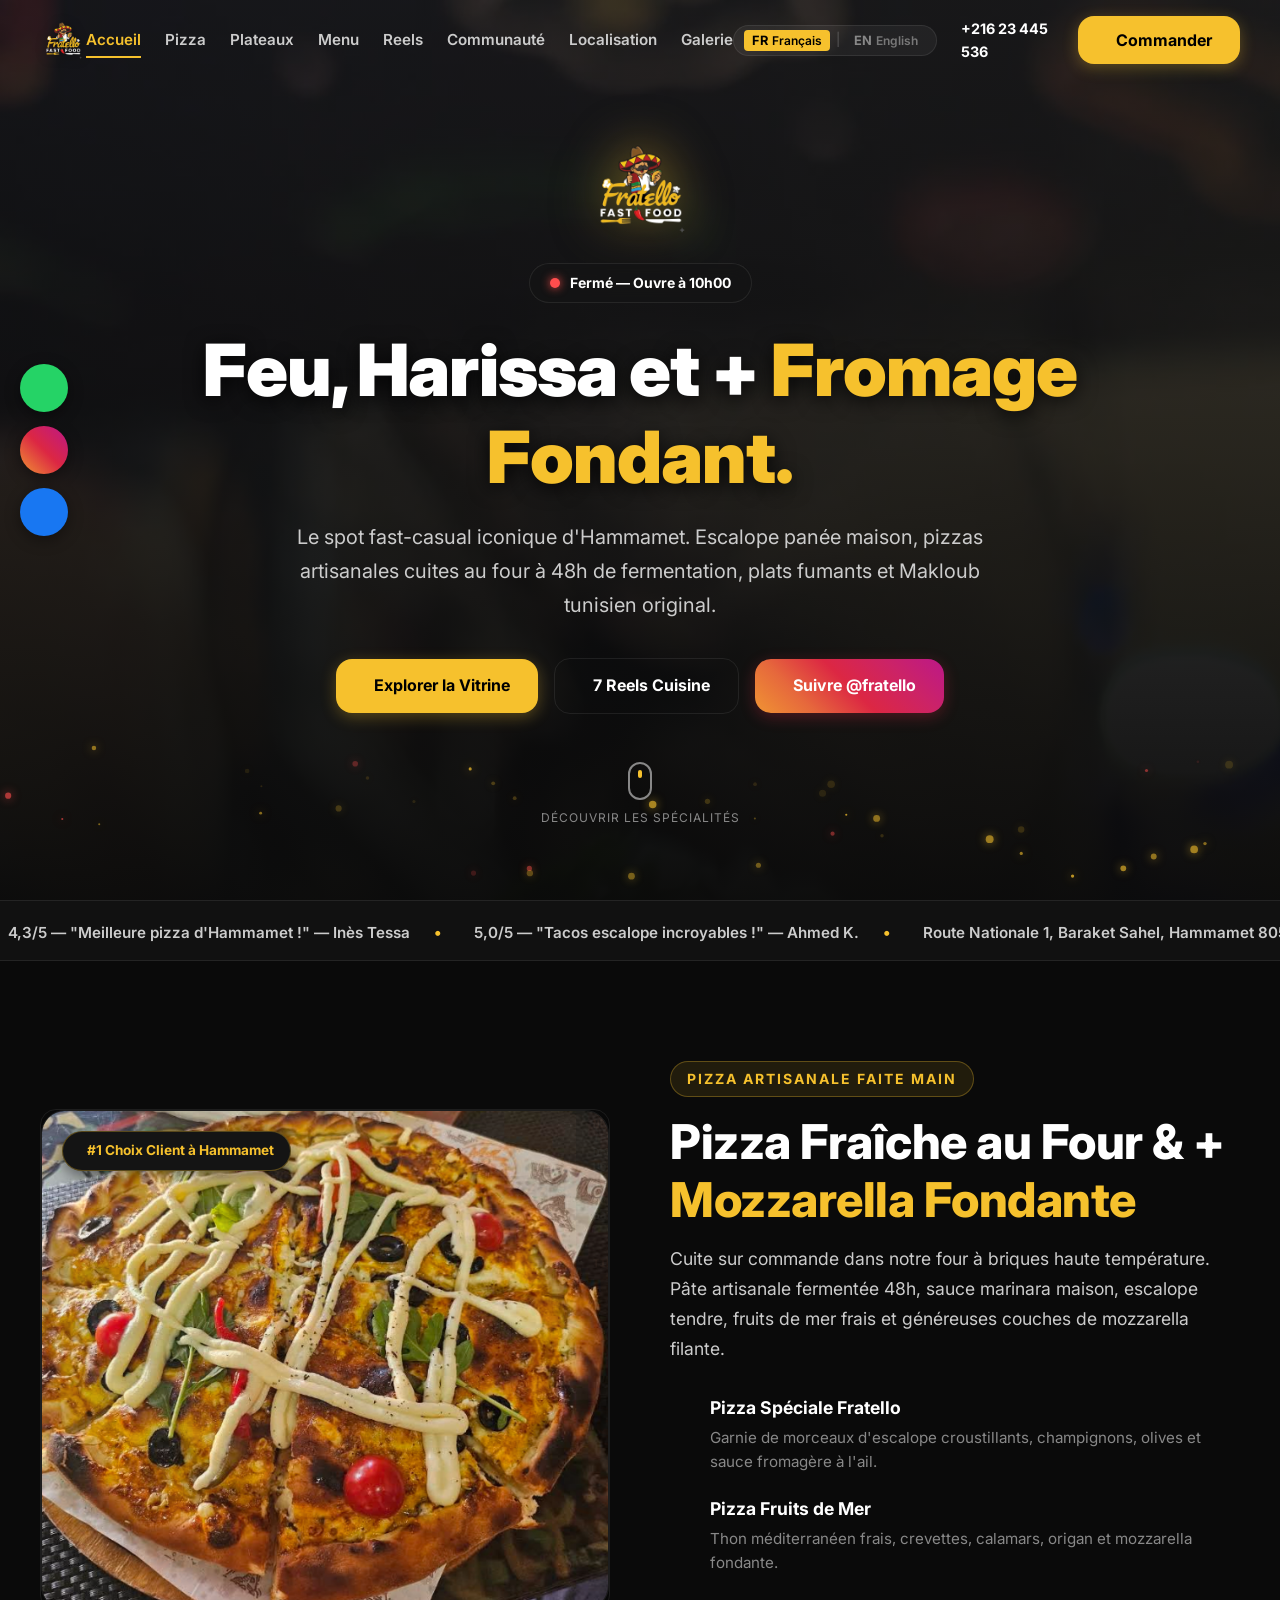
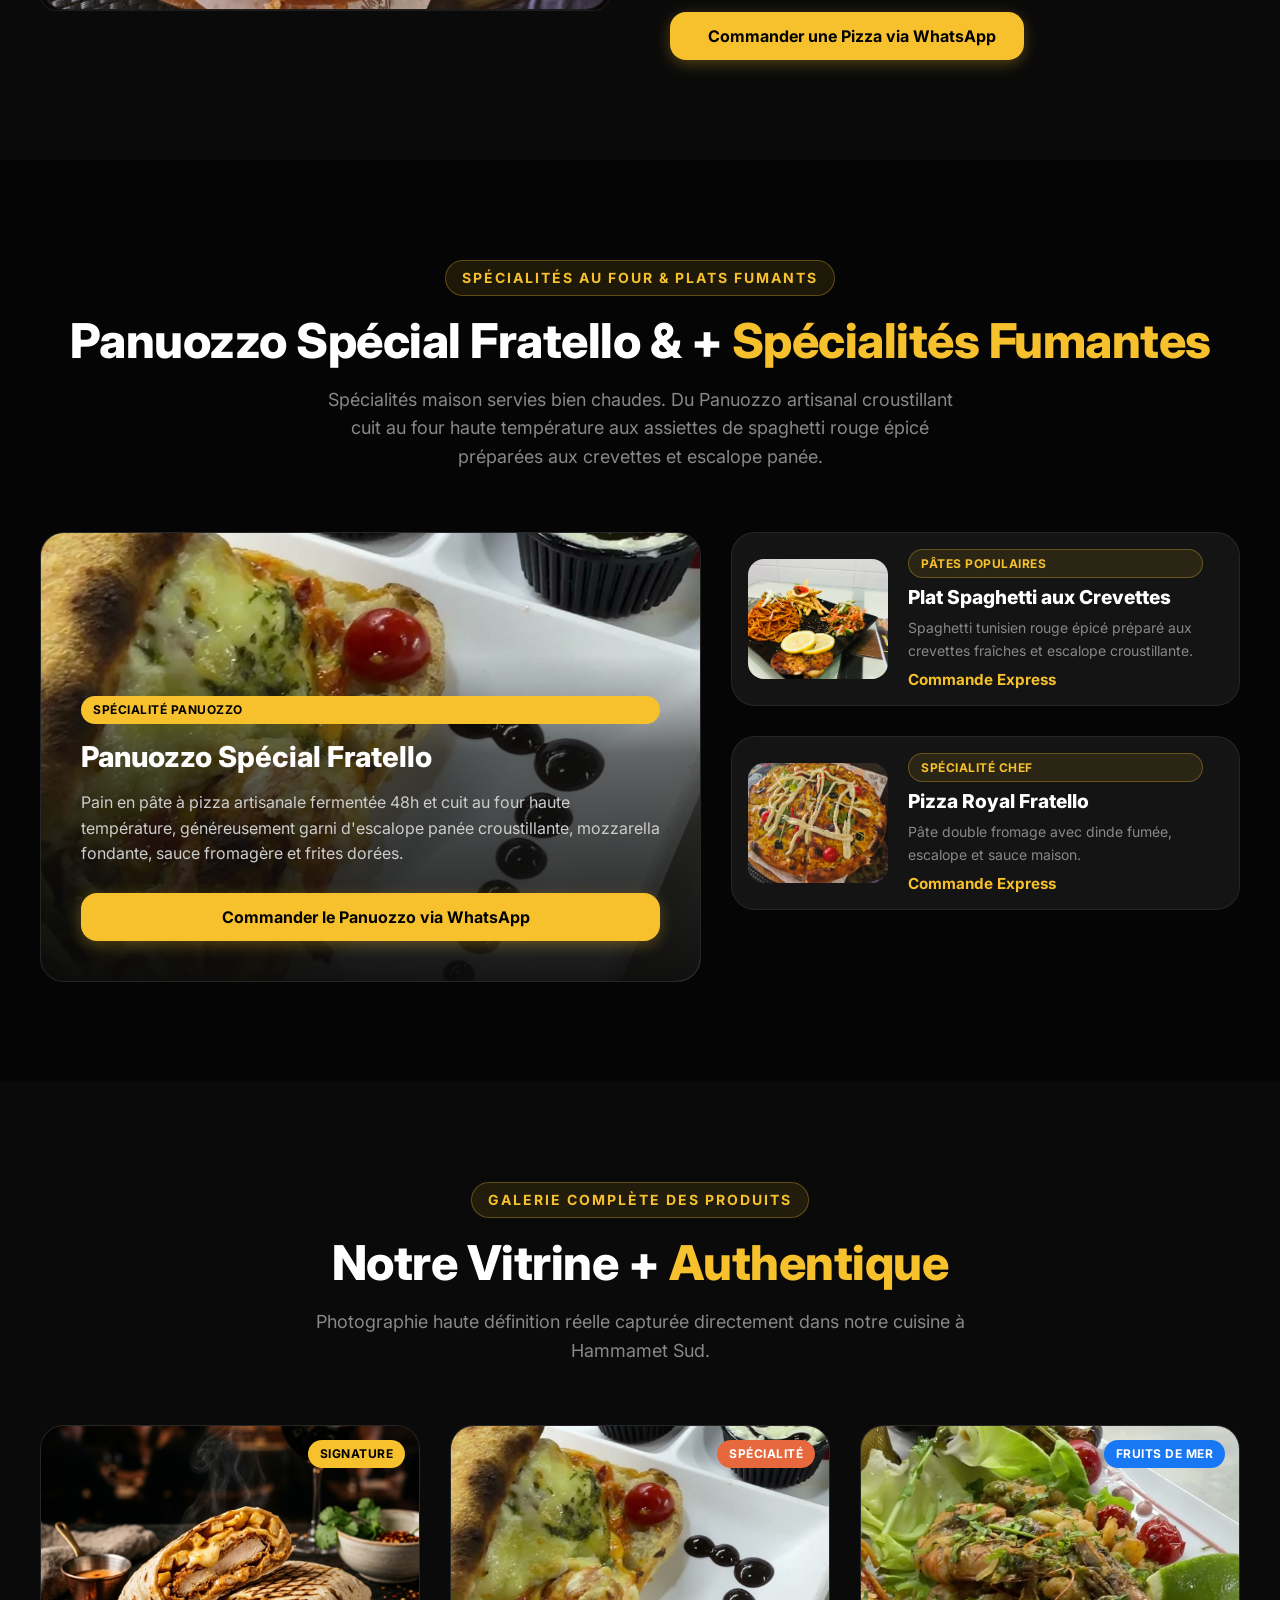
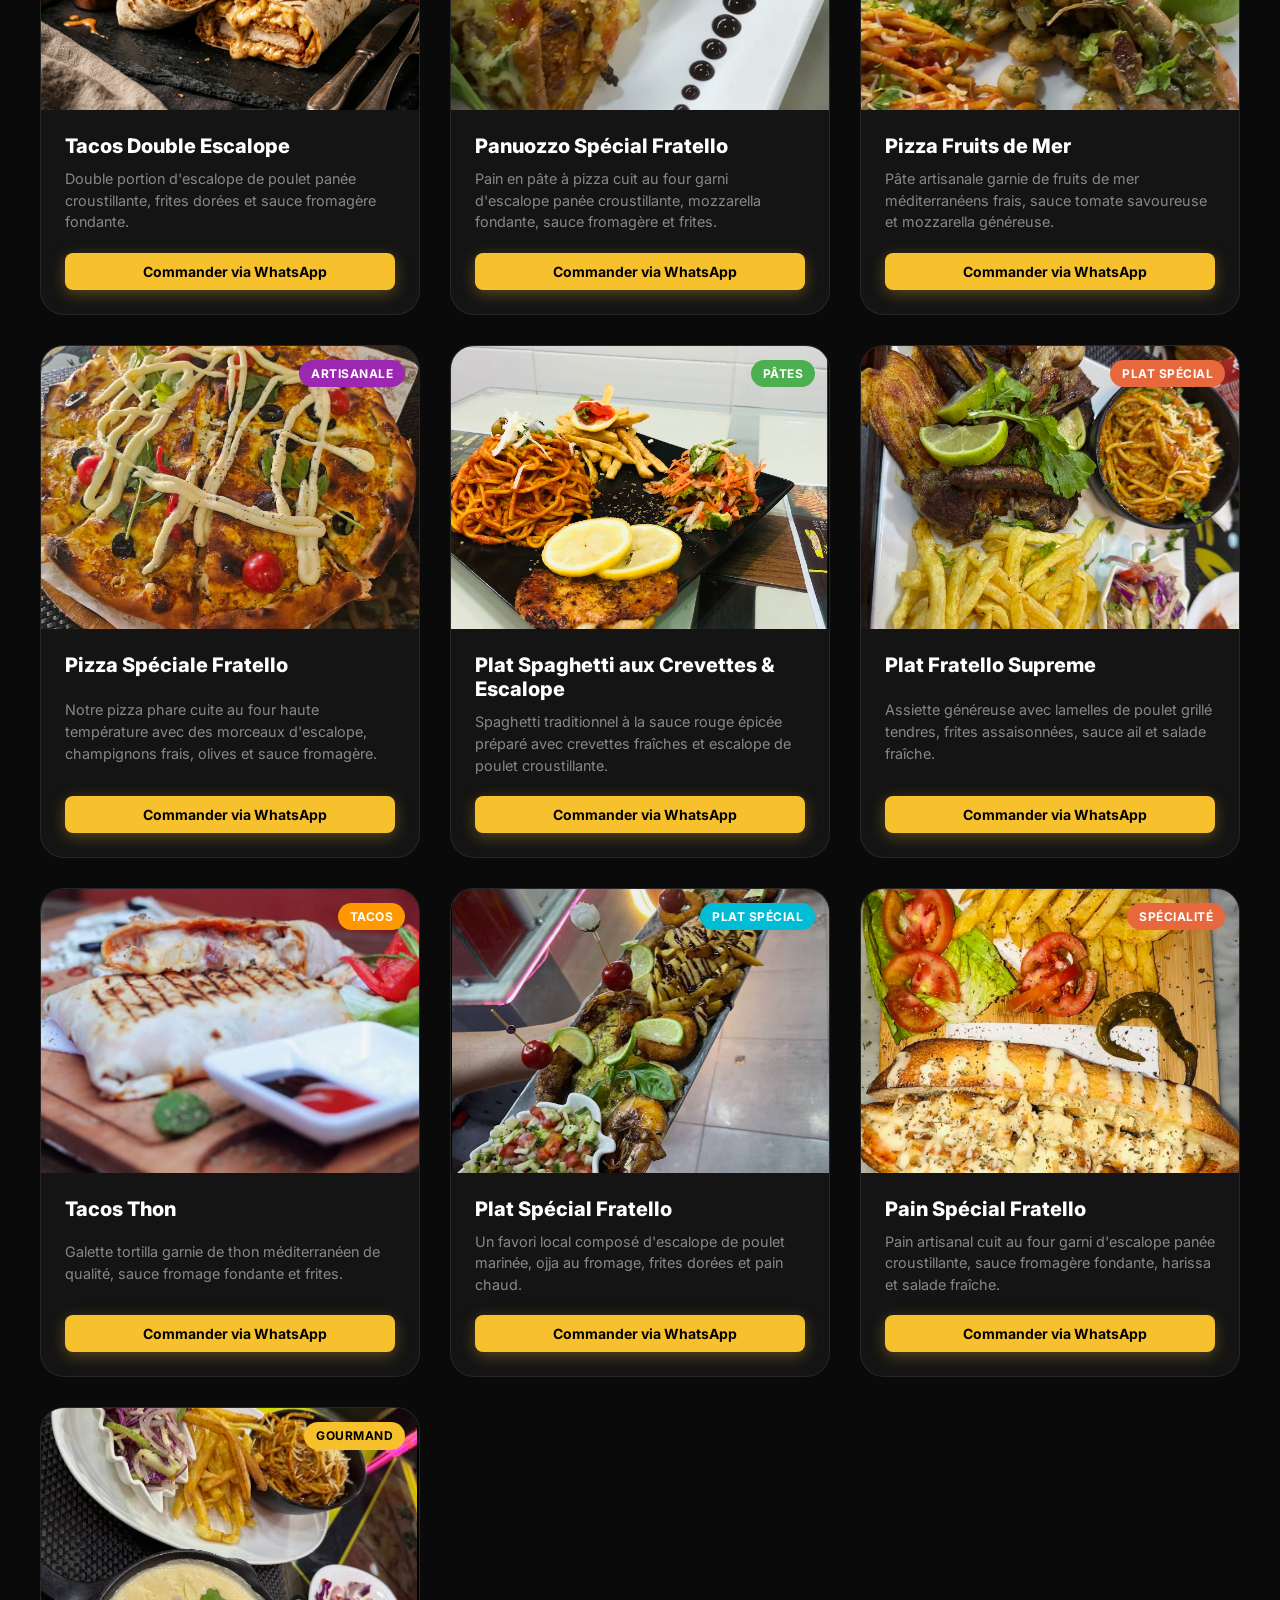
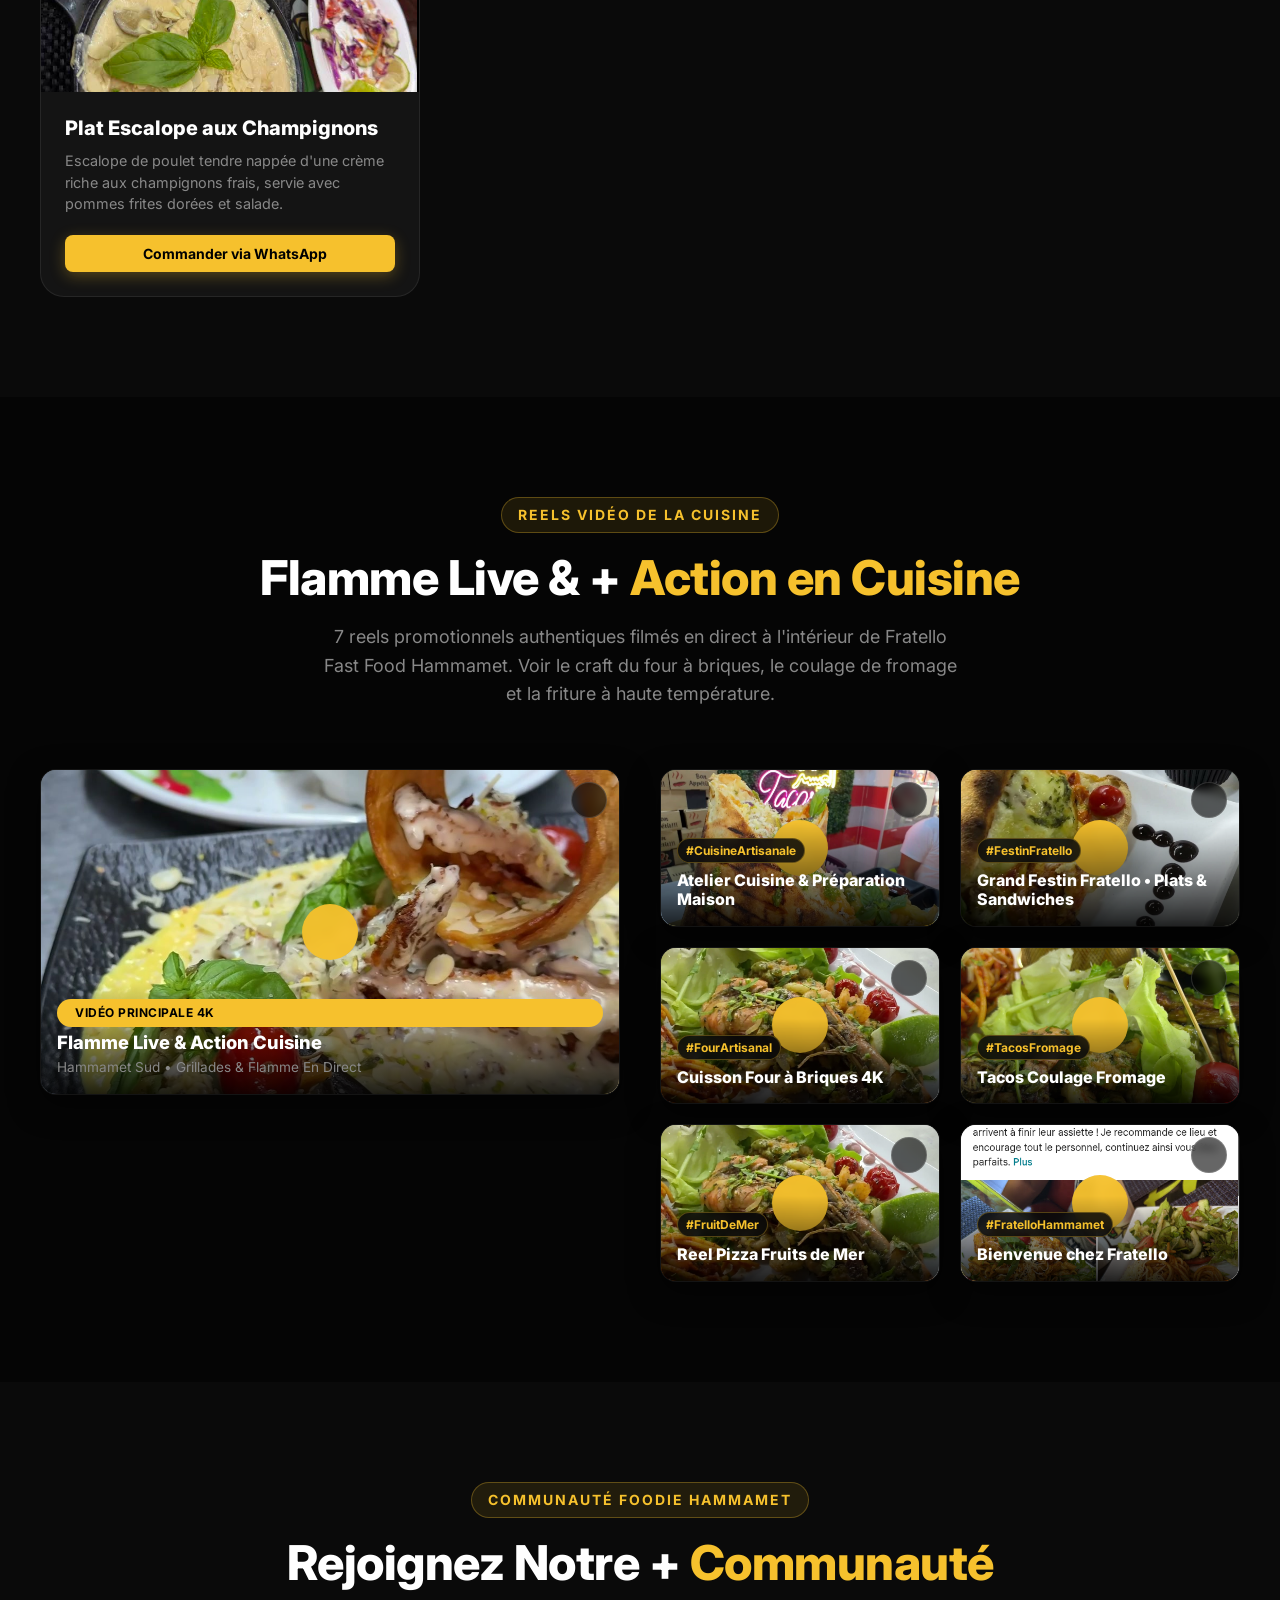
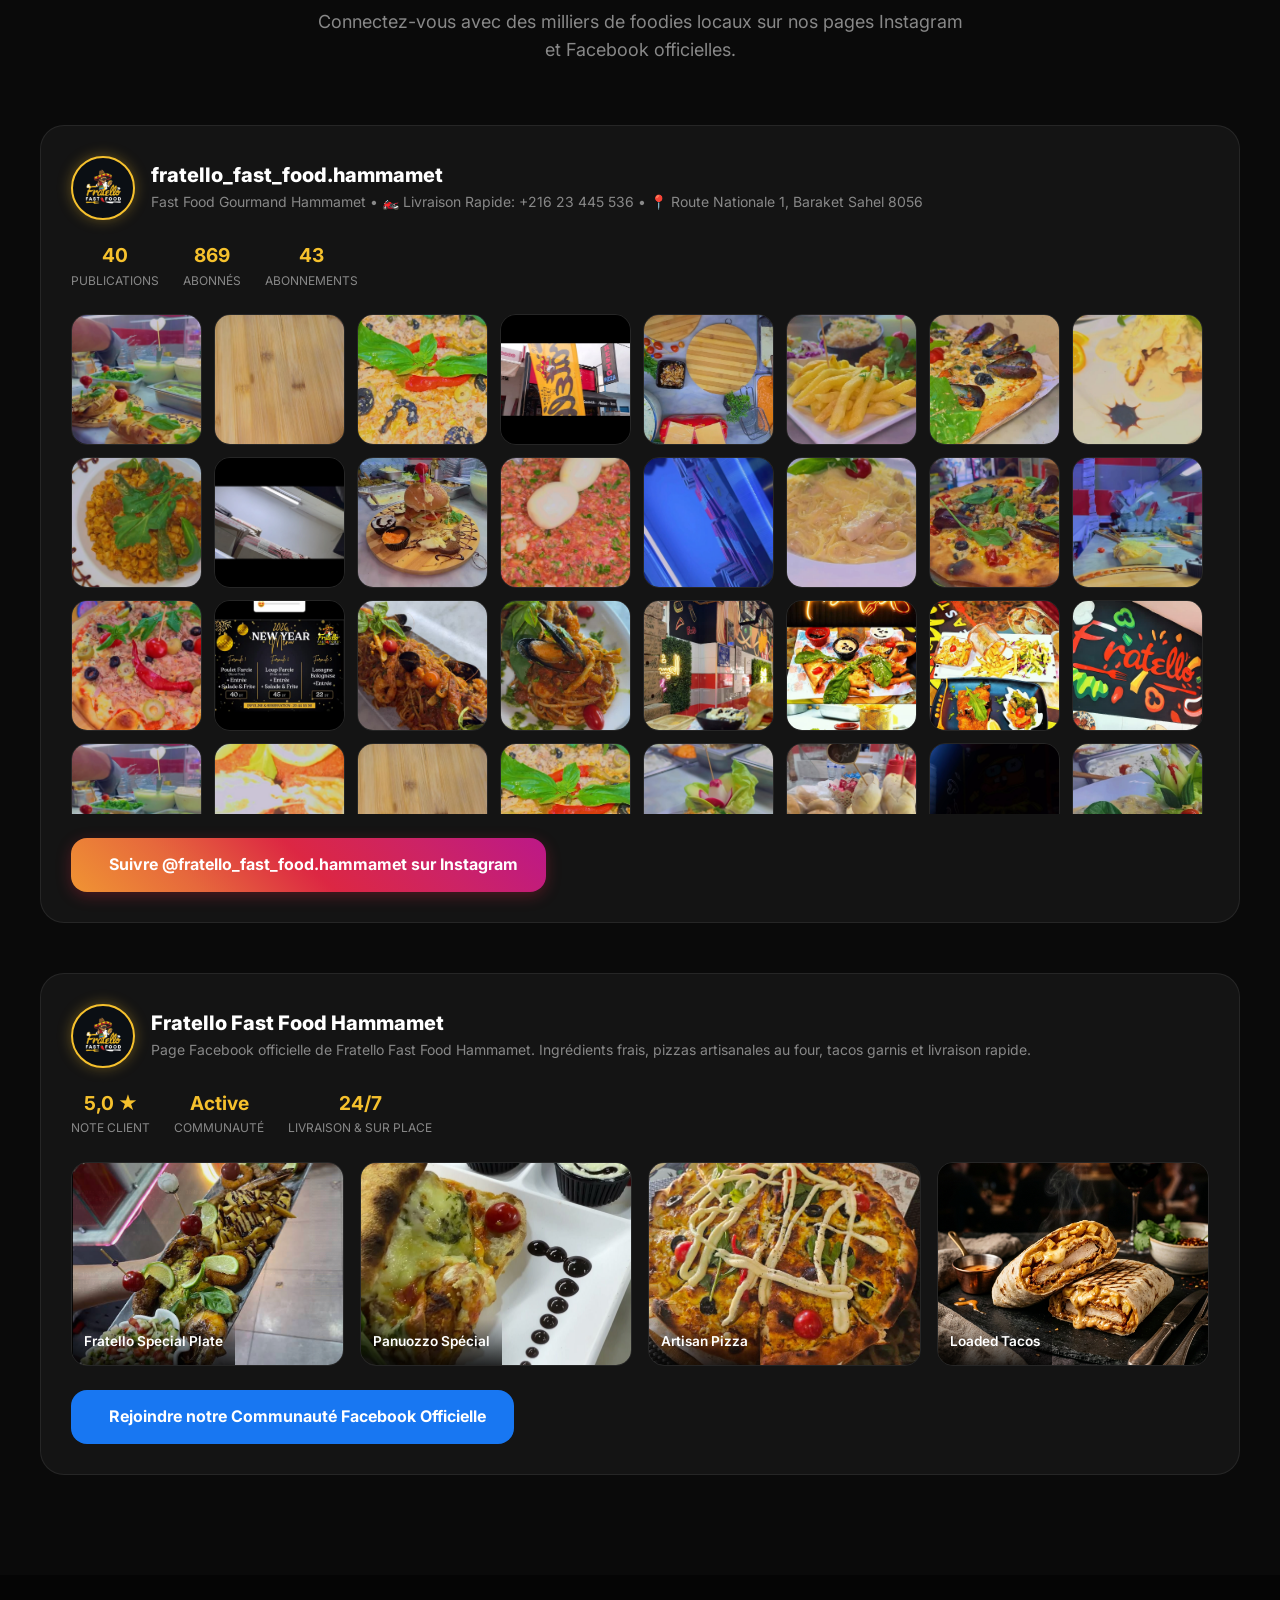
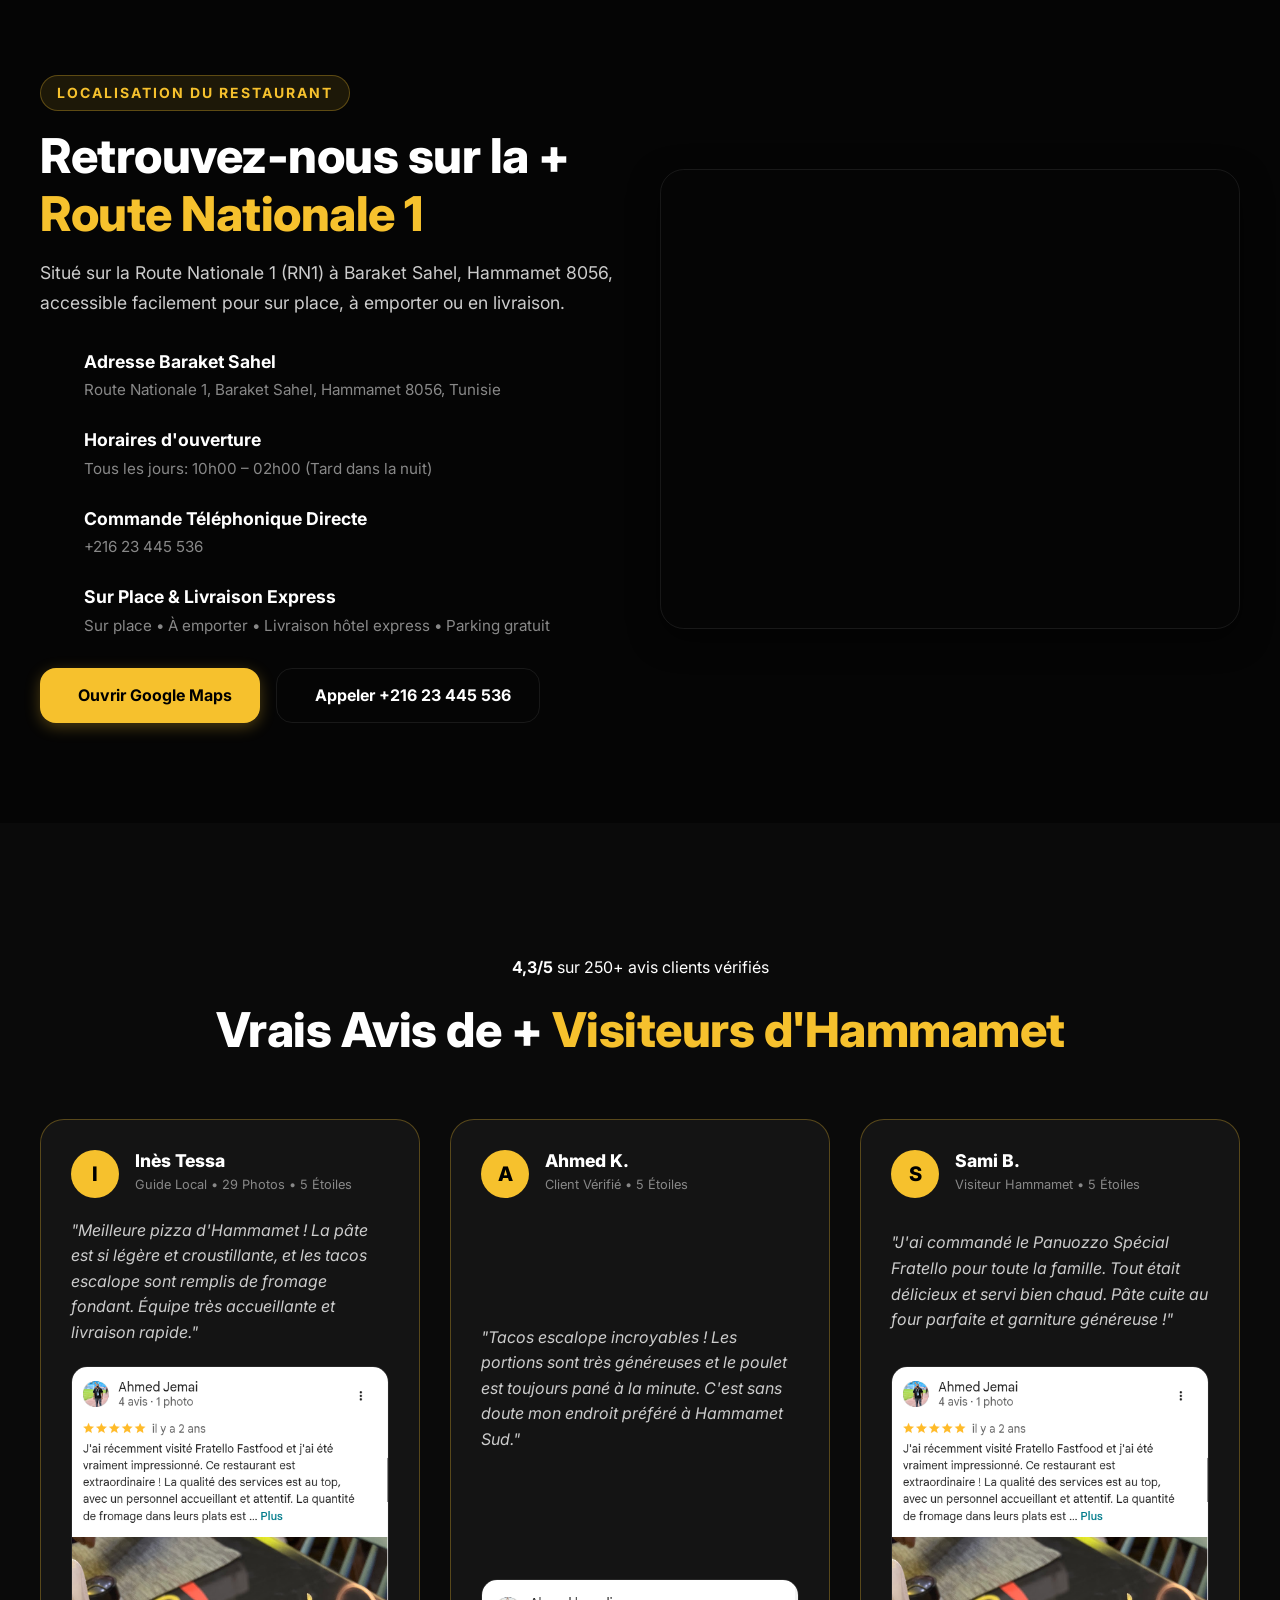
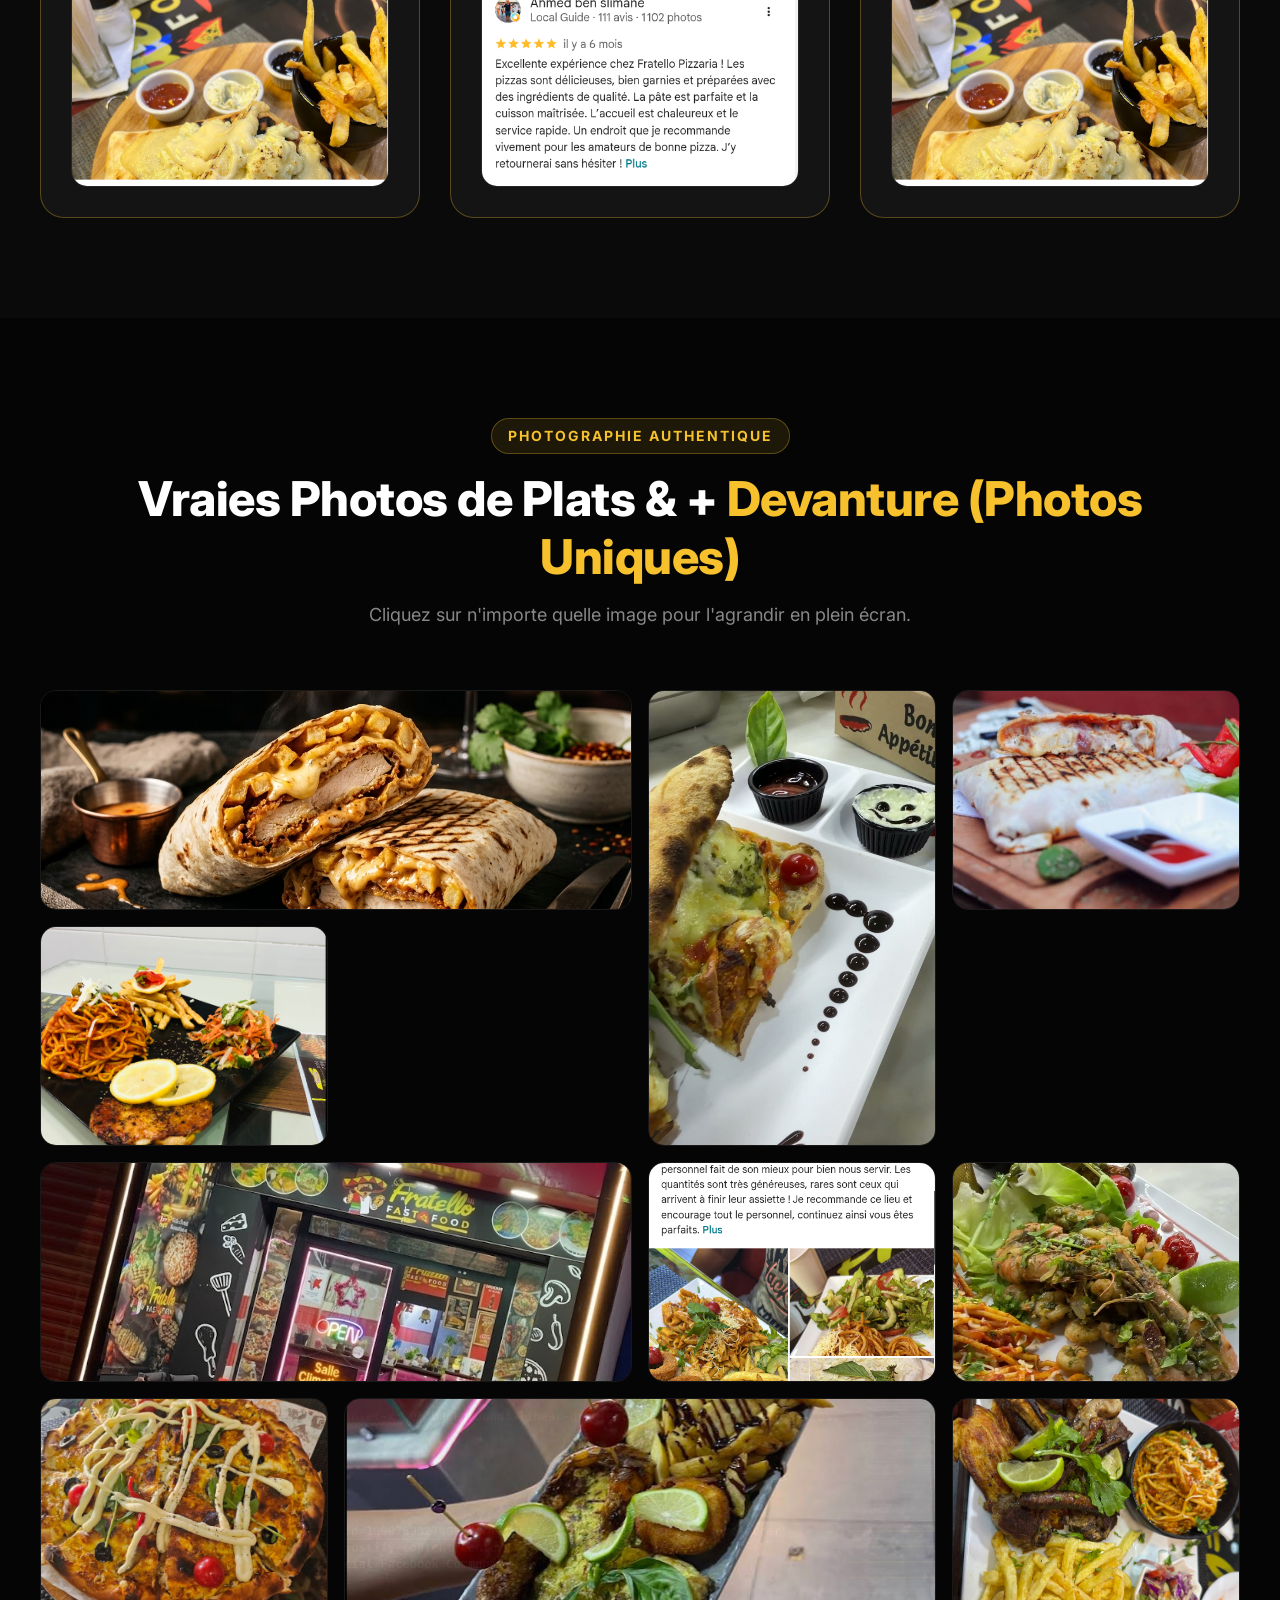
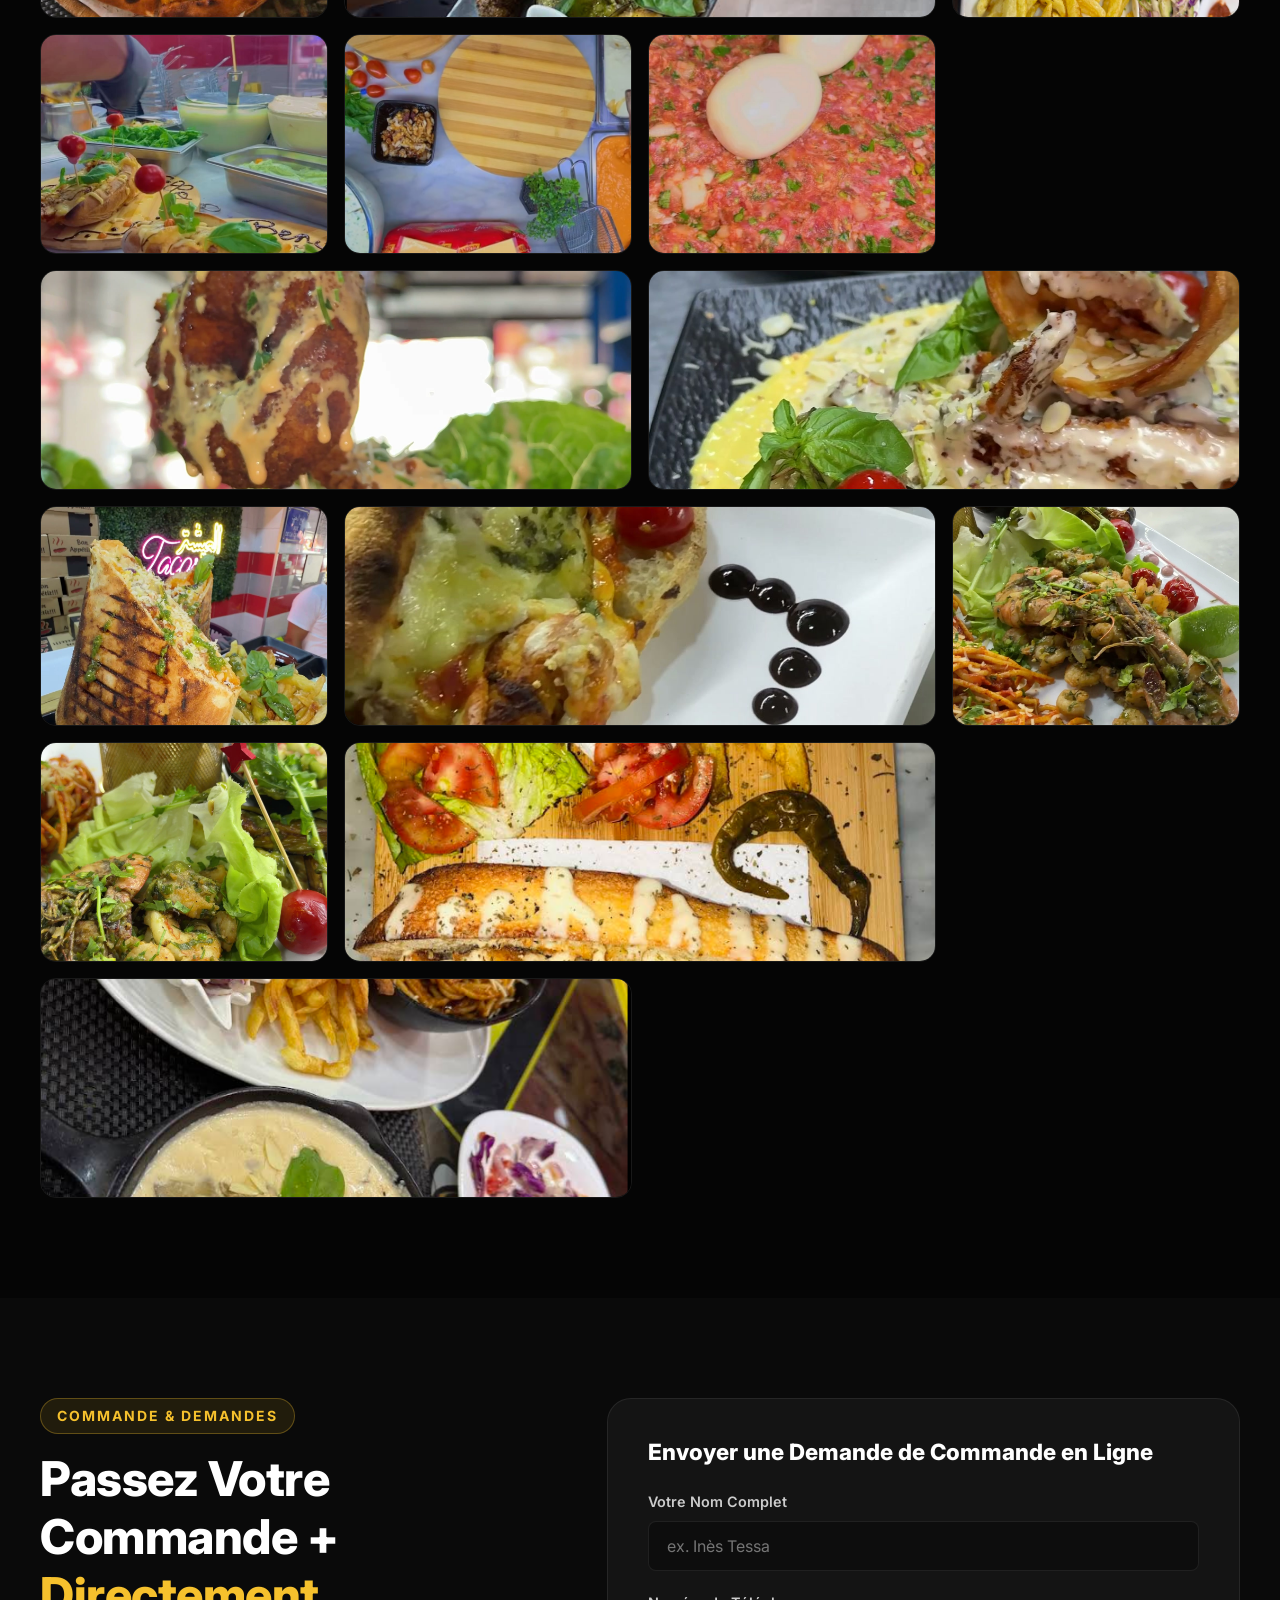
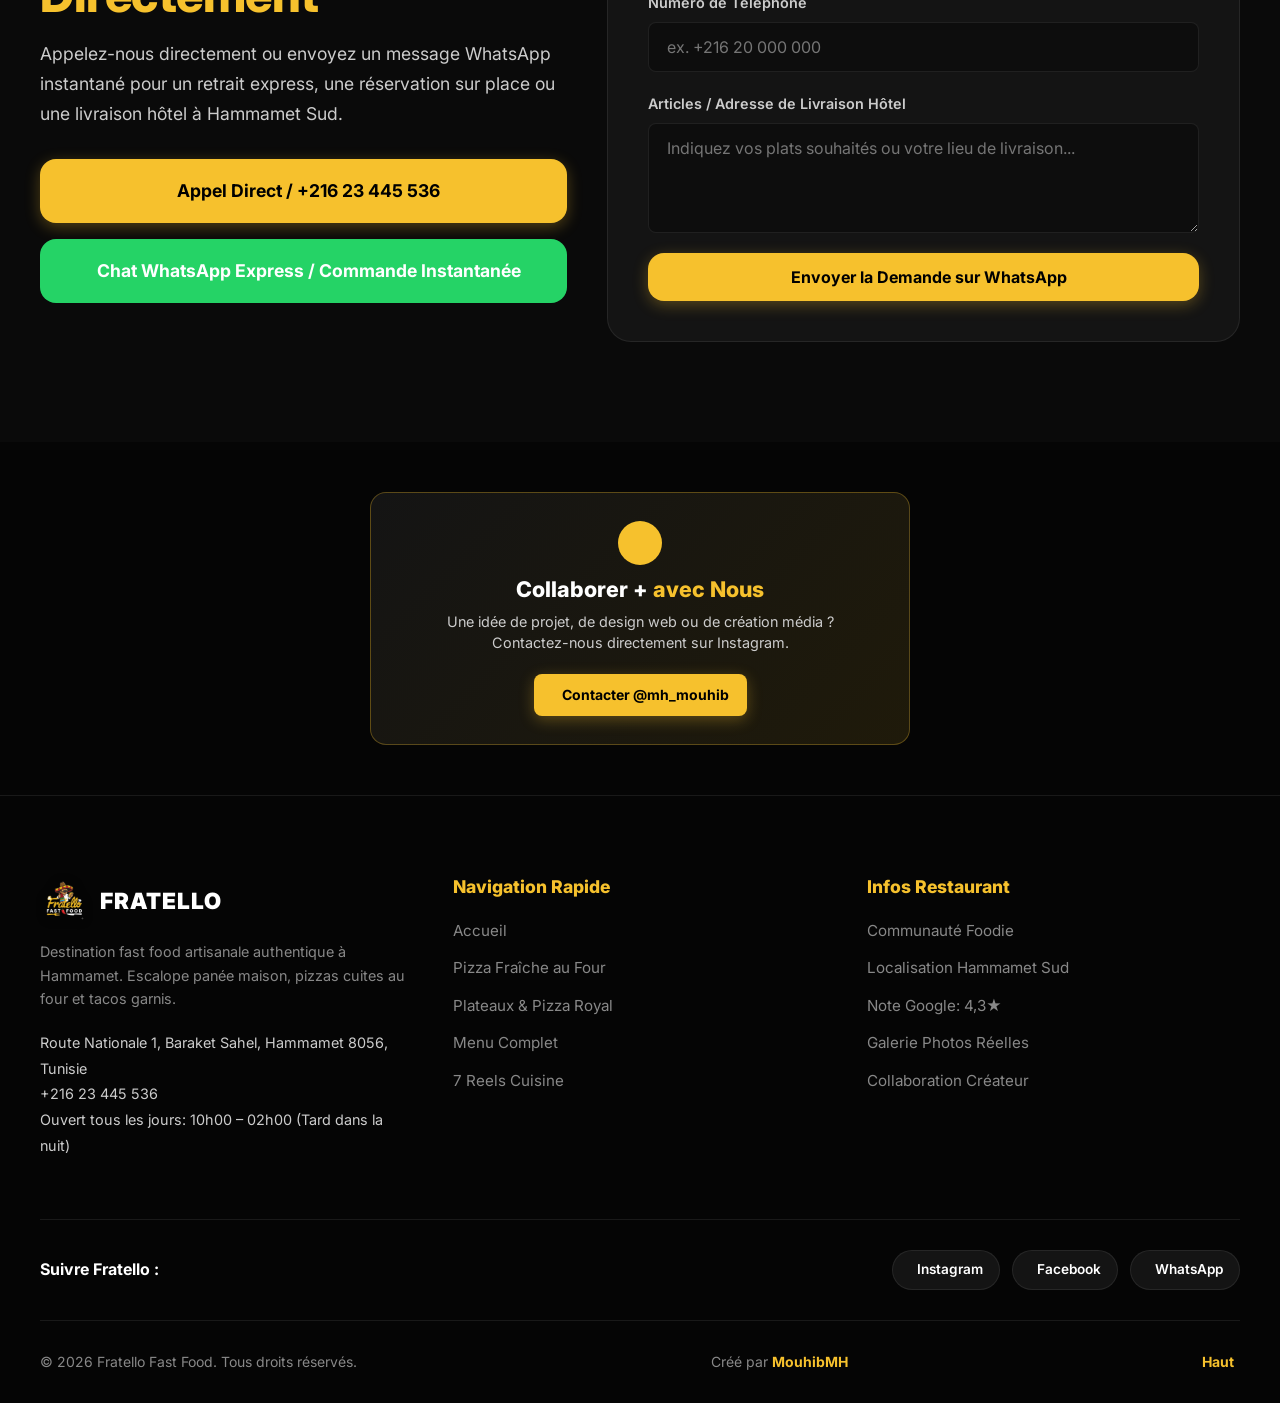
==== index.html @ c72e47b8 "fix: update social profile avatars to official transparent logo asset with gold glow and correct con" ====
<!DOCTYPE html>
<html lang="fr">
<head>
  <meta charset="UTF-8">
  <meta name="viewport" content="width=device-width, initial-scale=1.0">
  <title data-fr="Fratello Fast Food | Vrai Goût & Ingrédients Frais | Hammamet, Tunisie" data-en="Fratello Fast Food | Authentic Real Flavor & Fresh Ingredients | Hammamet, Tunisia">Fratello Fast Food | Vrai Goût & Ingrédients Frais | Hammamet, Tunisie</title>
  <meta name="description" content="Fratello Fast Food Hammamet officiel. Suivez-nous sur Instagram @fratello_fast_food.hammamet et Facebook. Découvrez la vraie photographie culinaire, 7 reels promotionnels, pizzas artisanales cuites au four, tacos escalope garnis, grillades mixtes et Makloub tunisien. Ouvert tous les jours 10h - 02h.">
  <meta name="keywords" content="Fratello Fast Food, Restaurant Hammamet, Pizza Fruits de Mer, Tacos Escalope, Makloub Hammamet, Fast Food Tunisia, Gourmet Burgers Hammamet, Pizza Royal Fratello, Fratello Instagram, Fratello Facebook, fast food tunisie, pizza hammamet, livraison hammamet">
  <meta name="theme-color" content="#F6C12D">

  <!-- Favicon & Apple Touch Icon (Transparent Logo Only) -->
  <link rel="icon" type="image/png" href="assets/logo/logo.png">
  <link rel="apple-touch-icon" href="assets/logo/logo.png">

  <!-- Open Graph / Facebook -->
  <meta property="og:type" content="website">
  <meta property="og:title" content="Fratello Fast Food | Vrai Goût & Ingrédients Frais | Hammamet, Tunisie">
  <meta property="og:description" content="Fratello Fast Food Hammamet officiel. Suivez-nous sur Instagram @fratello_fast_food.hammamet et Facebook. Découvrez la vraie photographie culinaire, 7 reels promotionnels, pizzas artisanales cuites au four, tacos escalope garnis, grillades mixtes et Makloub tunisien. Ouvert tous les jours 10h - 02h.">
  <meta property="og:image" content="assets/logo/logo.png">

  <!-- Twitter -->
  <meta name="twitter:card" content="summary_large_image">
  <meta name="twitter:title" content="Fratello Fast Food | Vrai Goût & Ingrédients Frais | Hammamet, Tunisie">
  <meta name="twitter:description" content="Fratello Fast Food Hammamet officiel. Suivez-nous sur Instagram @fratello_fast_food.hammamet et Facebook. Découvrez la vraie photographie culinaire, 7 reels promotionnels, pizzas artisanales cuites au four, tacos escalope garnis, grillades mixtes et Makloub tunisien. Ouvert tous les jours 10h - 02h.">
  <meta name="twitter:image" content="assets/logo/logo.png">

  <!-- Google Fonts -->
  <link rel="preconnect" href="https://fonts.googleapis.com">
  <link rel="preconnect" href="https://fonts.gstatic.com" crossorigin>
  <link href="https://fonts.googleapis.com/css2?family=Inter:wght@400;500;600;700;800;900&display=swap" rel="stylesheet">

  <!-- Stylesheet -->
  <link rel="stylesheet" href="style.css">

  <!-- Lucide Icons CDN -->
  <script src="https://unpkg.com/lucide@latest"></script>

  <!-- JSON-LD Structured Data -->
  <script type="application/ld+json">
  {
    "@context": "https://schema.org",
    "@type": "FastFoodRestaurant",
    "name": "Fratello Fast Food",
    "image": "assets/images/tacos_double.png",
    "logo": "assets/logo/logo.png",
    "url": "https://fratellofastfood.tn",
    "telephone": "+21623445536",
    "priceRange": "$$",
    "sameAs": [
      "https://www.instagram.com/fratello_fast_food.hammamet/",
      "https://www.facebook.com/profile.php?id=100078952740924",
      "https://wa.me/21623445536"
    ],
    "address": {
      "@type": "PostalAddress",
      "streetAddress": "Route Nationale 1, Baraket Sahel",
      "addressLocality": "Baraket Sahel",
      "addressRegion": "Hammamet",
      "postalCode": "8056",
      "addressCountry": "TN"
    },
    "geo": {
      "@type": "GeoCoordinates",
      "latitude": 36.4079835,
      "longitude": 10.5610401
    },
    "openingHoursSpecification": {
      "@type": "OpeningHoursSpecification",
      "dayOfWeek": [
        "Monday", "Tuesday", "Wednesday", "Thursday", "Friday", "Saturday", "Sunday"
      ],
      "opens": "10:00",
      "closes": "02:00"
    },
    "aggregateRating": {
      "@type": "AggregateRating",
      "ratingValue": "4.3",
      "reviewCount": "254"
    },
    "servesCuisine": ["Fast Food", "Tunisian", "Pizza", "Tacos", "Platters"],
    "hasMenu": "#menu"
  }
  </script>
</head>
<body class="no-scroll">

  <!-- Accessibility Skip Link -->
  <a href="#hero" class="skip-link" data-fr="Aller au contenu principal" data-en="Skip to main content">Aller au contenu principal</a>

  <!-- 0. Loading Screen (Preloader) -->
  <div id="preloader" class="preloader" aria-hidden="false">
    <div class="preloader-content">
      <div class="preloader-logo-wrapper">
        <img src="assets/logo/logo.png" alt="Fratello Fast Food Transparent Logo" class="preloader-logo">
      </div>
      <div class="preloader-bar">
        <div class="preloader-progress"></div>
      </div>
      <span class="preloader-text" data-fr="Chargement des Saveurs & du Feu..." data-en="Loading Flavor & Fire...">Chargement des Saveurs & du Feu...</span>
    </div>
  </div>

  <!-- 1. Scroll Progress Bar -->
  <div id="scroll-progress" class="scroll-progress" aria-hidden="true"></div>

  <!-- 2. Toast Notification Container -->
  <div id="toast-container" class="toast-container" aria-live="polite" aria-atomic="true"></div>

  <!-- 3. Floating Social Dock (Desktop) -->
  <aside class="floating-social-dock" aria-label="Liens Réseaux Sociaux">
    <a href="https://wa.me/21623445536" target="_blank" rel="noopener noreferrer" class="dock-btn dock-whatsapp" aria-label="Contactez-nous sur WhatsApp" data-fr-label="Contactez-nous sur WhatsApp" data-en-label="Contact us on WhatsApp">
      <i data-lucide="message-circle"></i>
    </a>
    <a href="https://www.instagram.com/fratello_fast_food.hammamet/" target="_blank" rel="noopener noreferrer" class="dock-btn dock-instagram" aria-label="Suivez-nous sur Instagram" data-fr-label="Suivez-nous sur Instagram" data-en-label="Follow us on Instagram">
      <i data-lucide="instagram"></i>
    </a>
    <a href="https://www.facebook.com/profile.php?id=100078952740924" target="_blank" rel="noopener noreferrer" class="dock-btn dock-facebook" aria-label="Rejoignez notre communauté Facebook" data-fr-label="Rejoignez notre communauté Facebook" data-en-label="Join our Facebook Community">
      <i data-lucide="facebook"></i>
    </a>
  </aside>

  <!-- 4. Navbar -->
  <header id="main-navbar" class="navbar">
    <div class="nav-container">
      <!-- Mobile Layout: Grid (Call Left, Logo Center, Hamburger Right) -->
      <div class="mobile-nav-grid">
        <a href="tel:+21623445536" class="mobile-call-btn" aria-label="Appeler Fratello Fast Food" data-fr-label="Appeler Fratello Fast Food" data-en-label="Call Fratello Fast Food">
          <i data-lucide="phone"></i>
        </a>
        <a href="#hero" class="mobile-logo-link" aria-label="Fratello Fast Food Accueil">
          <img src="assets/logo/logo.png" alt="Fratello Logo" class="nav-logo-img">
        </a>
        <button id="hamburger-btn" class="hamburger-btn" aria-label="Ouvrir le menu de navigation" aria-expanded="false" aria-controls="mobile-drawer">
          <i data-lucide="menu"></i>
        </button>
      </div>

      <!-- Desktop Layout: Transparent Logo Left, Links Center, Language + CTA Right -->
      <div class="desktop-nav-flex">
        <a href="#hero" class="brand-logo-link" aria-label="Fratello Fast Food Accueil">
          <img src="assets/logo/logo.png" alt="Fratello Logo" class="nav-logo-img">
        </a>

        <nav class="desktop-nav-links" aria-label="Navigation Principale">
          <a href="#hero" class="nav-link active" data-fr="Accueil" data-en="Home">Accueil</a>
          <a href="#pizza-spotlight" class="nav-link" data-fr="Pizza" data-en="Pizza">Pizza</a>
          <a href="#platters-spotlight" class="nav-link" data-fr="Plateaux" data-en="Platters">Plateaux</a>
          <a href="#menu" class="nav-link" data-fr="Menu" data-en="Menu">Menu</a>
          <a href="#videos" class="nav-link" data-fr="Reels" data-en="Reels">Reels</a>
          <a href="#social" class="nav-link" data-fr="Communauté" data-en="Community">Communauté</a>
          <a href="#location" class="nav-link" data-fr="Localisation" data-en="Location">Localisation</a>
          <a href="#gallery" class="nav-link" data-fr="Galerie" data-en="Gallery">Galerie</a>
        </nav>

        <div class="nav-cta-group">
          <!-- Language Switcher Toggle -->
          <div class="lang-switcher" aria-label="Sélecteur de langue / Language Selector">
            <button class="lang-btn active" data-lang="fr" aria-label="Français">FR <span class="lang-name">Français</span></button>
            <span class="lang-divider">|</span>
            <button class="lang-btn" data-lang="en" aria-label="English">EN <span class="lang-name">English</span></button>
          </div>

          <a href="tel:+21623445536" class="nav-phone-btn" aria-label="Appeler le +216 23 445 536">
            <i data-lucide="phone-call"></i>
            <span>+216 23 445 536</span>
          </a>
          <button class="btn btn-yellow open-order-modal" data-title="Commande Express">
            <i data-lucide="shopping-bag"></i>
            <span data-fr="Commander" data-en="Order Now">Commander</span>
          </button>
        </div>
      </div>
    </div>
  </header>

  <!-- Mobile Drawer -->
  <div id="mobile-drawer" class="mobile-drawer" aria-hidden="true">
    <div class="drawer-overlay" id="drawer-overlay"></div>
    <div class="drawer-panel">
      <div class="drawer-header">
        <img src="assets/logo/logo.png" alt="Fratello Logo" class="drawer-logo">
        <div class="drawer-header-actions">
          <div class="lang-switcher" aria-label="Sélecteur de langue / Language Selector">
            <button class="lang-btn active" data-lang="fr" aria-label="Français">FR <span class="lang-name">Français</span></button>
            <span class="lang-divider">|</span>
            <button class="lang-btn" data-lang="en" aria-label="English">EN <span class="lang-name">English</span></button>
          </div>
          <button id="drawer-close" class="drawer-close-btn" aria-label="Fermer le menu">
            <i data-lucide="x"></i>
          </button>
        </div>
      </div>
      <nav class="drawer-links" aria-label="Menu de navigation mobile">
        <a href="#hero" class="drawer-link" data-fr="Accueil" data-en="Home">Accueil</a>
        <a href="#pizza-spotlight" class="drawer-link" data-fr="Pizza" data-en="Pizza">Pizza</a>
        <a href="#platters-spotlight" class="drawer-link" data-fr="Plateaux" data-en="Platters">Plateaux</a>
        <a href="#menu" class="drawer-link" data-fr="Menu" data-en="Menu">Menu</a>
        <a href="#videos" class="drawer-link" data-fr="Reels" data-en="Reels">Reels</a>
        <a href="#social" class="drawer-link" data-fr="Communauté" data-en="Community">Communauté</a>
        <a href="#location" class="drawer-link" data-fr="Localisation" data-en="Location">Localisation</a>
        <a href="#gallery" class="drawer-link" data-fr="Galerie" data-en="Gallery">Galerie</a>
      </nav>
      <div class="drawer-footer">
        <a href="https://wa.me/21623445536" target="_blank" rel="noopener noreferrer" class="btn btn-yellow w-full">
          <i data-lucide="message-circle"></i>
          <span data-fr="Commande Express WhatsApp" data-en="Express WhatsApp Order">Commande Express WhatsApp</span>
        </a>
        <div class="drawer-socials">
          <a href="https://www.instagram.com/fratello_fast_food.hammamet/" target="_blank" rel="noopener noreferrer" class="social-icon insta">
            <i data-lucide="instagram"></i>
          </a>
          <a href="https://www.facebook.com/profile.php?id=100078952740924" target="_blank" rel="noopener noreferrer" class="social-icon fb">
            <i data-lucide="facebook"></i>
          </a>
        </div>
      </div>
    </div>
  </div>

  <main id="main-content">
    <!-- 5. Hero Section (#hero) -->
    <section id="hero" class="hero-section">
      <div class="hero-video-bg" style="position:absolute;inset:0;z-index:0;overflow:hidden;background:#000;">
        <video class="hero-video" id="heroVideo" autoplay muted loop playsinline webkit-playsinline="true" preload="auto" poster="assets/images/hero_action_poster.jpg" style="position:absolute;top:0;left:0;width:100%;height:100%;object-fit:cover;display:block;opacity:0;transition:opacity .8s ease;" onloadeddata="this.style.opacity='1'">
          <source src="assets/videos/hero_action_4k.mp4" type="video/mp4">
        </video>
        <div class="hero-gradient-overlay"></div>
        <canvas id="emberCanvas" class="ember-canvas"></canvas>
      </div>

      <div class="hero-content">
        <div class="hero-mascot-box">
          <img src="assets/logo/logo.png" alt="Fratello Transparent Mascot Logo" class="hero-mascot-logo">
        </div>

        <div id="live-status-pill" class="live-status-pill">
          <span class="status-dot"></span>
          <span id="status-text" class="status-text">Checking Status...</span>
        </div>

        <h1 class="hero-title" data-is-html="true" data-fr='Feu, Harissa et + <span class="text-yellow">Fromage Fondant.</span>' data-en='Fire, Harissa, &amp; + <span class="text-yellow">Melted Cheese.</span>'>
          Feu, Harissa et + <span class="text-yellow">Fromage Fondant.</span>
        </h1>

        <p class="hero-subtitle" data-fr="Le spot fast-casual iconique d'Hammamet. Escalope panée maison, pizzas artisanales cuites au four à 48h de fermentation, plats fumants et Makloub tunisien original." data-en="Hammamet's iconic fast-casual spot. Hand-breaded chicken escalope, 48-hour fermented artisanal oven-baked pizzas, sizzling platters, and original Tunisian Makloub.">
          Le spot fast-casual iconique d'Hammamet. Escalope panée maison, pizzas artisanales cuites au four à 48h de fermentation, plats fumants et Makloub tunisien original.
        </p>

        <div class="hero-cta-group">
          <a href="#menu" class="btn btn-yellow btn-hero">
            <i data-lucide="utensils-crossed"></i>
            <span data-fr="Explorer la Vitrine" data-en="Explore Food Showcase">Explorer la Vitrine</span>
          </a>
          <a href="#videos" class="btn btn-outline btn-hero">
            <i data-lucide="film"></i>
            <span data-fr="7 Reels Cuisine" data-en="7 Kitchen Reels">7 Reels Cuisine</span>
          </a>
          <a href="https://www.instagram.com/fratello_fast_food.hammamet/" target="_blank" rel="noopener noreferrer" class="btn btn-insta btn-hero">
            <i data-lucide="instagram"></i>
            <span data-fr="Suivre @fratello" data-en="Follow @fratello">Suivre @fratello</span>
          </a>
        </div>

        <a href="#pizza-spotlight" class="scroll-indicator" aria-label="Découvrir les Spécialités">
          <div class="mouse-icon">
            <div class="mouse-wheel"></div>
          </div>
          <span data-fr="Découvrir les Spécialités" data-en="Discover Specialties">Découvrir les Spécialités</span>
        </a>
      </div>
    </section>

    <!-- 6. Review Ticker Marquee -->
    <div class="review-ticker-wrapper" aria-label="Défilé d'avis clients">
      <div class="review-ticker-track">
        <div class="ticker-content" data-is-html="true" data-fr='<span class="ticker-item"><i data-lucide="star" class="text-yellow"></i> 4,3/5 — "Meilleure pizza d&#39;Hammamet !" — Inès Tessa</span><span class="ticker-divider">•</span><span class="ticker-item"><i data-lucide="star" class="text-yellow"></i> 5,0/5 — "Tacos escalope incroyables !" — Ahmed K.</span><span class="ticker-divider">•</span><span class="ticker-item"><i data-lucide="map-pin" class="text-yellow"></i> Route Nationale 1, Baraket Sahel, Hammamet 8056</span><span class="ticker-divider">•</span><span class="ticker-item"><i data-lucide="flame" class="text-yellow"></i> Pizza Artisanale • Tacos Généreux • Grillades Mixtes</span><span class="ticker-divider">•</span><span class="ticker-item"><i data-lucide="truck" class="text-yellow"></i> Livraison Rapide Hôtel &amp; Domicile</span><span class="ticker-divider">•</span>' data-en='<span class="ticker-item"><i data-lucide="star" class="text-yellow"></i> 4.3/5 — "Best pizza in Hammamet!" — Inès Tessa</span><span class="ticker-divider">•</span><span class="ticker-item"><i data-lucide="star" class="text-yellow"></i> 5.0/5 — "Amazing escalope tacos!" — Ahmed K.</span><span class="ticker-divider">•</span><span class="ticker-item"><i data-lucide="map-pin" class="text-yellow"></i> Route Nationale 1, Baraket Sahel, Hammamet 8056</span><span class="ticker-divider">•</span><span class="ticker-item"><i data-lucide="flame" class="text-yellow"></i> Artisan Pizza • Loaded Tacos • Mixed Grill</span><span class="ticker-divider">•</span><span class="ticker-item"><i data-lucide="truck" class="text-yellow"></i> Express Hotel &amp; Home Delivery Daily</span><span class="ticker-divider">•</span>'>
          <span class="ticker-item"><i data-lucide="star" class="text-yellow"></i> 4,3/5 — "Meilleure pizza d'Hammamet !" — Inès Tessa</span>
          <span class="ticker-divider">•</span>
          <span class="ticker-item"><i data-lucide="star" class="text-yellow"></i> 5,0/5 — "Tacos escalope incroyables !" — Ahmed K.</span>
          <span class="ticker-divider">•</span>
          <span class="ticker-item"><i data-lucide="map-pin" class="text-yellow"></i> Route Nationale 1, Baraket Sahel, Hammamet 8056</span>
          <span class="ticker-divider">•</span>
          <span class="ticker-item"><i data-lucide="flame" class="text-yellow"></i> Pizza Artisanale • Tacos Généreux • Grillades Mixtes</span>
          <span class="ticker-divider">•</span>
          <span class="ticker-item"><i data-lucide="truck" class="text-yellow"></i> Livraison Rapide Hôtel & Domicile</span>
          <span class="ticker-divider">•</span>
        </div>
        <!-- Duplicate for continuous marquee -->
        <div class="ticker-content" aria-hidden="true" data-is-html="true" data-fr='<span class="ticker-item"><i data-lucide="star" class="text-yellow"></i> 4,3/5 — "Meilleure pizza d&#39;Hammamet !" — Inès Tessa</span><span class="ticker-divider">•</span><span class="ticker-item"><i data-lucide="star" class="text-yellow"></i> 5,0/5 — "Tacos escalope incroyables !" — Ahmed K.</span><span class="ticker-divider">•</span><span class="ticker-item"><i data-lucide="map-pin" class="text-yellow"></i> Route Nationale 1, Baraket Sahel, Hammamet 8056</span><span class="ticker-divider">•</span><span class="ticker-item"><i data-lucide="flame" class="text-yellow"></i> Pizza Artisanale • Tacos Généreux • Grillades Mixtes</span><span class="ticker-divider">•</span><span class="ticker-item"><i data-lucide="truck" class="text-yellow"></i> Livraison Rapide Hôtel &amp; Domicile</span><span class="ticker-divider">•</span>' data-en='<span class="ticker-item"><i data-lucide="star" class="text-yellow"></i> 4.3/5 — "Best pizza in Hammamet!" — Inès Tessa</span><span class="ticker-divider">•</span><span class="ticker-item"><i data-lucide="star" class="text-yellow"></i> 5.0/5 — "Amazing escalope tacos!" — Ahmed K.</span><span class="ticker-divider">•</span><span class="ticker-item"><i data-lucide="map-pin" class="text-yellow"></i> Route Nationale 1, Baraket Sahel, Hammamet 8056</span><span class="ticker-divider">•</span><span class="ticker-item"><i data-lucide="flame" class="text-yellow"></i> Artisan Pizza • Loaded Tacos • Mixed Grill</span><span class="ticker-divider">•</span><span class="ticker-item"><i data-lucide="truck" class="text-yellow"></i> Express Hotel &amp; Home Delivery Daily</span><span class="ticker-divider">•</span>'>
          <span class="ticker-item"><i data-lucide="star" class="text-yellow"></i> 4,3/5 — "Meilleure pizza d'Hammamet !" — Inès Tessa</span>
          <span class="ticker-divider">•</span>
          <span class="ticker-item"><i data-lucide="star" class="text-yellow"></i> 5,0/5 — "Tacos escalope incroyables !" — Ahmed K.</span>
          <span class="ticker-divider">•</span>
          <span class="ticker-item"><i data-lucide="map-pin" class="text-yellow"></i> Route Nationale 1, Baraket Sahel, Hammamet 8056</span>
          <span class="ticker-divider">•</span>
          <span class="ticker-item"><i data-lucide="flame" class="text-yellow"></i> Pizza Artisanale • Tacos Généreux • Grillades Mixtes</span>
          <span class="ticker-divider">•</span>
          <span class="ticker-item"><i data-lucide="truck" class="text-yellow"></i> Livraison Rapide Hôtel & Domicile</span>
          <span class="ticker-divider">•</span>
        </div>
      </div>
    </div>

    <!-- 7. Pizza Spotlight (#pizza-spotlight) -->
    <section id="pizza-spotlight" class="section-padding spotlight-section">
      <div class="container">
        <div class="spotlight-grid">
          <div class="spotlight-media gallery-item" data-src="assets/images/pizzduit.png" data-caption="Hand-Crafted Artisan Pizza Spéciale Fratello">
            <div class="media-frame">
              <img src="assets/images/pizzduit.png" alt="Hand-Crafted Artisan Pizza Spéciale Fratello" loading="lazy">
              <div class="badge-floating">
                <i data-lucide="award"></i> <span data-fr="#1 Choix Client à Hammamet" data-en="#1 Customer Choice in Hammamet">#1 Choix Client à Hammamet</span>
              </div>
              <div class="media-hover-overlay">
                <i data-lucide="zoom-in" class="zoom-icon"></i>
              </div>
            </div>
          </div>

          <div class="spotlight-text">
            <span class="section-tag" data-fr="Pizza Artisanale Faite Main" data-en="Hand-Crafted Artisan Pizza">Pizza Artisanale Faite Main</span>
            <h2 class="section-title" data-is-html="true" data-fr='Pizza Fraîche au Four &amp; + <span class="text-yellow">Mozzarella Fondante</span>' data-en='Fresh Oven-Baked Pizza &amp; + <span class="text-yellow">Melting Mozzarella</span>'>
              Pizza Fraîche au Four &amp; + <span class="text-yellow">Mozzarella Fondante</span>
            </h2>
            <p class="section-description" data-fr="Cuite sur commande dans notre four à briques haute température. Pâte artisanale fermentée 48h, sauce marinara maison, escalope tendre, fruits de mer frais et généreuses couches de mozzarella filante." data-en="Baked fresh to order in our high-temperature brick oven. Crafted with 48-hour slow-fermented artisanal dough, rich house marinara sauce, tender escalope cutlets, fresh seafood, and generous layers of stringy melted mozzarella.">
              Cuite sur commande dans notre four à briques haute température. Pâte artisanale fermentée 48h, sauce marinara maison, escalope tendre, fruits de mer frais et généreuses couches de mozzarella filante.
            </p>

            <ul class="feature-checklist">
              <li>
                <i data-lucide="check-circle-2" class="check-icon"></i>
                <div>
                  <strong>Pizza Spéciale Fratello</strong>
                  <p data-fr="Garnie de morceaux d'escalope croustillants, champignons, olives et sauce fromagère à l'ail." data-en="Loaded with crispy escalope chunks, fresh mushrooms, olives, and garlic cheese sauce.">Garnie de morceaux d'escalope croustillants, champignons, olives et sauce fromagère à l'ail.</p>
                </div>
              </li>
              <li>
                <i data-lucide="check-circle-2" class="check-icon"></i>
                <div>
                  <strong>Pizza Fruits de Mer</strong>
                  <p data-fr="Thon méditerranéen frais, crevettes, calamars, origan et mozzarella fondante." data-en="Fresh Mediterranean tuna, shrimp, squid, oregano, and melted mozzarella.">Thon méditerranéen frais, crevettes, calamars, origan et mozzarella fondante.</p>
                </div>
              </li>
            </ul>

            <div class="spotlight-actions">
              <button class="btn btn-yellow open-order-modal" data-title="Pizza Spéciale Fratello">
                <i data-lucide="message-circle"></i>
                <span data-fr="Commander une Pizza via WhatsApp" data-en="Order Pizza via WhatsApp">Commander une Pizza via WhatsApp</span>
              </button>
            </div>
          </div>
        </div>
      </div>
    </section>

    <!-- 8. Platters Spotlight (#platters-spotlight) -->
    <section id="platters-spotlight" class="section-padding bg-darker">
      <div class="container">
        <div class="section-header text-center">
          <span class="section-tag" data-fr="Spécialités au Four & Plats Fumants" data-en="Oven Specials & Sizzling Platters">Spécialités au Four & Plats Fumants</span>
          <h2 class="section-title" data-is-html="true" data-fr='Panuozzo Spécial Fratello &amp; + <span class="text-yellow">Spécialités Fumantes</span>' data-en='Panuozzo Spécial Fratello &amp; + <span class="text-yellow">Sizzling House Specials</span>'>
            Panuozzo Spécial Fratello &amp; + <span class="text-yellow">Spécialités Fumantes</span>
          </h2>
          <p class="section-subtitle" data-fr="Spécialités maison servies bien chaudes. Du Panuozzo artisanal croustillant cuit au four haute température aux assiettes de spaghetti rouge épicé préparées aux crevettes et escalope panée." data-en="Piping-hot house specialties. From crispy artisanal Panuozzo baked in high-temperature oven to spicy red sauce spaghetti platters prepared with fresh prawns and breaded escalope.">
            Spécialités maison servies bien chaudes. Du Panuozzo artisanal croustillant cuit au four haute température aux assiettes de spaghetti rouge épicé préparées aux crevettes et escalope panée.
          </p>
        </div>

        <div class="platters-asymmetric-grid">
          <!-- Main Large Card -->
          <div class="platter-card platter-main">
            <img src="assets/images/reel_feast_poster.jpg" alt="Panuozzo Spécial Fratello" loading="lazy" class="platter-bg-img">
            <div class="platter-overlay">
              <span class="badge badge-yellow" data-fr="Spécialité Panuozzo" data-en="Panuozzo Specialty">Spécialité Panuozzo</span>
              <h3 class="platter-title">Panuozzo Spécial Fratello</h3>
              <p class="platter-desc" data-fr="Pain en pâte à pizza artisanale fermentée 48h et cuit au four haute température, généreusement garni d'escalope panée croustillante, mozzarella fondante, sauce fromagère et frites dorées." data-en="Oven-baked 48-hour fermented pizza dough sandwich loaded with crispy hand-breaded chicken escalope, rich melted mozzarella, garlic cheese sauce, and golden fries.">Pain en pâte à pizza artisanale fermentée 48h et cuit au four haute température, généreusement garni d'escalope panée croustillante, mozzarella fondante, sauce fromagère et frites dorées.</p>
              <div class="platter-footer">
                <button class="btn btn-yellow open-order-modal w-full" data-title="Panuozzo Spécial Fratello">
                  <i data-lucide="shopping-bag"></i>
                  <span data-fr="Commander le Panuozzo via WhatsApp" data-en="Order Panuozzo via WhatsApp">Commander le Panuozzo via WhatsApp</span>
                </button>
              </div>
            </div>
          </div>

          <!-- Stacked Side Cards -->
          <div class="platters-side-stack">
            <div class="platter-card platter-side">
              <div class="side-card-img">
                <img src="assets/images/spaghetti_platter.png" alt="Plat Spaghetti aux Crevettes & Escalope" loading="lazy">
              </div>
              <div class="side-card-body">
                <span class="badge badge-outline" data-fr="Pâtes Populaires" data-en="Popular Pasta">Pâtes Populaires</span>
                <h4>Plat Spaghetti aux Crevettes</h4>
                <p data-fr="Spaghetti tunisien rouge épicé préparé aux crevettes fraîches et escalope croustillante." data-en="Spicy red sauce Tunisian spaghetti prepared with fresh prawns and crispy escalope.">Spaghetti tunisien rouge épicé préparé aux crevettes fraîches et escalope croustillante.</p>
                <button class="btn-text-yellow open-order-modal" data-title="Plat Spaghetti aux Crevettes & Escalope">
                  <span data-fr="Commande Express" data-en="Express Order">Commande Express</span> <i data-lucide="arrow-right"></i>
                </button>
              </div>
            </div>

            <div class="platter-card platter-side">
              <div class="side-card-img">
                <img src="assets/images/pizzduit.png" alt="Pizza Royal Fratello" loading="lazy">
              </div>
              <div class="side-card-body">
                <span class="badge badge-outline" data-fr="Spécialité Chef" data-en="Chef Special">Spécialité Chef</span>
                <h4>Pizza Royal Fratello</h4>
                <p data-fr="Pâte double fromage avec dinde fumée, escalope et sauce maison." data-en="Double layered cheese crust with smoked turkey, escalope, and house sauce.">Pâte double fromage avec dinde fumée, escalope et sauce maison.</p>
                <button class="btn-text-yellow open-order-modal" data-title="Pizza Royal Fratello">
                  <span data-fr="Commande Express" data-en="Express Order">Commande Express</span> <i data-lucide="arrow-right"></i>
                </button>
              </div>
            </div>
          </div>
        </div>
      </div>
    </section>

    <!-- 9. Full Menu / Dishes Grid (#menu) -->
    <section id="menu" class="section-padding">
      <div class="container">
        <div class="section-header text-center">
          <span class="section-tag" data-fr="Galerie Complète des Produits" data-en="Full Product Gallery">Galerie Complète des Produits</span>
          <h2 class="section-title" data-is-html="true" data-fr='Notre Vitrine + <span class="text-yellow">Authentique</span>' data-en='Our Authentic + <span class="text-yellow">Product Showcase</span>'>
            Notre Vitrine + <span class="text-yellow">Authentique</span>
          </h2>
          <p class="section-subtitle" data-fr="Photographie haute définition réelle capturée directement dans notre cuisine à Hammamet Sud." data-en="Real high-definition food photography captured directly in our kitchen at Hammamet Sud.">
            Photographie haute définition réelle capturée directement dans notre cuisine à Hammamet Sud.
          </p>
        </div>

        <div class="dishes-grid">
          <!-- Dish 1 -->
          <article class="menu-card" data-ingredients='["Double Escalope", "Harissa", "Mozzarella", "Fries", "Secret Cheese Sauce"]'>
            <div class="menu-card-img-wrapper">
              <img src="assets/images/tacos_double.png" alt="Tacos Double Escalope" loading="lazy">
              <span class="dish-badge badge-signature" data-fr="Signature" data-en="Signature">Signature</span>
            </div>
            <div class="menu-card-content">
              <h3 class="dish-title">Tacos Double Escalope</h3>
              <p class="dish-desc" data-fr="Double portion d'escalope de poulet panée croustillante, frites dorées et sauce fromagère fondante." data-en="Double portion of crispy hand-breaded chicken escalope, golden fries, and rich melted cheese sauce.">Double portion d'escalope de poulet panée croustillante, frites dorées et sauce fromagère fondante.</p>
              <div class="menu-card-footer">
                <button class="btn btn-yellow btn-sm open-order-modal w-full" data-title="Tacos Double Escalope">
                  <i data-lucide="message-circle"></i> <span data-fr="Commander via WhatsApp" data-en="Order via WhatsApp">Commander via WhatsApp</span>
                </button>
              </div>
            </div>
          </article>

          <!-- Dish 2 -->
          <article class="menu-card" data-ingredients='["Pizza Dough Sandwich", "Breaded Escalope", "Melted Mozzarella", "Cheese Sauce", "Fries"]'>
            <div class="menu-card-img-wrapper">
              <img src="assets/images/reel_feast_poster.jpg" alt="Panuozzo Spécial Fratello" loading="lazy">
              <span class="dish-badge badge-specialty" data-fr="Spécialité" data-en="Specialty">Spécialité</span>
            </div>
            <div class="menu-card-content">
              <h3 class="dish-title">Panuozzo Spécial Fratello</h3>
              <p class="dish-desc" data-fr="Pain en pâte à pizza cuit au four garni d'escalope panée croustillante, mozzarella fondante, sauce fromagère et frites." data-en="Oven-baked pizza dough sandwich filled with crispy chicken escalope, melted mozzarella, cheese sauce, and fries.">Pain en pâte à pizza cuit au four garni d'escalope panée croustillante, mozzarella fondante, sauce fromagère et frites.</p>
              <div class="menu-card-footer">
                <button class="btn btn-yellow btn-sm open-order-modal w-full" data-title="Panuozzo Spécial Fratello">
                  <i data-lucide="message-circle"></i> <span data-fr="Commander via WhatsApp" data-en="Order via WhatsApp">Commander via WhatsApp</span>
                </button>
              </div>
            </div>
          </article>

          <!-- Dish 3 -->
          <article class="menu-card" data-ingredients='["Tuna", "Shrimp", "Squid", "Mozzarella", "Tomato Sauce", "Oregano"]'>
            <div class="menu-card-img-wrapper">
              <img src="assets/images/reel_oven_poster.jpg" alt="Pizza Fruits de Mer" loading="lazy">
              <span class="dish-badge badge-seafood" data-fr="Fruits de Mer" data-en="Seafood">Fruits de Mer</span>
            </div>
            <div class="menu-card-content">
              <h3 class="dish-title">Pizza Fruits de Mer</h3>
              <p class="dish-desc" data-fr="Pâte artisanale garnie de fruits de mer méditerranéens frais, sauce tomate savoureuse et mozzarella généreuse." data-en="Artisanal dough topped with fresh Mediterranean seafood, savory tomato sauce, and rich mozzarella.">Pâte artisanale garnie de fruits de mer méditerranéens frais, sauce tomate savoureuse et mozzarella généreuse.</p>
              <div class="menu-card-footer">
                <button class="btn btn-yellow btn-sm open-order-modal w-full" data-title="Pizza Fruits de Mer">
                  <i data-lucide="message-circle"></i> <span data-fr="Commander via WhatsApp" data-en="Order via WhatsApp">Commander via WhatsApp</span>
                </button>
              </div>
            </div>
          </article>

          <!-- Dish 4 -->
          <article class="menu-card" data-ingredients='["Escalope", "Mushrooms", "Black Olives", "Garlic Cheese Sauce", "Mozzarella"]'>
            <div class="menu-card-img-wrapper">
              <img src="assets/images/pizzduit.png" alt="Pizza Spéciale Fratello" loading="lazy">
              <span class="dish-badge badge-artisan" data-fr="Artisanale" data-en="Artisan">Artisanale</span>
            </div>
            <div class="menu-card-content">
              <h3 class="dish-title">Pizza Spéciale Fratello</h3>
              <p class="dish-desc" data-fr="Notre pizza phare cuite au four haute température avec des morceaux d'escalope, champignons frais, olives et sauce fromagère." data-en="Our flagship oven-baked pizza loaded with escalope chunks, fresh mushrooms, olives, and garlic sauce.">Notre pizza phare cuite au four haute température avec des morceaux d'escalope, champignons frais, olives et sauce fromagère.</p>
              <div class="menu-card-footer">
                <button class="btn btn-yellow btn-sm open-order-modal w-full" data-title="Pizza Spéciale Fratello">
                  <i data-lucide="message-circle"></i> <span data-fr="Commander via WhatsApp" data-en="Order via WhatsApp">Commander via WhatsApp</span>
                </button>
              </div>
            </div>
          </article>

          <!-- Dish 5 -->
          <article class="menu-card" data-ingredients='["Tunisian Pasta", "Fresh Prawns", "Breaded Chicken", "Harissa Sauce", "Parmesan"]'>
            <div class="menu-card-img-wrapper">
              <img src="assets/images/spaghetti_platter.png" alt="Plat Spaghetti aux Crevettes & Escalope" loading="lazy">
              <span class="dish-badge badge-pasta" data-fr="Pâtes" data-en="Pasta">Pâtes</span>
            </div>
            <div class="menu-card-content">
              <h3 class="dish-title">Plat Spaghetti aux Crevettes & Escalope</h3>
              <p class="dish-desc" data-fr="Spaghetti traditionnel à la sauce rouge épicée préparé avec crevettes fraîches et escalope de poulet croustillante." data-en="Traditional spicy red sauce spaghetti prepared with fresh prawns and crispy breaded chicken escalope.">Spaghetti traditionnel à la sauce rouge épicée préparé avec crevettes fraîches et escalope de poulet croustillante.</p>
              <div class="menu-card-footer">
                <button class="btn btn-yellow btn-sm open-order-modal w-full" data-title="Plat Spaghetti aux Crevettes & Escalope">
                  <i data-lucide="message-circle"></i> <span data-fr="Commander via WhatsApp" data-en="Order via WhatsApp">Commander via WhatsApp</span>
                </button>
              </div>
            </div>
          </article>

          <!-- Dish 6 -->
          <article class="menu-card" data-ingredients='["Grilled Chicken", "Special Sauce", "Fries", "Rice", "Salad"]'>
            <div class="menu-card-img-wrapper">
              <img src="assets/images/pizza_fratello.png" alt="Plat Fratello Supreme" loading="lazy">
              <span class="dish-badge badge-specialty" data-fr="Plat Spécial" data-en="Specialty Plat">Plat Spécial</span>
            </div>
            <div class="menu-card-content">
              <h3 class="dish-title">Plat Fratello Supreme</h3>
              <p class="dish-desc" data-fr="Assiette généreuse avec lamelles de poulet grillé tendres, frites assaisonnées, sauce ail et salade fraîche." data-en="Generous plate with grilled tenderloin chicken strips, seasoned fries, garlic dip, and fresh garden salad.">Assiette généreuse avec lamelles de poulet grillé tendres, frites assaisonnées, sauce ail et salade fraîche.</p>
              <div class="menu-card-footer">
                <button class="btn btn-yellow btn-sm open-order-modal w-full" data-title="Plat Fratello Supreme">
                  <i data-lucide="message-circle"></i> <span data-fr="Commander via WhatsApp" data-en="Order via WhatsApp">Commander via WhatsApp</span>
                </button>
              </div>
            </div>
          </article>

          <!-- Dish 7 -->
          <article class="menu-card" data-ingredients='["Tuna", "Harissa", "Cheese", "Fries", "Mayo"]'>
            <div class="menu-card-img-wrapper">
              <img src="assets/images/panini_box.png" alt="Tacos Thon" loading="lazy">
              <span class="dish-badge badge-tacos" data-fr="Tacos" data-en="Tacos">Tacos</span>
            </div>
            <div class="menu-card-content">
              <h3 class="dish-title">Tacos Thon</h3>
              <p class="dish-desc" data-fr="Galette tortilla garnie de thon méditerranéen de qualité, sauce fromage fondante et frites." data-en="Flour tortilla stuffed with high-quality Mediterranean tuna, melted cheese sauce, and French fries.">Galette tortilla garnie de thon méditerranéen de qualité, sauce fromage fondante et frites.</p>
              <div class="menu-card-footer">
                <button class="btn btn-yellow btn-sm open-order-modal w-full" data-title="Tacos Thon">
                  <i data-lucide="message-circle"></i> <span data-fr="Commander via WhatsApp" data-en="Order via WhatsApp">Commander via WhatsApp</span>
                </button>
              </div>
            </div>
          </article>

          <!-- Dish 8 -->
          <article class="menu-card" data-ingredients='["Special Escalope", "Cheesy Ojja", "French Fries", "Sauce Fratello"]'>
            <div class="menu-card-img-wrapper">
              <img src="assets/images/left.png" alt="Plat Spécial Fratello" loading="lazy">
              <span class="dish-badge badge-special" data-fr="Plat Spécial" data-en="Special Plate">Plat Spécial</span>
            </div>
            <div class="menu-card-content">
              <h3 class="dish-title">Plat Spécial Fratello</h3>
              <p class="dish-desc" data-fr="Un favori local composé d'escalope de poulet marinée, ojja au fromage, frites dorées et pain chaud." data-en="A local favorite featuring marinated chicken escalope, cheesy ojja eggs, seasoned fries, and warm bread.">Un favori local composé d'escalope de poulet marinée, ojja au fromage, frites dorées et pain chaud.</p>
              <div class="menu-card-footer">
                <button class="btn btn-yellow btn-sm open-order-modal w-full" data-title="Plat Spécial Fratello">
                  <i data-lucide="message-circle"></i> <span data-fr="Commander via WhatsApp" data-en="Order via WhatsApp">Commander via WhatsApp</span>
                </button>
              </div>
            </div>
          </article>

          <!-- Dish 9 -->
          <article class="menu-card" data-ingredients='["Pain Artisanal", "Escalope Poulet", "Sauce Fromagère", "Harissa", "Salade"]'>
            <div class="menu-card-img-wrapper">
              <img src="assets/images/pain_special_fratello.png" alt="Pain Spécial Fratello" loading="lazy">
              <span class="dish-badge badge-specialty" data-fr="Spécialité" data-en="Specialty">Spécialité</span>
            </div>
            <div class="menu-card-content">
              <h3 class="dish-title">Pain Spécial Fratello</h3>
              <p class="dish-desc" data-fr="Pain artisanal cuit au four garni d'escalope panée croustillante, sauce fromagère fondante, harissa et salade fraîche." data-en="Artisanal oven-baked bread stuffed with crispy breaded chicken escalope, rich melted cheese sauce, harissa, and fresh salad.">Pain artisanal cuit au four garni d'escalope panée croustillante, sauce fromagère fondante, harissa et salade fraîche.</p>
              <div class="menu-card-footer">
                <button class="btn btn-yellow btn-sm open-order-modal w-full" data-title="Pain Spécial Fratello">
                  <i data-lucide="message-circle"></i> <span data-fr="Commander via WhatsApp" data-en="Order via WhatsApp">Commander via WhatsApp</span>
                </button>
              </div>
            </div>
          </article>

          <!-- Dish 10 -->
          <article class="menu-card" data-ingredients='["Escalope Poulet", "Sauce Champignons", "Crème Fraîche", "Pommes Frites", "Salade"]'>
            <div class="menu-card-img-wrapper">
              <img src="assets/images/escalope_champignon.png" alt="Plat Escalope aux Champignons" loading="lazy">
              <span class="dish-badge badge-signature" data-fr="Gourmand" data-en="Gourmet">Gourmand</span>
            </div>
            <div class="menu-card-content">
              <h3 class="dish-title">Plat Escalope aux Champignons</h3>
              <p class="dish-desc" data-fr="Escalope de poulet tendre nappée d'une crème riche aux champignons frais, servie avec pommes frites dorées et salade." data-en="Tender chicken escalope smothered in rich fresh mushroom cream sauce, served with golden French fries and fresh salad.">Escalope de poulet tendre nappée d'une crème riche aux champignons frais, servie avec pommes frites dorées et salade.</p>
              <div class="menu-card-footer">
                <button class="btn btn-yellow btn-sm open-order-modal w-full" data-title="Plat Escalope aux Champignons">
                  <i data-lucide="message-circle"></i> <span data-fr="Commander via WhatsApp" data-en="Order via WhatsApp">Commander via WhatsApp</span>
                </button>
              </div>
            </div>
          </article>
        </div>
      </div>
    </section>

    <!-- 10. Video Reels Section (#videos) - STRICT ARCHITECTURE PATTERN -->
    <section id="videos" class="section-padding bg-darker">
      <div class="container">
        <div class="section-header text-center">
          <span class="section-tag" data-fr="Reels Vidéo de la Cuisine" data-en="Kitchen Video Reels">Reels Vidéo de la Cuisine</span>
          <h2 class="section-title" data-is-html="true" data-fr='Flamme Live &amp; + <span class="text-yellow">Action en Cuisine</span>' data-en='Live Flame &amp; Kitchen + <span class="text-yellow">Action</span>'>
            Flamme Live &amp; + <span class="text-yellow">Action en Cuisine</span>
          </h2>
          <p class="section-subtitle" data-fr="7 reels promotionnels authentiques filmés en direct à l'intérieur de Fratello Fast Food Hammamet. Voir le craft du four à briques, le coulage de fromage et la friture à haute température." data-en="7 authentic promotional reels recorded live inside Fratello Fast Food Hammamet. View high-heat blistering, cheese pours, and brick oven craft.">
            7 reels promotionnels authentiques filmés en direct à l'intérieur de Fratello Fast Food Hammamet. Voir le craft du four à briques, le coulage de fromage et la friture à haute température.
          </p>
        </div>

        <div class="reels-layout">
          <!-- Featured Main Video Card -->
          <div id="featuredVideoCard" class="video-card featured-video-card">
            <div class="video-wrapper" style="position:relative;width:100%;aspect-ratio:16/9;background:#000;border-radius:16px;overflow:hidden;">
              <!-- Layer 1: Poster fallback -->
              <div class="video-poster" style="background-image: url('assets/images/reel_flame_poster.jpg');"></div>
              
              <!-- Layer 2: Video element -->
              <video class="video-element main-video" style="position:absolute;top:0;left:0;width:100%;height:100%;object-fit:cover;display:block;" muted loop playsinline webkit-playsinline="true" preload="auto" poster="assets/images/reel_flame_poster.jpg">
                <source src="assets/videos/reel_kitchen_flame.mp4" type="video/mp4">
              </video>
              
              <!-- Layer 3: Play button overlay -->
              <div class="video-play-overlay">
                <button class="video-play-btn" aria-label="Lire la vidéo" data-fr-label="Lire la vidéo" data-en-label="Play video">
                  <i data-lucide="play"></i>
                </button>
              </div>
              
              <!-- Layer 4: Info overlay -->
              <div class="video-info-overlay">
                <span class="badge badge-yellow"><i data-lucide="flame"></i> <span data-fr="Vidéo Principale 4K" data-en="Main 4K Feature">Vidéo Principale 4K</span></span>
                <h3 data-fr="Flamme Live & Action Cuisine" data-en="Live Flame & Kitchen Action">Flamme Live & Action Cuisine</h3>
                <p data-fr="Hammamet Sud • Grillades & Flamme En Direct" data-en="Hammamet Sud • Live Grills & Flames">Hammamet Sud • Grillades & Flamme En Direct</p>
              </div>
              
              <!-- Layer 5: Mute toggle -->
              <button class="video-mute-btn" aria-label="Activer/Désactiver le son" data-fr-label="Activer/Désactiver le son" data-en-label="Toggle sound">
                <i data-lucide="volume-x"></i>
              </button>
            </div>
          </div>

          <!-- 6 Side Video Cards Grid -->
          <div class="side-reels-grid">
            <!-- Side Reel 1 -->
            <div class="video-card side-video-card">
              <div class="video-wrapper" style="position:relative;width:100%;aspect-ratio:16/9;background:#000;border-radius:16px;overflow:hidden;">
                <div class="video-poster" style="background-image: url('assets/images/reel_escalope_poster.jpg');"></div>
                <video class="video-element" style="position:absolute;top:0;left:0;width:100%;height:100%;object-fit:cover;display:block;" muted loop playsinline webkit-playsinline="true" preload="none" poster="assets/images/reel_escalope_poster.jpg">
                  <source src="assets/videos/reel_special_escalope.mp4" type="video/mp4">
                </video>
                <div class="video-play-overlay">
                  <button class="video-play-btn" aria-label="Lire la vidéo" data-fr-label="Lire la vidéo" data-en-label="Play video">
                    <i data-lucide="play"></i>
                  </button>
                </div>
                <div class="video-info-overlay">
                  <span class="reel-badge">#CuisineArtisanale</span>
                  <h4 data-fr="Atelier Cuisine &amp; Préparation Maison" data-en="Kitchen Craft &amp; House Preparation">Atelier Cuisine &amp; Préparation Maison</h4>
                </div>
                <button class="video-mute-btn" aria-label="Activer/Désactiver le son" data-fr-label="Activer/Désactiver le son" data-en-label="Toggle sound">
                  <i data-lucide="volume-x"></i>
                </button>
              </div>
            </div>

            <!-- Side Reel 2 -->
            <div class="video-card side-video-card">
              <div class="video-wrapper" style="position:relative;width:100%;aspect-ratio:16/9;background:#000;border-radius:16px;overflow:hidden;">
                <div class="video-poster" style="background-image: url('assets/images/reel_feast_poster.jpg');"></div>
                <video class="video-element" style="position:absolute;top:0;left:0;width:100%;height:100%;object-fit:cover;display:block;" muted loop playsinline webkit-playsinline="true" preload="none" poster="assets/images/reel_feast_poster.jpg">
                  <source src="assets/videos/reel_artisanal_feast.mp4" type="video/mp4">
                </video>
                <div class="video-play-overlay">
                  <button class="video-play-btn" aria-label="Lire la vidéo" data-fr-label="Lire la vidéo" data-en-label="Play video">
                    <i data-lucide="play"></i>
                  </button>
                </div>
                <div class="video-info-overlay">
                  <span class="reel-badge">#FestinFratello</span>
                  <h4 data-fr="Grand Festin Fratello • Plats &amp; Sandwiches" data-en="Grand Fratello Feast • Platters &amp; Sandwiches">Grand Festin Fratello • Plats &amp; Sandwiches</h4>
                </div>
                <button class="video-mute-btn" aria-label="Activer/Désactiver le son" data-fr-label="Activer/Désactiver le son" data-en-label="Toggle sound">
                  <i data-lucide="volume-x"></i>
                </button>
              </div>
            </div>

            <!-- Side Reel 3 -->
            <div class="video-card side-video-card">
              <div class="video-wrapper" style="position:relative;width:100%;aspect-ratio:16/9;background:#000;border-radius:16px;overflow:hidden;">
                <div class="video-poster" style="background-image: url('assets/images/reel_oven_poster.jpg');"></div>
                <video class="video-element" style="position:absolute;top:0;left:0;width:100%;height:100%;object-fit:cover;display:block;" muted loop playsinline webkit-playsinline="true" preload="none" poster="assets/images/reel_oven_poster.jpg">
                  <source src="assets/videos/reel_oven_baking.mp4" type="video/mp4">
                </video>
                <div class="video-play-overlay">
                  <button class="video-play-btn" aria-label="Lire la vidéo" data-fr-label="Lire la vidéo" data-en-label="Play video">
                    <i data-lucide="play"></i>
                  </button>
                </div>
                <div class="video-info-overlay">
                  <span class="reel-badge">#FourArtisanal</span>
                  <h4 data-fr="Cuisson Four à Briques 4K" data-en="4K Brick Oven Firing">Cuisson Four à Briques 4K</h4>
                </div>
                <button class="video-mute-btn" aria-label="Activer/Désactiver le son" data-fr-label="Activer/Désactiver le son" data-en-label="Toggle sound">
                  <i data-lucide="volume-x"></i>
                </button>
              </div>
            </div>

            <!-- Side Reel 4 -->
            <div class="video-card side-video-card">
              <div class="video-wrapper" style="position:relative;width:100%;aspect-ratio:16/9;background:#000;border-radius:16px;overflow:hidden;">
                <div class="video-poster" style="background-image: url('assets/images/reel_tacos_poster.jpg');"></div>
                <video class="video-element" style="position:absolute;top:0;left:0;width:100%;height:100%;object-fit:cover;display:block;" muted loop playsinline webkit-playsinline="true" preload="none" poster="assets/images/reel_tacos_poster.jpg">
                  <source src="assets/videos/reel_tacos_cheese.mp4" type="video/mp4">
                </video>
                <div class="video-play-overlay">
                  <button class="video-play-btn" aria-label="Lire la vidéo" data-fr-label="Lire la vidéo" data-en-label="Play video">
                    <i data-lucide="play"></i>
                  </button>
                </div>
                <div class="video-info-overlay">
                  <span class="reel-badge">#TacosFromage</span>
                  <h4 data-fr="Tacos Coulage Fromage" data-en="Cheesy Cheese-Pour Tacos">Tacos Coulage Fromage</h4>
                </div>
                <button class="video-mute-btn" aria-label="Activer/Désactiver le son" data-fr-label="Activer/Désactiver le son" data-en-label="Toggle sound">
                  <i data-lucide="volume-x"></i>
                </button>
              </div>
            </div>

            <!-- Side Reel 5 -->
            <div class="video-card side-video-card">
              <div class="video-wrapper" style="position:relative;width:100%;aspect-ratio:16/9;background:#000;border-radius:16px;overflow:hidden;">
                <div class="video-poster" style="background-image: url('assets/images/reel_oven_poster.jpg');"></div>
                <video class="video-element" style="position:absolute;top:0;left:0;width:100%;height:100%;object-fit:cover;display:block;" muted loop playsinline webkit-playsinline="true" preload="none" poster="assets/images/reel_oven_poster.jpg">
                  <source src="assets/videos/reel_seafood_pizza.mp4" type="video/mp4">
                </video>
                <div class="video-play-overlay">
                  <button class="video-play-btn" aria-label="Lire la vidéo" data-fr-label="Lire la vidéo" data-en-label="Play video">
                    <i data-lucide="play"></i>
                  </button>
                </div>
                <div class="video-info-overlay">
                  <span class="reel-badge">#FruitDeMer</span>
                  <h4 data-fr="Reel Pizza Fruits de Mer" data-en="Seafood Pizza Reel">Reel Pizza Fruits de Mer</h4>
                </div>
                <button class="video-mute-btn" aria-label="Activer/Désactiver le son" data-fr-label="Activer/Désactiver le son" data-en-label="Toggle sound">
                  <i data-lucide="volume-x"></i>
                </button>
              </div>
            </div>

            <!-- Side Reel 6 -->
            <div class="video-card side-video-card">
              <div class="video-wrapper" style="position:relative;width:100%;aspect-ratio:16/9;background:#000;border-radius:16px;overflow:hidden;">
                <div class="video-poster" style="background-image: url('assets/images/restaurant_storefront.png');"></div>
                <video class="video-element" style="position:absolute;top:0;left:0;width:100%;height:100%;object-fit:cover;display:block;" muted loop playsinline webkit-playsinline="true" preload="none" poster="assets/images/restaurant_storefront.png">
                  <source src="assets/videos/reel_restaurant_welcome.mp4" type="video/mp4">
                </video>
                <div class="video-play-overlay">
                  <button class="video-play-btn" aria-label="Lire la vidéo" data-fr-label="Lire la vidéo" data-en-label="Play video">
                    <i data-lucide="play"></i>
                  </button>
                </div>
                <div class="video-info-overlay">
                  <span class="reel-badge">#FratelloHammamet</span>
                  <h4 data-fr="Bienvenue chez Fratello" data-en="Welcome to Fratello">Bienvenue chez Fratello</h4>
                </div>
                <button class="video-mute-btn" aria-label="Activer/Désactiver le son" data-fr-label="Activer/Désactiver le son" data-en-label="Toggle sound">
                  <i data-lucide="volume-x"></i>
                </button>
              </div>
            </div>
          </div>
        </div>
      </div>
    </section>

    <!-- 11. Social Community Section (#social) -->
    <section id="social" class="section-padding">
      <div class="container">
        <div class="section-header text-center">
          <span class="section-tag" data-fr="Communauté Foodie Hammamet" data-en="Hammamet Foodie Community">Communauté Foodie Hammamet</span>
          <h2 class="section-title" data-is-html="true" data-fr='Rejoignez Notre + <span class="text-yellow">Communauté</span>' data-en='Join Our + <span class="text-yellow">Community Feed</span>'>
            Rejoignez Notre + <span class="text-yellow">Communauté</span>
          </h2>
          <p class="section-subtitle" data-fr="Connectez-vous avec des milliers de foodies locaux sur nos pages Instagram et Facebook officielles." data-en="Connect with thousands of local food lovers on our official Instagram and Facebook pages.">
            Connectez-vous avec des milliers de foodies locaux sur nos pages Instagram et Facebook officielles.
          </p>
        </div>

        <div class="social-cards-stack">
          <!-- Instagram Showcase Card -->
          <div class="social-showcase-card insta-card">
            <div class="social-card-header">
              <div class="profile-meta">
                <img src="assets/logo/logo.png" alt="Fratello Official Logo" class="profile-avatar">
                <div>
                  <div class="profile-handle-row">
                    <h3 class="profile-handle">fratello_fast_food.hammamet</h3>
                    <i data-lucide="badge-check" class="verified-badge"></i>
                  </div>
                  <p class="profile-bio" data-fr="Fast Food Gourmand Hammamet • 🏍️ Livraison Rapide: +216 23 445 536 • 📍 Route Nationale 1, Baraket Sahel 8056" data-en="Hammamet Fast Food • 🏍️ Express Delivery: +216 23 445 536 • 📍 Route Nationale 1, Baraket Sahel 8056">Fast Food Gourmand Hammamet • 🏍️ Livraison Rapide: +216 23 445 536 • 📍 Route Nationale 1, Baraket Sahel 8056</p>
                </div>
              </div>
              <div class="profile-stats">
                <div class="stat-item"><strong>40</strong> <span data-fr="Publications" data-en="Posts">Publications</span></div>
                <div class="stat-item"><strong>869</strong> <span data-fr="Abonnés" data-en="Followers">Abonnés</span></div>
                <div class="stat-item"><strong>43</strong> <span data-fr="Abonnements" data-en="Following">Abonnements</span></div>
              </div>
            </div>

            <!-- 45 Scrollable Instagram Photos Grid -->
            <div class="insta-photo-grid-scroll">
              <div class="insta-grid-container">
                <!-- Javascript will populate 45 images insta_01.jpg to insta_45.jpg -->
              </div>
            </div>

            <div class="social-card-footer">
              <a href="https://www.instagram.com/fratello_fast_food.hammamet/" target="_blank" rel="noopener noreferrer" class="btn btn-insta btn-full">
                <i data-lucide="instagram"></i> <span data-fr="Suivre @fratello_fast_food.hammamet sur Instagram" data-en="Follow @fratello_fast_food.hammamet on Instagram">Suivre @fratello_fast_food.hammamet sur Instagram</span>
              </a>
            </div>
          </div>

          <!-- Facebook Showcase Card -->
          <div class="social-showcase-card fb-card">
            <div class="social-card-header">
              <div class="profile-meta">
                <img src="assets/logo/logo.png" alt="Fratello Official Logo" class="profile-avatar">
                <div>
                  <div class="profile-handle-row">
                    <h3 class="profile-handle">Fratello Fast Food Hammamet</h3>
                    <i data-lucide="badge-check" class="verified-badge"></i>
                  </div>
                  <p class="profile-bio" data-fr="Page Facebook officielle de Fratello Fast Food Hammamet. Ingrédients frais, pizzas artisanales au four, tacos garnis et livraison rapide." data-en="Official Facebook page of Fratello Fast Food Hammamet. Fresh ingredients, artisanal oven-baked pizzas, loaded tacos, and fast delivery.">Page Facebook officielle de Fratello Fast Food Hammamet. Ingrédients frais, pizzas artisanales au four, tacos garnis et livraison rapide.</p>
                </div>
              </div>
              <div class="profile-stats">
                <div class="stat-item"><strong>5,0 ★</strong> <span data-fr="Note Client" data-en="Customer Rating">Note Client</span></div>
                <div class="stat-item"><strong>Active</strong> <span data-fr="Communauté" data-en="Community">Communauté</span></div>
                <div class="stat-item"><strong>24/7</strong> <span data-fr="Livraison & Sur Place" data-en="Delivery & Dine-In">Livraison & Sur Place</span></div>
              </div>
            </div>

            <div class="fb-photos-grid">
              <div class="fb-photo-item gallery-item" data-src="assets/images/left.png" data-caption="Fratello Special Plate">
                <img src="assets/images/left.png" alt="Fratello Special Plate" loading="lazy">
                <div class="fb-photo-caption">Fratello Special Plate</div>
              </div>
              <div class="fb-photo-item gallery-item" data-src="assets/images/reel_feast_poster.jpg" data-caption="Panuozzo Spécial Fratello">
                <img src="assets/images/reel_feast_poster.jpg" alt="Panuozzo Spécial Fratello" loading="lazy">
                <div class="fb-photo-caption">Panuozzo Spécial</div>
              </div>
              <div class="fb-photo-item gallery-item" data-src="assets/images/pizzduit.png" data-caption="Artisan Oven Baked Pizza">
                <img src="assets/images/pizzduit.png" alt="Artisan Oven Baked Pizza" loading="lazy">
                <div class="fb-photo-caption">Artisan Pizza</div>
              </div>
              <div class="fb-photo-item gallery-item" data-src="assets/images/tacos_double.png" data-caption="Loaded Escalope Tacos">
                <img src="assets/images/tacos_double.png" alt="Loaded Escalope Tacos" loading="lazy">
                <div class="fb-photo-caption">Loaded Tacos</div>
              </div>
            </div>

            <div class="social-card-footer">
              <a href="https://www.facebook.com/profile.php?id=100078952740924" target="_blank" rel="noopener noreferrer" class="btn btn-fb btn-full">
                <i data-lucide="facebook"></i> <span data-fr="Rejoindre notre Communauté Facebook Officielle" data-en="Join Our Official Facebook Community">Rejoindre notre Communauté Facebook Officielle</span>
              </a>
            </div>
          </div>
        </div>
      </div>
    </section>

    <!-- 12. Location & Map (#location) -->
    <section id="location" class="section-padding bg-darker">
      <div class="container">
        <div class="location-grid">
          <div class="location-info">
            <span class="section-tag" data-fr="Localisation du Restaurant" data-en="Restaurant Location">Localisation du Restaurant</span>
            <h2 class="section-title" data-is-html="true" data-fr='Retrouvez-nous sur la + <span class="text-yellow">Route Nationale 1</span>' data-en='Find Us on + <span class="text-yellow">Route Nationale 1</span>'>
              Retrouvez-nous sur la + <span class="text-yellow">Route Nationale 1</span>
            </h2>
            <p class="section-description" data-fr="Situé sur la Route Nationale 1 (RN1) à Baraket Sahel, Hammamet 8056, accessible facilement pour sur place, à emporter ou en livraison." data-en="Located on Route Nationale 1 (RN1) in Baraket Sahel, Hammamet 8056, easily accessible for dine-in, takeaway, or delivery.">
              Situé sur la Route Nationale 1 (RN1) à Baraket Sahel, Hammamet 8056, accessible facilement pour sur place, à emporter ou en livraison.
            </p>

            <div class="info-list">
              <div class="info-item">
                <i data-lucide="map-pin" class="info-icon"></i>
                <div>
                  <strong data-fr="Adresse Baraket Sahel" data-en="Baraket Sahel Address">Adresse Baraket Sahel</strong>
                  <p>Route Nationale 1, Baraket Sahel, Hammamet 8056, Tunisie</p>
                </div>
              </div>
              <div class="info-item">
                <i data-lucide="clock" class="info-icon"></i>
                <div>
                  <strong data-fr="Horaires d'ouverture" data-en="Operating Hours">Horaires d'ouverture</strong>
                  <p data-fr="Tous les jours: 10h00 – 02h00 (Tard dans la nuit)" data-en="Daily: 10:00 AM – 02:00 AM (Late Night)">Tous les jours: 10h00 – 02h00 (Tard dans la nuit)</p>
                </div>
              </div>
              <div class="info-item">
                <i data-lucide="phone" class="info-icon"></i>
                <div>
                  <strong data-fr="Commande Téléphonique Directe" data-en="Direct Telephone Order">Commande Téléphonique Directe</strong>
                  <p><a href="tel:+21623445536" class="link-yellow">+216 23 445 536</a></p>
                </div>
              </div>
              <div class="info-item">
                <i data-lucide="sparkles" class="info-icon"></i>
                <div>
                  <strong data-fr="Sur Place & Livraison Express" data-en="Dine-In & Express Delivery">Sur Place & Livraison Express</strong>
                  <p data-fr="Sur place • À emporter • Livraison hôtel express • Parking gratuit" data-en="Dine-in • Takeaway • Express Hotel Delivery • Free Parking">Sur place • À emporter • Livraison hôtel express • Parking gratuit</p>
                </div>
              </div>
            </div>

            <div class="location-actions">
              <a href="https://www.google.com/maps/dir/?api=1&destination=36.4079835,10.5610401" target="_blank" rel="noopener noreferrer" class="btn btn-yellow">
                <i data-lucide="navigation"></i> <span data-fr="Ouvrir Google Maps" data-en="Open Google Maps">Ouvrir Google Maps</span>
              </a>
              <a href="tel:+21623445536" class="btn btn-outline">
                <i data-lucide="phone-call"></i> <span data-fr="Appeler +216 23 445 536" data-en="Call +216 23 445 536">Appeler +216 23 445 536</span>
              </a>
            </div>
          </div>

          <div class="location-map">
            <iframe 
              src="https://www.google.com/maps/embed?pb=!1m18!1m12!1m3!1d3215.719602534571!2d10.558465176466185!3d36.40798777236306!2m3!1f0!2f0!3f0!3m2!1i1024!2i768!4f13.1!3m3!1m2!1s0x12fd638a16dbb967%3A0xb35a0f2b05fa0389!2sFratello%20Fast%20Food!5e0!3m2!1sen!2stn!4v1700000000000!5m2!1sen!2stn" 
              width="100%" 
              height="450" 
              style="border:0;" 
              allowfullscreen="" 
              loading="lazy" 
              referrerpolicy="no-referrer-when-downgrade"
              title="Fratello Fast Food Location Map">
            </iframe>
          </div>
        </div>
      </div>
    </section>

    <!-- 13. Reviews Section (#reviews) -->
    <section id="reviews" class="section-padding">
      <div class="container">
        <div class="section-header text-center">
          <div class="rating-badge-top">
            <div class="stars-row">
              <i data-lucide="star" class="star-fill"></i>
              <i data-lucide="star" class="star-fill"></i>
              <i data-lucide="star" class="star-fill"></i>
              <i data-lucide="star" class="star-fill"></i>
              <i data-lucide="star" class="star-fill"></i>
            </div>
            <span><strong data-fr="4,3/5" data-en="4.3/5">4,3/5</strong> <span data-fr="sur 250+ avis clients vérifiés" data-en="based on 250+ verified customer reviews">sur 250+ avis clients vérifiés</span></span>
          </div>
          <h2 class="section-title" data-is-html="true" data-fr='Vrais Avis de + <span class="text-yellow">Visiteurs d&#39;Hammamet</span>' data-en='Real Reviews From + <span class="text-yellow">Hammamet Visitors</span>'>
            Vrais Avis de + <span class="text-yellow">Visiteurs d'Hammamet</span>
          </h2>
        </div>

        <div class="reviews-grid">
          <!-- Review 1 -->
          <article class="review-card">
            <div class="reviewer-header">
              <div class="avatar-circle">I</div>
              <div>
                <h3 class="reviewer-name">Inès Tessa</h3>
                <span class="reviewer-meta" data-fr="Guide Local • 29 Photos • 5 Étoiles" data-en="Local Guide • 29 Photos • 5 Stars">Guide Local • 29 Photos • 5 Étoiles</span>
              </div>
            </div>
            <div class="review-body">
              <p data-fr='"Meilleure pizza d&#39;Hammamet ! La pâte est si légère et croustillante, et les tacos escalope sont remplis de fromage fondant. Équipe très accueillante et livraison rapide."' data-en='"Best pizza in Hammamet! The dough is so light and crispy, and the escalope tacos are packed with melted cheese. Friendly staff and fast delivery."'>"Meilleure pizza d'Hammamet ! La pâte est si légère et croustillante, et les tacos escalope sont remplis de fromage fondant. Équipe très accueillante et livraison rapide."</p>
            </div>
            <div class="review-snapshot gallery-item" data-src="assets/images/customer_review_1.png" data-caption="Review Snapshot - Inès Tessa">
              <img src="assets/images/customer_review_1.png" alt="Customer review screenshot" loading="lazy">
            </div>
          </article>

          <!-- Review 2 -->
          <article class="review-card">
            <div class="reviewer-header">
              <div class="avatar-circle">A</div>
              <div>
                <h3 class="reviewer-name">Ahmed K.</h3>
                <span class="reviewer-meta" data-fr="Client Vérifié • 5 Étoiles" data-en="Verified Diner • 5 Stars">Client Vérifié • 5 Étoiles</span>
              </div>
            </div>
            <div class="review-body">
              <p data-fr='"Tacos escalope incroyables ! Les portions sont très généreuses et le poulet est toujours pané à la minute. C&#39;est sans doute mon endroit préféré à Hammamet Sud."' data-en='"Amazing escalope tacos! The portion sizes are huge and the chicken is always freshly breaded and crispy. Definitely my go-to fast food spot in Hammamet Sud."'>"Tacos escalope incroyables ! Les portions sont très généreuses et le poulet est toujours pané à la minute. C'est sans doute mon endroit préféré à Hammamet Sud."</p>
            </div>
            <div class="review-snapshot gallery-item" data-src="assets/images/customer_review_2.png" data-caption="Review Snapshot - Ahmed K.">
              <img src="assets/images/customer_review_2.png" alt="Customer review screenshot" loading="lazy">
            </div>
          </article>

          <!-- Review 3 -->
          <article class="review-card">
            <div class="reviewer-header">
              <div class="avatar-circle">S</div>
              <div>
                <h3 class="reviewer-name">Sami B.</h3>
                <span class="reviewer-meta" data-fr="Visiteur Hammamet • 5 Étoiles" data-en="Hammamet Visitor • 5 Stars">Visiteur Hammamet • 5 Étoiles</span>
              </div>
            </div>
            <div class="review-body">
              <p data-fr='"J&#39;ai commandé le Panuozzo Spécial Fratello pour toute la famille. Tout était délicieux et servi bien chaud. Pâte cuite au four parfaite et garniture généreuse !"' data-en='"Ordered the Panuozzo Spécial Fratello for our family. Everything was delicious and served piping hot. Perfect oven-baked dough and rich toppings!"'>"J'ai commandé le Panuozzo Spécial Fratello pour toute la famille. Tout était délicieux et servi bien chaud. Pâte cuite au four parfaite et garniture généreuse !"</p>
            </div>
            <div class="review-snapshot gallery-item" data-src="assets/images/customer_review_1.png" data-caption="Review Snapshot - Sami B.">
              <img src="assets/images/customer_review_1.png" alt="Customer review screenshot" loading="lazy">
            </div>
          </article>
        </div>
      </div>
    </section>

    <!-- 14. Gallery Section (#gallery) -->
    <section id="gallery" class="section-padding bg-darker">
      <div class="container">
        <div class="section-header text-center">
          <span class="section-tag" data-fr="Photographie Authentique" data-en="Authentic Photography">Photographie Authentique</span>
          <h2 class="section-title" data-is-html="true" data-fr='Vraies Photos de Plats &amp; + <span class="text-yellow">Devanture (Photos Uniques)</span>' data-en='Real Dish &amp; + <span class="text-yellow">Storefront Photography (All Unique Photos)</span>'>
            Vraies Photos de Plats &amp; + <span class="text-yellow">Devanture (Photos Uniques)</span>
          </h2>
          <p class="section-subtitle" data-fr="Cliquez sur n'importe quelle image pour l'agrandir en plein écran." data-en="Click any image to expand in full screen lightbox.">
            Cliquez sur n'importe quelle image pour l'agrandir en plein écran.
          </p>
        </div>

        <div class="gallery-masonry-grid">
          <!-- 14 exact images -->
          <div class="gallery-item span-wide" data-src="assets/images/tacos_double.png" data-caption="Loaded Double Escalope Tacos">
            <img src="assets/images/tacos_double.png" alt="Loaded Double Escalope Tacos" loading="lazy">
            <div class="gallery-overlay"><i data-lucide="zoom-in"></i></div>
          </div>
          <div class="gallery-item span-tall" data-src="assets/images/reel_feast_poster.jpg" data-caption="Plat Mixte Fratello Royal Box">
            <img src="assets/images/reel_feast_poster.jpg" alt="Plat Mixte Fratello Royal Box" loading="lazy">
            <div class="gallery-overlay"><i data-lucide="zoom-in"></i></div>
          </div>
          <div class="gallery-item" data-src="assets/images/panini_box.png" data-caption="Panini & Tacos Special">
            <img src="assets/images/panini_box.png" alt="Panini & Tacos Special" loading="lazy">
            <div class="gallery-overlay"><i data-lucide="zoom-in"></i></div>
          </div>
          <div class="gallery-item" data-src="assets/images/spaghetti_platter.png" data-caption="Tunisian Spaghetti Escalope Platter">
            <img src="assets/images/spaghetti_platter.png" alt="Tunisian Spaghetti Escalope Platter" loading="lazy">
            <div class="gallery-overlay"><i data-lucide="zoom-in"></i></div>
          </div>
          <div class="gallery-item span-wide" data-src="assets/images/ojja_royal.jpeg" data-caption="Royal Ojja with Eggs & Merguez">
            <img src="assets/images/ojja_royal.jpeg" alt="Royal Ojja with Eggs & Merguez" loading="lazy">
            <div class="gallery-overlay"><i data-lucide="zoom-in"></i></div>
          </div>
          <div class="gallery-item" data-src="assets/images/restaurant_storefront.png" data-caption="Fratello Restaurant Storefront">
            <img src="assets/images/restaurant_storefront.png" alt="Fratello Restaurant Storefront" loading="lazy">
            <div class="gallery-overlay"><i data-lucide="zoom-in"></i></div>
          </div>
          <div class="gallery-item" data-src="assets/images/reel_oven_poster.jpg" data-caption="Pizza Fruits de Mer Neptune">
            <img src="assets/images/reel_oven_poster.jpg" alt="Pizza Fruits de Mer Neptune" loading="lazy">
            <div class="gallery-overlay"><i data-lucide="zoom-in"></i></div>
          </div>
          <div class="gallery-item" data-src="assets/images/pizzduit.png" data-caption="Oven-Baked Pizza Spéciale">
            <img src="assets/images/pizzduit.png" alt="Oven-Baked Pizza Spéciale" loading="lazy">
            <div class="gallery-overlay"><i data-lucide="zoom-in"></i></div>
          </div>
          <div class="gallery-item span-wide" data-src="assets/images/left.png" data-caption="Plat Spécial Fratello Feast">
            <img src="assets/images/left.png" alt="Plat Spécial Fratello Feast" loading="lazy">
            <div class="gallery-overlay"><i data-lucide="zoom-in"></i></div>
          </div>
          <div class="gallery-item" data-src="assets/images/pizza_fratello.png" data-caption="Plat Fratello Supreme">
            <img src="assets/images/pizza_fratello.png" alt="Plat Fratello Supreme" loading="lazy">
            <div class="gallery-overlay"><i data-lucide="zoom-in"></i></div>
          </div>
          <div class="gallery-item" data-src="assets/images/instagram_feed/insta_01.jpg" data-caption="Fresh Kitchen Preparation">
            <img src="assets/images/instagram_feed/insta_01.jpg" alt="Fresh Kitchen Preparation" loading="lazy">
            <div class="gallery-overlay"><i data-lucide="zoom-in"></i></div>
          </div>
          <div class="gallery-item" data-src="assets/images/instagram_feed/insta_05.jpg" data-caption="Artisan Crust & Melted Cheese">
            <img src="assets/images/instagram_feed/insta_05.jpg" alt="Artisan Crust & Melted Cheese" loading="lazy">
            <div class="gallery-overlay"><i data-lucide="zoom-in"></i></div>
          </div>
          <div class="gallery-item" data-src="assets/images/instagram_feed/insta_12.jpg" data-caption="Juicy Escalope Tacos">
            <img src="assets/images/instagram_feed/insta_12.jpg" alt="Juicy Escalope Tacos" loading="lazy">
            <div class="gallery-overlay"><i data-lucide="zoom-in"></i></div>
          </div>
          <div class="gallery-item span-wide" data-src="assets/images/hero_action_poster.jpg" data-caption="Flamme & Action Live en Cuisine 4K">
            <img src="assets/images/hero_action_poster.jpg" alt="Flamme & Action Live en Cuisine 4K" loading="lazy">
            <div class="gallery-overlay"><i data-lucide="zoom-in"></i></div>
          </div>
          <div class="gallery-item span-wide" data-src="assets/images/reel_flame_poster.jpg" data-caption="Grillades & Flamme Live Fratello">
            <img src="assets/images/reel_flame_poster.jpg" alt="Grillades & Flamme Live Fratello" loading="lazy">
            <div class="gallery-overlay"><i data-lucide="zoom-in"></i></div>
          </div>
          <div class="gallery-item" data-src="assets/images/reel_escalope_poster.jpg" data-caption="Atelier Cuisine &amp; Préparation Maison">
            <img src="assets/images/reel_escalope_poster.jpg" alt="Atelier Cuisine &amp; Préparation Maison" loading="lazy">
            <div class="gallery-overlay"><i data-lucide="zoom-in"></i></div>
          </div>
          <div class="gallery-item span-wide" data-src="assets/images/reel_feast_poster.jpg" data-caption="Grand Festin Fratello • Plats &amp; Sandwiches">
            <img src="assets/images/reel_feast_poster.jpg" alt="Grand Festin Fratello • Plats &amp; Sandwiches" loading="lazy">
            <div class="gallery-overlay"><i data-lucide="zoom-in"></i></div>
          </div>
          <div class="gallery-item" data-src="assets/images/reel_oven_poster.jpg" data-caption="Cuisson Four à Briques Haute Température">
            <img src="assets/images/reel_oven_poster.jpg" alt="Cuisson Four à Briques Haute Température" loading="lazy">
            <div class="gallery-overlay"><i data-lucide="zoom-in"></i></div>
          </div>
          <div class="gallery-item" data-src="assets/images/reel_tacos_poster.jpg" data-caption="Tacos Coulage Fromage">
            <img src="assets/images/reel_tacos_poster.jpg" alt="Tacos Coulage Fromage" loading="lazy">
            <div class="gallery-overlay"><i data-lucide="zoom-in"></i></div>
          </div>
          <div class="gallery-item span-wide" data-src="assets/images/pain_special_fratello.png" data-caption="Pain Spécial Fratello">
            <img src="assets/images/pain_special_fratello.png" alt="Pain Spécial Fratello" loading="lazy">
            <div class="gallery-overlay"><i data-lucide="zoom-in"></i></div>
          </div>
          <div class="gallery-item span-wide" data-src="assets/images/escalope_champignon.png" data-caption="Plat Escalope aux Champignons">
            <img src="assets/images/escalope_champignon.png" alt="Plat Escalope aux Champignons" loading="lazy">
            <div class="gallery-overlay"><i data-lucide="zoom-in"></i></div>
          </div>
        </div>
      </div>
    </section>

    <!-- 15. Contact Section (#contact) -->
    <section id="contact" class="section-padding">
      <div class="container">
        <div class="contact-grid">
          <div class="contact-info-panel">
            <span class="section-tag" data-fr="Commande & Demandes" data-en="Order & Inquiries">Commande & Demandes</span>
            <h2 class="section-title" data-is-html="true" data-fr='Passez Votre Commande + <span class="text-yellow">Directement</span>' data-en='Place Your Order + <span class="text-yellow">Directly</span>'>
              Passez Votre Commande + <span class="text-yellow">Directement</span>
            </h2>
            <p class="section-description" data-fr="Appelez-nous directement ou envoyez un message WhatsApp instantané pour un retrait express, une réservation sur place ou une livraison hôtel à Hammamet Sud." data-en="Call us directly or send an instant WhatsApp message for express takeaway, dine-in seating, or hotel delivery in Hammamet Sud.">
              Appelez-nous directement ou envoyez un message WhatsApp instantané pour un retrait express, une réservation sur place ou une livraison hôtel à Hammamet Sud.
            </p>

            <div class="contact-direct-buttons">
              <a href="tel:+21623445536" class="btn btn-yellow btn-contact">
                <i data-lucide="phone"></i> <span data-fr="Appel Direct / +216 23 445 536" data-en="Direct Phone Call / +216 23 445 536">Appel Direct / +216 23 445 536</span>
              </a>
              <a href="https://wa.me/21623445536?text=Bonjour%20Fratello%20Fast%20Food,%20je%20souhaite%20passer%20une%20commande!" target="_blank" rel="noopener noreferrer" class="btn btn-whatsapp btn-contact">
                <i data-lucide="message-circle"></i> <span data-fr="Chat WhatsApp Express / Commande Instantanée" data-en="Express WhatsApp Chat / Instant Order">Chat WhatsApp Express / Commande Instantanée</span>
              </a>
            </div>
          </div>

          <div class="contact-form-card">
            <h3 data-fr="Envoyer une Demande de Commande en Ligne" data-en="Send an Online Order Inquiry">Envoyer une Demande de Commande en Ligne</h3>
            <form id="contact-form" class="contact-form">
              <div class="form-group">
                <label for="contact-name" data-fr="Votre Nom Complet" data-en="Your Full Name">Votre Nom Complet</label>
                <input type="text" id="contact-name" name="name" placeholder="ex. Inès Tessa" required>
              </div>

              <div class="form-group">
                <label for="contact-phone" data-fr="Numéro de Téléphone" data-en="Phone Number">Numéro de Téléphone</label>
                <input type="tel" id="contact-phone" name="phone" placeholder="ex. +216 20 000 000" required>
              </div>

              <div class="form-group">
                <label for="contact-message" data-fr="Articles / Adresse de Livraison Hôtel" data-en="Order Items / Hotel Delivery Address">Articles / Adresse de Livraison Hôtel</label>
                <textarea id="contact-message" name="message" rows="4" placeholder="Indiquez vos plats souhaités ou votre lieu de livraison..." required></textarea>
              </div>

              <button type="submit" class="btn btn-yellow w-full">
                <i data-lucide="send"></i> <span data-fr="Envoyer la Demande sur WhatsApp" data-en="Send Inquiry via WhatsApp">Envoyer la Demande sur WhatsApp</span>
              </button>
            </form>
          </div>
        </div>
      </div>
    </section>

    <!-- 16. Collaboration Section (#collaboration) -->
    <section id="collaboration" class="section-padding-sm bg-darker">
      <div class="container">
        <div class="collab-card">
          <div class="collab-badge">
            <i data-lucide="instagram"></i>
          </div>
          <h2 class="collab-title" data-is-html="true" data-fr='Collaborer + <span class="text-yellow">avec Nous</span>' data-en='Let&#39;s + <span class="text-yellow">Collaborate</span>'>
            Collaborer + <span class="text-yellow">avec Nous</span>
          </h2>
          <p class="collab-desc" data-fr="Une idée de projet, de design web ou de création média ? Contactez-nous directement sur Instagram." data-en="Interested in collaborating on web design, media production, or brand experiences? Reach out directly on Instagram.">
            Une idée de projet, de design web ou de création média ? Contactez-nous directement sur Instagram.
          </p>
          <a href="https://www.instagram.com/mh_mouhib/" target="_blank" rel="noopener noreferrer" class="btn btn-yellow btn-sm">
            <i data-lucide="external-link"></i> <span data-fr="Contacter @mh_mouhib" data-en="Connect @mh_mouhib">Contacter @mh_mouhib</span>
          </a>
        </div>
      </div>
    </section>
  </main>

  <!-- 17. Footer -->
  <footer class="site-footer">
    <div class="container">
      <div class="footer-top-grid">
        <!-- Part 1: Transparent Logo & Address -->
        <div class="footer-col brand-col">
          <a href="#hero" class="footer-logo-link">
            <img src="assets/logo/logo.png" alt="Fratello Fast Food Transparent Logo" class="footer-logo">
            <span class="footer-brand-name">FRATELLO</span>
          </a>
          <p class="footer-tagline" data-fr="Destination fast food artisanale authentique à Hammamet. Escalope panée maison, pizzas cuites au four et tacos garnis." data-en="Hammamet's authentic artisan fast food destination. Hand-breaded escalope, oven-baked pizzas, and loaded tacos.">
            Destination fast food artisanale authentique à Hammamet. Escalope panée maison, pizzas cuites au four et tacos garnis.
          </p>
          <address class="footer-address">
            <i data-lucide="map-pin"></i> Route Nationale 1, Baraket Sahel, Hammamet 8056, Tunisie<br>
            <i data-lucide="phone"></i> +216 23 445 536<br>
            <i data-lucide="clock"></i> <span data-fr="Ouvert tous les jours: 10h00 – 02h00 (Tard dans la nuit)" data-en="Open daily: 10:00 AM – 02:00 AM (Late Night)">Ouvert tous les jours: 10h00 – 02h00 (Tard dans la nuit)</span>
          </address>
        </div>

        <!-- Part 2: Quick Navigation -->
        <div class="footer-col">
          <h4 class="footer-heading" data-fr="Navigation Rapide" data-en="Quick Navigation">Navigation Rapide</h4>
          <ul class="footer-links">
            <li><a href="#hero" data-fr="Accueil" data-en="Home">Accueil</a></li>
            <li><a href="#pizza-spotlight" data-fr="Pizza Fraîche au Four" data-en="Fresh Oven Pizza">Pizza Fraîche au Four</a></li>
            <li><a href="#platters-spotlight" data-fr="Plateaux & Pizza Royal" data-en="Platters & Royal Pizza">Plateaux & Pizza Royal</a></li>
            <li><a href="#menu" data-fr="Menu Complet" data-en="Full Dishes Menu">Menu Complet</a></li>
            <li><a href="#videos" data-fr="7 Reels Cuisine" data-en="7 Kitchen Reels">7 Reels Cuisine</a></li>
          </ul>
        </div>

        <!-- Part 3: Restaurant Info -->
        <div class="footer-col">
          <h4 class="footer-heading" data-fr="Infos Restaurant" data-en="Restaurant Info">Infos Restaurant</h4>
          <ul class="footer-links">
            <li><a href="#social" data-fr="Communauté Foodie" data-en="Foodie Community">Communauté Foodie</a></li>
            <li><a href="#location" data-fr="Localisation Hammamet Sud" data-en="Hammamet Sud Location">Localisation Hammamet Sud</a></li>
            <li><a href="#reviews" data-fr="Note Google: 4,3★" data-en="Google Rating: 4.3★">Note Google: 4,3★</a></li>
            <li><a href="#gallery" data-fr="Galerie Photos Réelles" data-en="Real Photos Gallery">Galerie Photos Réelles</a></li>
            <li><a href="#collaboration" data-fr="Collaboration Créateur" data-en="Creator Partnership">Collaboration Créateur</a></li>
          </ul>
        </div>
      </div>

      <div class="footer-social-row">
        <span class="social-label" data-fr="Suivre Fratello :" data-en="Follow Fratello:">Suivre Fratello :</span>
        <div class="social-badges-group">
          <a href="https://www.instagram.com/fratello_fast_food.hammamet/" target="_blank" rel="noopener noreferrer" class="social-badge insta" aria-label="Instagram">
            <i data-lucide="instagram"></i> Instagram
          </a>
          <a href="https://www.facebook.com/profile.php?id=100078952740924" target="_blank" rel="noopener noreferrer" class="social-badge fb" aria-label="Facebook">
            <i data-lucide="facebook"></i> Facebook
          </a>
          <a href="https://wa.me/21623445536" target="_blank" rel="noopener noreferrer" class="social-badge wa" aria-label="WhatsApp">
            <i data-lucide="message-circle"></i> WhatsApp
          </a>
        </div>
      </div>

      <div class="footer-bottom-bar">
        <p class="copyright">&copy; 2026 Fratello Fast Food. Tous droits réservés.</p>
        <p class="creator-credit">
          <span data-fr="Créé par" data-en="Created by">Créé par</span> <a href="https://www.instagram.com/mh_mouhib/" target="_blank" rel="noopener noreferrer" class="credit-link">MouhibMH</a>
        </p>
        <a href="#hero" class="back-to-top" aria-label="Retour en haut de page">
          <span data-fr="Haut" data-en="Top">Haut</span> <i data-lucide="arrow-up"></i>
        </a>
      </div>
    </div>
  </footer>

  <!-- 18. Sticky Mobile Order Bar -->
  <div id="mobile-order-bar" class="mobile-order-bar" aria-label="Commande Mobile Rapide">
    <a href="tel:+21623445536" class="mobile-bar-btn btn-call">
      <i data-lucide="phone"></i> <span data-fr="Appeler" data-en="Call">Appeler</span>
    </a>
    <a href="https://wa.me/21623445536?text=Bonjour%20Fratello%20Fast%20Food,%20je%20souhaite%20passer%20une%20commande!" target="_blank" rel="noopener noreferrer" class="mobile-bar-btn btn-wa">
      <i data-lucide="message-circle"></i> <span data-fr="WhatsApp" data-en="WhatsApp">WhatsApp</span>
    </a>
  </div>

  <!-- Modal A: Express Order Modal (NO PRICES DISPLAYED ANYWHERE) -->
  <div id="order-modal" class="modal-overlay" aria-hidden="true">
    <div class="modal-dialog" role="dialog" aria-modal="true" aria-labelledby="modal-dish-title">
      <button id="modal-close" class="modal-close-btn" aria-label="Fermer le modal">
        <i data-lucide="x"></i>
      </button>

      <div class="modal-header">
        <h3 id="modal-dish-title" class="modal-title" data-fr="Commande Express WhatsApp" data-en="Express WhatsApp Order">Commande Express WhatsApp</h3>
        <p class="modal-subtitle" data-fr="Personnalisez votre commande et envoyez-la directement sur WhatsApp." data-en="Customize your order and send directly to our WhatsApp dispatch.">Personnalisez votre commande et envoyez-la directement sur WhatsApp.</p>
      </div>

      <form id="express-order-form" class="modal-form">
        <div class="form-group">
          <label for="order-sauce" data-fr="Choix de Sauce Maison Supplémentaire" data-en="Choice of Extra House Dip">Choix de Sauce Maison Supplémentaire</label>
          <select id="order-sauce" name="sauce" class="form-control">
            <option value="Sauce Secrète au Fromage Fratello" data-fr="Sauce Secrète au Fromage Fratello" data-en="Fratello Secret Cheese Sauce">Sauce Secrète au Fromage Fratello</option>
            <option value="Crème Ail Harissa Authentique" data-fr="Crème Ail Harissa Authentique" data-en="Authentic Harissa Garlic Cream">Crème Ail Harissa Authentique</option>
            <option value="Mayo & Ketchup Classique" data-fr="Mayo & Ketchup Classique" data-en="Classic Mayo & Ketchup">Mayo & Ketchup Classique</option>
            <option value="Sauce BBQ Fumée" data-fr="Sauce BBQ Fumée" data-en="Smokey BBQ Sauce">Sauce BBQ Fumée</option>
          </select>
        </div>

        <div class="form-group">
          <label for="order-qty" data-fr="Quantité" data-en="Quantity">Quantité</label>
          <select id="order-qty" name="quantity" class="form-control">
            <option value="1" data-fr="1 Portion" data-en="1 Portion">1 Portion</option>
            <option value="2" data-fr="2 Portions" data-en="2 Portions">2 Portions</option>
            <option value="3" data-fr="3 Portions" data-en="3 Portions">3 Portions</option>
            <option value="4" data-fr="4 Portions" data-en="4 Portions">4 Portions</option>
            <option value="5" data-fr="5 Portions" data-en="5 Portions">5 Portions</option>
            <option value="10" data-fr="10 Portions (Groupe / Événement)" data-en="10 Portions (Party / Event)">10 Portions (Groupe / Événement)</option>
          </select>
        </div>

        <div class="form-group">
          <label for="order-address" data-fr="Adresse de Livraison / Notes (Optionnel)" data-en="Delivery Address / Special Notes (Optional)">Adresse de Livraison / Notes (Optionnel)</label>
          <input type="text" id="order-address" name="address" placeholder="ex. Hôtel Hammamet, Chambre 204" class="form-control">
        </div>

        <button type="submit" class="btn btn-yellow w-full btn-lg">
          <i data-lucide="message-circle"></i> <span data-fr="Confirmer la Commande sur WhatsApp" data-en="Confirm Order on WhatsApp">Confirmer la Commande sur WhatsApp</span>
        </button>
      </form>
    </div>
  </div>

  <!-- Modal B: Lightbox Modal -->
  <div id="lightbox-modal" class="lightbox-overlay" aria-hidden="true">
    <button id="lightbox-close" class="lightbox-close-btn" aria-label="Fermer Lightbox">
      <i data-lucide="x"></i>
    </button>
    <button id="lightbox-prev" class="lightbox-arrow prev-arrow" aria-label="Image Précédente">
      <i data-lucide="chevron-left"></i>
    </button>
    <button id="lightbox-next" class="lightbox-arrow next-arrow" aria-label="Image Suivante">
      <i data-lucide="chevron-right"></i>
    </button>

    <div class="lightbox-content">
      <img id="lightbox-img" src="" alt="Expanded Image">
      <div id="lightbox-caption" class="lightbox-caption"></div>
    </div>
  </div>

  <!-- Main JavaScript File -->
  <script src="script.js"></script>
</body>
</html>
---- style.css ----
/* ==========================================================================
   Fratello Fast Food - Design System & Master Stylesheet
   ========================================================================== */

:root {
  /* Color System */
  --brand-yellow: #F6C12D;
  --brand-yellow-hover: #e0ac1e;
  --brand-yellow-glow: rgba(246, 193, 45, 0.35);
  --bg-dark: #0a0a0a;
  --bg-darker: #050505;
  --bg-card: #141414;
  --bg-card-hover: #1c1c1c;
  --bg-overlay: rgba(10, 10, 10, 0.85);
  
  /* Text Colors */
  --text-white: #ffffff;
  --text-light: #cccccc;
  --text-muted: #888888;

  /* Borders & Radii */
  --border-color: rgba(255, 255, 255, 0.08);
  --border-yellow: rgba(246, 193, 45, 0.3);
  --radius-sm: 8px;
  --radius-md: 16px;
  --radius-lg: 24px;
  --radius-full: 9999px;

  /* Transitions & Shadows */
  --transition-fast: 0.2s ease;
  --transition-base: 0.3s ease;
  --shadow-glow: 0 0 25px rgba(246, 193, 45, 0.25);
  --shadow-card: 0 10px 30px rgba(0, 0, 0, 0.5);

  /* Typography */
  --font-heading: 'Inter', system-ui, -apple-system, sans-serif;
  --font-body: 'Inter', system-ui, -apple-system, sans-serif;
}

/* Reset & Base Setup */
*, *::before, *::after {
  box-sizing: border-box;
  margin: 0;
  padding: 0;
}

html {
  scroll-behavior: smooth;
  font-size: 16px;
}

body {
  background-color: var(--bg-dark);
  color: var(--text-white);
  font-family: var(--font-body);
  line-height: 1.6;
  overflow-x: hidden;
  -webkit-font-smoothing: antialiased;
}

body.no-scroll {
  overflow: hidden;
}

/* Typography Helpers */
h1, h2, h3, h4, h5, h6 {
  font-family: var(--font-heading);
  font-weight: 800;
  line-height: 1.2;
  color: var(--text-white);
}

a {
  color: inherit;
  text-decoration: none;
  transition: color var(--transition-fast);
}

img, video {
  max-width: 100%;
  height: auto;
  display: block;
}

/* Transparent Logo Unified Styling */
.preloader-logo,
.nav-logo-img,
.drawer-logo,
.hero-mascot-logo,
.footer-logo {
  object-fit: contain;
  background: transparent !important;
  filter: drop-shadow(0 2px 6px rgba(0,0,0,0.4));
}

ul {
  list-style: none;
}

button, input, select, textarea {
  font-family: inherit;
  font-size: inherit;
  color: inherit;
}

button {
  cursor: pointer;
  border: none;
  background: none;
}

.text-yellow {
  color: var(--brand-yellow);
}

.u-hidden {
  display: none !important;
}

/* Custom Webkit Scrollbar */
::-webkit-scrollbar {
  width: 8px;
}

::-webkit-scrollbar-track {
  background: #0a0a0a;
}

::-webkit-scrollbar-thumb {
  background: #333333;
  border-radius: 4px;
}

::-webkit-scrollbar-thumb:hover {
  background: var(--brand-yellow);
}

/* Accessibility Skip Link */
.skip-link {
  position: absolute;
  top: -100px;
  left: 20px;
  background: var(--brand-yellow);
  color: #000;
  font-weight: 700;
  padding: 12px 24px;
  border-radius: var(--radius-sm);
  z-index: 100000;
  transition: top var(--transition-fast);
}

.skip-link:focus {
  top: 20px;
}

/* Container & Layout */
.container {
  width: 100%;
  max-width: 1240px;
  margin: 0 auto;
  padding: 0 20px;
}

.section-padding {
  padding: 100px 0;
}

.bg-darker {
  background-color: var(--bg-darker);
}

.section-header {
  margin-bottom: 60px;
}

.section-tag {
  display: inline-block;
  font-size: 0.875rem;
  font-weight: 700;
  text-transform: uppercase;
  letter-spacing: 2px;
  color: var(--brand-yellow);
  background: rgba(246, 193, 45, 0.1);
  padding: 6px 16px;
  border-radius: var(--radius-full);
  border: 1px solid var(--border-yellow);
  margin-bottom: 16px;
}

.section-title {
  font-size: clamp(2rem, 4vw, 3rem);
  letter-spacing: -0.5px;
  margin-bottom: 16px;
}

.section-subtitle {
  font-size: 1.125rem;
  color: var(--text-muted);
  max-width: 650px;
  margin: 0 auto;
}

.text-center {
  text-align: center;
}

/* Buttons */
.btn {
  display: inline-flex;
  align-items: center;
  justify-content: center;
  gap: 10px;
  padding: 14px 28px;
  border-radius: var(--radius-md);
  font-weight: 700;
  font-size: 1rem;
  transition: all var(--transition-base);
  text-align: center;
}

.btn-sm {
  padding: 10px 18px;
  font-size: 0.875rem;
  border-radius: var(--radius-sm);
}

.btn-lg {
  padding: 16px 32px;
  font-size: 1.125rem;
}

.btn-yellow {
  background-color: var(--brand-yellow);
  color: #000000;
  box-shadow: 0 4px 15px rgba(246, 193, 45, 0.3);
}

.btn-yellow:hover {
  background-color: var(--brand-yellow-hover);
  transform: translateY(-2px);
  box-shadow: 0 8px 25px rgba(246, 193, 45, 0.5);
}

.btn-outline {
  background: transparent;
  color: var(--text-white);
  border: 1px solid var(--border-color);
}

.btn-outline:hover {
  border-color: var(--brand-yellow);
  color: var(--brand-yellow);
  background: rgba(246, 193, 45, 0.05);
}

.btn-insta {
  background: linear-gradient(45deg, #f09433 0%, #e6683c 25%, #dc2743 50%, #cc2366 75%, #bc1888 100%);
  color: var(--text-white);
  box-shadow: 0 4px 15px rgba(220, 39, 67, 0.3);
}

.btn-insta:hover {
  opacity: 0.95;
  transform: translateY(-2px);
  box-shadow: 0 8px 25px rgba(220, 39, 67, 0.5);
}

.btn-fb {
  background-color: #1877f2;
  color: var(--text-white);
}

.btn-fb:hover {
  background-color: #1464cc;
  transform: translateY(-2px);
}

.btn-whatsapp {
  background-color: #25d366;
  color: var(--text-white);
}

.btn-whatsapp:hover {
  background-color: #20bd5a;
  transform: translateY(-2px);
}

.w-full {
  width: 100%;
}

.btn-text-yellow {
  display: inline-flex;
  align-items: center;
  gap: 8px;
  color: var(--brand-yellow);
  font-weight: 700;
  font-size: 0.95rem;
}

.btn-text-yellow:hover {
  gap: 12px;
}

/* Language Switcher Styling */
.lang-switcher {
  display: inline-flex;
  align-items: center;
  gap: 6px;
  background: rgba(255, 255, 255, 0.05);
  border: 1px solid var(--border-color);
  padding: 4px 10px;
  border-radius: var(--radius-full);
}

.lang-btn {
  display: inline-flex;
  align-items: center;
  gap: 4px;
  font-size: 0.8rem;
  font-weight: 700;
  color: var(--text-muted);
  padding: 3px 8px;
  border-radius: 4px;
  transition: color var(--transition-fast), background var(--transition-fast);
}

.lang-btn:hover {
  color: var(--text-white);
}

.lang-btn.active {
  color: #000000;
  background-color: var(--brand-yellow);
}

.lang-name {
  font-size: 0.75rem;
  font-weight: 600;
  opacity: 0.85;
}

.lang-btn.active .lang-name {
  color: #000000;
  opacity: 1;
}

.lang-divider {
  font-size: 0.8rem;
  color: var(--text-muted);
  opacity: 0.5;
}

/* Badges */
.badge {
  display: inline-flex;
  align-items: center;
  gap: 6px;
  font-size: 0.75rem;
  font-weight: 700;
  padding: 4px 12px;
  border-radius: var(--radius-full);
  text-transform: uppercase;
  letter-spacing: 0.5px;
}

.badge-yellow {
  background-color: var(--brand-yellow);
  color: #000;
}

.badge-outline {
  border: 1px solid var(--border-yellow);
  color: var(--brand-yellow);
  background: rgba(246, 193, 45, 0.1);
}

/* ==========================================================================
   0. Loading Screen (Preloader)
   ========================================================================== */
.preloader {
  position: fixed;
  inset: 0;
  z-index: 9999;
  background-color: #0a0a0a;
  display: flex;
  align-items: center;
  justify-content: center;
  transition: opacity 0.6s ease, visibility 0.6s ease;
}

.preloader.fade-out {
  opacity: 0;
  visibility: hidden;
  pointer-events: none;
}

.preloader-content {
  display: flex;
  flex-direction: column;
  align-items: center;
  gap: 24px;
}

.preloader-logo-wrapper {
  position: relative;
  width: 130px;
  height: 130px;
  display: flex;
  align-items: center;
  justify-content: center;
}

.preloader-logo {
  width: 100%;
  height: 100%;
  object-fit: contain;
  animation: logoPulse 2s infinite ease-in-out;
  filter: drop-shadow(0 0 20px rgba(246, 193, 45, 0.4));
}

@keyframes logoPulse {
  0%, 100% { transform: scale(0.96); filter: drop-shadow(0 0 15px rgba(246, 193, 45, 0.3)); }
  50% { transform: scale(1.05); filter: drop-shadow(0 0 30px rgba(246, 193, 45, 0.6)); }
}

.preloader-bar {
  width: 200px;
  height: 4px;
  background: rgba(255, 255, 255, 0.1);
  border-radius: 2px;
  overflow: hidden;
}

.preloader-progress {
  width: 100%;
  height: 100%;
  background: var(--brand-yellow);
  animation: progressAnim 1.4s infinite ease-in-out;
  transform-origin: left;
}

@keyframes progressAnim {
  0% { transform: scaleX(0); }
  50% { transform: scaleX(0.7); }
  100% { transform: scaleX(1); }
}

.preloader-text {
  font-size: 0.875rem;
  color: var(--text-muted);
  letter-spacing: 1px;
  text-transform: uppercase;
}

/* ==========================================================================
   1. Scroll Progress Bar
   ========================================================================== */
.scroll-progress {
  position: fixed;
  top: 0;
  left: 0;
  height: 3px;
  width: 0%;
  background-color: var(--brand-yellow);
  box-shadow: 0 0 10px var(--brand-yellow);
  z-index: 10000;
  transition: width 0.1s ease-out;
}

/* ==========================================================================
   2. Toast Notification Container
   ========================================================================== */
.toast-container {
  position: fixed;
  top: 24px;
  right: 24px;
  z-index: 10001;
  display: flex;
  flex-direction: column;
  gap: 12px;
  pointer-events: none;
}

.toast {
  pointer-events: auto;
  min-width: 280px;
  padding: 14px 20px;
  background: var(--bg-card);
  border-left: 4px solid var(--brand-yellow);
  border-radius: var(--radius-sm);
  color: var(--text-white);
  box-shadow: 0 10px 30px rgba(0,0,0,0.6);
  display: flex;
  align-items: center;
  gap: 12px;
  font-size: 0.95rem;
  font-weight: 500;
  animation: toastIn 0.3s ease forwards;
}

.toast.toast-error {
  border-left-color: #ff4d4d;
}

.toast.fade-out {
  animation: toastOut 0.3s ease forwards;
}

@keyframes toastIn {
  from { opacity: 0; transform: translateX(50px); }
  to { opacity: 1; transform: translateX(0); }
}

@keyframes toastOut {
  from { opacity: 1; transform: translateX(0); }
  to { opacity: 0; transform: translateX(50px); }
}

/* ==========================================================================
   3. Floating Social Dock (Desktop)
   ========================================================================== */
.floating-social-dock {
  position: fixed;
  left: 20px;
  top: 50%;
  transform: translateY(-50%);
  z-index: 900;
  display: flex;
  flex-direction: column;
  gap: 14px;
}

@media (max-width: 991px) {
  .floating-social-dock {
    display: none;
  }
}

.dock-btn {
  width: 48px;
  height: 48px;
  border-radius: var(--radius-full);
  display: flex;
  align-items: center;
  justify-content: center;
  color: #fff;
  box-shadow: 0 4px 15px rgba(0,0,0,0.4);
  transition: transform var(--transition-base), box-shadow var(--transition-base);
}

.dock-btn:hover {
  transform: scale(1.15);
}

.dock-whatsapp {
  background-color: #25d366;
}

.dock-whatsapp:hover {
  box-shadow: 0 0 20px rgba(37, 211, 102, 0.6);
}

.dock-instagram {
  background: linear-gradient(45deg, #f09433, #dc2743, #bc1888);
}

.dock-instagram:hover {
  box-shadow: 0 0 20px rgba(220, 39, 67, 0.6);
}

.dock-facebook {
  background-color: #1877f2;
}

.dock-facebook:hover {
  box-shadow: 0 0 20px rgba(24, 119, 242, 0.6);
}

/* ==========================================================================
   4. Navbar & Mobile Drawer
   ========================================================================== */
.navbar {
  position: fixed;
  top: 0;
  left: 0;
  width: 100%;
  z-index: 9000;
  padding: 16px 0;
  transition: background-color var(--transition-base), backdrop-filter var(--transition-base), padding var(--transition-base);
}

.navbar.scrolled {
  background-color: rgba(10, 10, 10, 0.92);
  backdrop-filter: blur(12px);
  -webkit-backdrop-filter: blur(12px);
  padding: 10px 0;
  border-bottom: 1px solid var(--border-color);
}

.nav-container {
  max-width: 1240px;
  margin: 0 auto;
  padding: 0 20px;
}

/* Mobile Nav Grid Layout */
.mobile-nav-grid {
  display: grid;
  grid-template-columns: 44px 1fr 44px;
  align-items: center;
  width: 100%;
}

@media (min-width: 992px) {
  .mobile-nav-grid {
    display: none;
  }
}

.mobile-call-btn {
  width: 40px;
  height: 40px;
  border-radius: var(--radius-full);
  background: rgba(246, 193, 45, 0.15);
  color: var(--brand-yellow);
  display: flex;
  align-items: center;
  justify-content: center;
}

.mobile-logo-link {
  display: flex;
  justify-content: center;
}

.mobile-logo-link img {
  height: 42px;
  object-fit: contain;
}

.hamburger-btn {
  width: 44px;
  height: 44px;
  display: flex;
  align-items: center;
  justify-content: center;
  color: var(--text-white);
  font-size: 1.5rem;
}

/* Desktop Nav Flex Layout */
.desktop-nav-flex {
  display: none;
  align-items: center;
  justify-content: space-between;
  width: 100%;
}

@media (min-width: 992px) {
  .desktop-nav-flex {
    display: flex;
  }
}

.brand-logo-link {
  display: flex;
  align-items: center;
  gap: 12px;
}

.nav-logo-img {
  height: 48px;
  object-fit: contain;
}

.brand-title {
  font-size: 1.35rem;
  font-weight: 900;
  letter-spacing: 1.5px;
  color: var(--text-white);
}

.desktop-nav-links {
  display: flex;
  align-items: center;
  gap: 24px;
}

.nav-link {
  font-size: 0.95rem;
  font-weight: 600;
  color: var(--text-light);
  position: relative;
  padding: 6px 0;
}

.nav-link:hover, .nav-link.active {
  color: var(--brand-yellow);
}

.nav-link::after {
  content: '';
  position: absolute;
  bottom: 0;
  left: 0;
  width: 0%;
  height: 2px;
  background-color: var(--brand-yellow);
  transition: width var(--transition-base);
}

.nav-link:hover::after, .nav-link.active::after {
  width: 100%;
}

.nav-cta-group {
  display: flex;
  align-items: center;
  gap: 16px;
}

.nav-phone-btn {
  display: flex;
  align-items: center;
  gap: 8px;
  font-size: 0.9rem;
  font-weight: 700;
  color: var(--text-white);
}

.nav-phone-btn:hover {
  color: var(--brand-yellow);
}

/* Mobile Drawer Overlay */
.mobile-drawer {
  position: fixed;
  inset: 0;
  z-index: 9990;
  opacity: 0;
  visibility: hidden;
  transition: opacity 0.3s ease, visibility 0.3s ease;
}

.mobile-drawer.open {
  opacity: 1;
  visibility: visible;
}

.drawer-overlay {
  position: absolute;
  inset: 0;
  background: rgba(0, 0, 0, 0.8);
  backdrop-filter: blur(8px);
}

.drawer-panel {
  position: absolute;
  top: 0;
  right: 0;
  width: 85%;
  max-width: 380px;
  height: 100%;
  background: var(--bg-card);
  padding: 30px 24px;
  display: flex;
  flex-direction: column;
  justify-content: space-between;
  transform: translateX(100%);
  transition: transform 0.3s cubic-bezier(0.16, 1, 0.3, 1);
  box-shadow: -10px 0 30px rgba(0,0,0,0.8);
}

.mobile-drawer.open .drawer-panel {
  transform: translateX(0);
}

.drawer-header {
  display: flex;
  align-items: center;
  justify-content: space-between;
}

.drawer-logo {
  height: 44px;
  object-fit: contain;
}

.drawer-header-actions {
  display: flex;
  align-items: center;
  gap: 12px;
}

.drawer-close-btn {
  width: 40px;
  height: 40px;
  border-radius: var(--radius-full);
  background: rgba(255,255,255,0.05);
  color: var(--text-white);
  display: flex;
  align-items: center;
  justify-content: center;
}

.drawer-links {
  display: flex;
  flex-direction: column;
  gap: 16px;
  margin: 40px 0;
}

.drawer-link {
  font-size: 1.25rem;
  font-weight: 700;
  color: var(--text-light);
  padding: 8px 0;
  border-bottom: 1px solid var(--border-color);
}

.drawer-link:hover {
  color: var(--brand-yellow);
}

.drawer-footer {
  display: flex;
  flex-direction: column;
  gap: 16px;
}

.drawer-socials {
  display: flex;
  align-items: center;
  justify-content: center;
  gap: 16px;
}

.social-icon {
  width: 44px;
  height: 44px;
  border-radius: var(--radius-full);
  background: rgba(255,255,255,0.08);
  display: flex;
  align-items: center;
  justify-content: center;
  color: var(--text-white);
}

/* ==========================================================================
   5. Hero Section (#hero)
   ========================================================================== */
.hero-section {
  position: relative;
  width: 100%;
  min-height: 100vh;
  display: flex;
  align-items: center;
  justify-content: center;
  padding: 120px 20px 60px;
  overflow: hidden;
}

.hero-video-bg {
  position: absolute;
  inset: 0;
  overflow: hidden;
  min-height: 100vh;
  background: #000;
  background-size: cover;
  background-position: center;
  z-index: 1;
}

.hero-video {
  position: absolute;
  inset: 0;
  width: 100%;
  height: 100%;
  object-fit: cover;
  z-index: 0;
  display: block;
  opacity: 0;
  transition: opacity 0.8s ease;
}

.hero-video.video-ready {
  opacity: 1;
}

.hero-gradient-overlay {
  position: absolute;
  inset: 0;
  background: linear-gradient(
    180deg, 
    rgba(10, 10, 10, 0.75) 0%, 
    rgba(10, 10, 10, 0.85) 50%, 
    rgba(10, 10, 10, 0.98) 100%
  );
}

.ember-canvas {
  position: absolute;
  inset: 0;
  width: 100%;
  height: 100%;
  pointer-events: none;
  z-index: 2;
}

.hero-content {
  position: relative;
  z-index: 3;
  max-width: 900px;
  text-align: center;
  display: flex;
  flex-direction: column;
  align-items: center;
}

.hero-mascot-box {
  width: 110px;
  height: 110px;
  margin-bottom: 20px;
  display: flex;
  align-items: center;
  justify-content: center;
}

.hero-mascot-logo {
  width: 100%;
  height: 100%;
  object-fit: contain;
  filter: drop-shadow(0 0 25px rgba(246, 193, 45, 0.5));
}

.live-status-pill {
  display: inline-flex;
  align-items: center;
  gap: 10px;
  background: rgba(20, 20, 20, 0.85);
  backdrop-filter: blur(8px);
  border: 1px solid var(--border-color);
  padding: 8px 20px;
  border-radius: var(--radius-full);
  margin-bottom: 24px;
}

.status-dot {
  width: 10px;
  height: 10px;
  border-radius: 50%;
  background-color: #25d366;
  box-shadow: 0 0 10px #25d366;
  animation: statusPulse 2s infinite;
}

.live-status-pill.closed .status-dot {
  background-color: #ff4d4d;
  box-shadow: 0 0 10px #ff4d4d;
}

@keyframes statusPulse {
  0% { transform: scale(0.95); opacity: 0.8; }
  50% { transform: scale(1.2); opacity: 1; }
  100% { transform: scale(0.95); opacity: 0.8; }
}

.status-text {
  font-size: 0.875rem;
  font-weight: 700;
  color: var(--text-white);
}

.hero-title {
  font-size: clamp(2.5rem, 6vw, 4.5rem);
  font-weight: 900;
  letter-spacing: -1px;
  margin-bottom: 20px;
  text-shadow: 0 4px 20px rgba(0,0,0,0.8);
}

.hero-subtitle {
  font-size: clamp(1rem, 2vw, 1.25rem);
  color: var(--text-light);
  max-width: 720px;
  margin-bottom: 36px;
  line-height: 1.7;
}

.hero-cta-group {
  display: flex;
  flex-wrap: wrap;
  align-items: center;
  justify-content: center;
  gap: 16px;
  margin-bottom: 48px;
}

@media (max-width: 576px) {
  .btn-hero {
    width: 100%;
  }
}

.scroll-indicator {
  display: flex;
  flex-direction: column;
  align-items: center;
  gap: 8px;
  color: var(--text-muted);
  font-size: 0.75rem;
  text-transform: uppercase;
  letter-spacing: 1px;
}

.mouse-icon {
  width: 24px;
  height: 38px;
  border: 2px solid var(--text-muted);
  border-radius: 12px;
  display: flex;
  justify-content: center;
  padding-top: 6px;
}

.mouse-wheel {
  width: 4px;
  height: 8px;
  background: var(--brand-yellow);
  border-radius: 2px;
  animation: mouseWheel 1.5s infinite;
}

@keyframes mouseWheel {
  0% { transform: translateY(0); opacity: 1; }
  100% { transform: translateY(12px); opacity: 0; }
}

/* ==========================================================================
   6. Review Ticker Marquee
   ========================================================================== */
.review-ticker-wrapper {
  width: 100%;
  background: #111111;
  border-top: 1px solid var(--border-color);
  border-bottom: 1px solid var(--border-color);
  overflow: hidden;
  padding: 14px 0;
  white-space: nowrap;
}

.review-ticker-track {
  display: inline-flex;
  animation: marquee 30s linear infinite;
}

.review-ticker-track:hover {
  animation-play-state: paused;
}

.ticker-content {
  display: flex;
  align-items: center;
  gap: 24px;
}

.ticker-item {
  font-size: 0.95rem;
  font-weight: 600;
  color: var(--text-light);
  display: inline-flex;
  align-items: center;
  gap: 8px;
}

.ticker-divider {
  color: var(--brand-yellow);
  font-weight: bold;
}

@keyframes marquee {
  0% { transform: translateX(0%); }
  100% { transform: translateX(-50%); }
}

/* ==========================================================================
   7. Pizza Spotlight (#pizza-spotlight)
   ========================================================================== */
.spotlight-grid {
  display: grid;
  grid-template-columns: 1fr;
  gap: 40px;
  align-items: center;
}

@media (min-width: 992px) {
  .spotlight-grid {
    grid-template-columns: 1fr 1fr;
    gap: 60px;
  }
}

.media-frame {
  position: relative;
  border-radius: var(--radius-lg);
  overflow: hidden;
  border: 1px solid var(--border-color);
  box-shadow: var(--shadow-card);
  cursor: pointer;
}

.media-frame img {
  width: 100%;
  height: 100%;
  object-fit: cover;
  transition: transform 0.5s ease;
}

.media-frame:hover img {
  transform: scale(1.05);
}

.badge-floating {
  position: absolute;
  top: 20px;
  left: 20px;
  background: var(--bg-card);
  border: 1px solid var(--border-yellow);
  color: var(--brand-yellow);
  padding: 8px 16px;
  border-radius: var(--radius-full);
  font-size: 0.85rem;
  font-weight: 700;
  display: flex;
  align-items: center;
  gap: 8px;
  backdrop-filter: blur(8px);
  box-shadow: 0 4px 15px rgba(0,0,0,0.5);
}

.media-hover-overlay {
  position: absolute;
  inset: 0;
  background: rgba(0,0,0,0.4);
  display: flex;
  align-items: center;
  justify-content: center;
  opacity: 0;
  transition: opacity var(--transition-base);
}

.media-frame:hover .media-hover-overlay {
  opacity: 1;
}

.zoom-icon {
  width: 48px;
  height: 48px;
  color: var(--brand-yellow);
}

.section-description {
  font-size: 1.1rem;
  color: var(--text-light);
  margin-bottom: 30px;
  line-height: 1.7;
}

.feature-checklist {
  display: flex;
  flex-direction: column;
  gap: 20px;
  margin-bottom: 36px;
}

.feature-checklist li {
  display: flex;
  align-items: flex-start;
  gap: 16px;
}

.check-icon {
  width: 24px;
  height: 24px;
  color: var(--brand-yellow);
  flex-shrink: 0;
  margin-top: 2px;
}

.feature-checklist strong {
  display: block;
  font-size: 1.1rem;
  color: var(--text-white);
  margin-bottom: 4px;
}

.feature-checklist p {
  color: var(--text-muted);
  font-size: 0.95rem;
}

/* ==========================================================================
   8. Platters Spotlight (#platters-spotlight)
   ========================================================================== */
.platters-asymmetric-grid {
  display: grid;
  grid-template-columns: 1fr;
  gap: 30px;
}

@media (min-width: 992px) {
  .platters-asymmetric-grid {
    grid-template-columns: 1.3fr 1fr;
  }
}

.platter-card {
  background: var(--bg-card);
  border-radius: var(--radius-lg);
  border: 1px solid var(--border-color);
  overflow: hidden;
  position: relative;
  transition: transform var(--transition-base), border-color var(--transition-base);
}

.platter-card:hover {
  border-color: var(--border-yellow);
  transform: translateY(-4px);
}

.platter-main {
  min-height: 450px;
  display: flex;
  flex-direction: column;
  justify-content: flex-end;
}

.platter-bg-img {
  position: absolute;
  inset: 0;
  width: 100%;
  height: 100%;
  object-fit: cover;
}

.platter-overlay {
  position: relative;
  z-index: 2;
  padding: 40px;
  background: linear-gradient(0deg, rgba(10,10,10,0.95) 0%, rgba(10,10,10,0.6) 70%, transparent 100%);
  display: flex;
  flex-direction: column;
  gap: 16px;
}

.platter-title {
  font-size: 1.8rem;
  color: var(--text-white);
}

.platter-desc {
  color: var(--text-light);
  font-size: 1rem;
}

.platter-footer {
  display: flex;
  align-items: center;
  justify-content: center;
  margin-top: 10px;
  width: 100%;
}

.platters-side-stack {
  display: flex;
  flex-direction: column;
  gap: 30px;
}

.platter-side {
  display: grid;
  grid-template-columns: 140px 1fr;
  align-items: center;
  padding: 16px;
}

@media (max-width: 480px) {
  .platter-side {
    grid-template-columns: 1fr;
  }
}

.side-card-img {
  height: 120px;
  border-radius: var(--radius-md);
  overflow: hidden;
}

.side-card-img img {
  width: 100%;
  height: 100%;
  object-fit: cover;
}

.side-card-body {
  padding: 0 20px;
  display: flex;
  flex-direction: column;
  gap: 8px;
}

.side-card-body h4 {
  font-size: 1.2rem;
}

.side-card-body p {
  font-size: 0.875rem;
  color: var(--text-muted);
}

/* ==========================================================================
   9. Full Menu / Dishes Grid (#menu)
   ========================================================================== */
.dishes-grid {
  display: grid;
  grid-template-columns: repeat(auto-fill, minmax(280px, 1fr));
  gap: 30px;
}

.menu-card {
  background: var(--bg-card);
  border-radius: var(--radius-lg);
  border: 1px solid var(--border-color);
  overflow: hidden;
  display: flex;
  flex-direction: column;
  transition: transform var(--transition-base), border-color var(--transition-base), box-shadow var(--transition-base);
}

.menu-card:hover {
  transform: translateY(-6px);
  border-color: var(--border-yellow);
  box-shadow: 0 10px 25px rgba(246, 193, 45, 0.15);
}

.menu-card-img-wrapper {
  position: relative;
  width: 100%;
  aspect-ratio: 4 / 3;
  overflow: hidden;
}

.menu-card-img-wrapper img {
  width: 100%;
  height: 100%;
  object-fit: cover;
  transition: transform 0.5s ease;
}

.menu-card:hover .menu-card-img-wrapper img {
  transform: scale(1.08);
}

.dish-badge {
  position: absolute;
  top: 14px;
  right: 14px;
  padding: 4px 12px;
  border-radius: var(--radius-full);
  font-size: 0.75rem;
  font-weight: 700;
  text-transform: uppercase;
  letter-spacing: 0.5px;
}

.badge-signature { background: var(--brand-yellow); color: #000; }
.badge-specialty { background: #e6683c; color: #fff; }
.badge-seafood { background: #1877f2; color: #fff; }
.badge-artisan { background: #9c27b0; color: #fff; }
.badge-pasta { background: #4caf50; color: #fff; }
.badge-tacos { background: #ff9800; color: #fff; }
.badge-special { background: #00bcd4; color: #fff; }

.menu-card-content {
  padding: 24px;
  display: flex;
  flex-direction: column;
  flex-grow: 1;
  justify-content: space-between;
}

.dish-title {
  font-size: 1.25rem;
  margin-bottom: 10px;
}

.dish-desc {
  font-size: 0.9rem;
  color: var(--text-muted);
  margin-bottom: 20px;
  line-height: 1.5;
}

.menu-card-footer {
  display: flex;
  align-items: center;
  justify-content: center;
  width: 100%;
}

/* ==========================================================================
   10. Video Reels Section (#videos) — VERBATIM SPECIFICATION SECTION 3.2
   ========================================================================== */
.reels-layout {
  display: grid;
  grid-template-columns: 1fr;
  gap: 30px;
  align-items: start;
}

@media (min-width: 992px) {
  .reels-layout {
    grid-template-columns: 1fr 1fr;
    gap: 40px;
  }
}

.side-reels-grid {
  display: grid;
  grid-template-columns: repeat(auto-fill, minmax(240px, 1fr));
  gap: 20px;
}

/* Space reservation: prevents layout shift (CLS) */
.video-wrapper {
  position: relative;
  width: 100%;
  aspect-ratio: 16 / 9;
  background: #000;
  border-radius: 16px;
  overflow: hidden;
  isolation: isolate; /* creates a stacking context */
  border: 1px solid var(--border-color);
  box-shadow: var(--shadow-card);
  transition: transform 0.3s ease, border-color 0.3s ease;
}

.video-card:hover .video-wrapper {
  border-color: var(--border-yellow);
}

/* Fallback for old browsers without aspect-ratio support */
@supports not (aspect-ratio: 16 / 9) {
  .video-wrapper {
    height: 0;
    padding-top: 56.25%; /* 9/16 = 0.5625 */
  }
  .video-wrapper > * {
    position: absolute !important;
    top: 0;
    left: 0;
    width: 100%;
    height: 100%;
  }
}

/* Poster layer: always fills container */
.video-poster {
  position: absolute;
  inset: 0;
  background-size: cover;
  background-position: center;
  background-repeat: no-repeat;
  z-index: 1;
}

/* Video layer: must fill container exactly, no letterboxing */
.video-element {
  position: absolute;
  inset: 0;
  width: 100%;
  height: 100%;
  object-fit: cover; /* CRITICAL: fills frame, crops edges if needed */
  display: block;
  z-index: 2;
  border: none;
  outline: none;
  background: transparent; /* prevents black flash */
}

/* Play overlay */
.video-play-overlay {
  position: absolute;
  inset: 0;
  display: flex;
  align-items: center;
  justify-content: center;
  z-index: 3;
  pointer-events: none; /* let clicks pass through to video for toggling */
  transition: opacity 0.3s ease;
}
.video-play-overlay.is-playing {
  opacity: 0;
  visibility: hidden;
}

.video-play-btn {
  pointer-events: auto; /* re-enable click only on button */
  width: 56px;
  height: 56px;
  border-radius: 50%;
  background: rgba(246, 193, 45, 0.95);
  color: #000;
  border: none;
  display: flex;
  align-items: center;
  justify-content: center;
  cursor: pointer;
  backdrop-filter: blur(4px);
  transition: transform 0.2s ease, background 0.2s ease;
}

.video-play-btn:hover {
  transform: scale(1.15);
  background: var(--brand-yellow);
}

/* Info overlay */
.video-info-overlay {
  position: absolute;
  bottom: 0;
  left: 0;
  right: 0;
  padding: 16px;
  background: linear-gradient(0deg, rgba(0,0,0,0.85) 0%, transparent 100%);
  z-index: 4;
  pointer-events: none;
  display: flex;
  flex-direction: column;
  gap: 4px;
}

.video-info-overlay h3 {
  font-size: 1.15rem;
  color: var(--text-white);
}

.video-info-overlay h4 {
  font-size: 1rem;
  color: var(--text-white);
}

.video-info-overlay p {
  font-size: 0.85rem;
  color: var(--text-muted);
}

.reel-badge {
  display: inline-block;
  align-self: flex-start;
  background: rgba(10,10,10,0.85);
  backdrop-filter: blur(4px);
  color: var(--brand-yellow);
  font-size: 0.75rem;
  font-weight: 700;
  padding: 2px 8px;
  border-radius: var(--radius-full);
  border: 1px solid var(--border-yellow);
  margin-bottom: 4px;
}

/* Mute button */
.video-mute-btn {
  position: absolute;
  top: 12px;
  right: 12px;
  z-index: 5;
  width: 36px;
  height: 36px;
  border-radius: 50%;
  background: rgba(0,0,0,0.6);
  color: #fff;
  border: 1px solid rgba(255,255,255,0.15);
  display: flex;
  align-items: center;
  justify-content: center;
  cursor: pointer;
  backdrop-filter: blur(4px);
  transition: color 0.2s ease, border-color 0.2s ease;
}

.video-mute-btn:hover {
  color: var(--brand-yellow);
  border-color: var(--brand-yellow);
}

/* ==========================================================================
   11. Social Community Section (#social)
   ========================================================================== */
.social-cards-stack {
  display: flex;
  flex-direction: column;
  gap: 50px;
}

.social-showcase-card {
  background: var(--bg-card);
  border-radius: var(--radius-lg);
  border: 1px solid var(--border-color);
  padding: 30px;
}

.social-card-header {
  display: flex;
  flex-wrap: wrap;
  align-items: center;
  justify-content: space-between;
  gap: 20px;
  margin-bottom: 24px;
}

.profile-meta {
  display: flex;
  align-items: center;
  gap: 16px;
}

.profile-avatar {
  width: 64px;
  height: 64px;
  border-radius: var(--radius-full);
  object-fit: contain;
  background: #0b0f14;
  padding: 6px;
  border: 2px solid var(--brand-yellow);
  box-shadow: 0 0 14px rgba(246, 193, 45, 0.35);
}

.profile-handle-row {
  display: flex;
  align-items: center;
  gap: 8px;
}

.profile-handle {
  font-size: 1.25rem;
}

.verified-badge {
  color: #1877f2;
  width: 20px;
  height: 20px;
}

.profile-bio {
  font-size: 0.875rem;
  color: var(--text-muted);
  margin-top: 4px;
}

.profile-stats {
  display: flex;
  gap: 24px;
}

.stat-item {
  display: flex;
  flex-direction: column;
  align-items: center;
}

.stat-item strong {
  font-size: 1.2rem;
  color: var(--brand-yellow);
}

.stat-item span {
  font-size: 0.75rem;
  color: var(--text-muted);
  text-transform: uppercase;
}

/* 45 Scrollable Instagram Photo Grid */
.insta-photo-grid-scroll {
  max-height: 500px;
  overflow-y: auto;
  padding-right: 6px;
  margin-bottom: 24px;
}

.insta-grid-container {
  display: grid;
  grid-template-columns: repeat(auto-fill, minmax(130px, 1fr));
  gap: 12px;
}

.insta-grid-item {
  position: relative;
  aspect-ratio: 1;
  border-radius: var(--radius-sm);
  overflow: hidden;
  cursor: pointer;
}

.insta-grid-item img {
  width: 100%;
  height: 100%;
  object-fit: cover;
  transition: transform 0.3s ease;
}

.insta-grid-item:hover img {
  transform: scale(1.1);
}

.insta-hover-overlay {
  position: absolute;
  inset: 0;
  background: rgba(0,0,0,0.5);
  display: flex;
  align-items: center;
  justify-content: center;
  gap: 6px;
  color: #fff;
  font-weight: 700;
  opacity: 0;
  transition: opacity 0.3s ease;
}

.insta-grid-item:hover .insta-hover-overlay {
  opacity: 1;
}

/* Facebook 4 Photos Grid */
.fb-photos-grid {
  display: grid;
  grid-template-columns: repeat(auto-fit, minmax(220px, 1fr));
  gap: 16px;
  margin-bottom: 24px;
}

.fb-photo-item {
  position: relative;
  aspect-ratio: 4 / 3;
  border-radius: var(--radius-md);
  overflow: hidden;
  cursor: pointer;
}

.fb-photo-item img {
  width: 100%;
  height: 100%;
  object-fit: cover;
  transition: transform 0.3s ease;
}

.fb-photo-item:hover img {
  transform: scale(1.08);
}

.fb-photo-caption {
  position: absolute;
  bottom: 0;
  inset-x: 0;
  padding: 12px;
  background: linear-gradient(0deg, rgba(0,0,0,0.8), transparent);
  font-size: 0.85rem;
  font-weight: 600;
}

/* ==========================================================================
   12. Location & Map (#location)
   ========================================================================== */
.location-grid {
  display: grid;
  grid-template-columns: 1fr;
  gap: 40px;
  align-items: center;
}

@media (min-width: 992px) {
  .location-grid {
    grid-template-columns: 1fr 1fr;
  }
}

.info-list {
  display: flex;
  flex-direction: column;
  gap: 24px;
  margin: 30px 0;
}

.info-item {
  display: flex;
  align-items: flex-start;
  gap: 16px;
}

.info-icon {
  width: 28px;
  height: 28px;
  color: var(--brand-yellow);
  flex-shrink: 0;
  margin-top: 2px;
}

.info-item strong {
  display: block;
  font-size: 1.1rem;
  color: var(--text-white);
  margin-bottom: 2px;
}

.info-item p {
  color: var(--text-muted);
  font-size: 0.95rem;
}

.location-actions {
  display: flex;
  flex-wrap: wrap;
  gap: 16px;
}

.location-map {
  border-radius: var(--radius-lg);
  overflow: hidden;
  border: 1px solid var(--border-color);
  box-shadow: var(--shadow-card);
}

/* ==========================================================================
   13. Reviews Section (#reviews)
   ========================================================================== */
.rating-badge-top {
  display: inline-flex;
  flex-direction: column;
  align-items: center;
  gap: 8px;
  margin-bottom: 20px;
}

.stars-row {
  display: flex;
  gap: 4px;
}

.star-fill {
  color: var(--brand-yellow);
  fill: var(--brand-yellow);
  width: 24px;
  height: 24px;
}

.reviews-grid {
  display: grid;
  grid-template-columns: repeat(auto-fit, minmax(300px, 1fr));
  gap: 30px;
}

.review-card {
  background: var(--bg-card);
  border-radius: var(--radius-lg);
  border: 1px solid var(--border-yellow);
  padding: 30px;
  display: flex;
  flex-direction: column;
  justify-content: space-between;
  gap: 20px;
}

.reviewer-header {
  display: flex;
  align-items: center;
  gap: 16px;
}

.avatar-circle {
  width: 48px;
  height: 48px;
  border-radius: var(--radius-full);
  background: var(--brand-yellow);
  color: #000;
  font-weight: 800;
  font-size: 1.25rem;
  display: flex;
  align-items: center;
  justify-content: center;
}

.reviewer-name {
  font-size: 1.1rem;
}

.reviewer-meta {
  font-size: 0.8rem;
  color: var(--text-muted);
}

.review-body p {
  font-style: italic;
  color: var(--text-light);
  line-height: 1.6;
}

.review-snapshot {
  border-radius: var(--radius-md);
  overflow: hidden;
  cursor: pointer;
}

.review-snapshot img {
  width: 100%;
  height: 140px;
  object-fit: cover;
  transition: transform 0.3s ease;
}

.review-snapshot:hover img {
  transform: scale(1.05);
}

/* ==========================================================================
   14. Gallery Section (#gallery)
   ========================================================================== */
.gallery-masonry-grid {
  display: grid;
  grid-template-columns: repeat(auto-fill, minmax(240px, 1fr));
  grid-auto-rows: 220px;
  gap: 16px;
}

.gallery-item {
  position: relative;
  border-radius: var(--radius-md);
  overflow: hidden;
  border: 1px solid var(--border-color);
  cursor: pointer;
}

.gallery-item.span-wide {
  grid-column: span 2;
}

.gallery-item.span-tall {
  grid-row: span 2;
}

@media (max-width: 600px) {
  .gallery-item.span-wide, .gallery-item.span-tall {
    grid-column: span 1;
    grid-row: span 1;
  }
}

.gallery-item img {
  width: 100%;
  height: 100%;
  object-fit: cover;
  transition: transform 0.5s ease;
}

.gallery-item:hover img {
  transform: scale(1.08);
}

.gallery-overlay {
  position: absolute;
  inset: 0;
  background: rgba(0,0,0,0.5);
  display: flex;
  align-items: center;
  justify-content: center;
  opacity: 0;
  transition: opacity 0.3s ease;
  color: var(--brand-yellow);
}

.gallery-item:hover .gallery-overlay {
  opacity: 1;
}

/* ==========================================================================
   15. Contact Section (#contact)
   ========================================================================== */
.contact-grid {
  display: grid;
  grid-template-columns: 1fr;
  gap: 40px;
}

@media (min-width: 992px) {
  .contact-grid {
    grid-template-columns: 1fr 1.2fr;
  }
}

.contact-direct-buttons {
  display: flex;
  flex-direction: column;
  gap: 16px;
  margin-top: 30px;
}

.btn-contact {
  padding: 18px 28px;
  font-size: 1.1rem;
}

.contact-form-card {
  background: var(--bg-card);
  border-radius: var(--radius-lg);
  border: 1px solid var(--border-color);
  padding: 40px;
}

.contact-form-card h3 {
  margin-bottom: 24px;
  font-size: 1.4rem;
}

.contact-form {
  display: flex;
  flex-direction: column;
  gap: 20px;
}

.form-group {
  display: flex;
  flex-direction: column;
  gap: 8px;
}

.form-group label {
  font-size: 0.9rem;
  font-weight: 600;
  color: var(--text-light);
}

.form-control, input[type="text"], input[type="tel"], select, textarea {
  width: 100%;
  padding: 14px 18px;
  background: #0d0d0d;
  border: 1px solid var(--border-color);
  border-radius: var(--radius-sm);
  color: var(--text-white);
  outline: none;
  transition: border-color 0.3s ease;
}

.form-control:focus, input:focus, select:focus, textarea:focus {
  border-color: var(--brand-yellow);
}

.section-padding-sm {
  padding: 50px 0;
}

/* ==========================================================================
   16. Collaboration Section (#collaboration)
   ========================================================================== */
.collab-card {
  background: linear-gradient(135deg, #141414 0%, #1f1a0a 100%);
  border-radius: var(--radius-md);
  border: 1px solid var(--border-yellow);
  padding: 28px 20px;
  text-align: center;
  max-width: 540px;
  margin: 0 auto;
  display: flex;
  flex-direction: column;
  align-items: center;
}

.collab-badge {
  width: 44px;
  height: 44px;
  border-radius: var(--radius-full);
  background: var(--brand-yellow);
  color: #000;
  display: flex;
  align-items: center;
  justify-content: center;
  margin-bottom: 12px;
}

.collab-title {
  font-size: 1.35rem;
  margin-bottom: 8px;
}

.collab-desc {
  color: var(--text-light);
  font-size: 0.9rem;
  margin-bottom: 20px;
  max-width: 440px;
  line-height: 1.5;
}

/* ==========================================================================
   17. Footer
   ========================================================================== */
.site-footer {
  background-color: #050505;
  border-top: 1px solid var(--border-color);
  padding: 80px 0 30px;
}

.footer-top-grid {
  display: grid;
  grid-template-columns: repeat(auto-fit, minmax(240px, 1fr));
  gap: 40px;
  margin-bottom: 60px;
}

.footer-logo-link {
  display: flex;
  align-items: center;
  gap: 12px;
  margin-bottom: 16px;
}

.footer-logo {
  height: 48px;
  object-fit: contain;
}

.footer-brand-name {
  font-size: 1.4rem;
  font-weight: 900;
  letter-spacing: 1px;
}

.footer-tagline {
  color: var(--text-muted);
  font-size: 0.9rem;
  margin-bottom: 20px;
  line-height: 1.6;
}

.footer-address {
  font-style: normal;
  color: var(--text-light);
  font-size: 0.9rem;
  line-height: 1.8;
}

.footer-heading {
  font-size: 1.1rem;
  margin-bottom: 20px;
  color: var(--brand-yellow);
}

.footer-links {
  display: flex;
  flex-direction: column;
  gap: 12px;
}

.footer-links a {
  color: var(--text-muted);
  font-size: 0.95rem;
}

.footer-links a:hover {
  color: var(--text-white);
}

.footer-social-row {
  display: flex;
  flex-wrap: wrap;
  align-items: center;
  justify-content: space-between;
  gap: 20px;
  padding: 30px 0;
  border-top: 1px solid var(--border-color);
  border-bottom: 1px solid var(--border-color);
  margin-bottom: 30px;
}

.social-label {
  font-weight: 700;
  color: var(--text-white);
}

.social-badges-group {
  display: flex;
  gap: 12px;
}

.social-badge {
  display: inline-flex;
  align-items: center;
  gap: 8px;
  padding: 8px 16px;
  border-radius: var(--radius-full);
  font-size: 0.85rem;
  font-weight: 600;
  background: var(--bg-card);
  border: 1px solid var(--border-color);
}

.footer-bottom-bar {
  display: flex;
  flex-wrap: wrap;
  align-items: center;
  justify-content: space-between;
  gap: 20px;
  font-size: 0.875rem;
  color: var(--text-muted);
}

.credit-link {
  color: var(--brand-yellow);
  font-weight: 700;
}

.back-to-top {
  display: inline-flex;
  align-items: center;
  gap: 6px;
  color: var(--brand-yellow);
  font-weight: 700;
}

/* ==========================================================================
   18. Sticky Mobile Order Bar
   ========================================================================== */
.mobile-order-bar {
  position: fixed;
  bottom: 0;
  left: 0;
  width: 100%;
  z-index: 8900;
  background: rgba(10, 10, 10, 0.95);
  backdrop-filter: blur(12px);
  border-top: 1px solid var(--border-color);
  padding: 12px 20px;
  display: flex;
  gap: 12px;
  transition: transform 0.3s ease;
}

@media (min-width: 769px) {
  .mobile-order-bar {
    display: none !important;
  }
}

.mobile-order-bar.hidden {
  transform: translateY(100%);
}

.mobile-bar-btn {
  flex: 1;
  display: flex;
  align-items: center;
  justify-content: center;
  gap: 8px;
  padding: 12px;
  border-radius: var(--radius-sm);
  font-weight: 700;
  font-size: 0.9rem;
}

.btn-call {
  background: #222;
  color: #fff;
  border: 1px solid var(--border-color);
}

.btn-wa {
  background: var(--brand-yellow);
  color: #000;
}

/* ==========================================================================
   MODALS: Express Order & Lightbox
   ========================================================================== */
.modal-overlay, .lightbox-overlay {
  position: fixed;
  inset: 0;
  z-index: 10000;
  background: rgba(0, 0, 0, 0.85);
  backdrop-filter: blur(10px);
  display: flex;
  align-items: center;
  justify-content: center;
  padding: 20px;
  opacity: 0;
  visibility: hidden;
  transition: opacity 0.3s ease, visibility 0.3s ease;
}

.modal-overlay.open, .lightbox-overlay.open {
  opacity: 1;
  visibility: visible;
}

.modal-dialog {
  background: var(--bg-card);
  border-radius: var(--radius-lg);
  border: 1px solid var(--border-yellow);
  width: 100%;
  max-width: 500px;
  padding: 36px;
  position: relative;
  box-shadow: var(--shadow-card);
  transform: scale(0.9);
  transition: transform 0.3s ease;
}

.modal-overlay.open .modal-dialog {
  transform: scale(1);
}

.modal-close-btn, .lightbox-close-btn {
  position: absolute;
  top: 20px;
  right: 20px;
  width: 40px;
  height: 40px;
  border-radius: var(--radius-full);
  background: rgba(255,255,255,0.08);
  color: var(--text-white);
  display: flex;
  align-items: center;
  justify-content: center;
}

.modal-header {
  margin-bottom: 24px;
}

.modal-title {
  font-size: 1.5rem;
  margin-bottom: 6px;
}

.modal-subtitle {
  font-size: 0.9rem;
  color: var(--text-muted);
}

.modal-form {
  display: flex;
  flex-direction: column;
  gap: 20px;
}

/* Lightbox Specifics */
.lightbox-arrow {
  position: absolute;
  top: 50%;
  transform: translateY(-50%);
  width: 50px;
  height: 50px;
  border-radius: var(--radius-full);
  background: rgba(20,20,20,0.8);
  color: var(--brand-yellow);
  display: flex;
  align-items: center;
  justify-content: center;
  z-index: 10001;
}

.prev-arrow { left: 20px; }
.next-arrow { right: 20px; }

.lightbox-content {
  max-width: 90vw;
  max-height: 85vh;
  display: flex;
  flex-direction: column;
  align-items: center;
}

#lightbox-img {
  max-width: 100%;
  max-height: 75vh;
  object-fit: contain;
  border-radius: var(--radius-md);
  box-shadow: var(--shadow-card);
}

.lightbox-caption {
  margin-top: 16px;
  color: var(--text-light);
  font-size: 1.1rem;
  font-weight: 600;
  text-align: center;
}
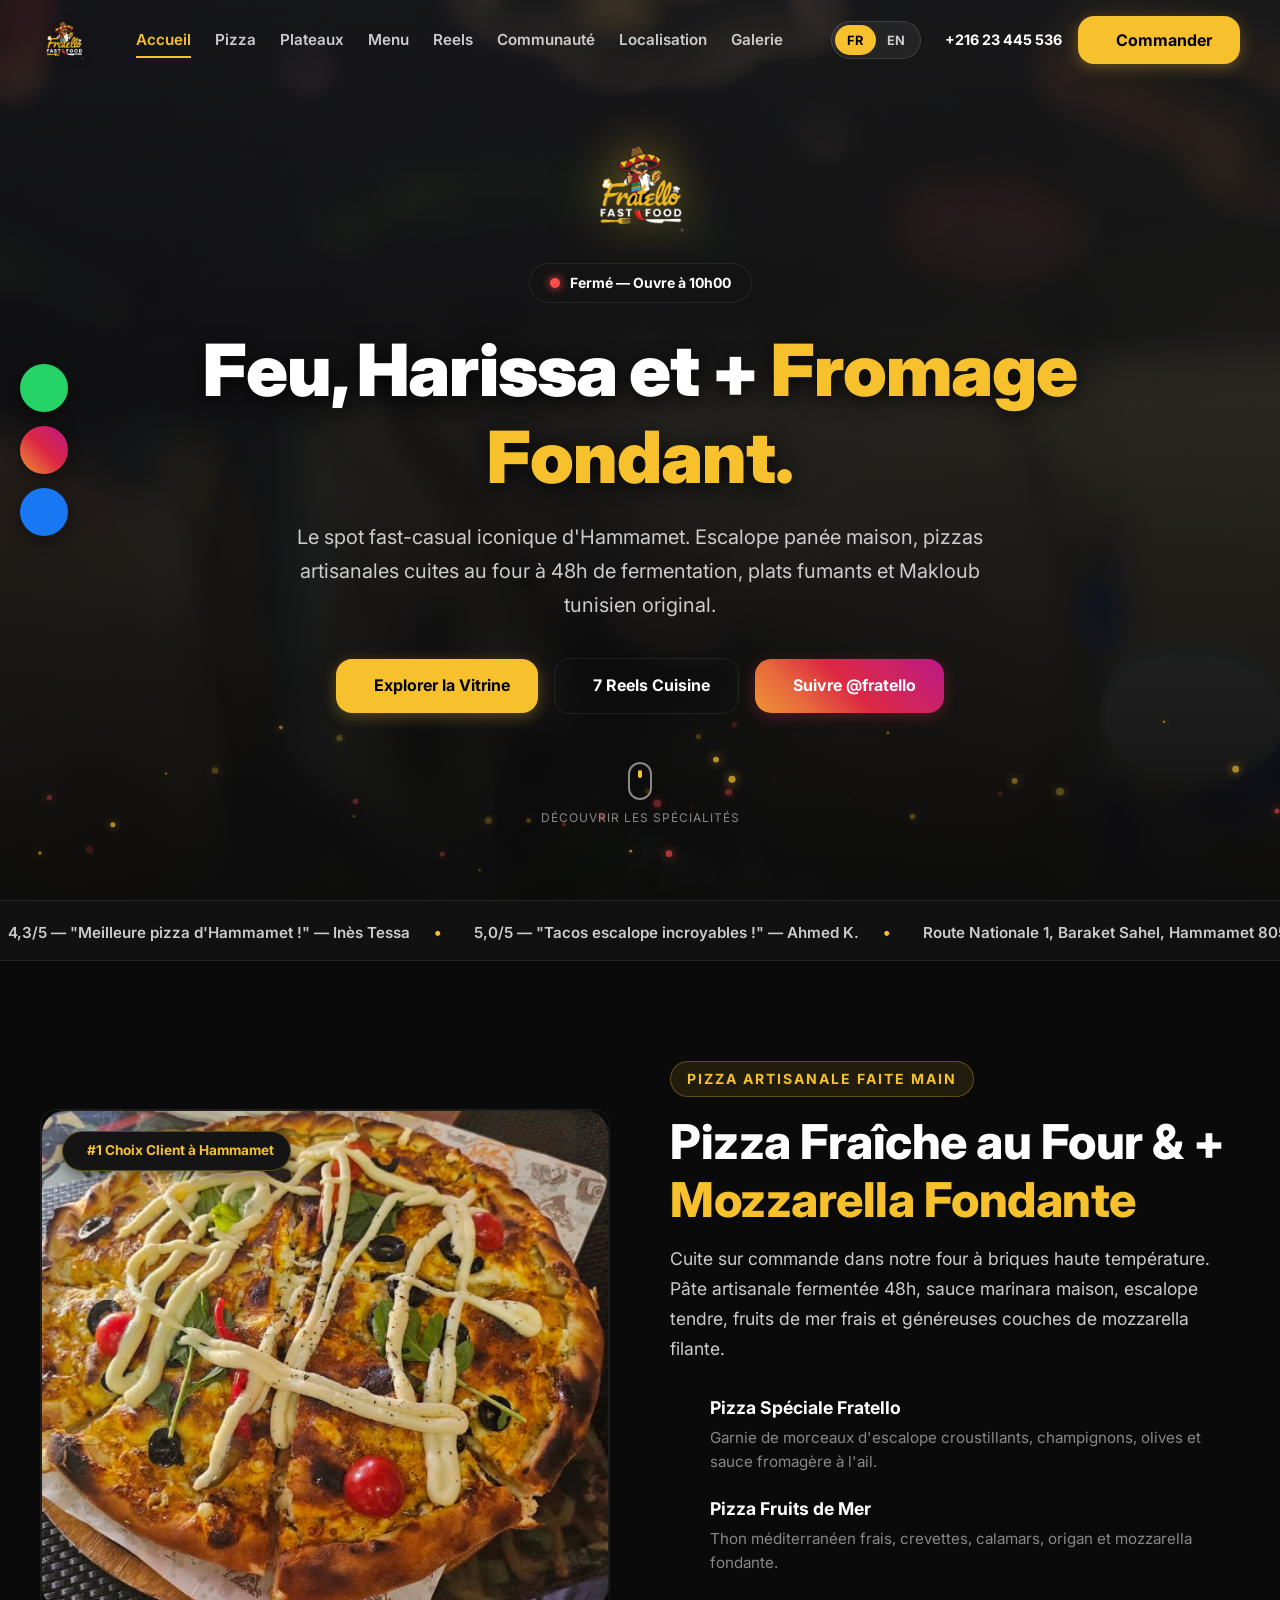
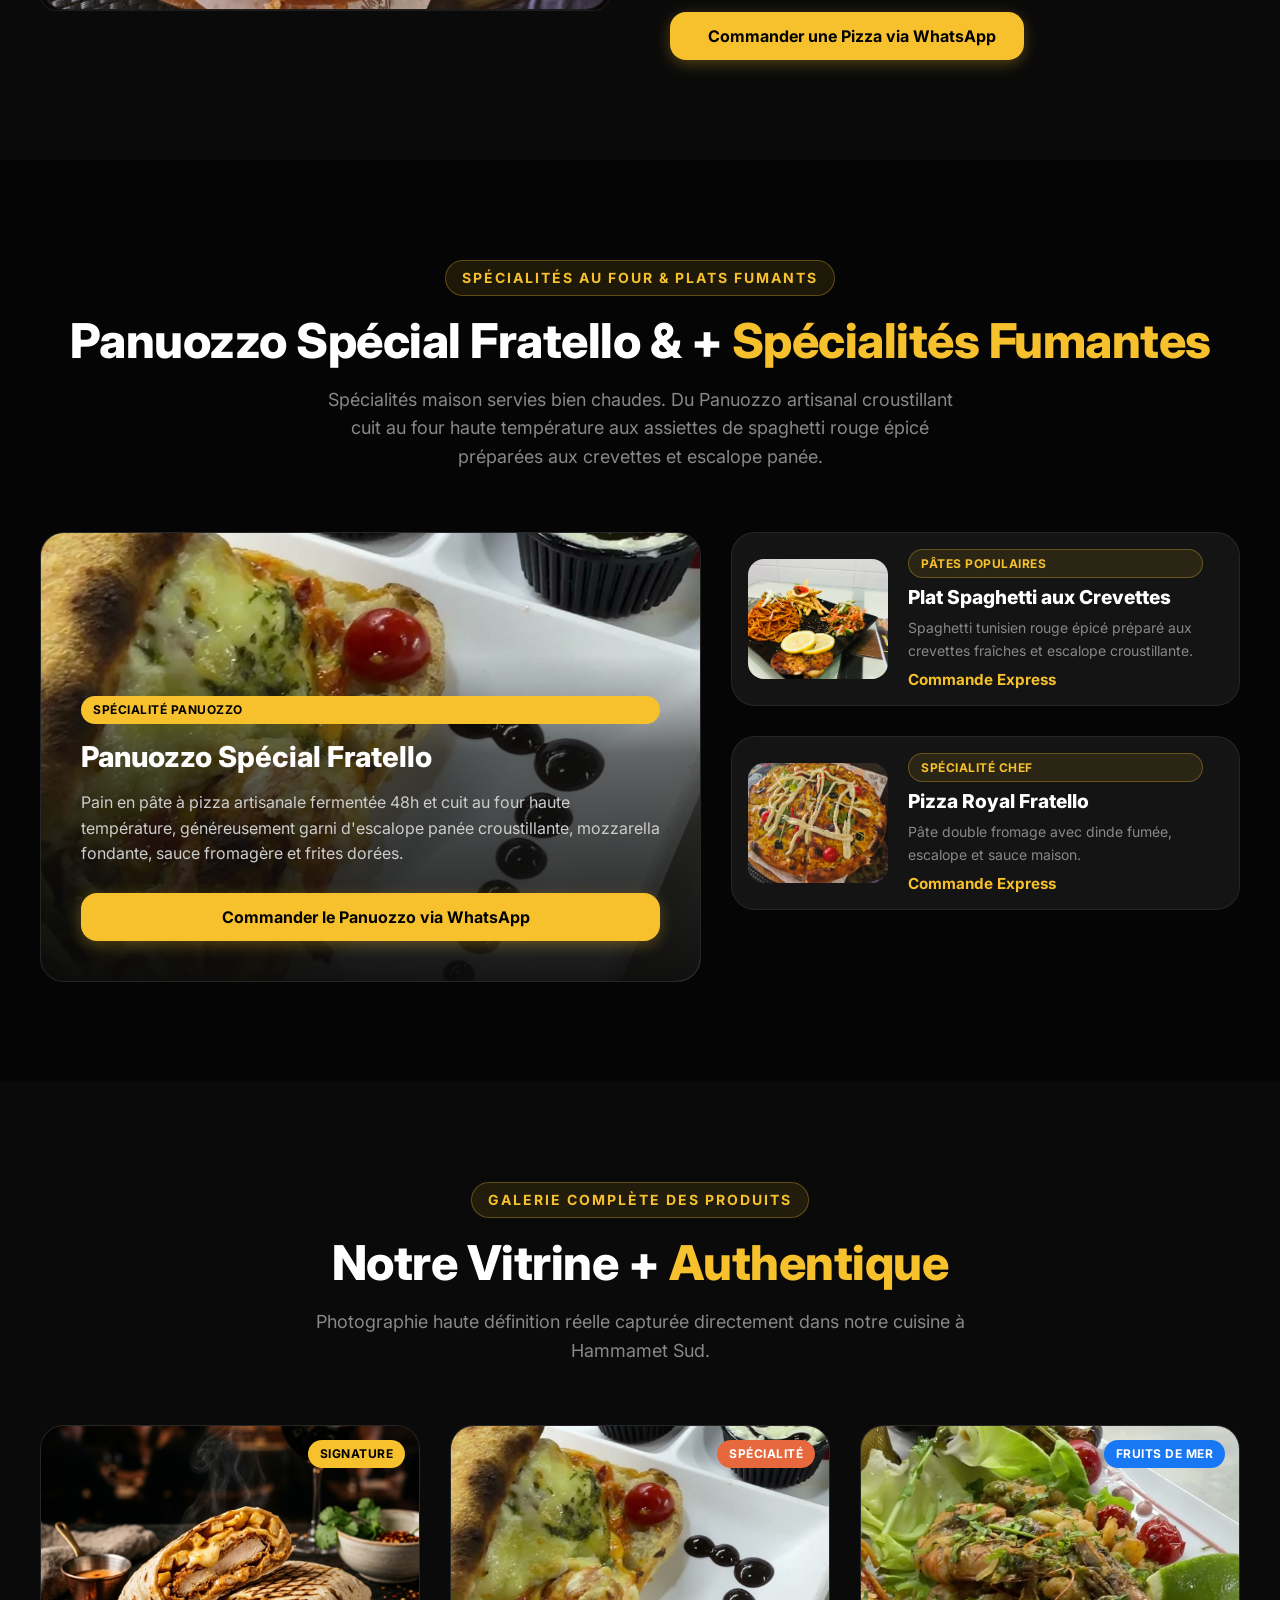
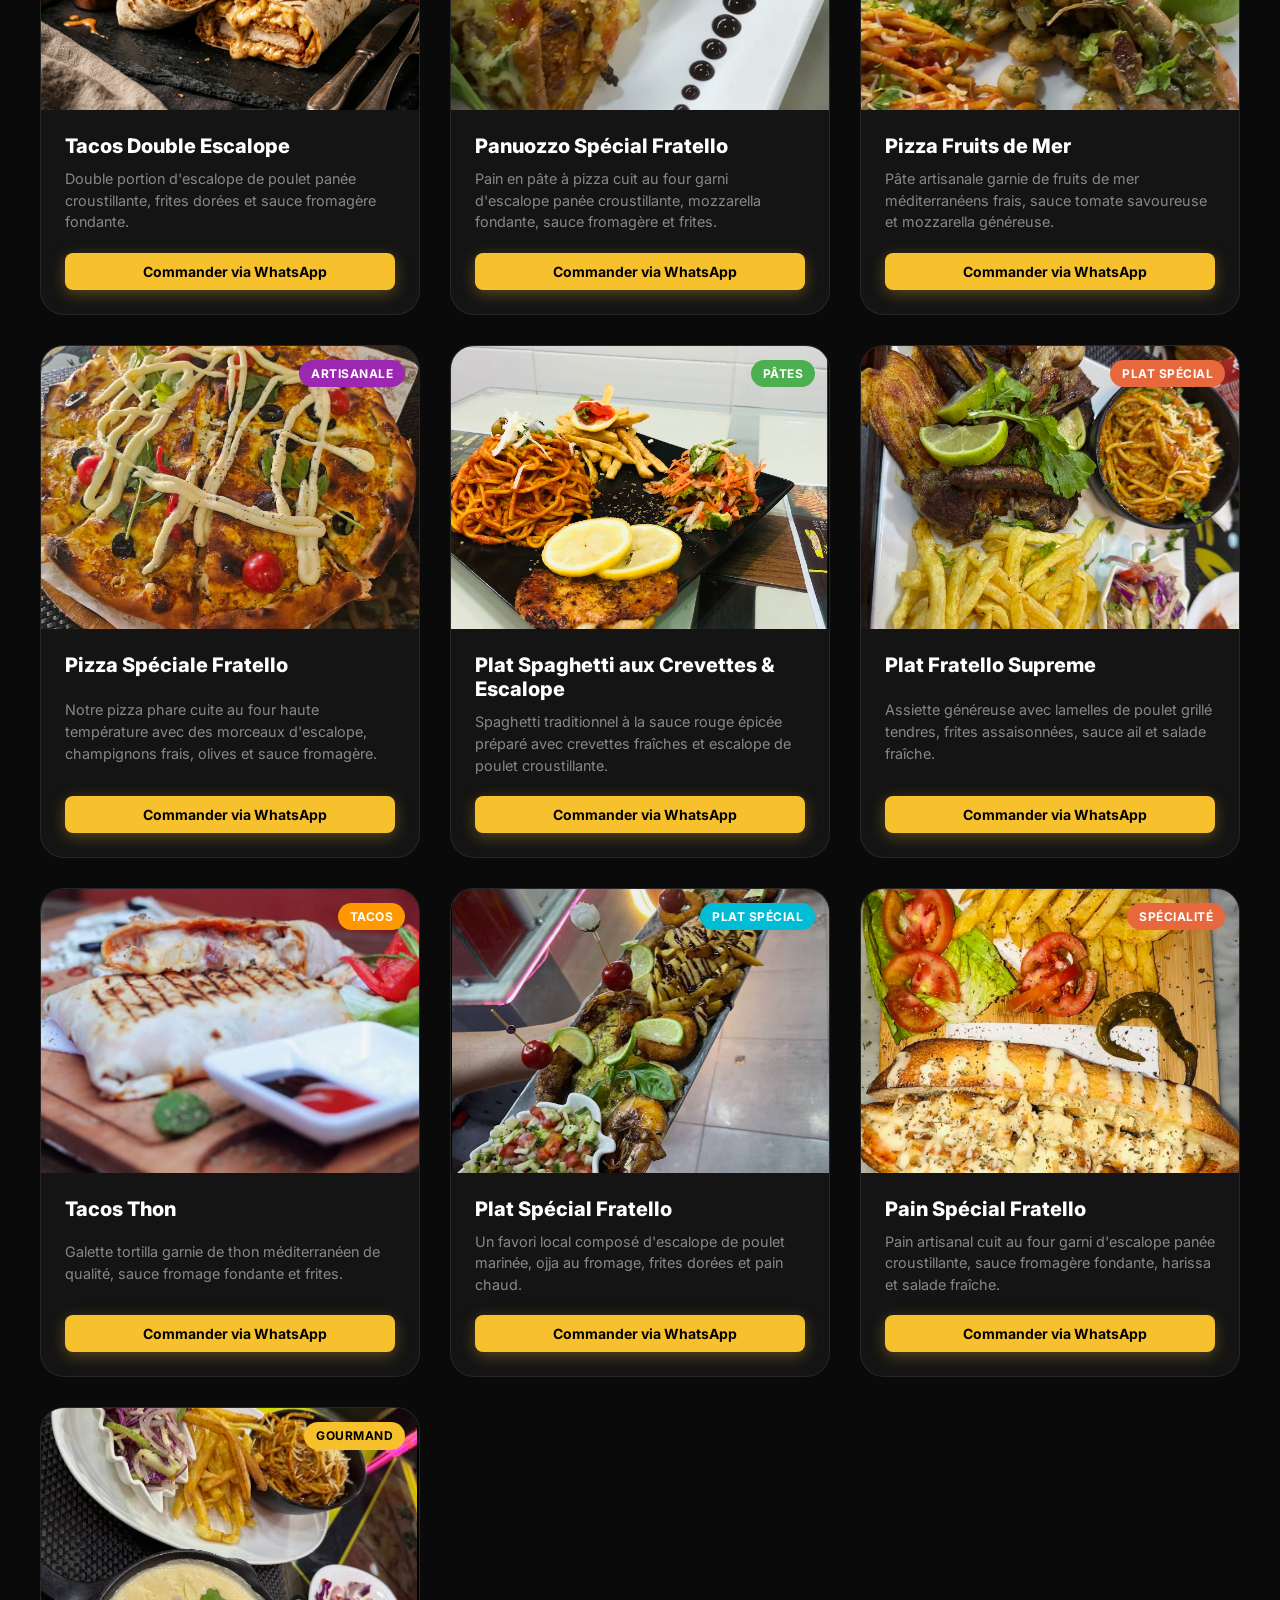
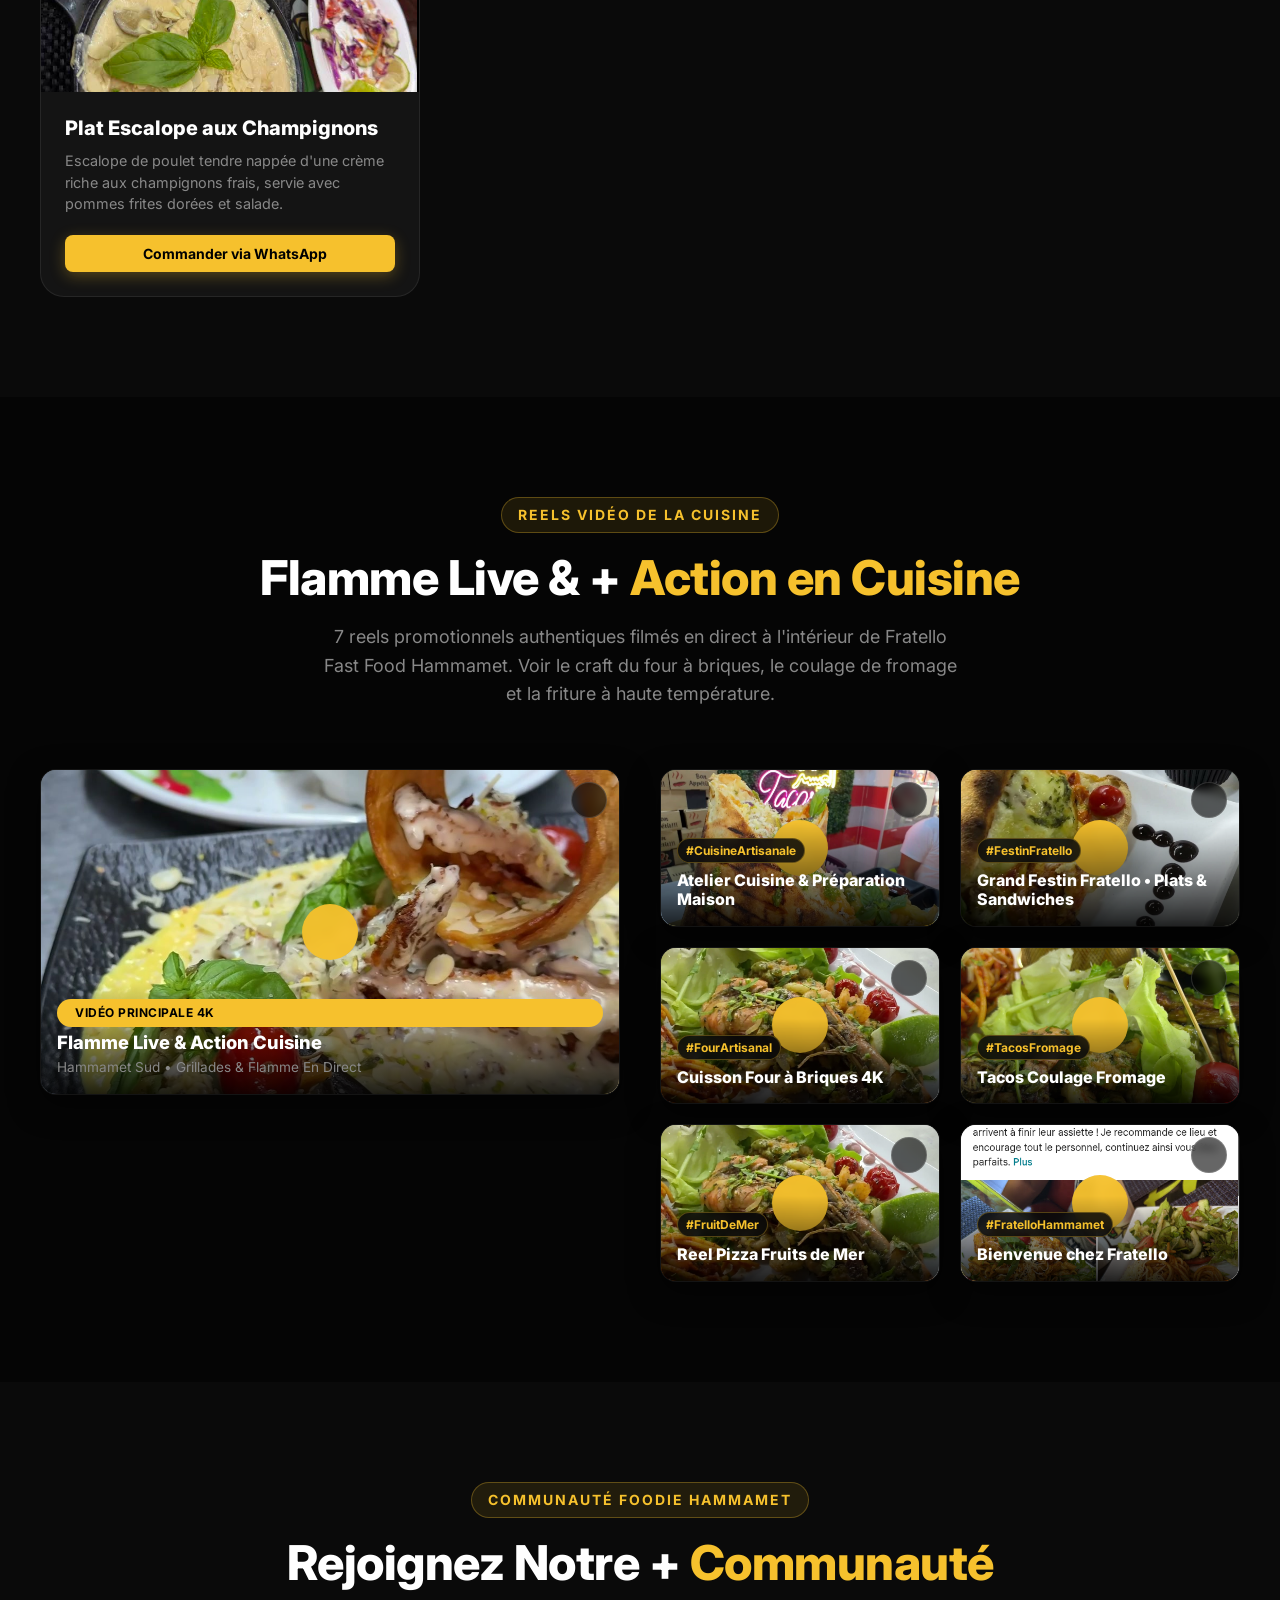
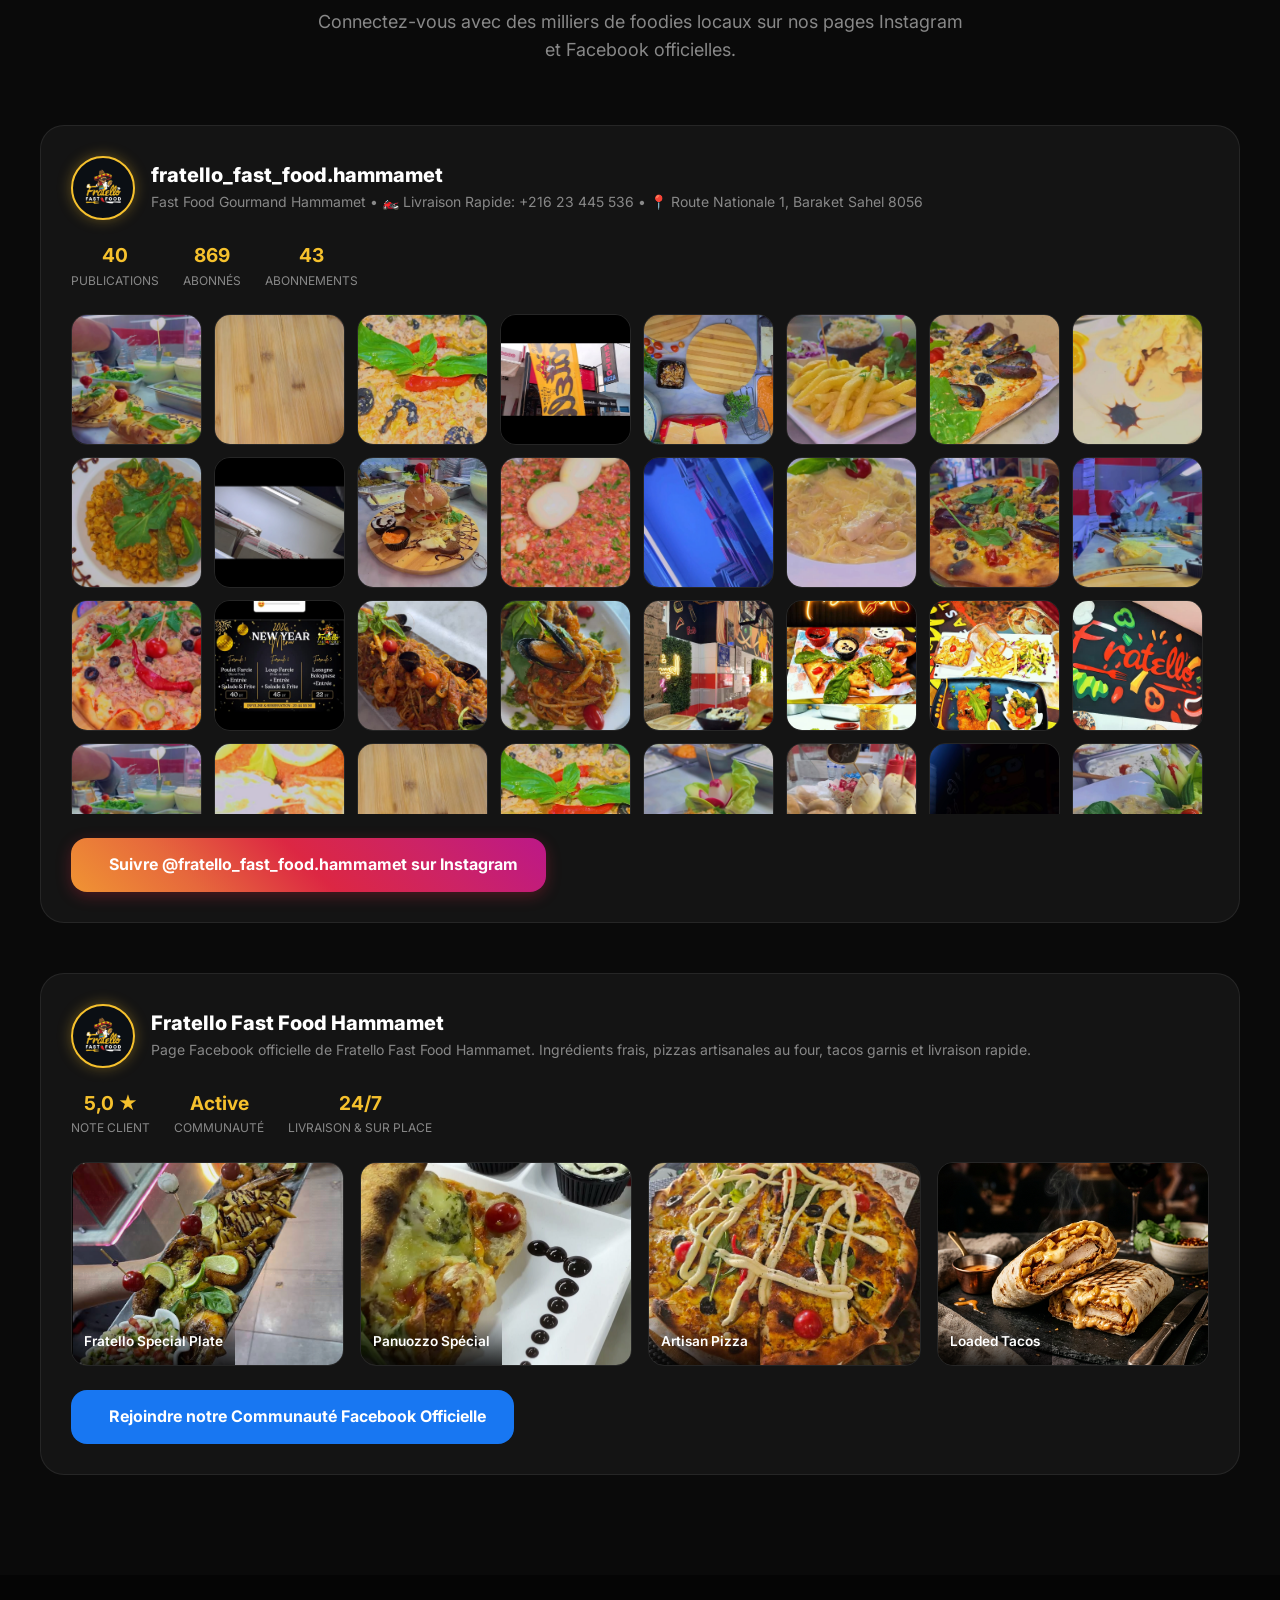
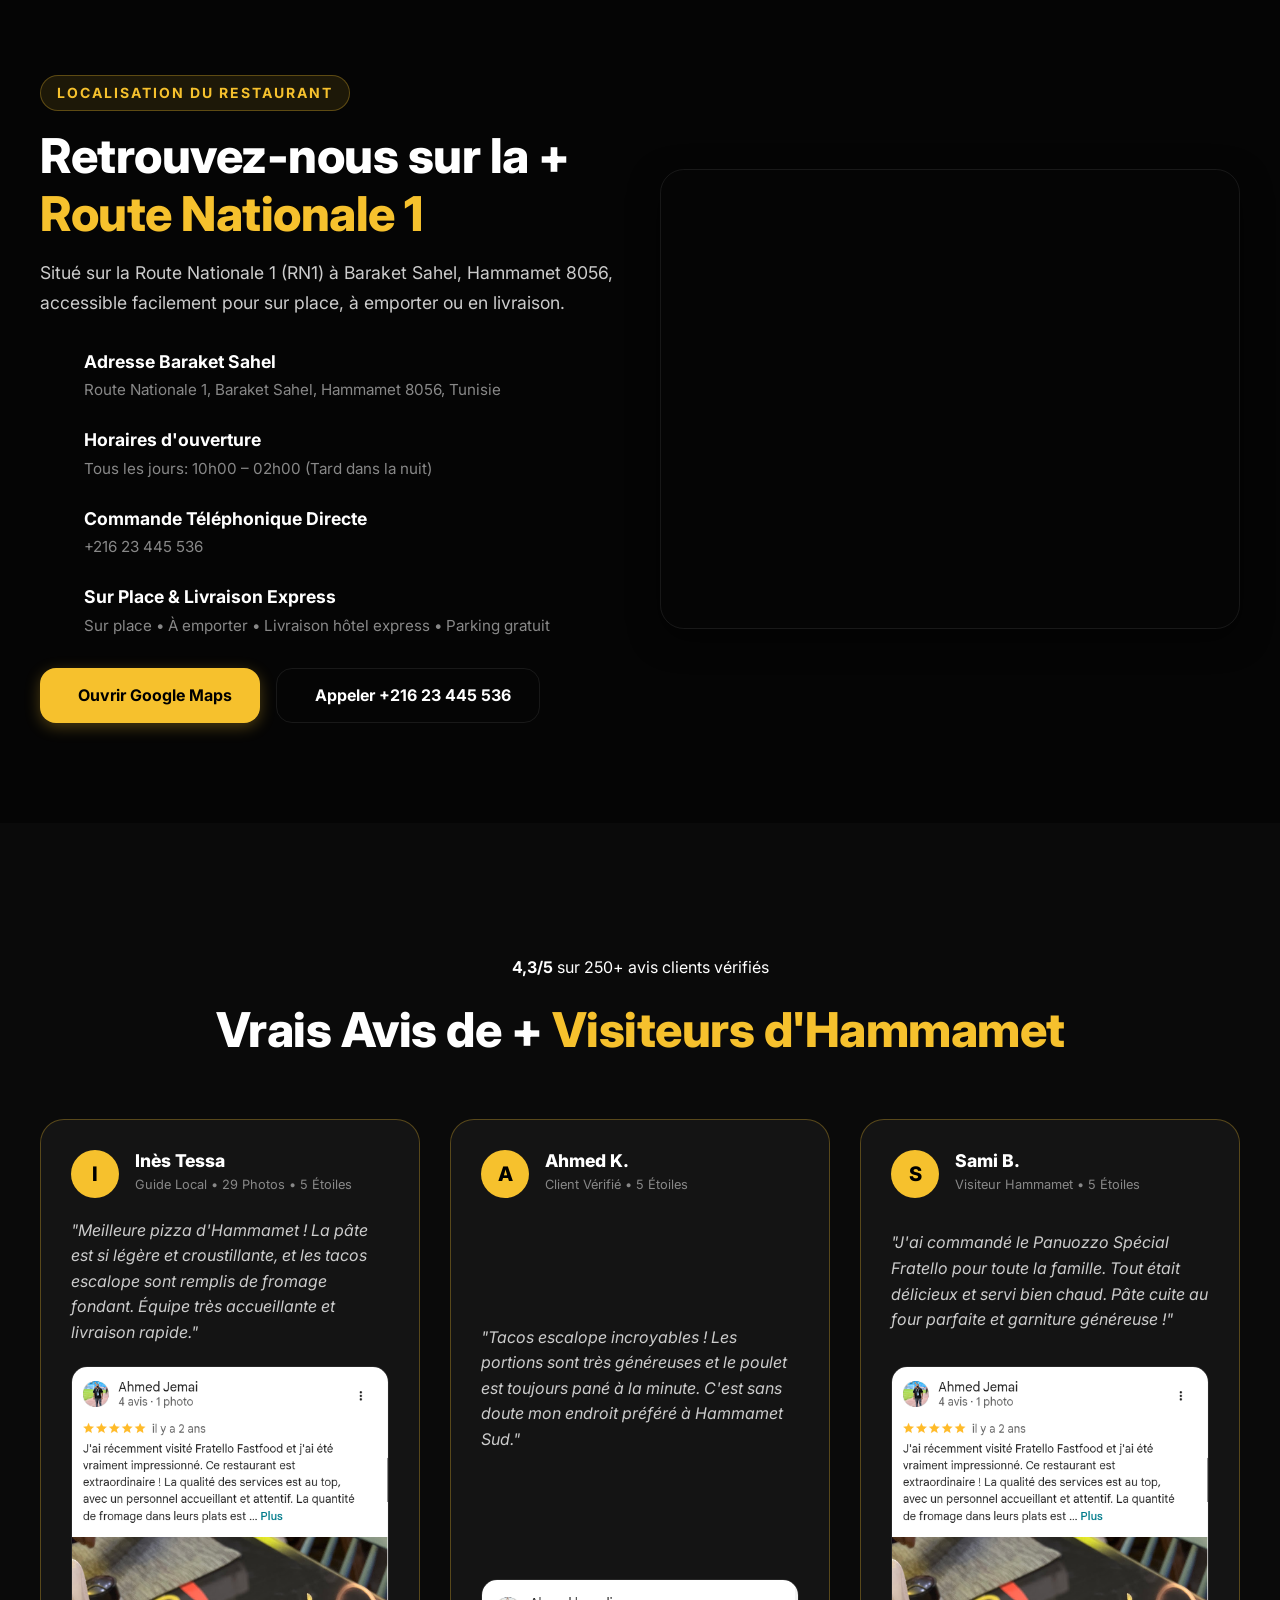
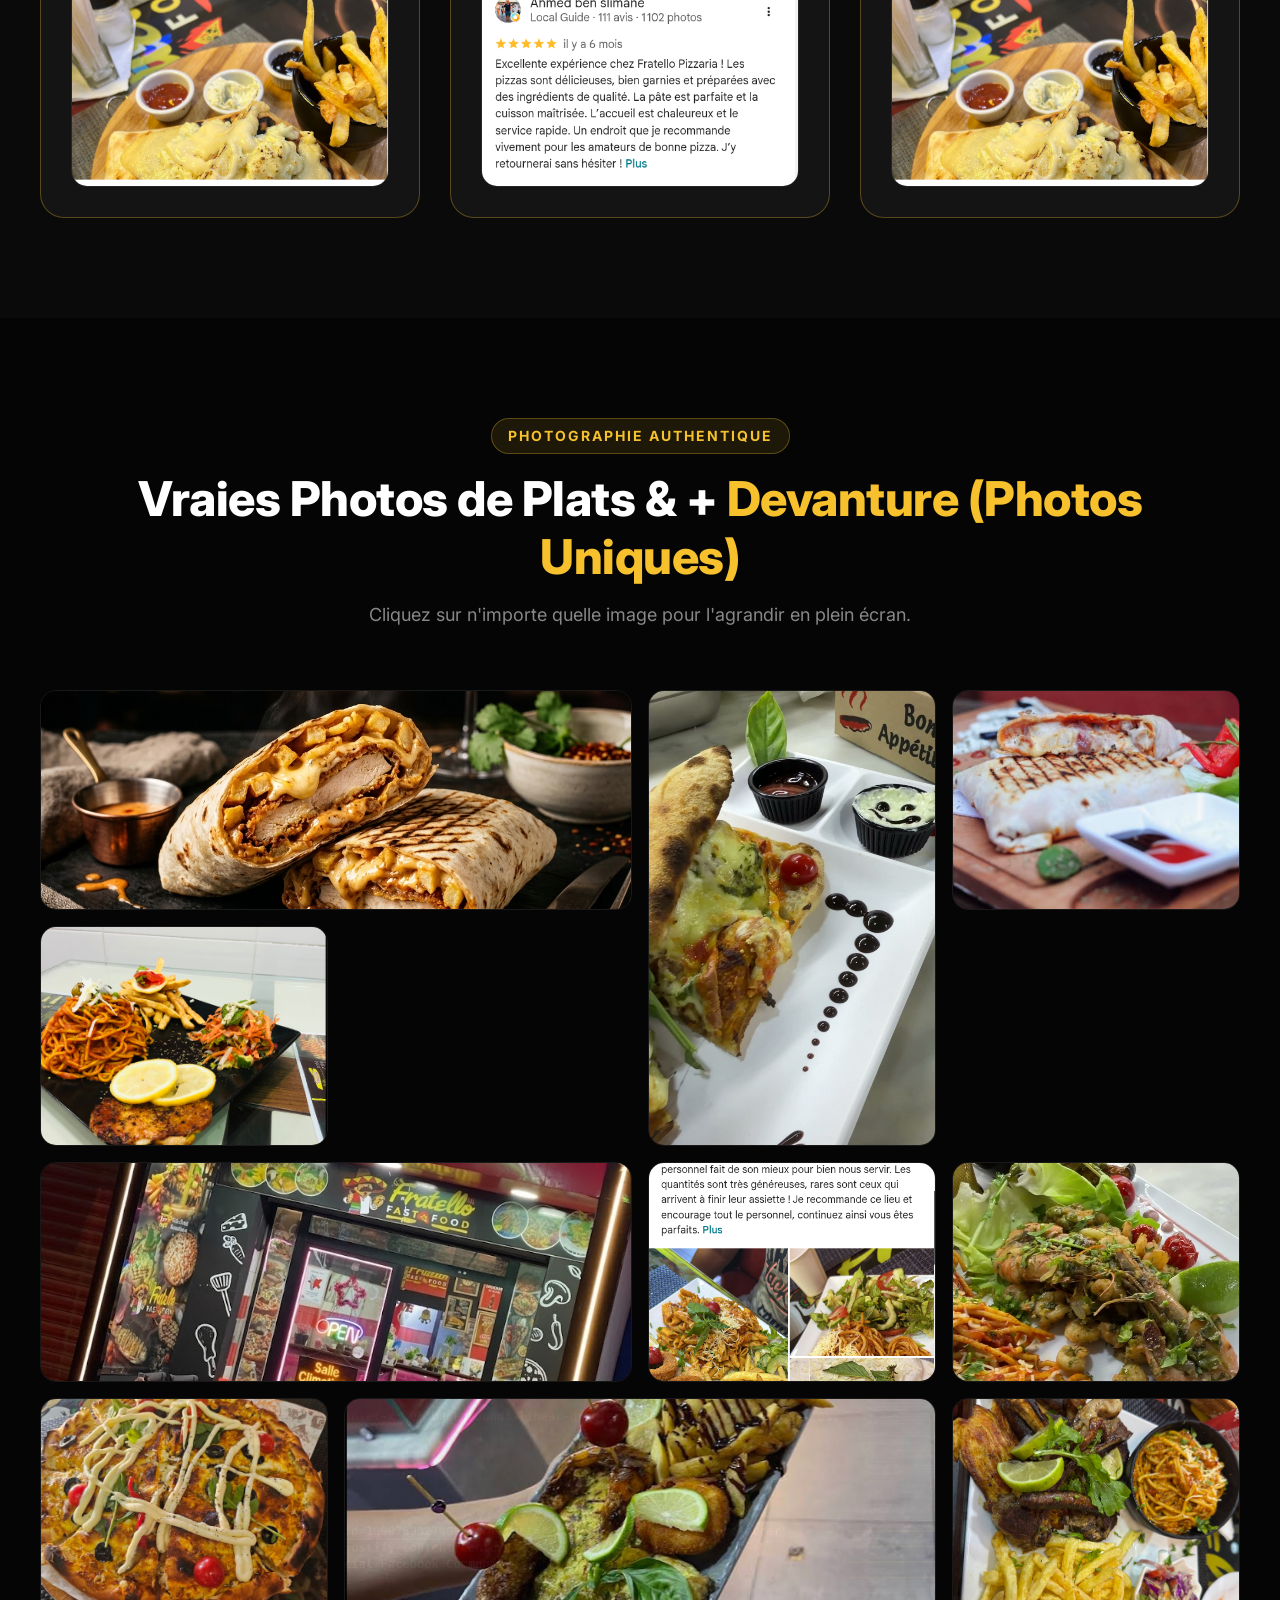
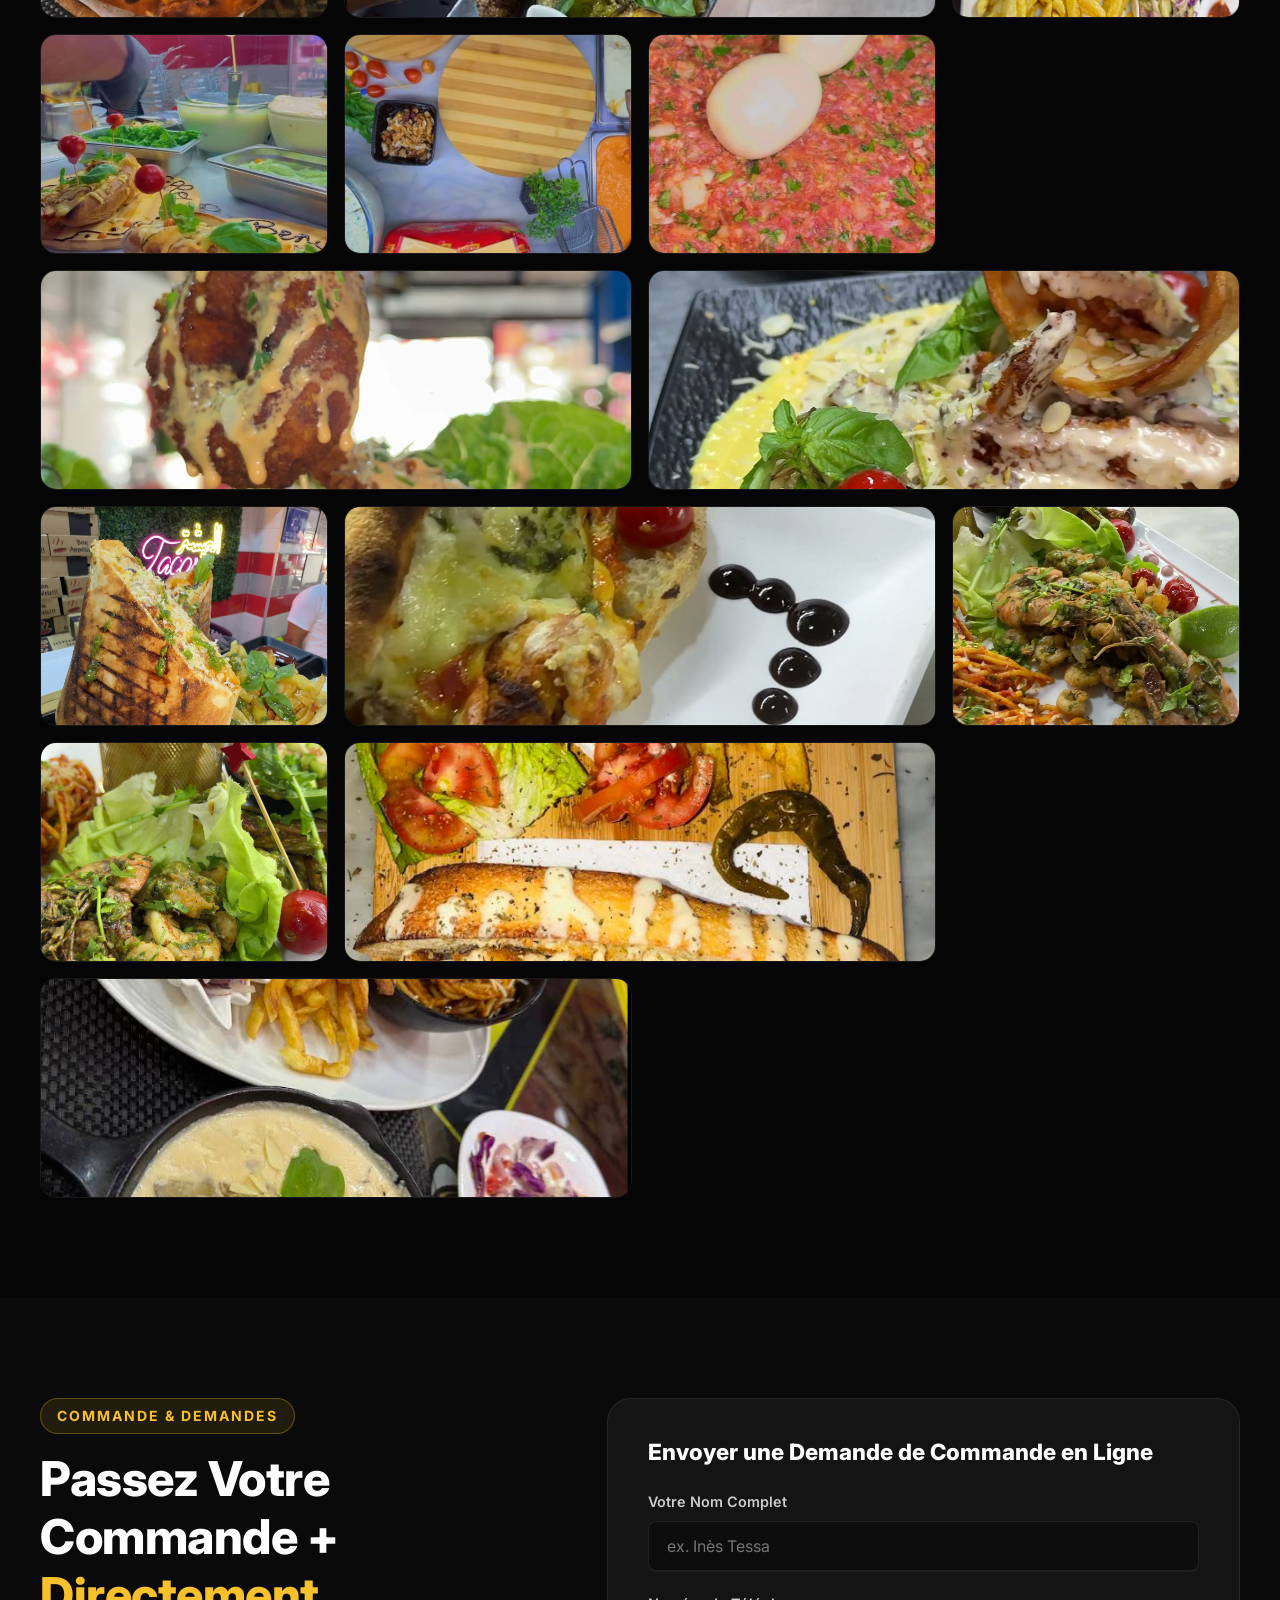
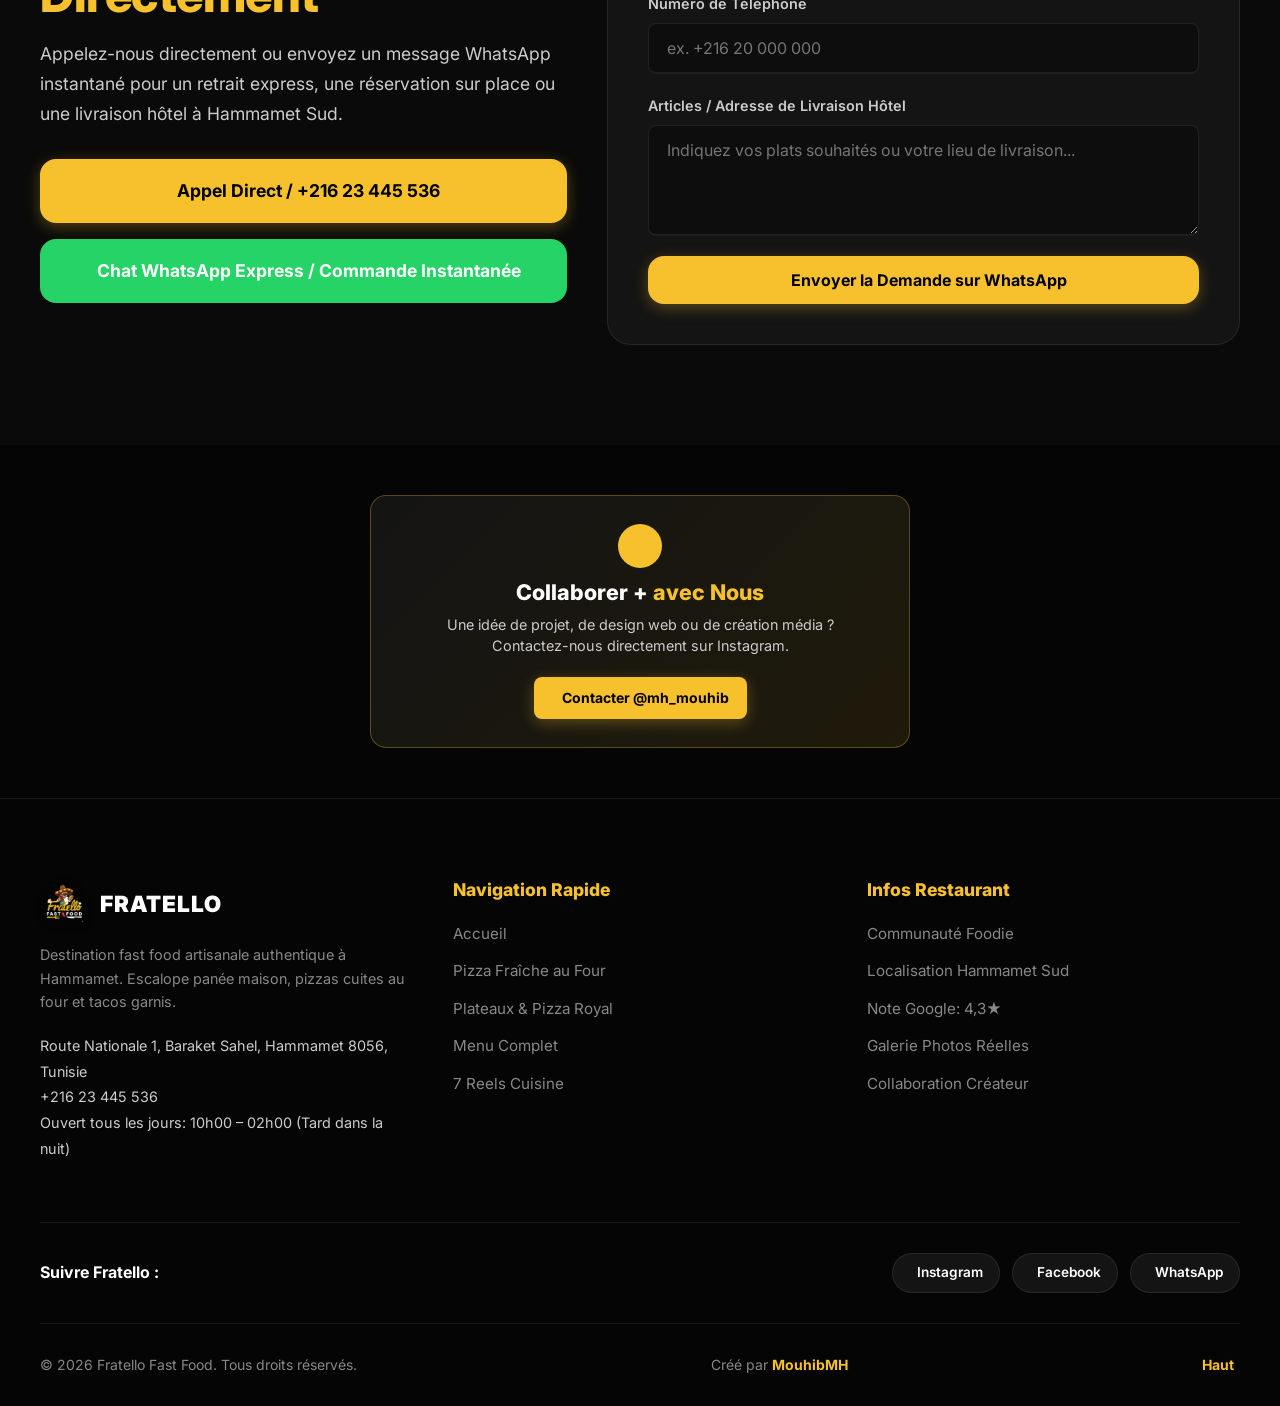
==== commit ed1ffe10: "refine(phase2): smart auto-hiding navbar, sliding pill language switcher, premium form focus states " ====
--- a/index.html
+++ b/index.html
@@ -154,10 +154,10 @@
 
         <div class="nav-cta-group">
           <!-- Language Switcher Toggle -->
-          <div class="lang-switcher" aria-label="Sélecteur de langue / Language Selector">
-            <button class="lang-btn active" data-lang="fr" aria-label="Français">FR <span class="lang-name">Français</span></button>
-            <span class="lang-divider">|</span>
-            <button class="lang-btn" data-lang="en" aria-label="English">EN <span class="lang-name">English</span></button>
+          <div class="lang-switcher" data-active="fr" role="radiogroup" aria-label="Sélecteur de langue / Language Selector">
+            <div class="lang-slider" aria-hidden="true"></div>
+            <button class="lang-btn active" data-lang="fr" role="radio" aria-checked="true" aria-label="Français">FR</button>
+            <button class="lang-btn" data-lang="en" role="radio" aria-checked="false" aria-label="English">EN</button>
           </div>
 
           <a href="tel:+21623445536" class="nav-phone-btn" aria-label="Appeler le +216 23 445 536">
@@ -180,10 +180,10 @@
       <div class="drawer-header">
         <img src="assets/logo/logo.png" alt="Fratello Logo" class="drawer-logo">
         <div class="drawer-header-actions">
-          <div class="lang-switcher" aria-label="Sélecteur de langue / Language Selector">
-            <button class="lang-btn active" data-lang="fr" aria-label="Français">FR <span class="lang-name">Français</span></button>
-            <span class="lang-divider">|</span>
-            <button class="lang-btn" data-lang="en" aria-label="English">EN <span class="lang-name">English</span></button>
+          <div class="lang-switcher" data-active="fr" role="radiogroup" aria-label="Sélecteur de langue / Language Selector">
+            <div class="lang-slider" aria-hidden="true"></div>
+            <button class="lang-btn active" data-lang="fr" role="radio" aria-checked="true" aria-label="Français">FR</button>
+            <button class="lang-btn" data-lang="en" role="radio" aria-checked="false" aria-label="English">EN</button>
           </div>
           <button id="drawer-close" class="drawer-close-btn" aria-label="Fermer le menu">
             <i data-lucide="x"></i>
--- a/style.css
+++ b/style.css
@@ -302,27 +302,51 @@
   gap: 12px;
 }
 
-/* Language Switcher Styling */
+/* Language Switcher — Sliding Pill */
 .lang-switcher {
+  position: relative;
   display: inline-flex;
   align-items: center;
-  gap: 6px;
-  background: rgba(255, 255, 255, 0.05);
-  border: 1px solid var(--border-color);
-  padding: 4px 10px;
+  background: rgba(255, 255, 255, 0.06);
+  border: 1px solid rgba(255, 255, 255, 0.12);
+  padding: 3px;
   border-radius: var(--radius-full);
+  user-select: none;
+}
+
+.lang-switcher .lang-slider {
+  position: absolute;
+  top: 3px;
+  bottom: 3px;
+  left: 3px;
+  width: calc(50% - 3px);
+  background: var(--brand-yellow);
+  border-radius: var(--radius-full);
+  transition: transform 0.3s cubic-bezier(0.16, 1, 0.3, 1);
+  z-index: 1;
+}
+
+.lang-switcher[data-active="en"] .lang-slider {
+  transform: translateX(100%);
 }
 
 .lang-btn {
+  position: relative;
+  z-index: 2;
   display: inline-flex;
   align-items: center;
-  gap: 4px;
+  justify-content: center;
+  min-width: 36px;
+  min-height: 30px;
   font-size: 0.8rem;
   font-weight: 700;
-  color: var(--text-muted);
-  padding: 3px 8px;
-  border-radius: 4px;
-  transition: color var(--transition-fast), background var(--transition-fast);
+  color: var(--text-light);
+  padding: 4px 12px;
+  border-radius: var(--radius-full);
+  transition: color 0.25s ease;
+  background: transparent;
+  border: none;
+  cursor: pointer;
 }
 
 .lang-btn:hover {
@@ -331,24 +355,11 @@
 
 .lang-btn.active {
   color: #000000;
-  background-color: var(--brand-yellow);
-}
-
-.lang-name {
-  font-size: 0.75rem;
-  font-weight: 600;
-  opacity: 0.85;
-}
-
-.lang-btn.active .lang-name {
-  color: #000000;
-  opacity: 1;
-}
-
-.lang-divider {
-  font-size: 0.8rem;
-  color: var(--text-muted);
-  opacity: 0.5;
+}
+
+.lang-btn:focus-visible {
+  outline: 2px solid var(--brand-yellow);
+  outline-offset: 2px;
 }
 
 /* Badges */
@@ -587,15 +598,23 @@
   width: 100%;
   z-index: 9000;
   padding: 16px 0;
-  transition: background-color var(--transition-base), backdrop-filter var(--transition-base), padding var(--transition-base);
+  transition: transform 0.4s cubic-bezier(0.16, 1, 0.3, 1),
+              background-color var(--transition-base),
+              backdrop-filter var(--transition-base),
+              padding var(--transition-base);
+  will-change: transform;
+}
+
+.navbar.nav-hidden {
+  transform: translateY(-100%);
 }
 
 .navbar.scrolled {
-  background-color: rgba(10, 10, 10, 0.92);
-  backdrop-filter: blur(12px);
-  -webkit-backdrop-filter: blur(12px);
+  background-color: rgba(10, 10, 10, 0.75);
+  backdrop-filter: blur(16px) saturate(180%);
+  -webkit-backdrop-filter: blur(16px) saturate(180%);
   padding: 10px 0;
-  border-bottom: 1px solid var(--border-color);
+  border-bottom: 1px solid rgba(255, 255, 255, 0.08);
 }
 
 .nav-container {
@@ -2028,6 +2047,7 @@
 }
 
 .form-group {
+  position: relative;
   display: flex;
   flex-direction: column;
   gap: 8px;
@@ -2037,6 +2057,13 @@
   font-size: 0.9rem;
   font-weight: 600;
   color: var(--text-light);
+  transition: color 0.25s ease, transform 0.25s cubic-bezier(0.16, 1, 0.3, 1);
+  transform-origin: left top;
+}
+
+.form-group:focus-within label {
+  color: var(--brand-yellow);
+  transform: translateY(-2px);
 }
 
 .form-control, input[type="text"], input[type="tel"], select, textarea {
@@ -2044,14 +2071,17 @@
   padding: 14px 18px;
   background: #0d0d0d;
   border: 1px solid var(--border-color);
+  border-bottom: 2px solid var(--border-color);
   border-radius: var(--radius-sm);
   color: var(--text-white);
   outline: none;
-  transition: border-color 0.3s ease;
+  transition: border-color 0.25s ease, border-bottom-color 0.25s ease, box-shadow 0.25s ease;
 }
 
 .form-control:focus, input:focus, select:focus, textarea:focus {
-  border-color: var(--brand-yellow);
+  border-color: rgba(246, 193, 45, 0.35);
+  border-bottom-color: var(--brand-yellow);
+  box-shadow: 0 2px 12px rgba(246, 193, 45, 0.1);
 }
 
 .section-padding-sm {
@@ -2392,3 +2422,24 @@
   font-weight: 600;
   text-align: center;
 }
+
+/* ==========================================================================
+   Reduced Motion — Accessibility Override
+   ========================================================================== */
+@media (prefers-reduced-motion: reduce) {
+  .navbar {
+    transition: background-color 0.01ms, padding 0.01ms;
+  }
+  .navbar.nav-hidden {
+    transition: none;
+  }
+  .lang-switcher .lang-slider {
+    transition: none;
+  }
+  .form-group label {
+    transition: none;
+  }
+  .form-control, input[type="text"], input[type="tel"], select, textarea {
+    transition: none;
+  }
+}
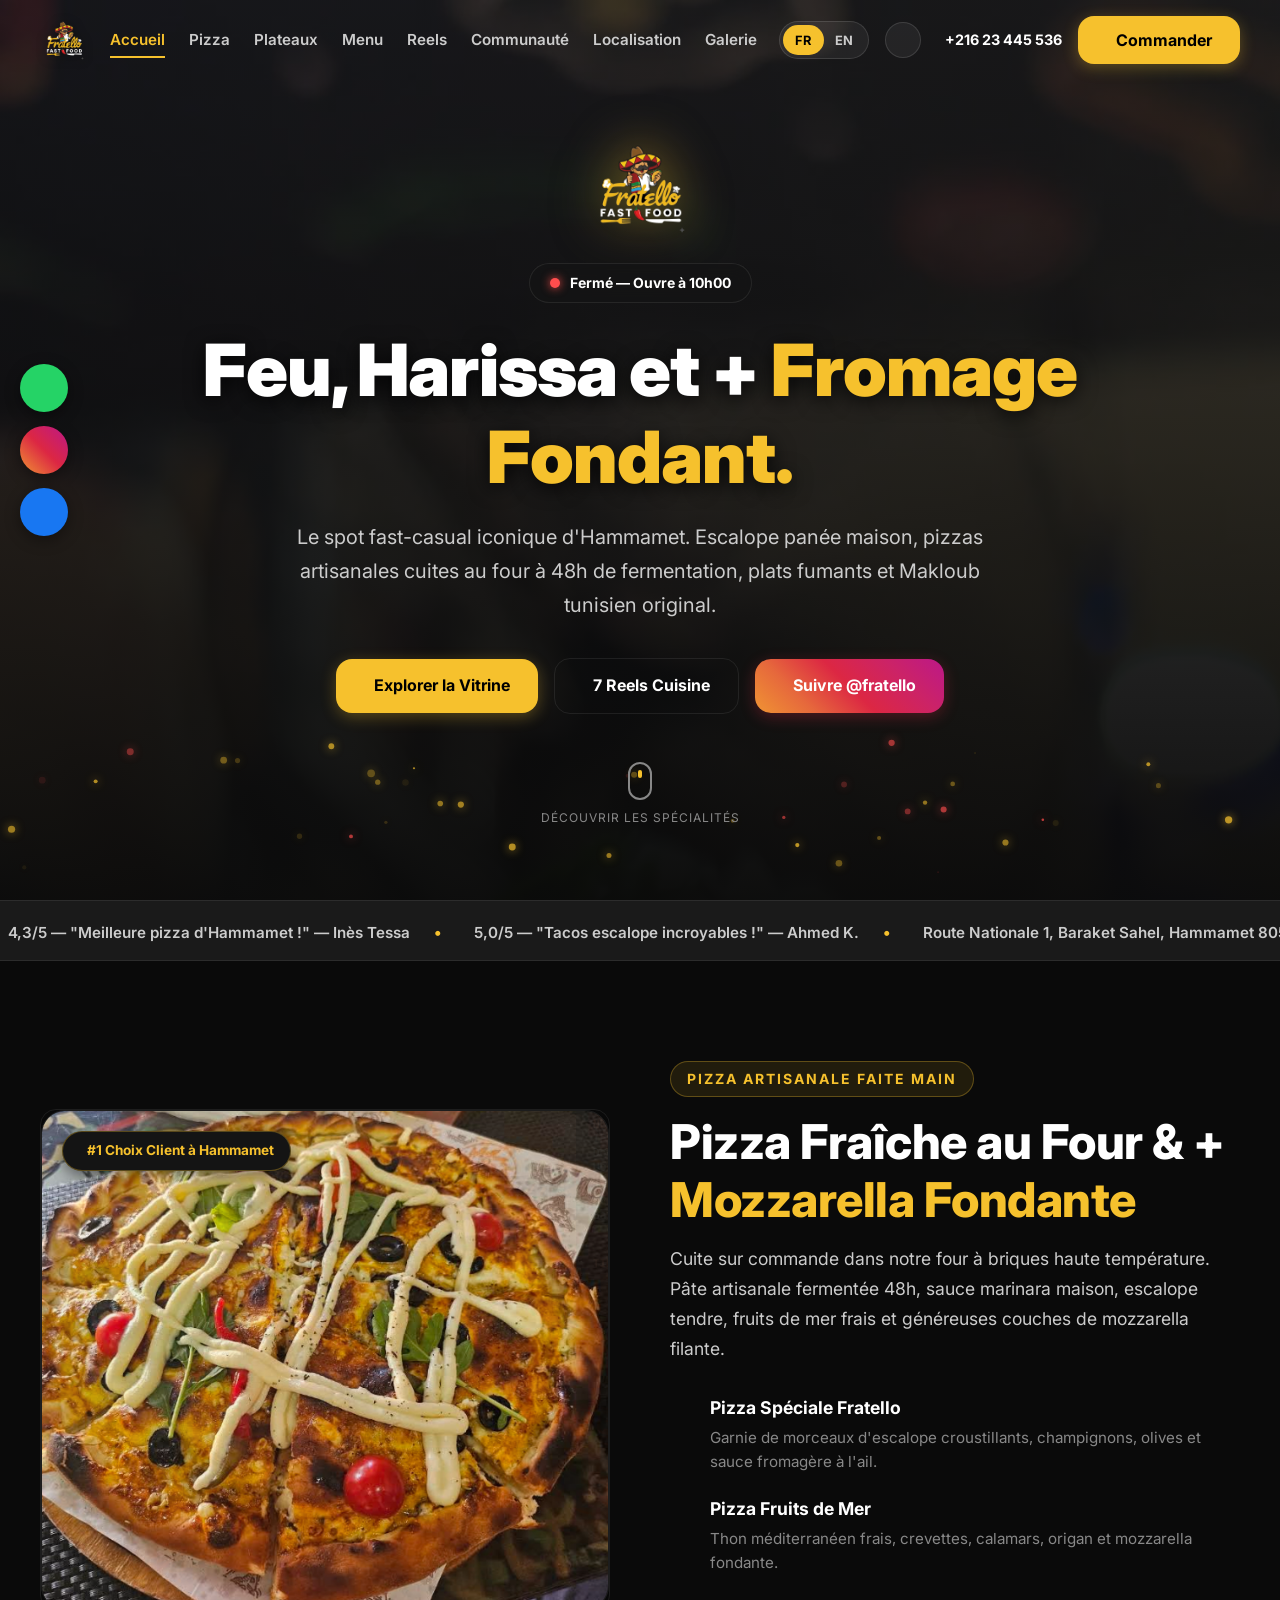
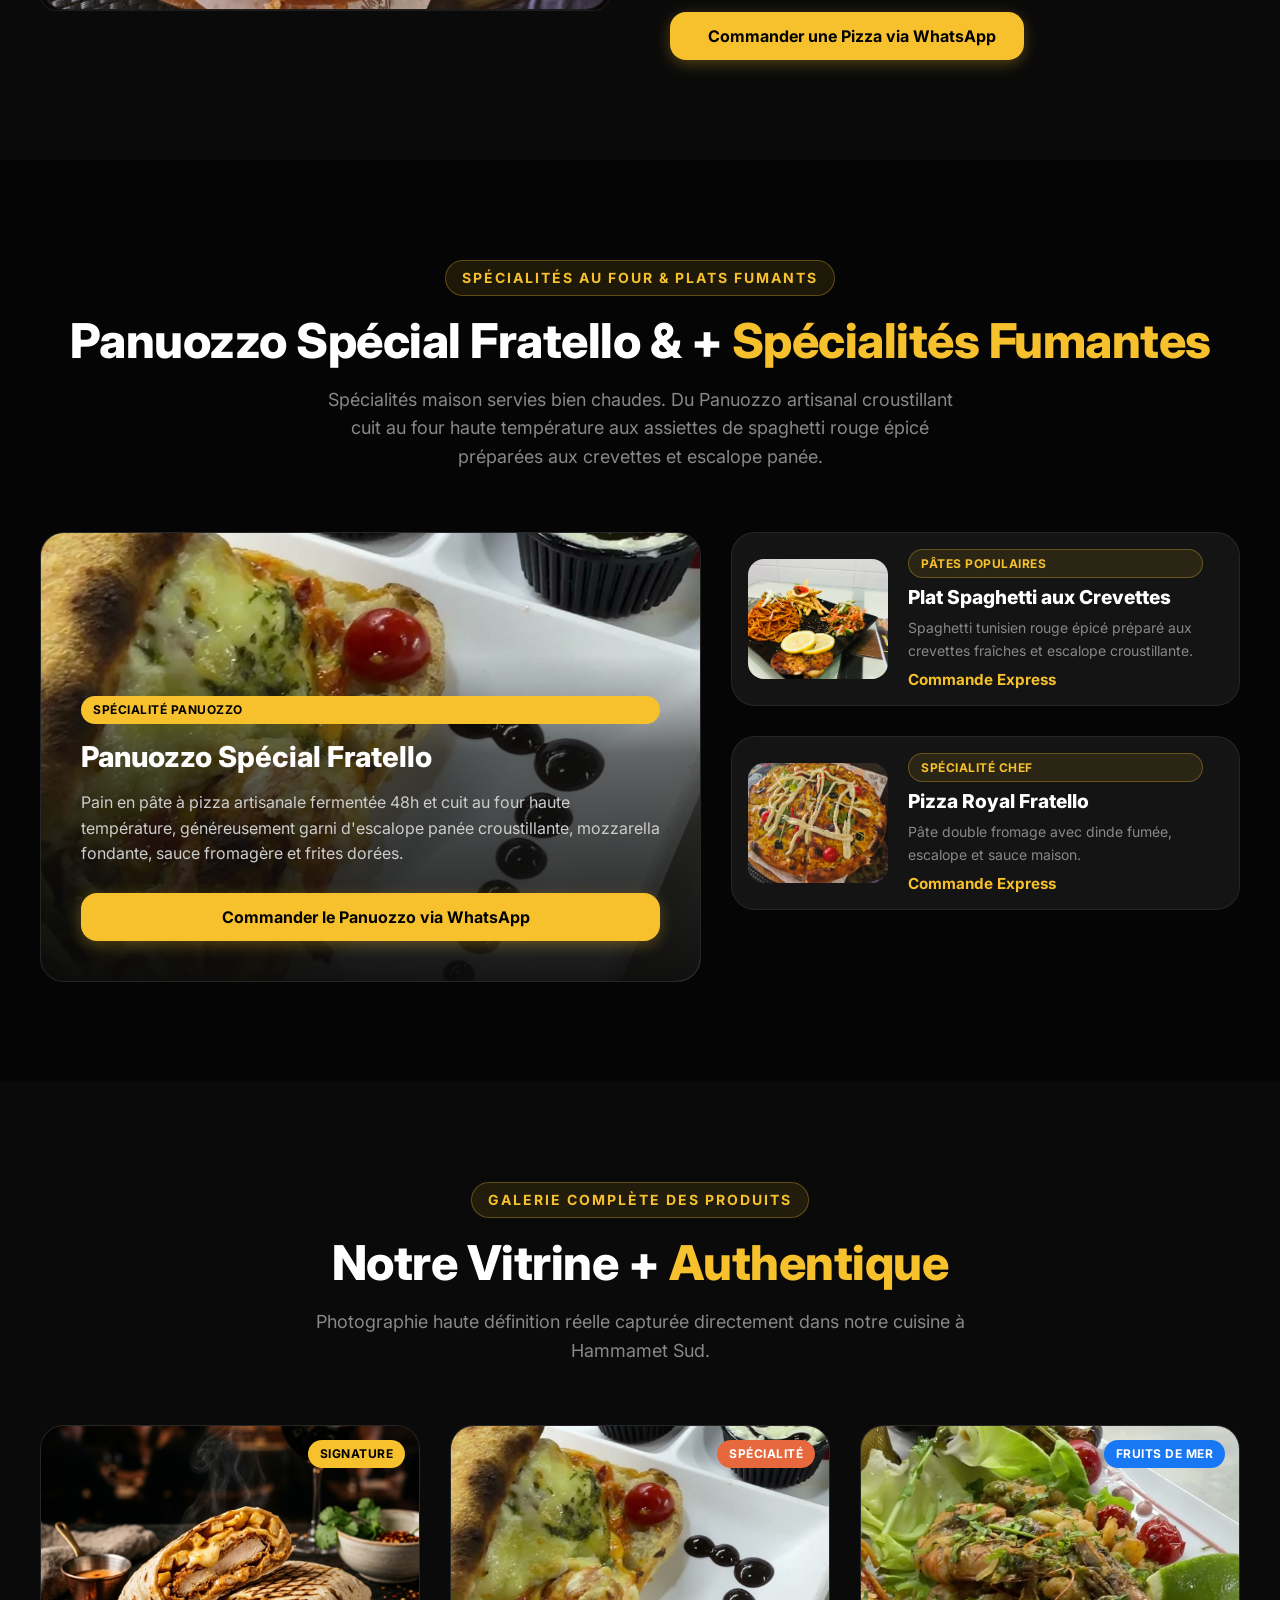
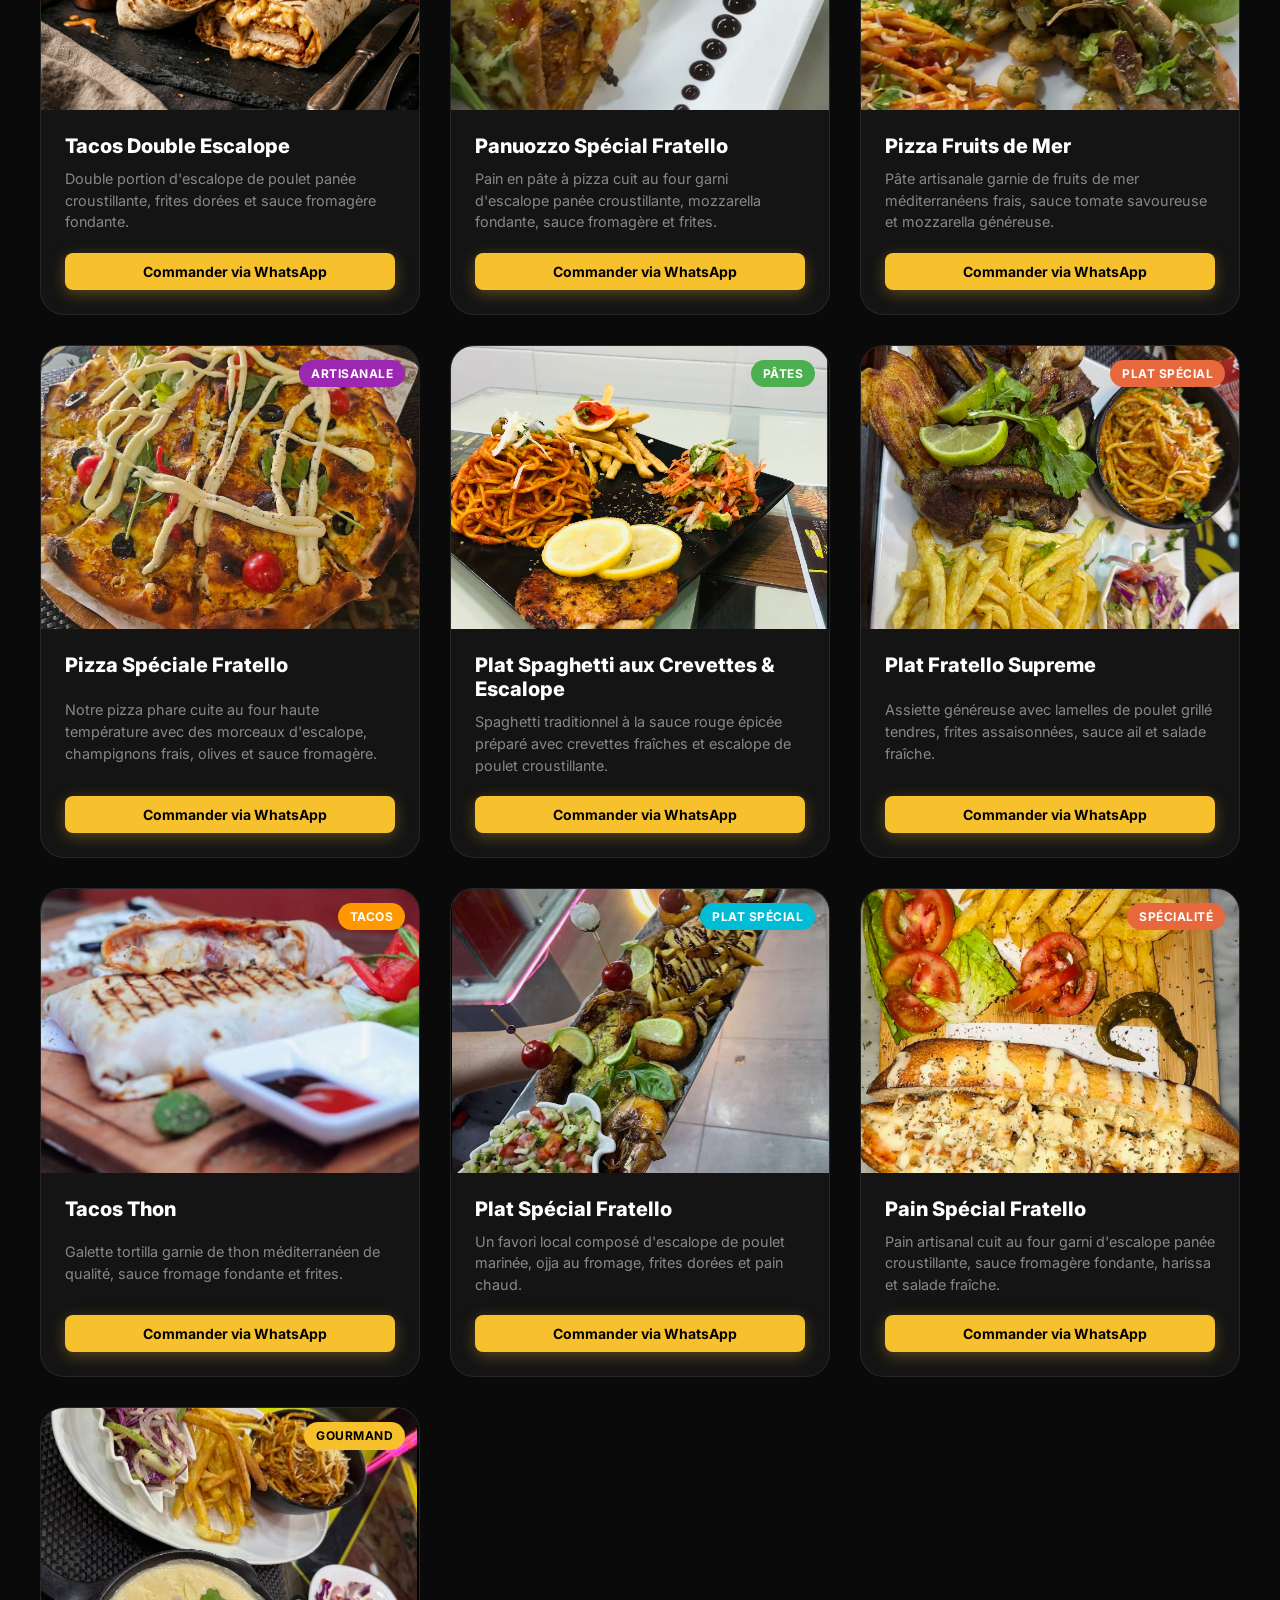
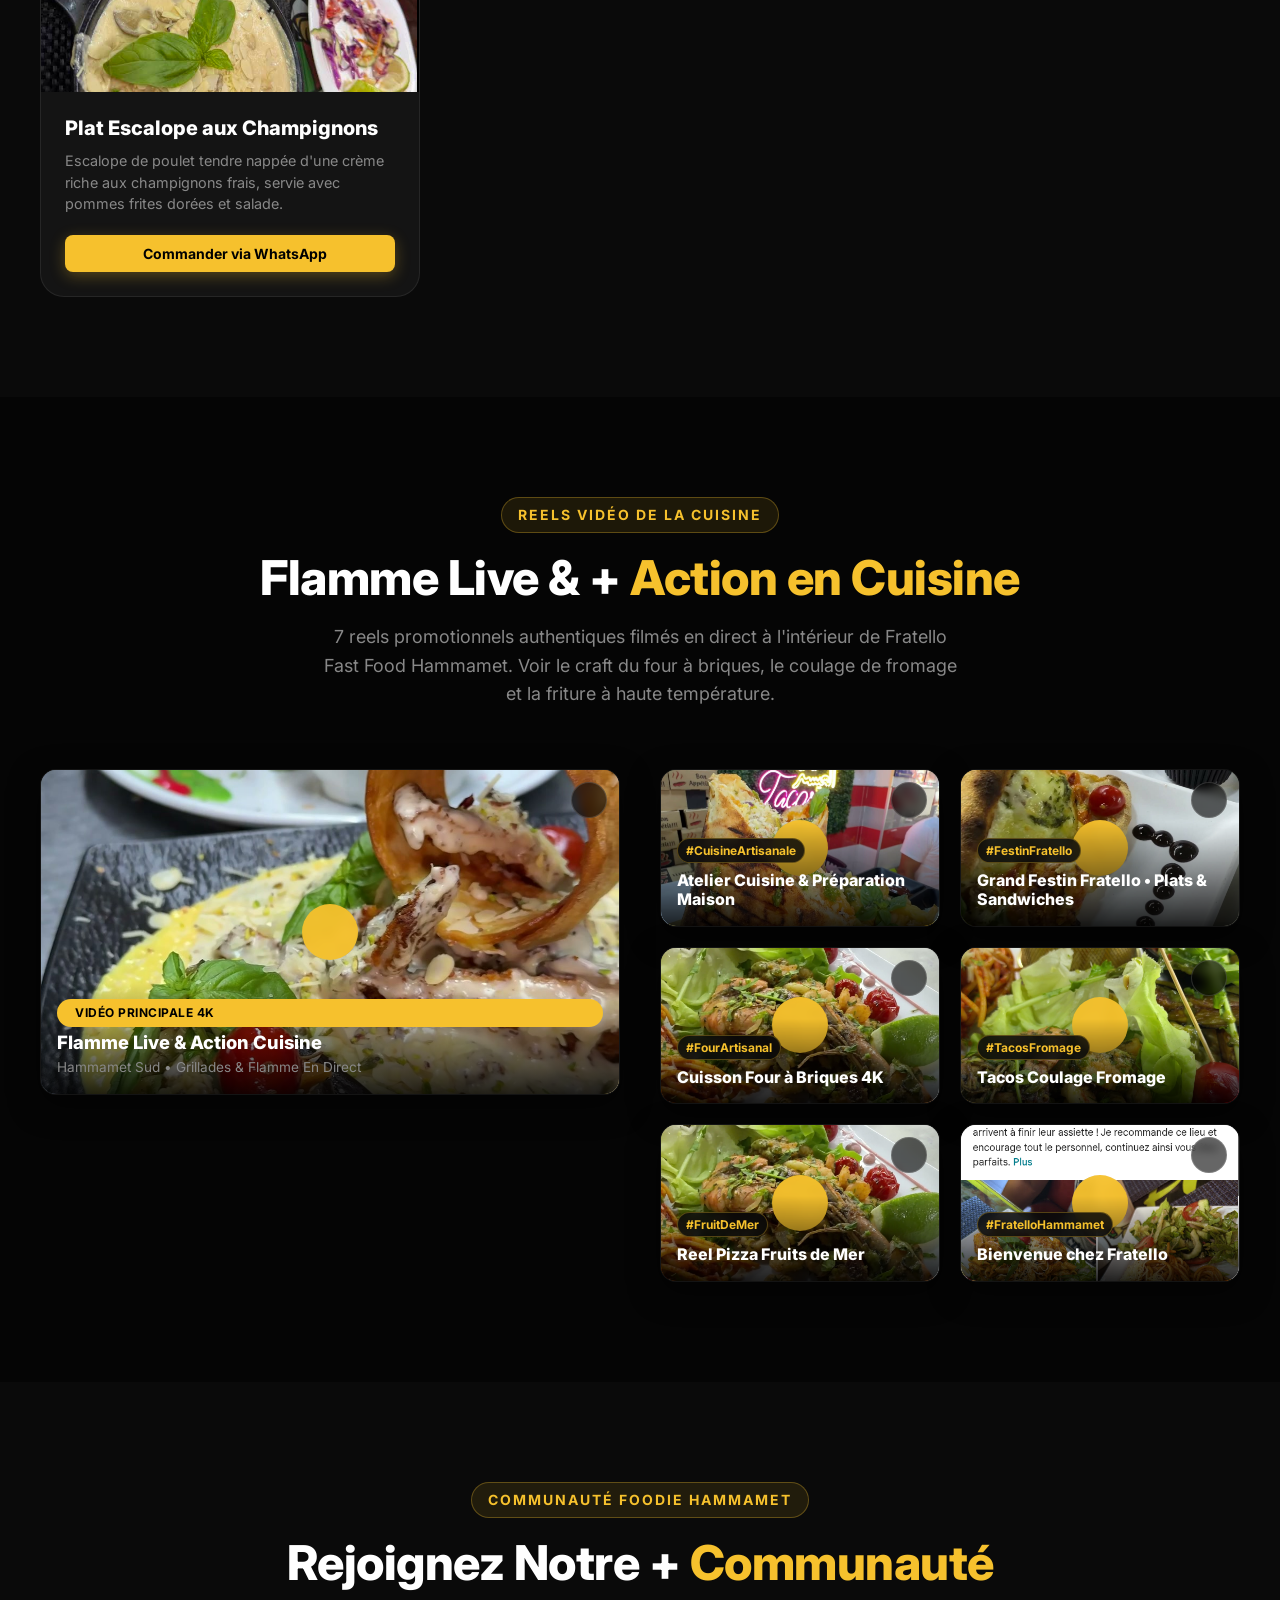
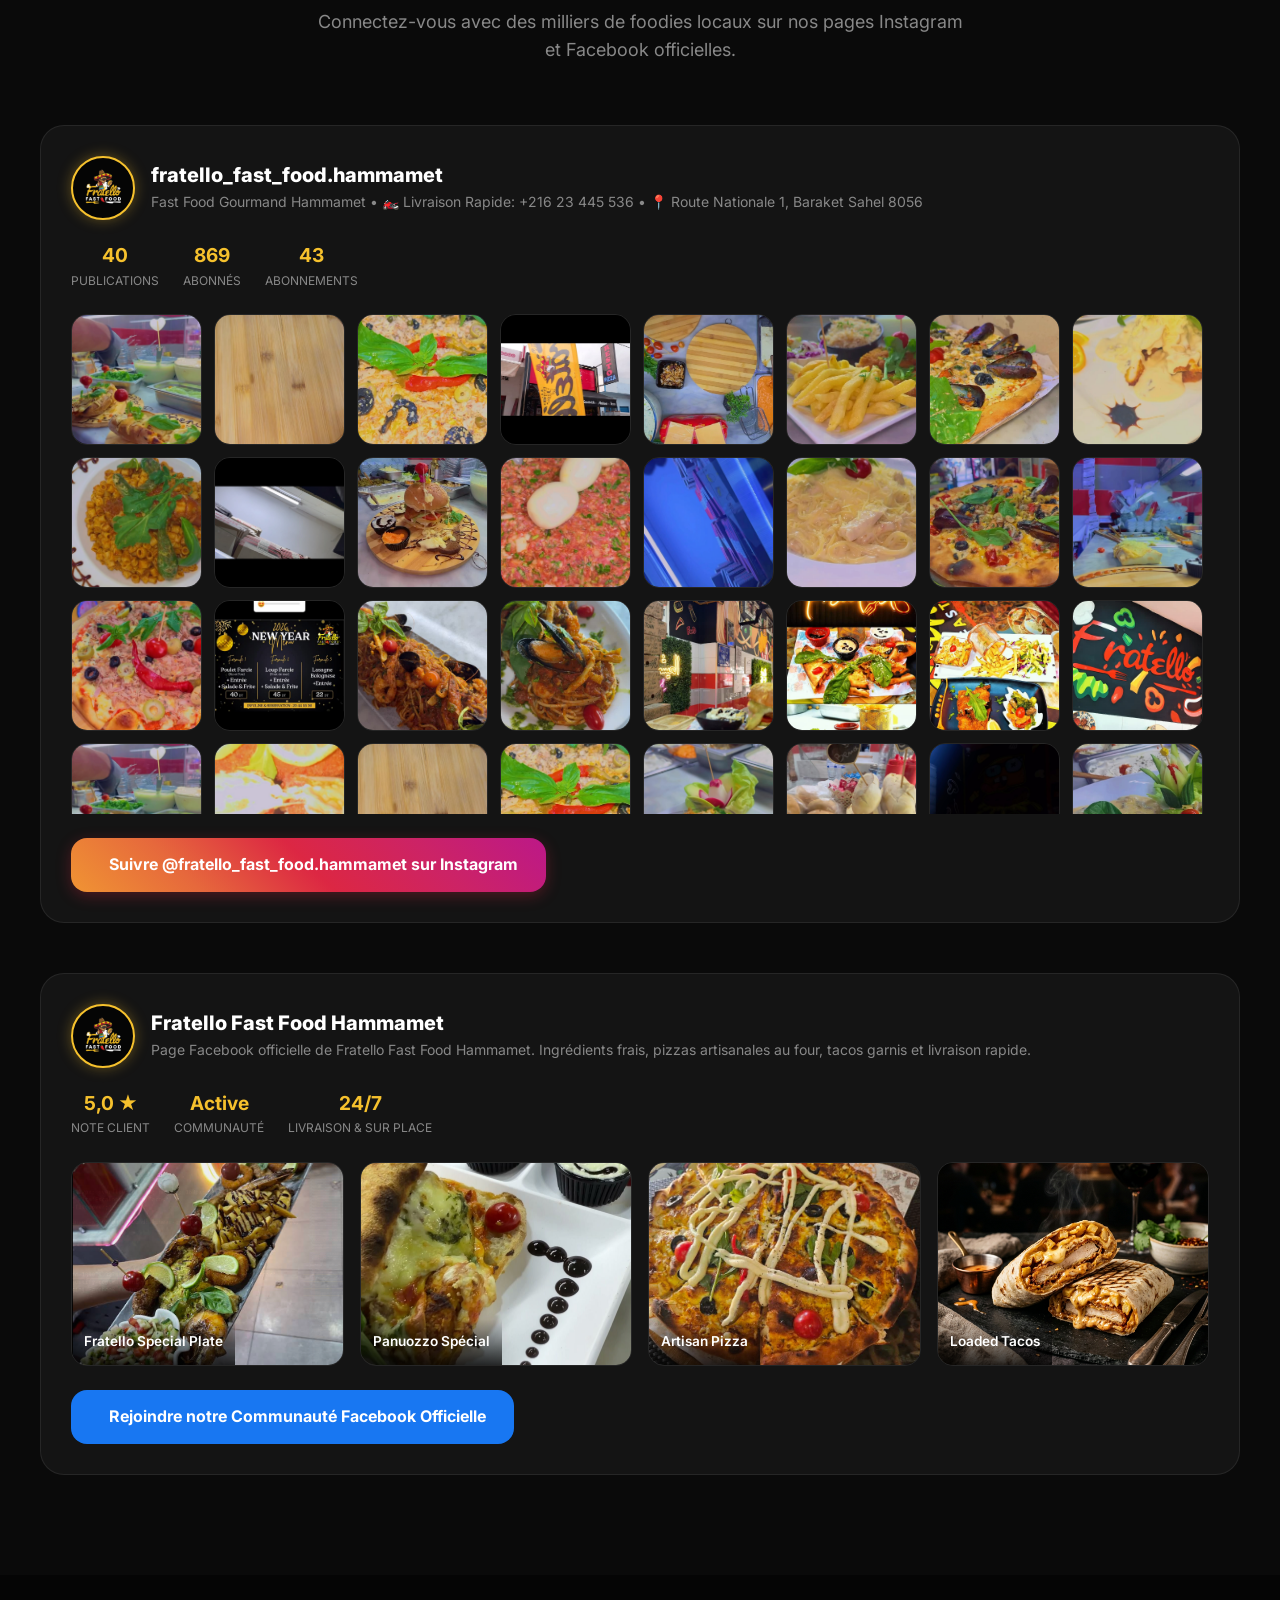
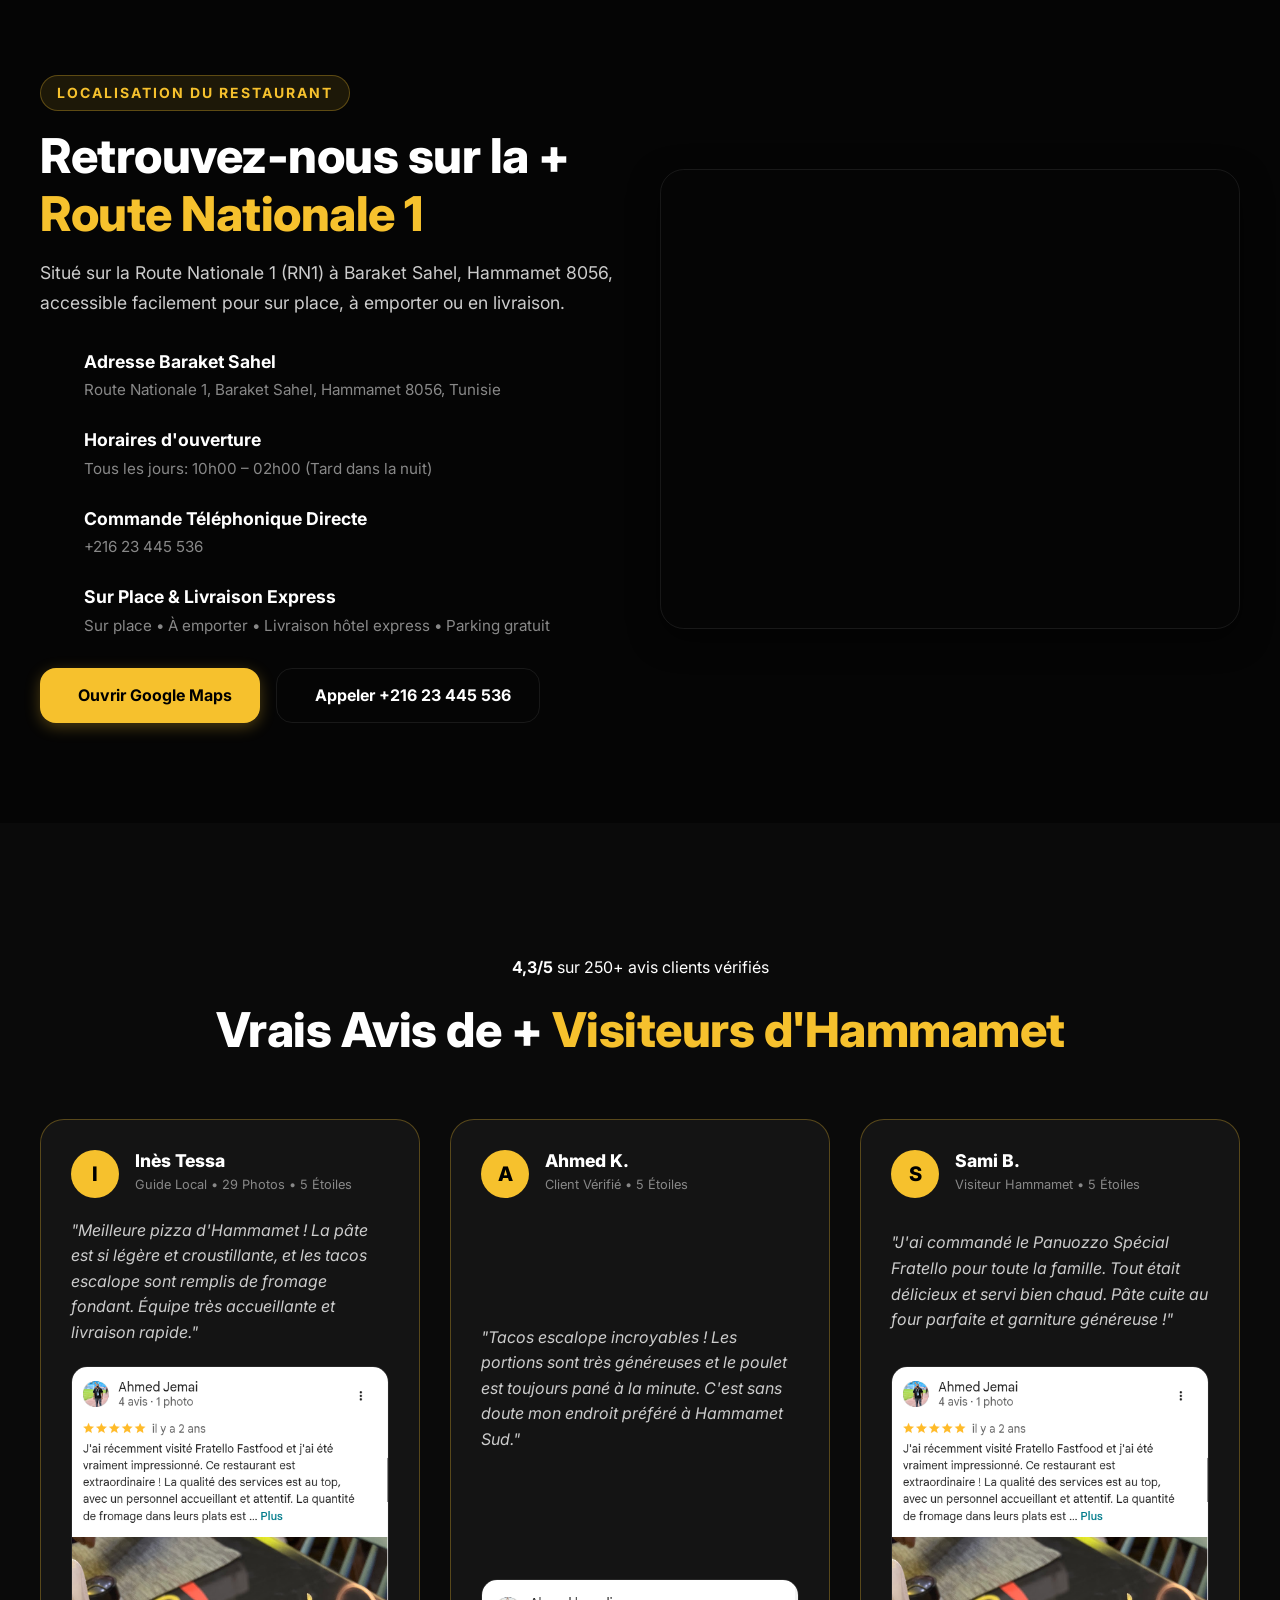
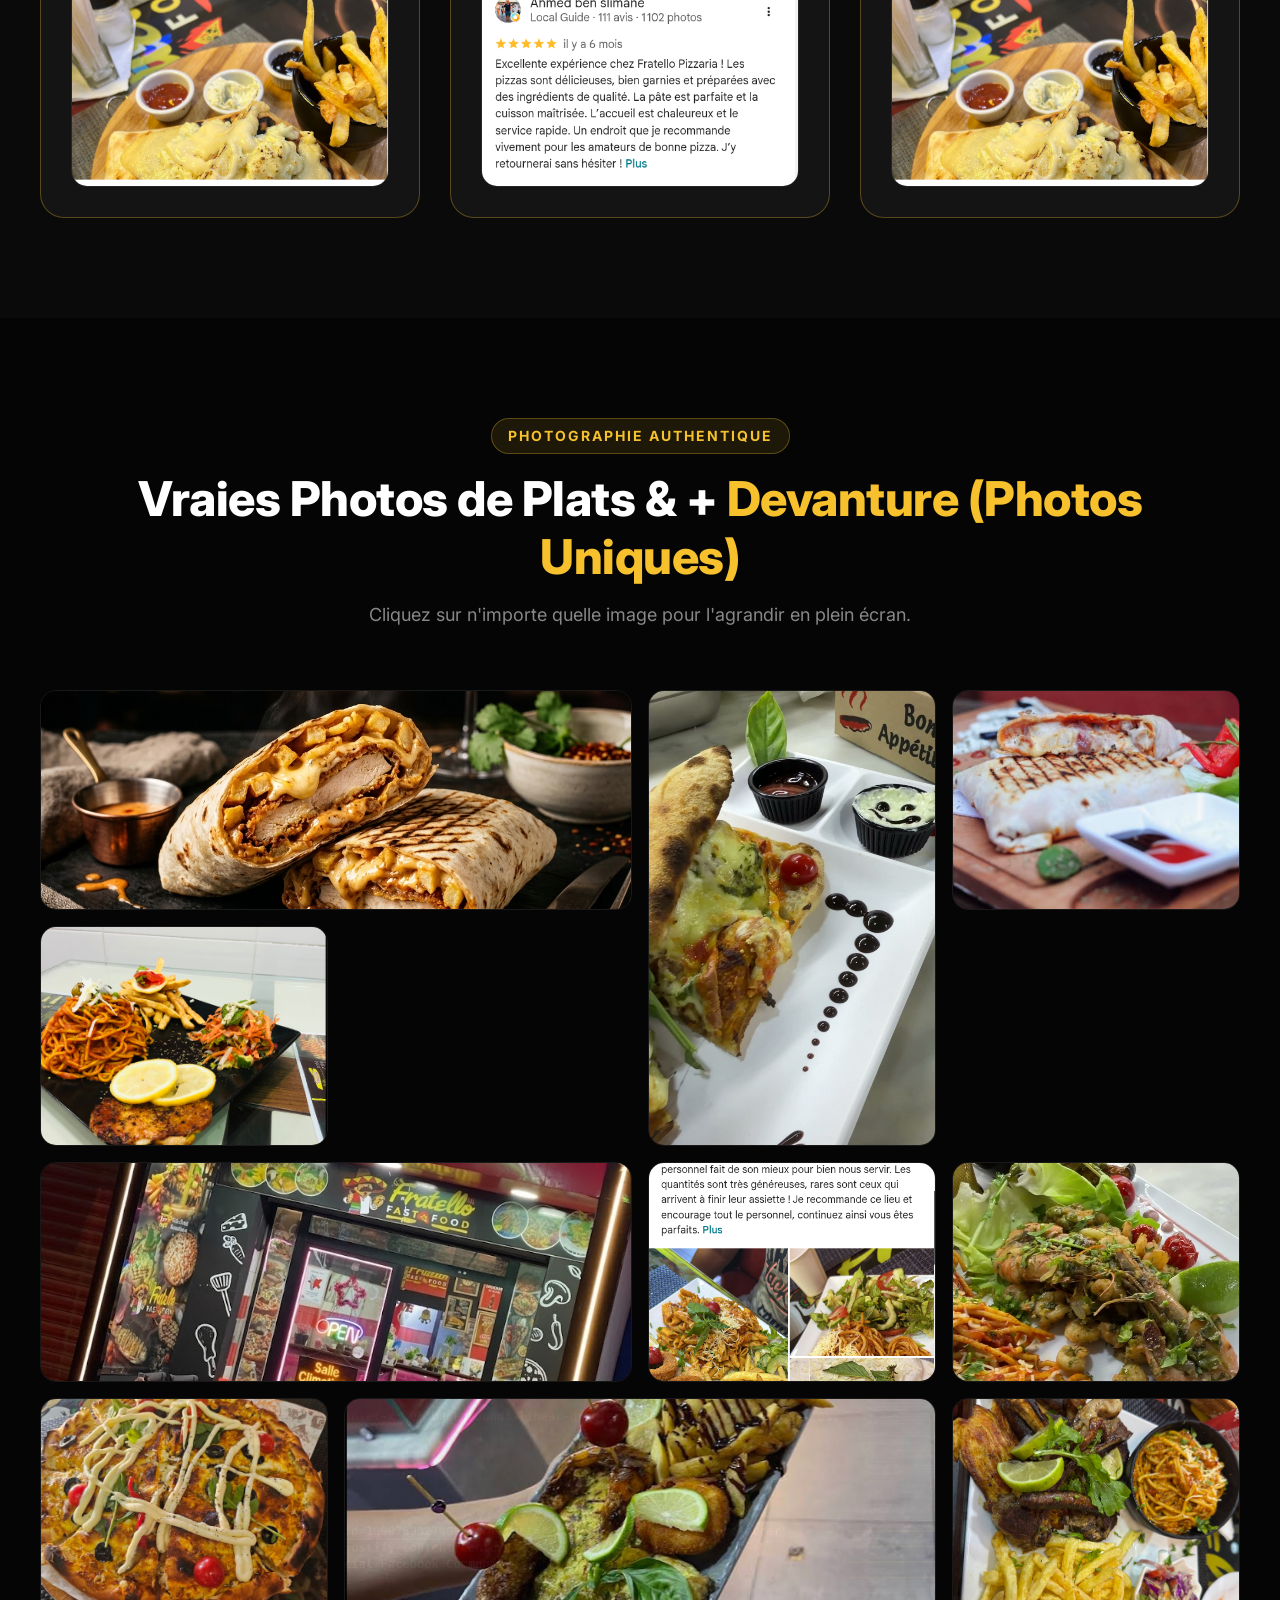
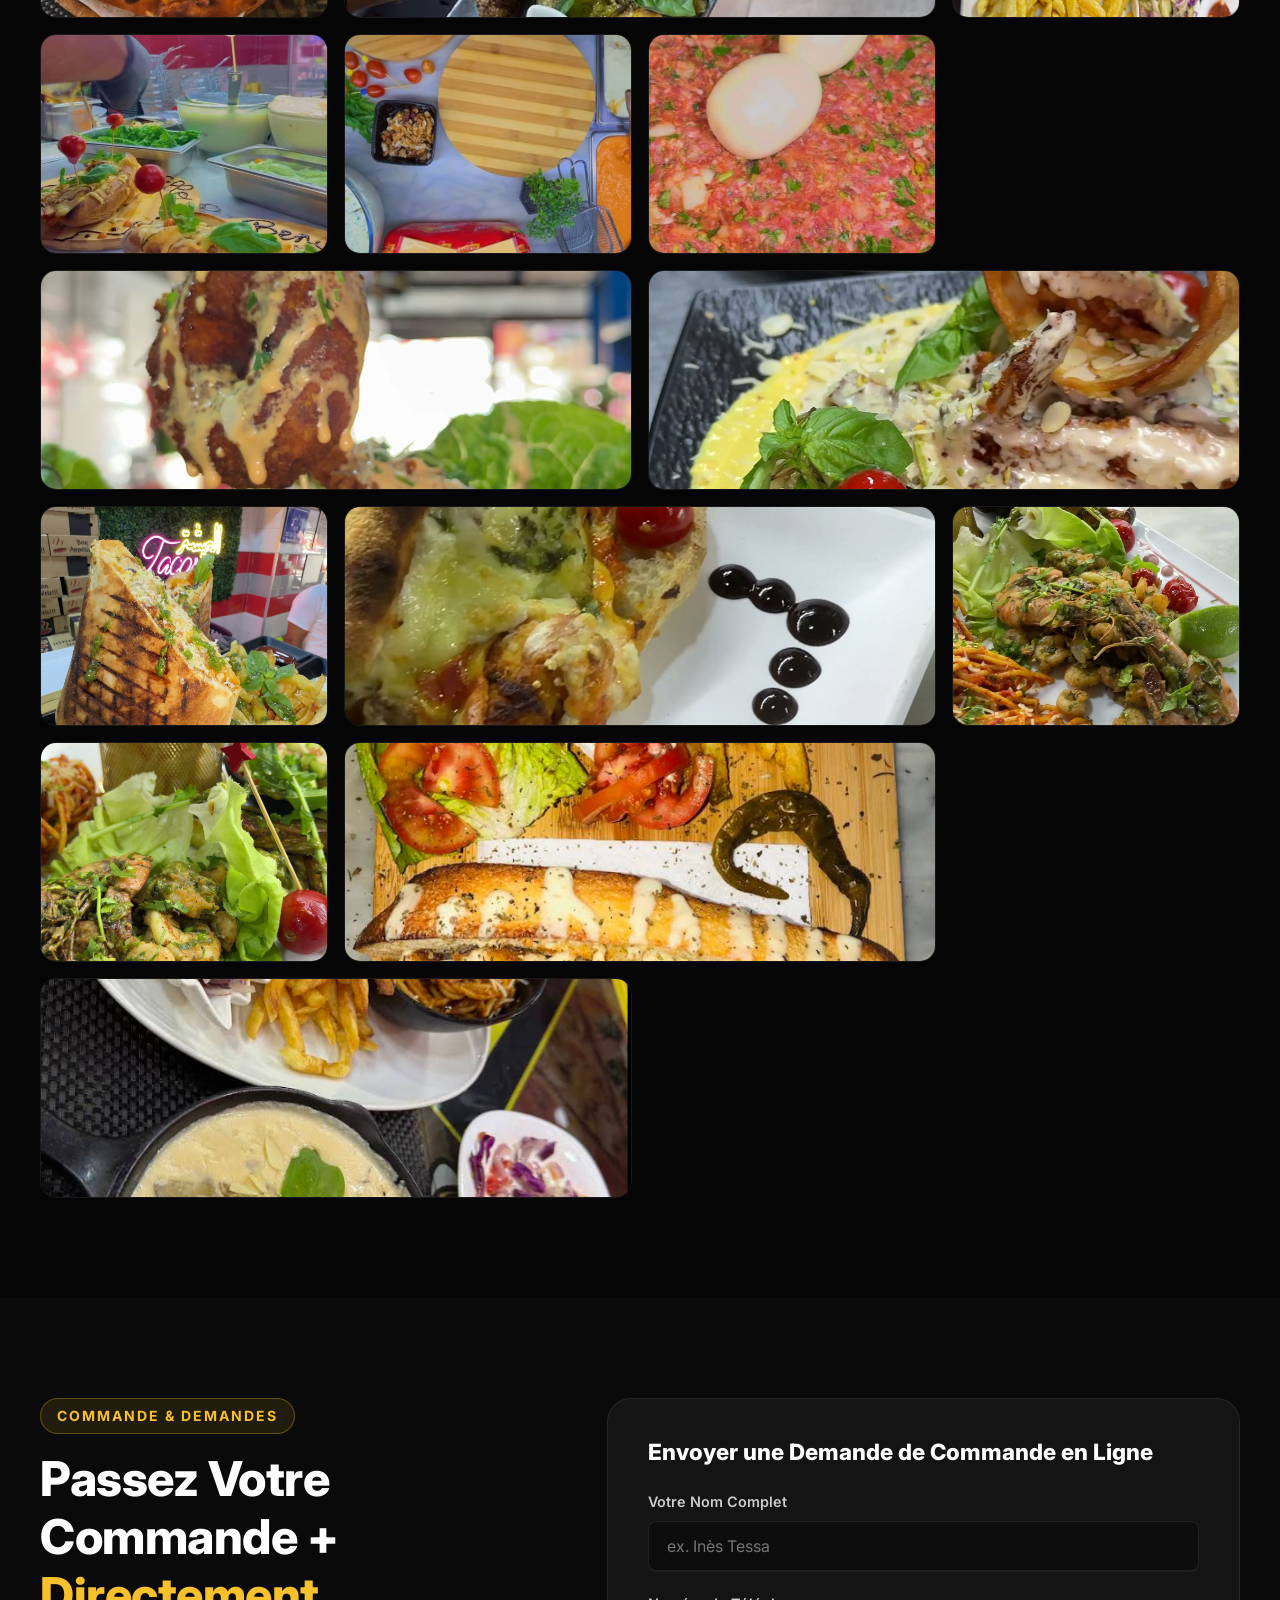
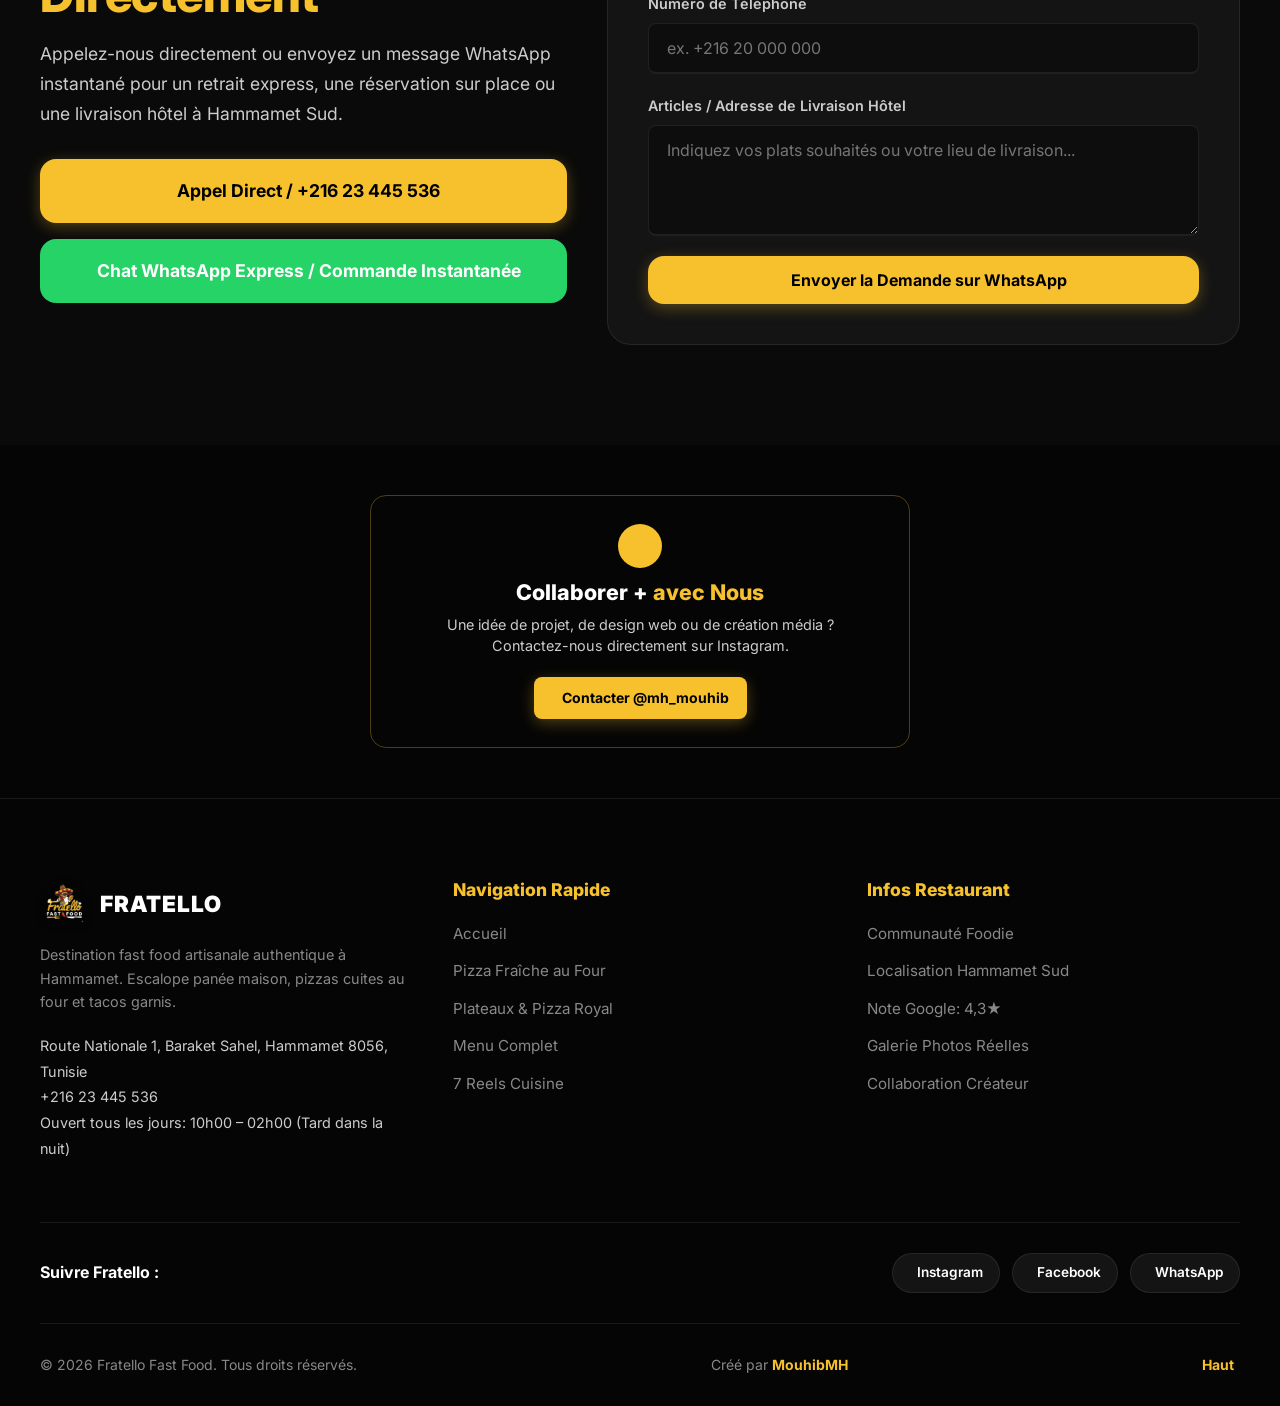
==== commit 03903e7b: "feat(theme): implement controlled Dark Mode + Light Mode theme system - Default Dark Theme: Preserve" ====
--- a/index.html
+++ b/index.html
@@ -5,8 +5,15 @@
   <meta name="viewport" content="width=device-width, initial-scale=1.0">
   <title data-fr="Fratello Fast Food | Vrai Goût & Ingrédients Frais | Hammamet, Tunisie" data-en="Fratello Fast Food | Authentic Real Flavor & Fresh Ingredients | Hammamet, Tunisia">Fratello Fast Food | Vrai Goût & Ingrédients Frais | Hammamet, Tunisie</title>
   <meta name="description" content="Fratello Fast Food Hammamet officiel. Suivez-nous sur Instagram @fratello_fast_food.hammamet et Facebook. Découvrez la vraie photographie culinaire, 7 reels promotionnels, pizzas artisanales cuites au four, tacos escalope garnis, grillades mixtes et Makloub tunisien. Ouvert tous les jours 10h - 02h.">
-  <meta name="keywords" content="Fratello Fast Food, Restaurant Hammamet, Pizza Fruits de Mer, Tacos Escalope, Makloub Hammamet, Fast Food Tunisia, Gourmet Burgers Hammamet, Pizza Royal Fratello, Fratello Instagram, Fratello Facebook, fast food tunisie, pizza hammamet, livraison hammamet">
   <meta name="theme-color" content="#F6C12D">
+
+  <!-- Early Theme Initialization (Prevents Light/Dark Flash) -->
+  <script>
+    (function() {
+      var savedTheme = localStorage.getItem('fratello_theme') || 'dark';
+      document.documentElement.setAttribute('data-theme', savedTheme);
+    })();
+  </script>
 
   <!-- Favicon & Apple Touch Icon (Transparent Logo Only) -->
   <link rel="icon" type="image/png" href="assets/logo/logo.png">
@@ -160,6 +167,12 @@
             <button class="lang-btn" data-lang="en" role="radio" aria-checked="false" aria-label="English">EN</button>
           </div>
 
+          <!-- Theme Switcher Toggle -->
+          <button class="theme-toggle" aria-label="Passer au mode clair" title="Passer au mode clair">
+            <i data-lucide="moon" class="theme-icon theme-icon-dark"></i>
+            <i data-lucide="sun" class="theme-icon theme-icon-light"></i>
+          </button>
+
           <a href="tel:+21623445536" class="nav-phone-btn" aria-label="Appeler le +216 23 445 536">
             <i data-lucide="phone-call"></i>
             <span>+216 23 445 536</span>
@@ -185,6 +198,10 @@
             <button class="lang-btn active" data-lang="fr" role="radio" aria-checked="true" aria-label="Français">FR</button>
             <button class="lang-btn" data-lang="en" role="radio" aria-checked="false" aria-label="English">EN</button>
           </div>
+          <button class="theme-toggle" aria-label="Passer au mode clair" title="Passer au mode clair">
+            <i data-lucide="moon" class="theme-icon theme-icon-dark"></i>
+            <i data-lucide="sun" class="theme-icon theme-icon-light"></i>
+          </button>
           <button id="drawer-close" class="drawer-close-btn" aria-label="Fermer le menu">
             <i data-lucide="x"></i>
           </button>
--- a/style.css
+++ b/style.css
@@ -2,39 +2,155 @@
    Fratello Fast Food - Design System & Master Stylesheet
    ========================================================================== */
 
-:root {
-  /* Color System */
+/* ==========================================================================
+   Theme System — Dark (Default) + Light
+   ========================================================================== */
+:root,
+[data-theme="dark"] {
+  /* Brand — constant across themes */
   --brand-yellow: #F6C12D;
   --brand-yellow-hover: #e0ac1e;
   --brand-yellow-glow: rgba(246, 193, 45, 0.35);
-  --bg-dark: #0a0a0a;
-  --bg-darker: #050505;
-  --bg-card: #141414;
-  --bg-card-hover: #1c1c1c;
+  --brand-yellow-subtle: rgba(246, 193, 45, 0.1);
+  --border-yellow: rgba(246, 193, 45, 0.3);
+
+  /* Backgrounds */
+  --bg-body: #0a0a0a;
+  --bg-section-alt: #050505;
+  --bg-surface: #141414;
+  --bg-surface-hover: #1c1c1c;
+  --bg-elevated: #1a1a1a;
+  --bg-input: #0d0d0d;
   --bg-overlay: rgba(10, 10, 10, 0.85);
-  
-  /* Text Colors */
-  --text-white: #ffffff;
-  --text-light: #cccccc;
+  --bg-navbar-glass: rgba(10, 10, 10, 0.75);
+  --bg-drawer-overlay: rgba(0, 0, 0, 0.8);
+
+  /* Text */
+  --text-primary: #ffffff;
+  --text-secondary: #cccccc;
   --text-muted: #888888;
-
-  /* Borders & Radii */
-  --border-color: rgba(255, 255, 255, 0.08);
-  --border-yellow: rgba(246, 193, 45, 0.3);
+  --text-on-accent: #000000;
+
+  /* Borders */
+  --border-subtle: rgba(255, 255, 255, 0.08);
+  --border-default: rgba(255, 255, 255, 0.12);
+
+  /* Shadows */
+  --shadow-glow: 0 0 25px rgba(246, 193, 45, 0.25);
+  --shadow-card: 0 10px 30px rgba(0, 0, 0, 0.5);
+  --shadow-toast: 0 10px 30px rgba(0, 0, 0, 0.6);
+  --shadow-elevated: 0 8px 25px rgba(0, 0, 0, 0.6);
+
+  /* Hero overlay */
+  --hero-gradient-top: rgba(10, 10, 10, 0.75);
+  --hero-gradient-mid: rgba(10, 10, 10, 0.85);
+  --hero-gradient-bot: rgba(10, 10, 10, 0.98);
+
+  /* Scrollbar */
+  --scrollbar-track: #0a0a0a;
+  --scrollbar-thumb: #333333;
+
+  /* Misc */
+  --lang-switcher-bg: rgba(255, 255, 255, 0.06);
+  --lang-switcher-border: rgba(255, 255, 255, 0.12);
+  --btn-outline-hover-bg: rgba(246, 193, 45, 0.05);
+  --social-icon-bg: rgba(255, 255, 255, 0.08);
+  --drawer-panel-bg: #141414;
+  --ticker-bg: #050505;
+  --collab-gradient: var(--collab-gradient);
+
+  /* Non-themeable constants */
   --radius-sm: 8px;
   --radius-md: 16px;
   --radius-lg: 24px;
   --radius-full: 9999px;
-
-  /* Transitions & Shadows */
   --transition-fast: 0.2s ease;
   --transition-base: 0.3s ease;
-  --shadow-glow: 0 0 25px rgba(246, 193, 45, 0.25);
-  --shadow-card: 0 10px 30px rgba(0, 0, 0, 0.5);
-
-  /* Typography */
   --font-heading: 'Inter', system-ui, -apple-system, sans-serif;
   --font-body: 'Inter', system-ui, -apple-system, sans-serif;
+}
+
+/* Light Theme */
+[data-theme="light"] {
+  /* Backgrounds — warm ivory/cream, NOT clinical white */
+  --bg-body: #f5f0e8;
+  --bg-section-alt: #ede7db;
+  --bg-surface: #ffffff;
+  --bg-surface-hover: #f9f6f0;
+  --bg-elevated: #ffffff;
+  --bg-input: #faf8f4;
+  --bg-overlay: rgba(0, 0, 0, 0.6);
+  --bg-navbar-glass: rgba(245, 240, 232, 0.85);
+  --bg-drawer-overlay: rgba(0, 0, 0, 0.5);
+
+  /* Text — warm charcoal, NOT harsh black */
+  --text-primary: #1a1a1a;
+  --text-secondary: #3d3d3d;
+  --text-muted: #777777;
+  --text-on-accent: #000000;
+
+  /* Borders — warm, visible but subtle */
+  --border-subtle: rgba(0, 0, 0, 0.08);
+  --border-default: rgba(0, 0, 0, 0.12);
+
+  /* Shadows — softer */
+  --shadow-card: 0 4px 20px rgba(0, 0, 0, 0.08);
+  --shadow-toast: 0 4px 20px rgba(0, 0, 0, 0.12);
+  --shadow-elevated: 0 4px 16px rgba(0, 0, 0, 0.1);
+
+  /* Hero overlay — keep readable over dark video */
+  --hero-gradient-top: rgba(0, 0, 0, 0.55);
+  --hero-gradient-mid: rgba(0, 0, 0, 0.6);
+  --hero-gradient-bot: rgba(245, 240, 232, 0.98);
+
+  /* Scrollbar */
+  --scrollbar-track: #ede7db;
+  --scrollbar-thumb: #c4bba8;
+
+  /* Misc */
+  --lang-switcher-bg: rgba(0, 0, 0, 0.05);
+  --lang-switcher-border: rgba(0, 0, 0, 0.1);
+  --brand-yellow-subtle: rgba(246, 193, 45, 0.15);
+  --btn-outline-hover-bg: rgba(246, 193, 45, 0.08);
+  --social-icon-bg: rgba(0, 0, 0, 0.06);
+  --drawer-panel-bg: #f5f0e8;
+  --ticker-bg: #ede7db;
+  --collab-gradient: linear-gradient(135deg, #f5f0e8 0%, #faf3e0 100%);
+}
+
+/* Theme transition — restrained, only for themed properties */
+html[data-theme] body,
+html[data-theme] .navbar,
+html[data-theme] .toast,
+html[data-theme] .menu-card,
+html[data-theme] .modal-dialog,
+html[data-theme] .contact-info-card,
+html[data-theme] .contact-form-card,
+html[data-theme] .review-card,
+html[data-theme] .drawer-panel,
+html[data-theme] .form-control,
+html[data-theme] input,
+html[data-theme] textarea,
+html[data-theme] select {
+  transition: background-color 250ms ease, border-color 250ms ease, color 250ms ease;
+}
+
+@media (prefers-reduced-motion: reduce) {
+  html[data-theme] body,
+  html[data-theme] .navbar,
+  html[data-theme] .toast,
+  html[data-theme] .menu-card,
+  html[data-theme] .modal-dialog,
+  html[data-theme] .contact-info-card,
+  html[data-theme] .contact-form-card,
+  html[data-theme] .review-card,
+  html[data-theme] .drawer-panel,
+  html[data-theme] .form-control,
+  html[data-theme] input,
+  html[data-theme] textarea,
+  html[data-theme] select {
+    transition: none;
+  }
 }
 
 /* Reset & Base Setup */
@@ -50,8 +166,8 @@
 }
 
 body {
-  background-color: var(--bg-dark);
-  color: var(--text-white);
+  background-color: var(--bg-body);
+  color: var(--text-primary);
   font-family: var(--font-body);
   line-height: 1.6;
   overflow-x: hidden;
@@ -67,7 +183,7 @@
   font-family: var(--font-heading);
   font-weight: 800;
   line-height: 1.2;
-  color: var(--text-white);
+  color: var(--text-primary);
 }
 
 a {
@@ -123,11 +239,11 @@
 }
 
 ::-webkit-scrollbar-track {
-  background: #0a0a0a;
+  background: var(--scrollbar-track);
 }
 
 ::-webkit-scrollbar-thumb {
-  background: #333333;
+  background: var(--scrollbar-thumb);
   border-radius: 4px;
 }
 
@@ -166,7 +282,7 @@
 }
 
 .bg-darker {
-  background-color: var(--bg-darker);
+  background-color: var(--bg-section-alt);
 }
 
 .section-header {
@@ -180,7 +296,7 @@
   text-transform: uppercase;
   letter-spacing: 2px;
   color: var(--brand-yellow);
-  background: rgba(246, 193, 45, 0.1);
+  background: var(--brand-yellow-subtle);
   padding: 6px 16px;
   border-radius: var(--radius-full);
   border: 1px solid var(--border-yellow);
@@ -231,7 +347,7 @@
 
 .btn-yellow {
   background-color: var(--brand-yellow);
-  color: #000000;
+  color: var(--text-on-accent);
   box-shadow: 0 4px 15px rgba(246, 193, 45, 0.3);
 }
 
@@ -243,19 +359,19 @@
 
 .btn-outline {
   background: transparent;
-  color: var(--text-white);
-  border: 1px solid var(--border-color);
+  color: var(--text-primary);
+  border: 1px solid var(--border-subtle);
 }
 
 .btn-outline:hover {
   border-color: var(--brand-yellow);
   color: var(--brand-yellow);
-  background: rgba(246, 193, 45, 0.05);
+  background: var(--btn-outline-hover-bg);
 }
 
 .btn-insta {
   background: linear-gradient(45deg, #f09433 0%, #e6683c 25%, #dc2743 50%, #cc2366 75%, #bc1888 100%);
-  color: var(--text-white);
+  color: var(--text-primary);
   box-shadow: 0 4px 15px rgba(220, 39, 67, 0.3);
 }
 
@@ -267,7 +383,7 @@
 
 .btn-fb {
   background-color: #1877f2;
-  color: var(--text-white);
+  color: var(--text-primary);
 }
 
 .btn-fb:hover {
@@ -277,7 +393,7 @@
 
 .btn-whatsapp {
   background-color: #25d366;
-  color: var(--text-white);
+  color: var(--text-primary);
 }
 
 .btn-whatsapp:hover {
@@ -307,8 +423,8 @@
   position: relative;
   display: inline-flex;
   align-items: center;
-  background: rgba(255, 255, 255, 0.06);
-  border: 1px solid rgba(255, 255, 255, 0.12);
+  background: var(--lang-switcher-bg);
+  border: 1px solid var(--lang-switcher-border);
   padding: 3px;
   border-radius: var(--radius-full);
   user-select: none;
@@ -340,7 +456,7 @@
   min-height: 30px;
   font-size: 0.8rem;
   font-weight: 700;
-  color: var(--text-light);
+  color: var(--text-secondary);
   padding: 4px 12px;
   border-radius: var(--radius-full);
   transition: color 0.25s ease;
@@ -350,7 +466,7 @@
 }
 
 .lang-btn:hover {
-  color: var(--text-white);
+  color: var(--text-primary);
 }
 
 .lang-btn.active {
@@ -360,6 +476,56 @@
 .lang-btn:focus-visible {
   outline: 2px solid var(--brand-yellow);
   outline-offset: 2px;
+}
+
+/* Theme Toggle Button */
+.theme-toggle {
+  display: inline-flex;
+  align-items: center;
+  justify-content: center;
+  width: 36px;
+  height: 36px;
+  border-radius: var(--radius-full);
+  background: var(--lang-switcher-bg);
+  border: 1px solid var(--lang-switcher-border);
+  color: var(--brand-yellow);
+  cursor: pointer;
+  transition: background-color 0.25s ease, border-color 0.25s ease, transform 0.25s ease;
+  position: relative;
+  flex-shrink: 0;
+}
+
+.theme-toggle:hover {
+  background: var(--brand-yellow-subtle);
+  border-color: var(--border-yellow);
+  transform: scale(1.06);
+}
+
+.theme-toggle:focus-visible {
+  outline: 2px solid var(--brand-yellow);
+  outline-offset: 2px;
+}
+
+.theme-icon {
+  width: 18px;
+  height: 18px;
+  stroke-width: 2.2;
+}
+
+[data-theme="dark"] .theme-icon-light {
+  display: none !important;
+}
+
+[data-theme="dark"] .theme-icon-dark {
+  display: block !important;
+}
+
+[data-theme="light"] .theme-icon-dark {
+  display: none !important;
+}
+
+[data-theme="light"] .theme-icon-light {
+  display: block !important;
 }
 
 /* Badges */
@@ -377,7 +543,7 @@
 
 .badge-yellow {
   background-color: var(--brand-yellow);
-  color: #000;
+  color: var(--text-on-accent);
 }
 
 .badge-outline {
@@ -393,7 +559,7 @@
   position: fixed;
   inset: 0;
   z-index: 9999;
-  background-color: #0a0a0a;
+  background-color: var(--bg-body);
   display: flex;
   align-items: center;
   justify-content: center;
@@ -497,11 +663,11 @@
   pointer-events: auto;
   min-width: 280px;
   padding: 14px 20px;
-  background: var(--bg-card);
+  background: var(--bg-surface);
   border-left: 4px solid var(--brand-yellow);
   border-radius: var(--radius-sm);
-  color: var(--text-white);
-  box-shadow: 0 10px 30px rgba(0,0,0,0.6);
+  color: var(--text-primary);
+  box-shadow: var(--shadow-toast);
   display: flex;
   align-items: center;
   gap: 12px;
@@ -610,7 +776,7 @@
 }
 
 .navbar.scrolled {
-  background-color: rgba(10, 10, 10, 0.75);
+  background-color: var(--bg-navbar-glass);
   backdrop-filter: blur(16px) saturate(180%);
   -webkit-backdrop-filter: blur(16px) saturate(180%);
   padding: 10px 0;
@@ -664,7 +830,7 @@
   display: flex;
   align-items: center;
   justify-content: center;
-  color: var(--text-white);
+  color: var(--text-primary);
   font-size: 1.5rem;
 }
 
@@ -697,7 +863,7 @@
   font-size: 1.35rem;
   font-weight: 900;
   letter-spacing: 1.5px;
-  color: var(--text-white);
+  color: var(--text-primary);
 }
 
 .desktop-nav-links {
@@ -709,7 +875,7 @@
 .nav-link {
   font-size: 0.95rem;
   font-weight: 600;
-  color: var(--text-light);
+  color: var(--text-secondary);
   position: relative;
   padding: 6px 0;
 }
@@ -745,7 +911,7 @@
   gap: 8px;
   font-size: 0.9rem;
   font-weight: 700;
-  color: var(--text-white);
+  color: var(--text-primary);
 }
 
 .nav-phone-btn:hover {
@@ -770,7 +936,7 @@
 .drawer-overlay {
   position: absolute;
   inset: 0;
-  background: rgba(0, 0, 0, 0.8);
+  background: var(--bg-drawer-overlay);
   backdrop-filter: blur(8px);
 }
 
@@ -781,7 +947,7 @@
   width: 85%;
   max-width: 380px;
   height: 100%;
-  background: var(--bg-card);
+  background: var(--drawer-panel-bg);
   padding: 30px 24px;
   display: flex;
   flex-direction: column;
@@ -816,8 +982,8 @@
   width: 40px;
   height: 40px;
   border-radius: var(--radius-full);
-  background: rgba(255,255,255,0.05);
-  color: var(--text-white);
+  background: var(--social-icon-bg);
+  color: var(--text-primary);
   display: flex;
   align-items: center;
   justify-content: center;
@@ -833,9 +999,9 @@
 .drawer-link {
   font-size: 1.25rem;
   font-weight: 700;
-  color: var(--text-light);
+  color: var(--text-secondary);
   padding: 8px 0;
-  border-bottom: 1px solid var(--border-color);
+  border-bottom: 1px solid var(--border-subtle);
 }
 
 .drawer-link:hover {
@@ -859,11 +1025,11 @@
   width: 44px;
   height: 44px;
   border-radius: var(--radius-full);
-  background: rgba(255,255,255,0.08);
-  display: flex;
-  align-items: center;
-  justify-content: center;
-  color: var(--text-white);
+  background: var(--social-icon-bg);
+  display: flex;
+  align-items: center;
+  justify-content: center;
+  color: var(--text-primary);
 }
 
 /* ==========================================================================
@@ -959,7 +1125,7 @@
   gap: 10px;
   background: rgba(20, 20, 20, 0.85);
   backdrop-filter: blur(8px);
-  border: 1px solid var(--border-color);
+  border: 1px solid var(--border-subtle);
   padding: 8px 20px;
   border-radius: var(--radius-full);
   margin-bottom: 24px;
@@ -988,7 +1154,7 @@
 .status-text {
   font-size: 0.875rem;
   font-weight: 700;
-  color: var(--text-white);
+  color: var(--text-primary);
 }
 
 .hero-title {
@@ -1001,7 +1167,7 @@
 
 .hero-subtitle {
   font-size: clamp(1rem, 2vw, 1.25rem);
-  color: var(--text-light);
+  color: var(--text-secondary);
   max-width: 720px;
   margin-bottom: 36px;
   line-height: 1.7;
@@ -1061,9 +1227,9 @@
    ========================================================================== */
 .review-ticker-wrapper {
   width: 100%;
-  background: #111111;
-  border-top: 1px solid var(--border-color);
-  border-bottom: 1px solid var(--border-color);
+  background: var(--bg-elevated);
+  border-top: 1px solid var(--border-subtle);
+  border-bottom: 1px solid var(--border-subtle);
   overflow: hidden;
   padding: 14px 0;
   white-space: nowrap;
@@ -1087,7 +1253,7 @@
 .ticker-item {
   font-size: 0.95rem;
   font-weight: 600;
-  color: var(--text-light);
+  color: var(--text-secondary);
   display: inline-flex;
   align-items: center;
   gap: 8px;
@@ -1124,7 +1290,7 @@
   position: relative;
   border-radius: var(--radius-lg);
   overflow: hidden;
-  border: 1px solid var(--border-color);
+  border: 1px solid var(--border-subtle);
   box-shadow: var(--shadow-card);
   cursor: pointer;
 }
@@ -1144,7 +1310,7 @@
   position: absolute;
   top: 20px;
   left: 20px;
-  background: var(--bg-card);
+  background: var(--bg-surface);
   border: 1px solid var(--border-yellow);
   color: var(--brand-yellow);
   padding: 8px 16px;
@@ -1181,7 +1347,7 @@
 
 .section-description {
   font-size: 1.1rem;
-  color: var(--text-light);
+  color: var(--text-secondary);
   margin-bottom: 30px;
   line-height: 1.7;
 }
@@ -1210,7 +1376,7 @@
 .feature-checklist strong {
   display: block;
   font-size: 1.1rem;
-  color: var(--text-white);
+  color: var(--text-primary);
   margin-bottom: 4px;
 }
 
@@ -1235,9 +1401,9 @@
 }
 
 .platter-card {
-  background: var(--bg-card);
+  background: var(--bg-surface);
   border-radius: var(--radius-lg);
-  border: 1px solid var(--border-color);
+  border: 1px solid var(--border-subtle);
   overflow: hidden;
   position: relative;
   transition: transform var(--transition-base), border-color var(--transition-base);
@@ -1275,11 +1441,11 @@
 
 .platter-title {
   font-size: 1.8rem;
-  color: var(--text-white);
+  color: var(--text-primary);
 }
 
 .platter-desc {
-  color: var(--text-light);
+  color: var(--text-secondary);
   font-size: 1rem;
 }
 
@@ -1348,9 +1514,9 @@
 }
 
 .menu-card {
-  background: var(--bg-card);
+  background: var(--bg-surface);
   border-radius: var(--radius-lg);
-  border: 1px solid var(--border-color);
+  border: 1px solid var(--border-subtle);
   overflow: hidden;
   display: flex;
   flex-direction: column;
@@ -1460,7 +1626,7 @@
   border-radius: 16px;
   overflow: hidden;
   isolation: isolate; /* creates a stacking context */
-  border: 1px solid var(--border-color);
+  border: 1px solid var(--border-subtle);
   box-shadow: var(--shadow-card);
   transition: transform 0.3s ease, border-color 0.3s ease;
 }
@@ -1562,12 +1728,12 @@
 
 .video-info-overlay h3 {
   font-size: 1.15rem;
-  color: var(--text-white);
+  color: var(--text-primary);
 }
 
 .video-info-overlay h4 {
   font-size: 1rem;
-  color: var(--text-white);
+  color: var(--text-primary);
 }
 
 .video-info-overlay p {
@@ -1624,9 +1790,9 @@
 }
 
 .social-showcase-card {
-  background: var(--bg-card);
+  background: var(--bg-surface);
   border-radius: var(--radius-lg);
-  border: 1px solid var(--border-color);
+  border: 1px solid var(--border-subtle);
   padding: 30px;
 }
 
@@ -1650,7 +1816,7 @@
   height: 64px;
   border-radius: var(--radius-full);
   object-fit: contain;
-  background: #0b0f14;
+  background: var(--bg-section-alt);
   padding: 6px;
   border: 2px solid var(--brand-yellow);
   box-shadow: 0 0 14px rgba(246, 193, 45, 0.35);
@@ -1828,7 +1994,7 @@
 .info-item strong {
   display: block;
   font-size: 1.1rem;
-  color: var(--text-white);
+  color: var(--text-primary);
   margin-bottom: 2px;
 }
 
@@ -1846,7 +2012,7 @@
 .location-map {
   border-radius: var(--radius-lg);
   overflow: hidden;
-  border: 1px solid var(--border-color);
+  border: 1px solid var(--border-subtle);
   box-shadow: var(--shadow-card);
 }
 
@@ -1880,7 +2046,7 @@
 }
 
 .review-card {
-  background: var(--bg-card);
+  background: var(--bg-surface);
   border-radius: var(--radius-lg);
   border: 1px solid var(--border-yellow);
   padding: 30px;
@@ -1920,7 +2086,7 @@
 
 .review-body p {
   font-style: italic;
-  color: var(--text-light);
+  color: var(--text-secondary);
   line-height: 1.6;
 }
 
@@ -1955,7 +2121,7 @@
   position: relative;
   border-radius: var(--radius-md);
   overflow: hidden;
-  border: 1px solid var(--border-color);
+  border: 1px solid var(--border-subtle);
   cursor: pointer;
 }
 
@@ -2029,9 +2195,9 @@
 }
 
 .contact-form-card {
-  background: var(--bg-card);
+  background: var(--bg-surface);
   border-radius: var(--radius-lg);
-  border: 1px solid var(--border-color);
+  border: 1px solid var(--border-subtle);
   padding: 40px;
 }
 
@@ -2056,7 +2222,7 @@
 .form-group label {
   font-size: 0.9rem;
   font-weight: 600;
-  color: var(--text-light);
+  color: var(--text-secondary);
   transition: color 0.25s ease, transform 0.25s cubic-bezier(0.16, 1, 0.3, 1);
   transform-origin: left top;
 }
@@ -2069,11 +2235,11 @@
 .form-control, input[type="text"], input[type="tel"], select, textarea {
   width: 100%;
   padding: 14px 18px;
-  background: #0d0d0d;
-  border: 1px solid var(--border-color);
-  border-bottom: 2px solid var(--border-color);
+  background: var(--bg-input);
+  border: 1px solid var(--border-subtle);
+  border-bottom: 2px solid var(--border-subtle);
   border-radius: var(--radius-sm);
-  color: var(--text-white);
+  color: var(--text-primary);
   outline: none;
   transition: border-color 0.25s ease, border-bottom-color 0.25s ease, box-shadow 0.25s ease;
 }
@@ -2092,7 +2258,7 @@
    16. Collaboration Section (#collaboration)
    ========================================================================== */
 .collab-card {
-  background: linear-gradient(135deg, #141414 0%, #1f1a0a 100%);
+  background: var(--collab-gradient);
   border-radius: var(--radius-md);
   border: 1px solid var(--border-yellow);
   padding: 28px 20px;
@@ -2122,7 +2288,7 @@
 }
 
 .collab-desc {
-  color: var(--text-light);
+  color: var(--text-secondary);
   font-size: 0.9rem;
   margin-bottom: 20px;
   max-width: 440px;
@@ -2134,7 +2300,7 @@
    ========================================================================== */
 .site-footer {
   background-color: #050505;
-  border-top: 1px solid var(--border-color);
+  border-top: 1px solid var(--border-subtle);
   padding: 80px 0 30px;
 }
 
@@ -2172,7 +2338,7 @@
 
 .footer-address {
   font-style: normal;
-  color: var(--text-light);
+  color: var(--text-secondary);
   font-size: 0.9rem;
   line-height: 1.8;
 }
@@ -2195,7 +2361,7 @@
 }
 
 .footer-links a:hover {
-  color: var(--text-white);
+  color: var(--text-primary);
 }
 
 .footer-social-row {
@@ -2205,14 +2371,14 @@
   justify-content: space-between;
   gap: 20px;
   padding: 30px 0;
-  border-top: 1px solid var(--border-color);
-  border-bottom: 1px solid var(--border-color);
+  border-top: 1px solid var(--border-subtle);
+  border-bottom: 1px solid var(--border-subtle);
   margin-bottom: 30px;
 }
 
 .social-label {
   font-weight: 700;
-  color: var(--text-white);
+  color: var(--text-primary);
 }
 
 .social-badges-group {
@@ -2228,8 +2394,8 @@
   border-radius: var(--radius-full);
   font-size: 0.85rem;
   font-weight: 600;
-  background: var(--bg-card);
-  border: 1px solid var(--border-color);
+  background: var(--bg-surface);
+  border: 1px solid var(--border-subtle);
 }
 
 .footer-bottom-bar {
@@ -2266,7 +2432,7 @@
   z-index: 8900;
   background: rgba(10, 10, 10, 0.95);
   backdrop-filter: blur(12px);
-  border-top: 1px solid var(--border-color);
+  border-top: 1px solid var(--border-subtle);
   padding: 12px 20px;
   display: flex;
   gap: 12px;
@@ -2298,7 +2464,7 @@
 .btn-call {
   background: #222;
   color: #fff;
-  border: 1px solid var(--border-color);
+  border: 1px solid var(--border-subtle);
 }
 
 .btn-wa {
@@ -2330,7 +2496,7 @@
 }
 
 .modal-dialog {
-  background: var(--bg-card);
+  background: var(--bg-surface);
   border-radius: var(--radius-lg);
   border: 1px solid var(--border-yellow);
   width: 100%;
@@ -2353,8 +2519,8 @@
   width: 40px;
   height: 40px;
   border-radius: var(--radius-full);
-  background: rgba(255,255,255,0.08);
-  color: var(--text-white);
+  background: var(--social-icon-bg);
+  color: var(--text-primary);
   display: flex;
   align-items: center;
   justify-content: center;
@@ -2417,7 +2583,7 @@
 
 .lightbox-caption {
   margin-top: 16px;
-  color: var(--text-light);
+  color: var(--text-secondary);
   font-size: 1.1rem;
   font-weight: 600;
   text-align: center;
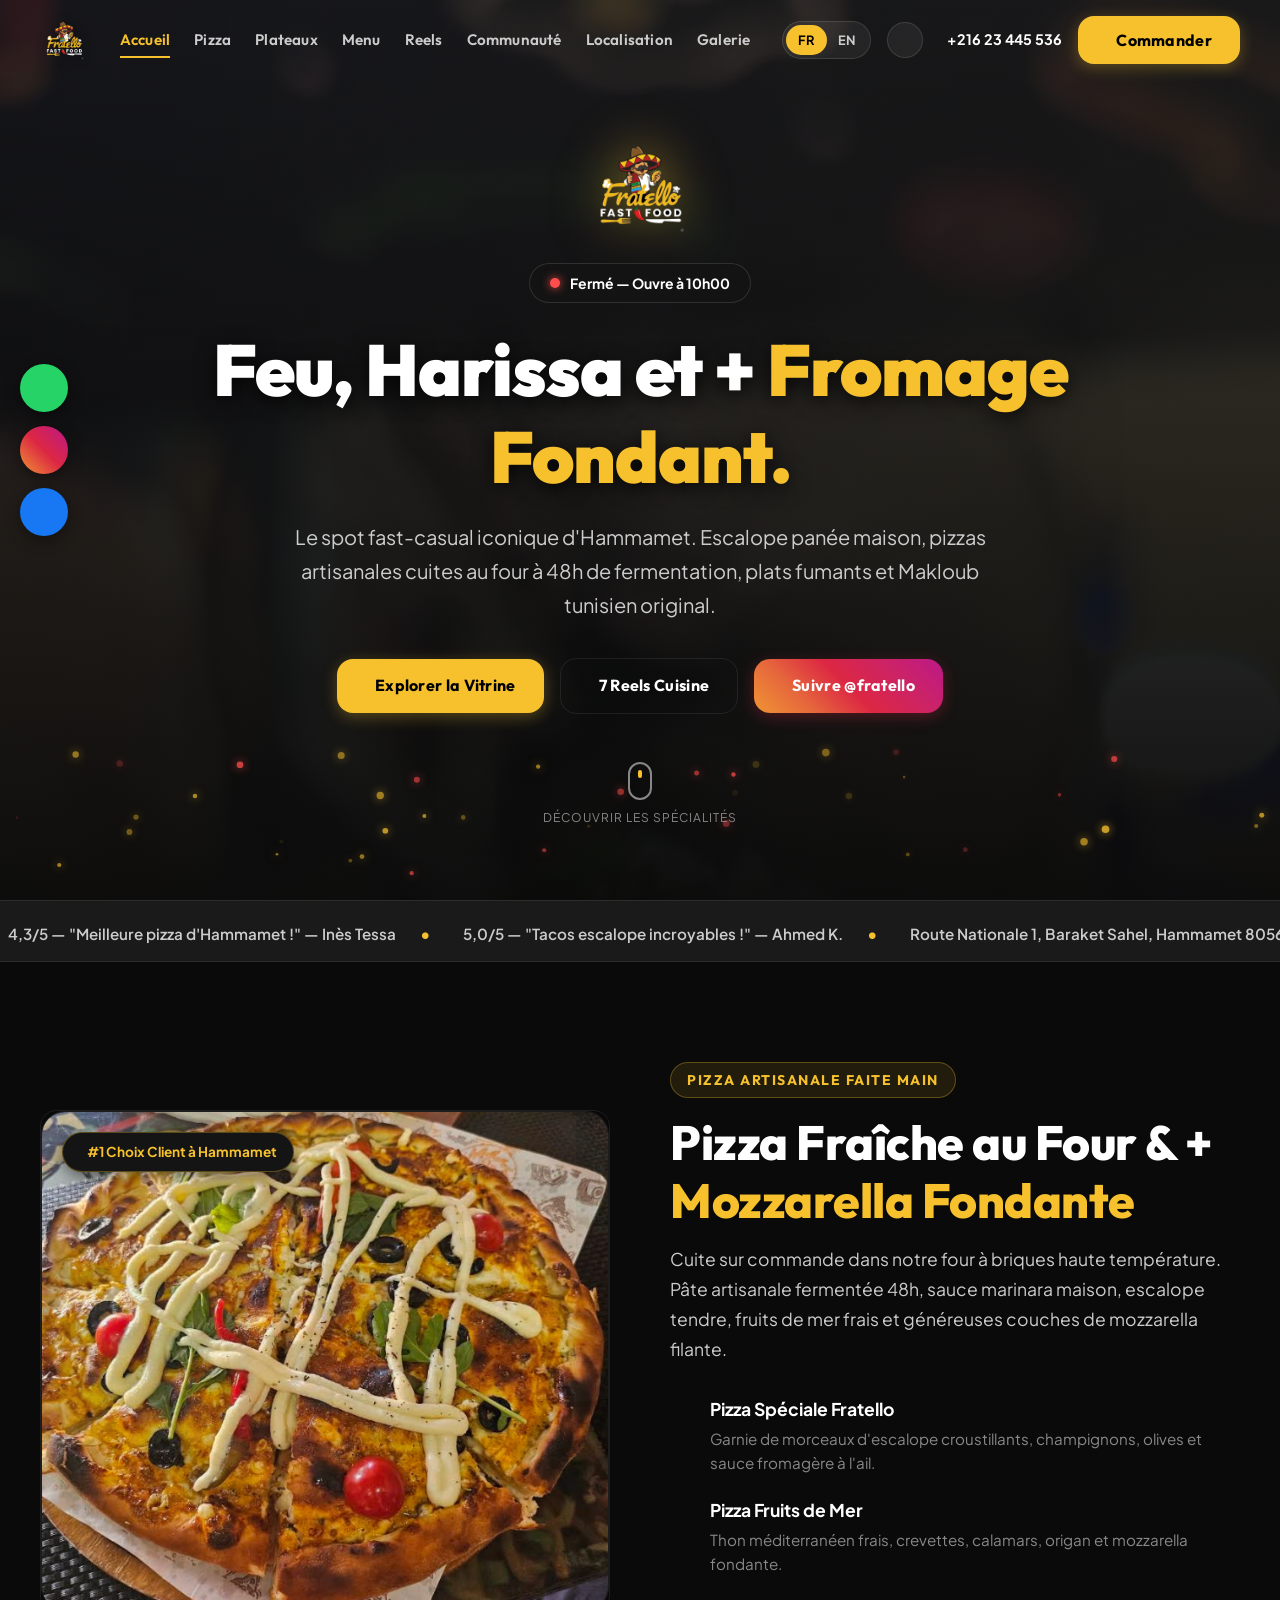
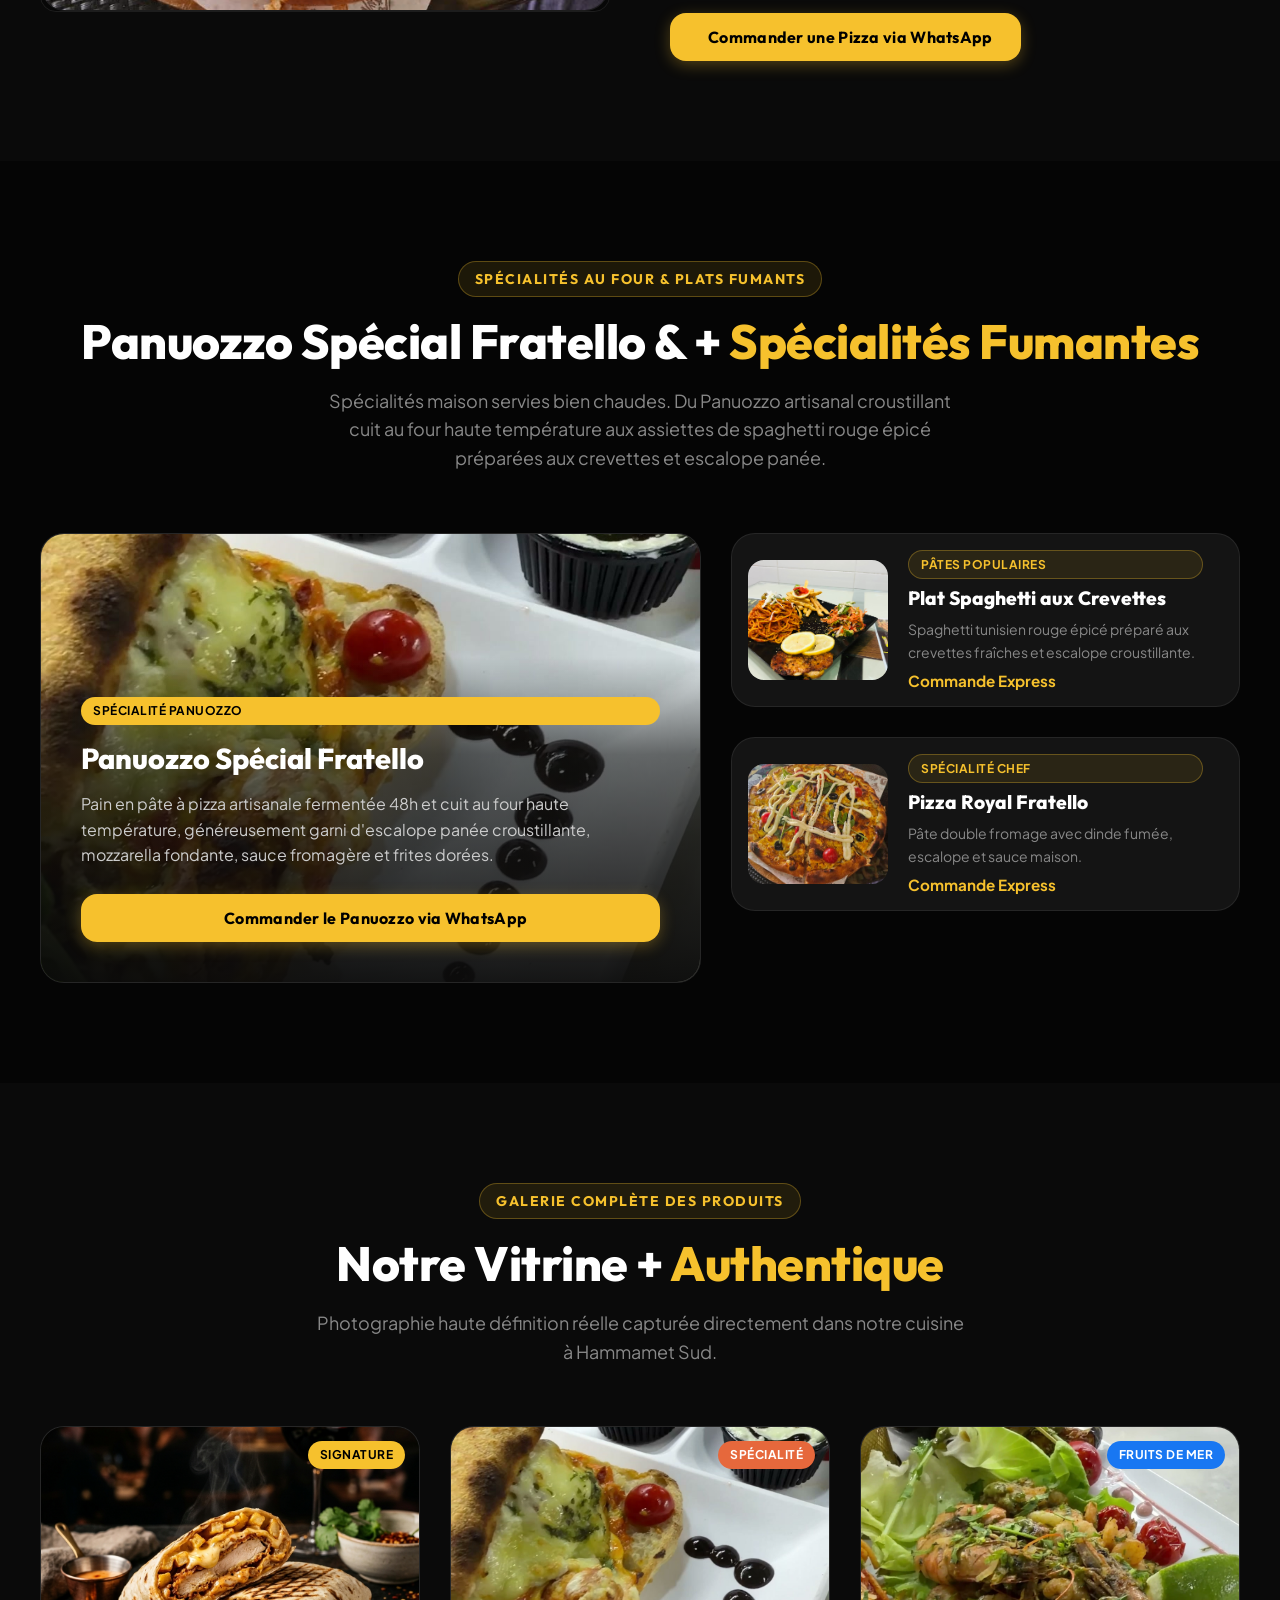
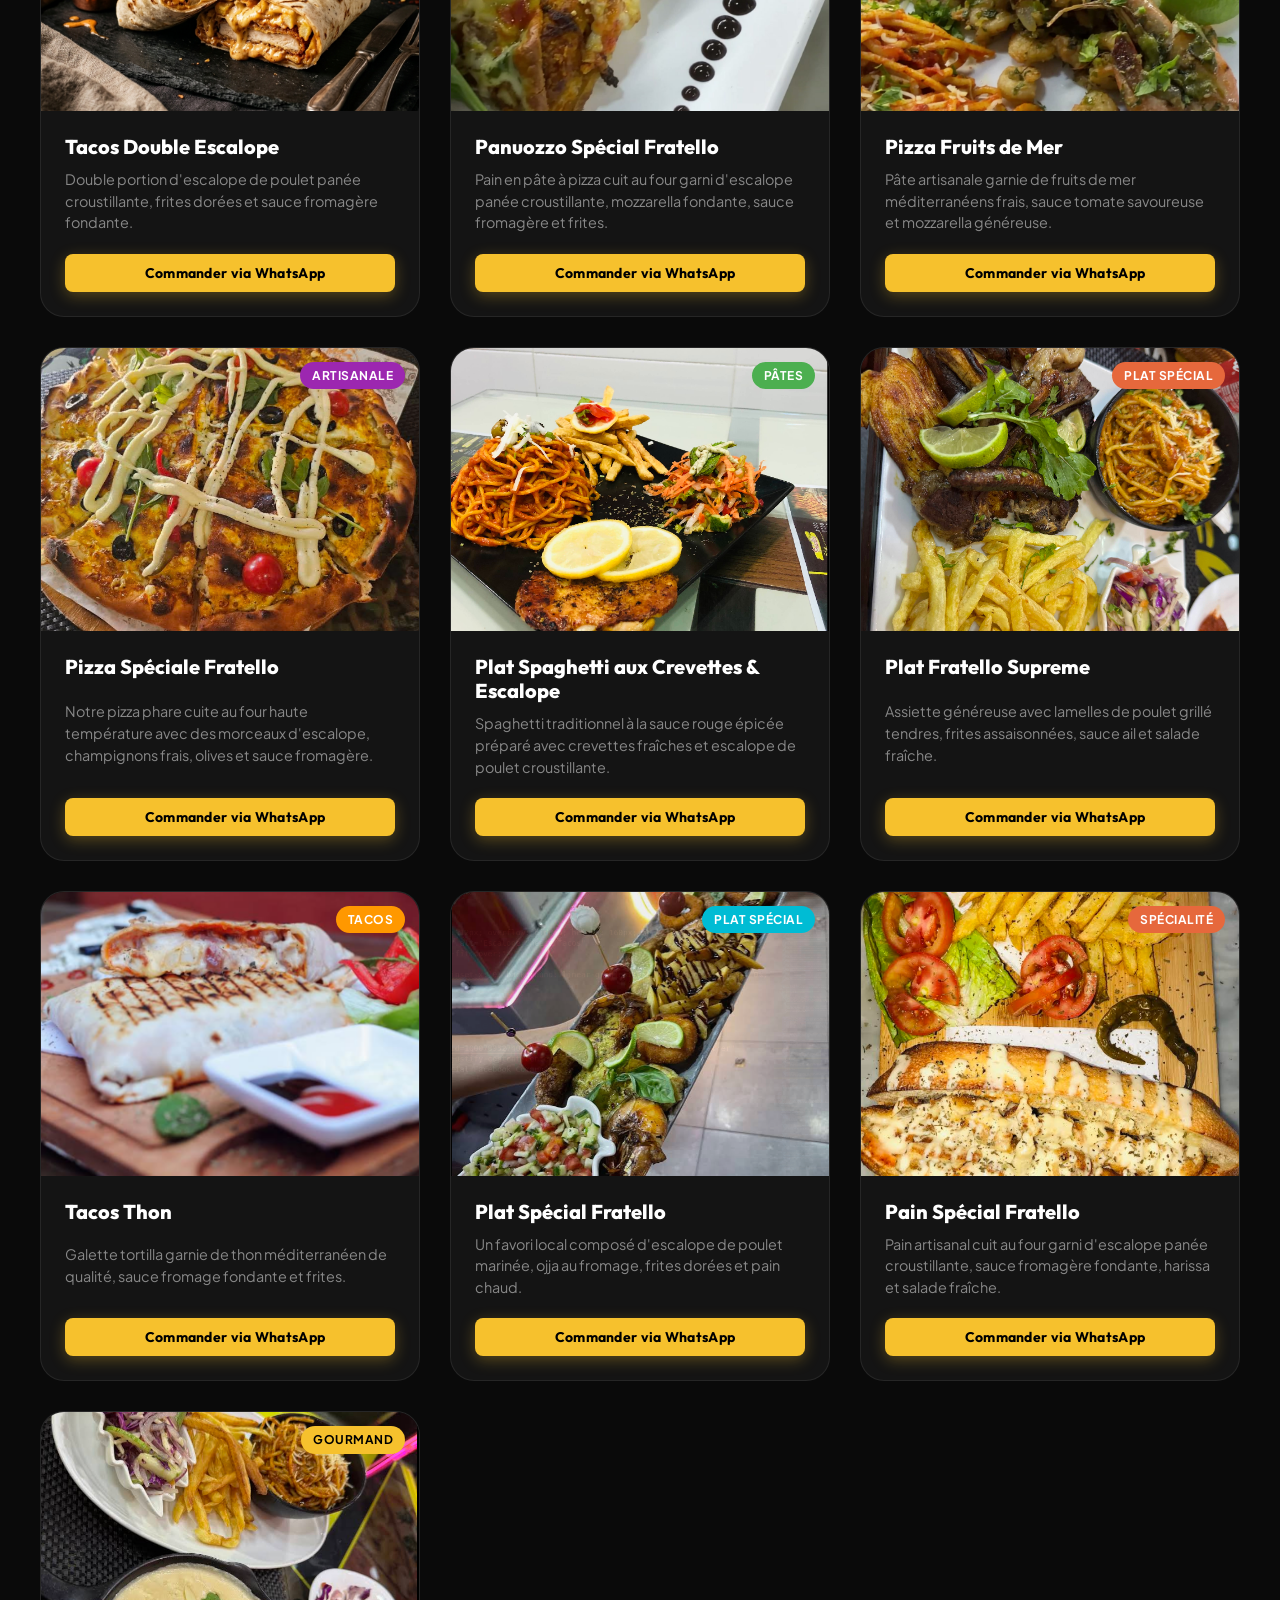
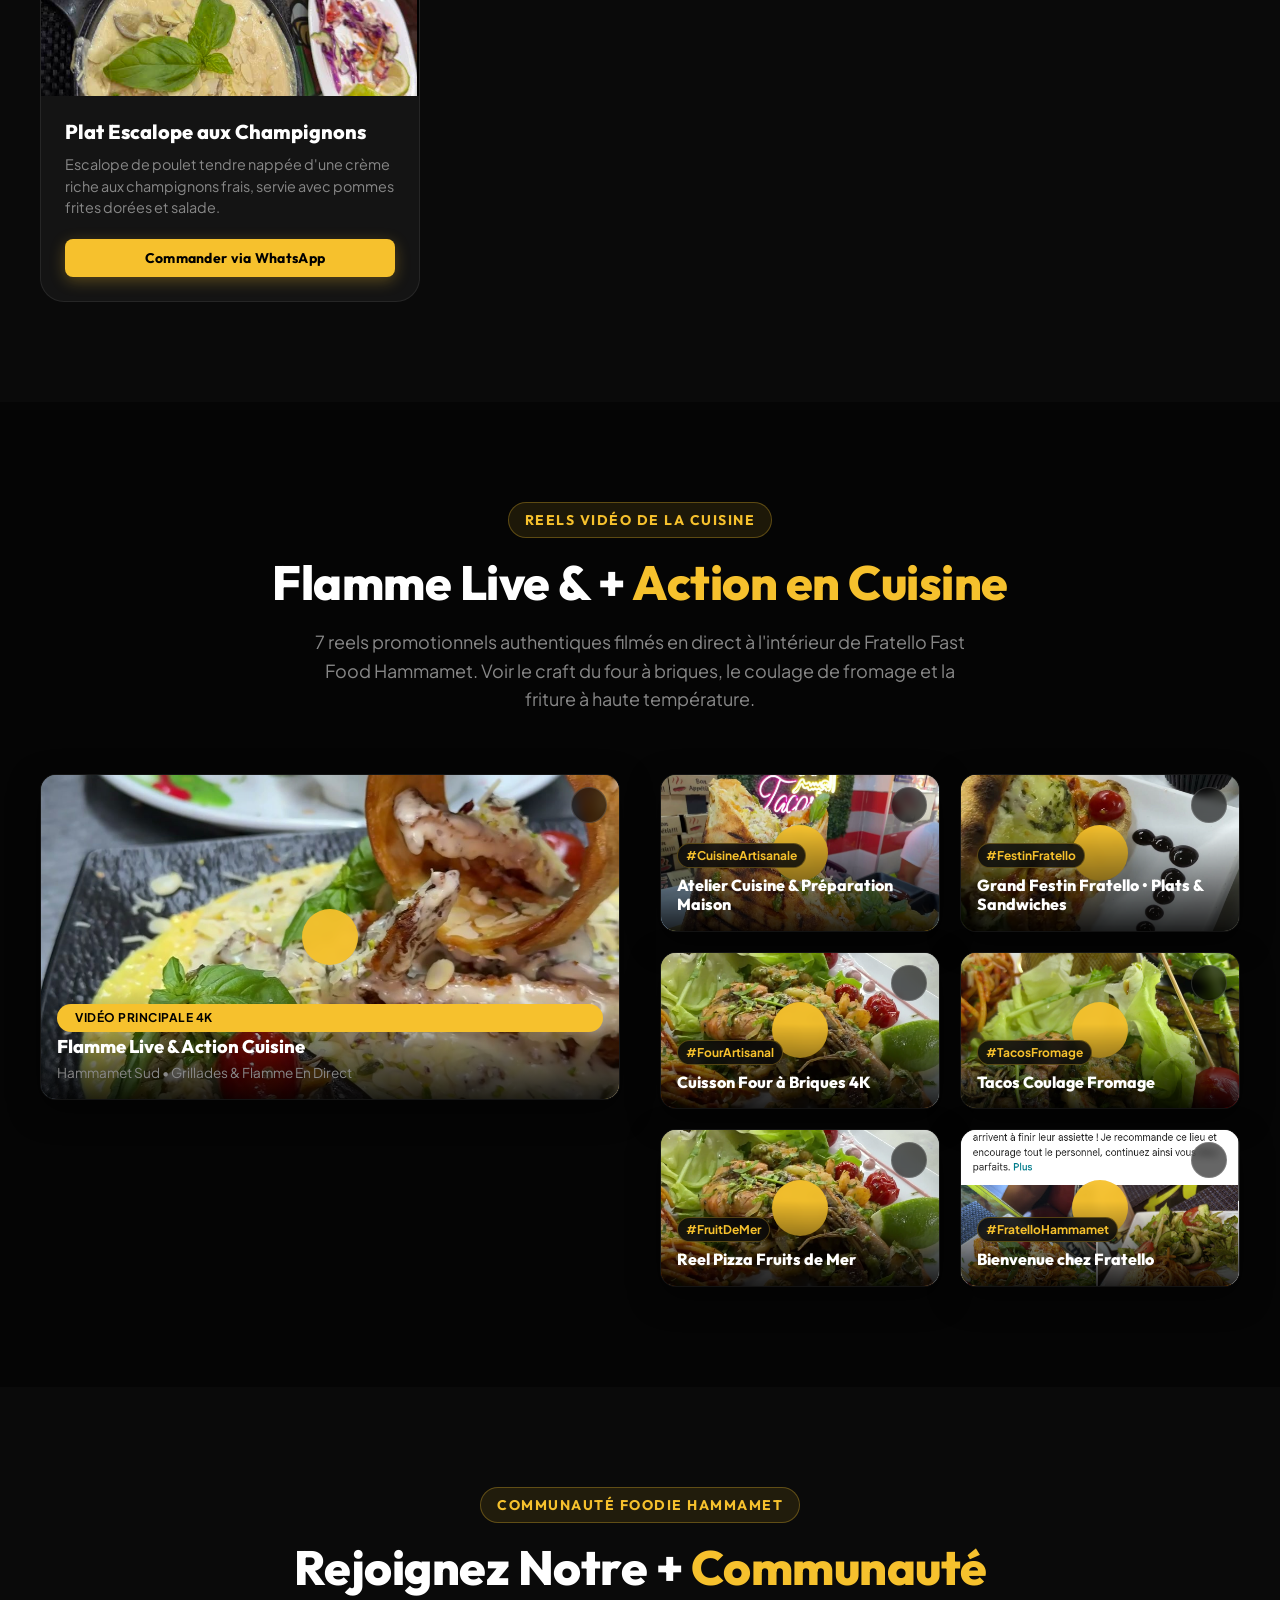
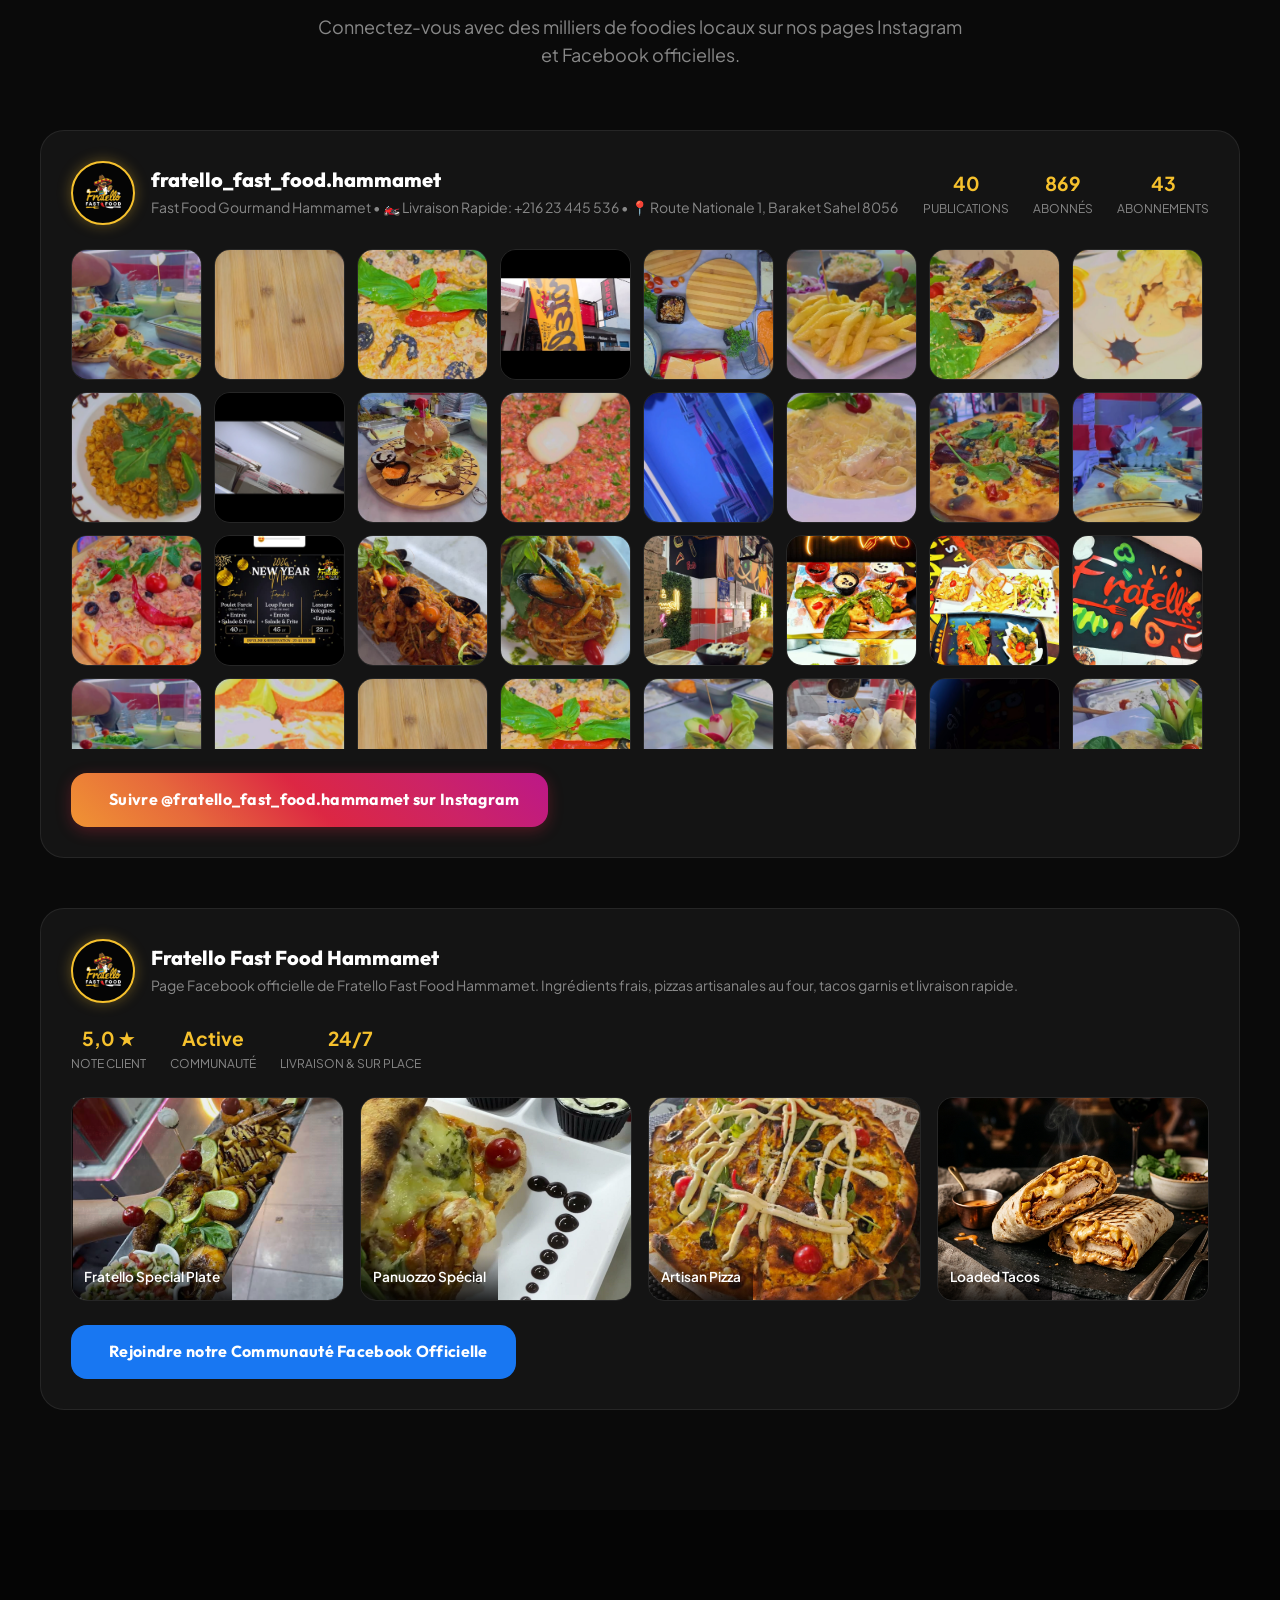
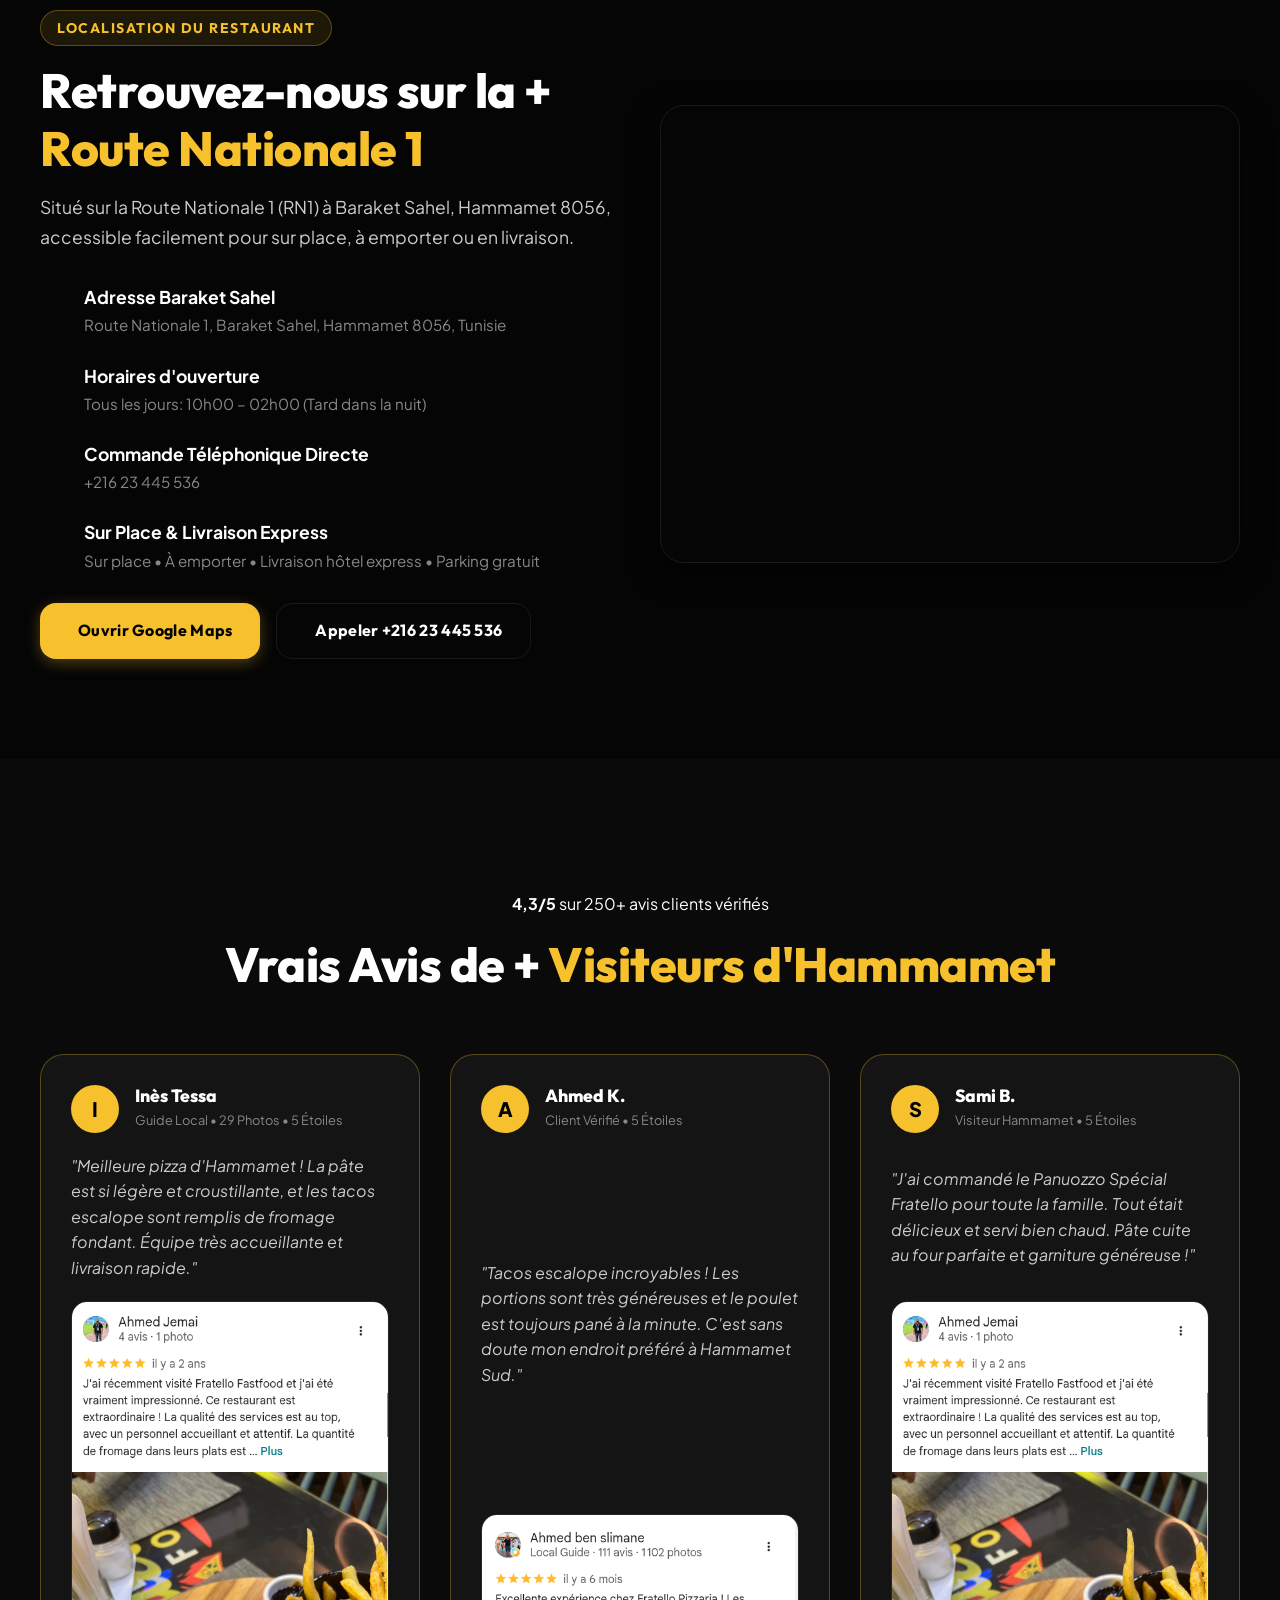
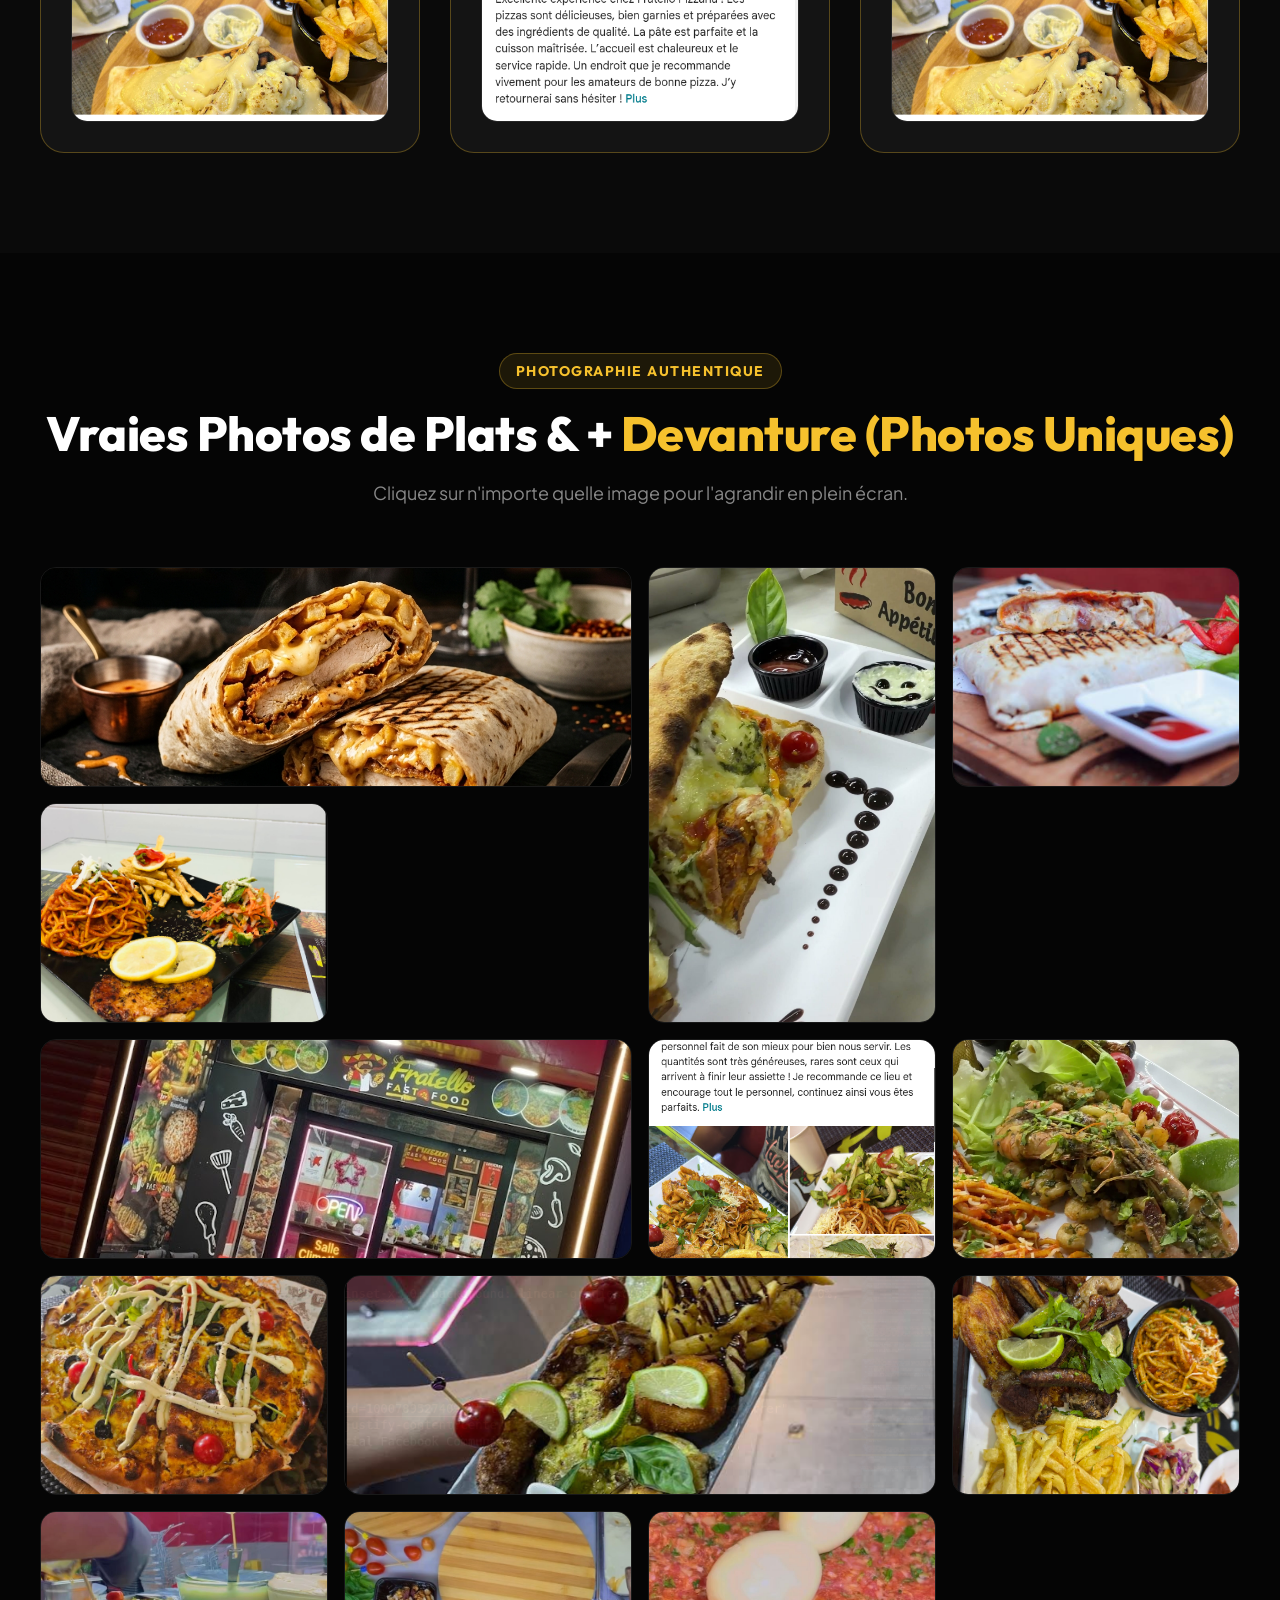
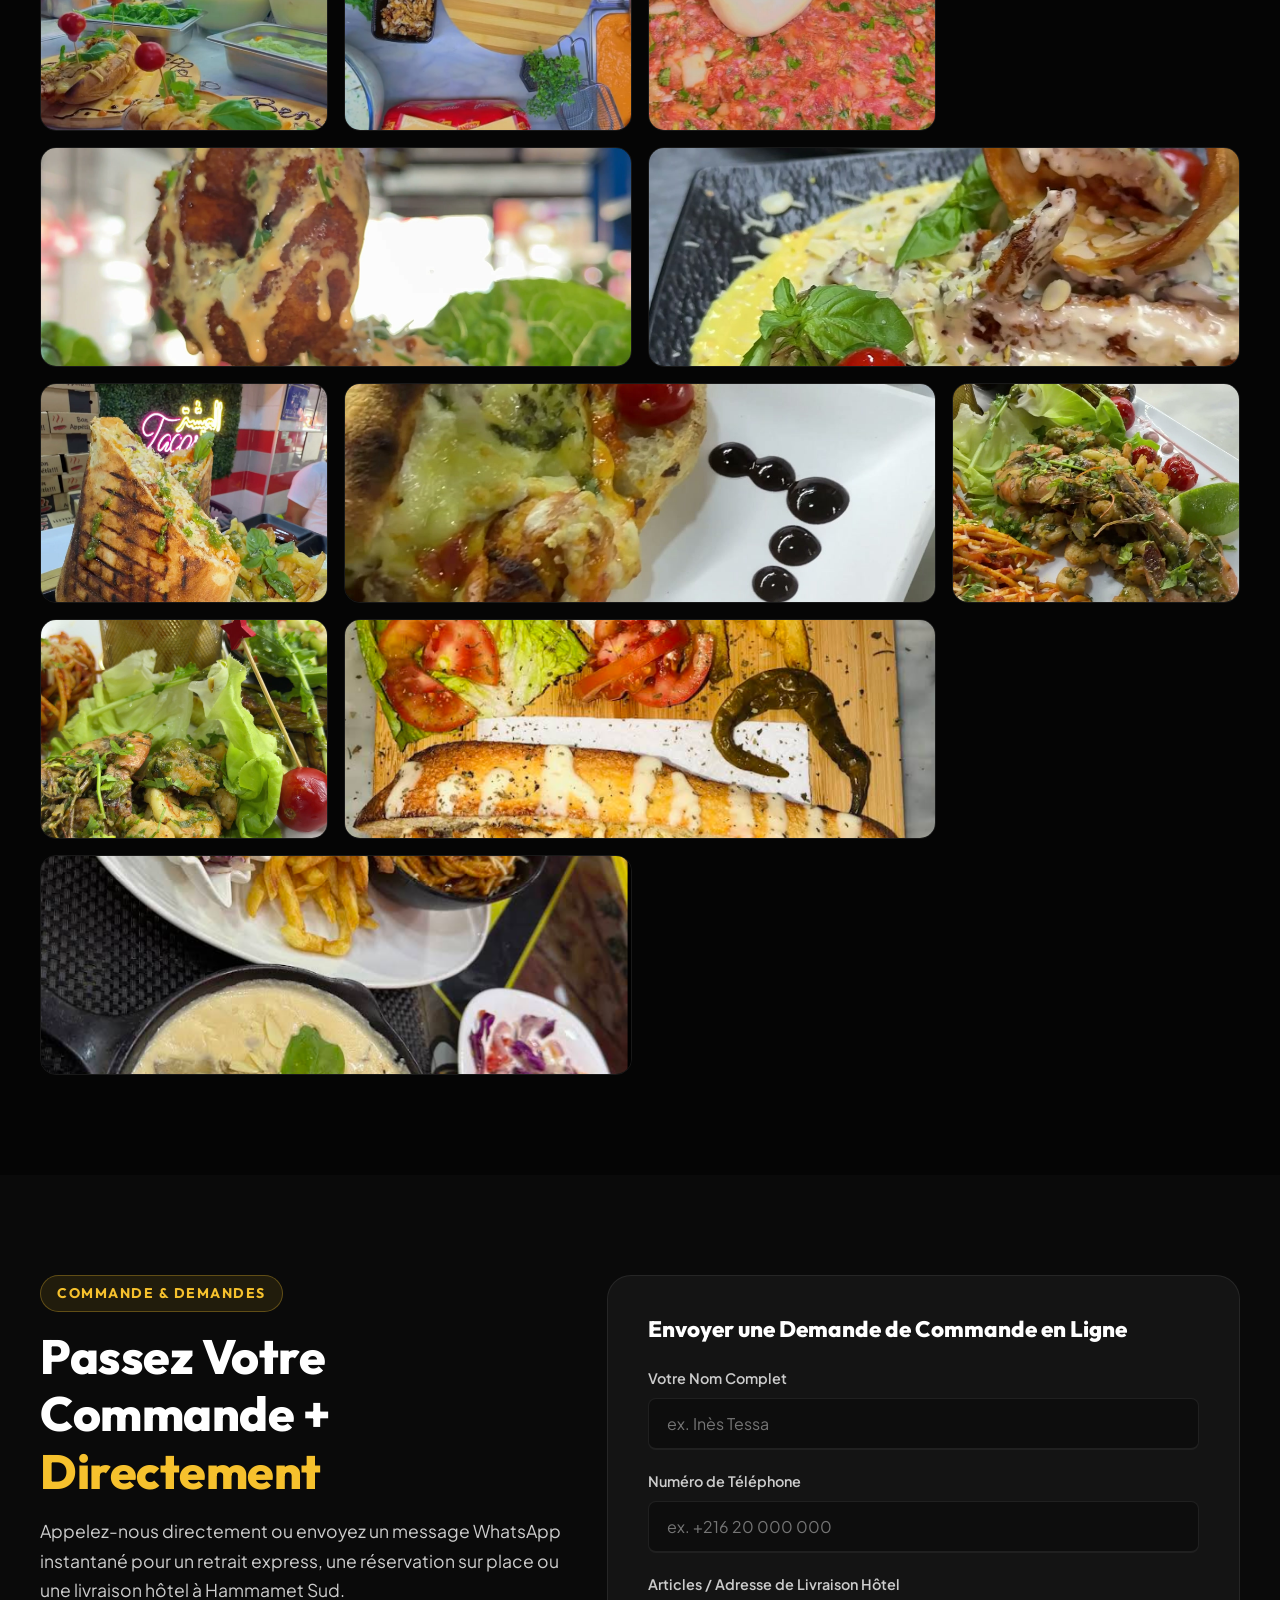
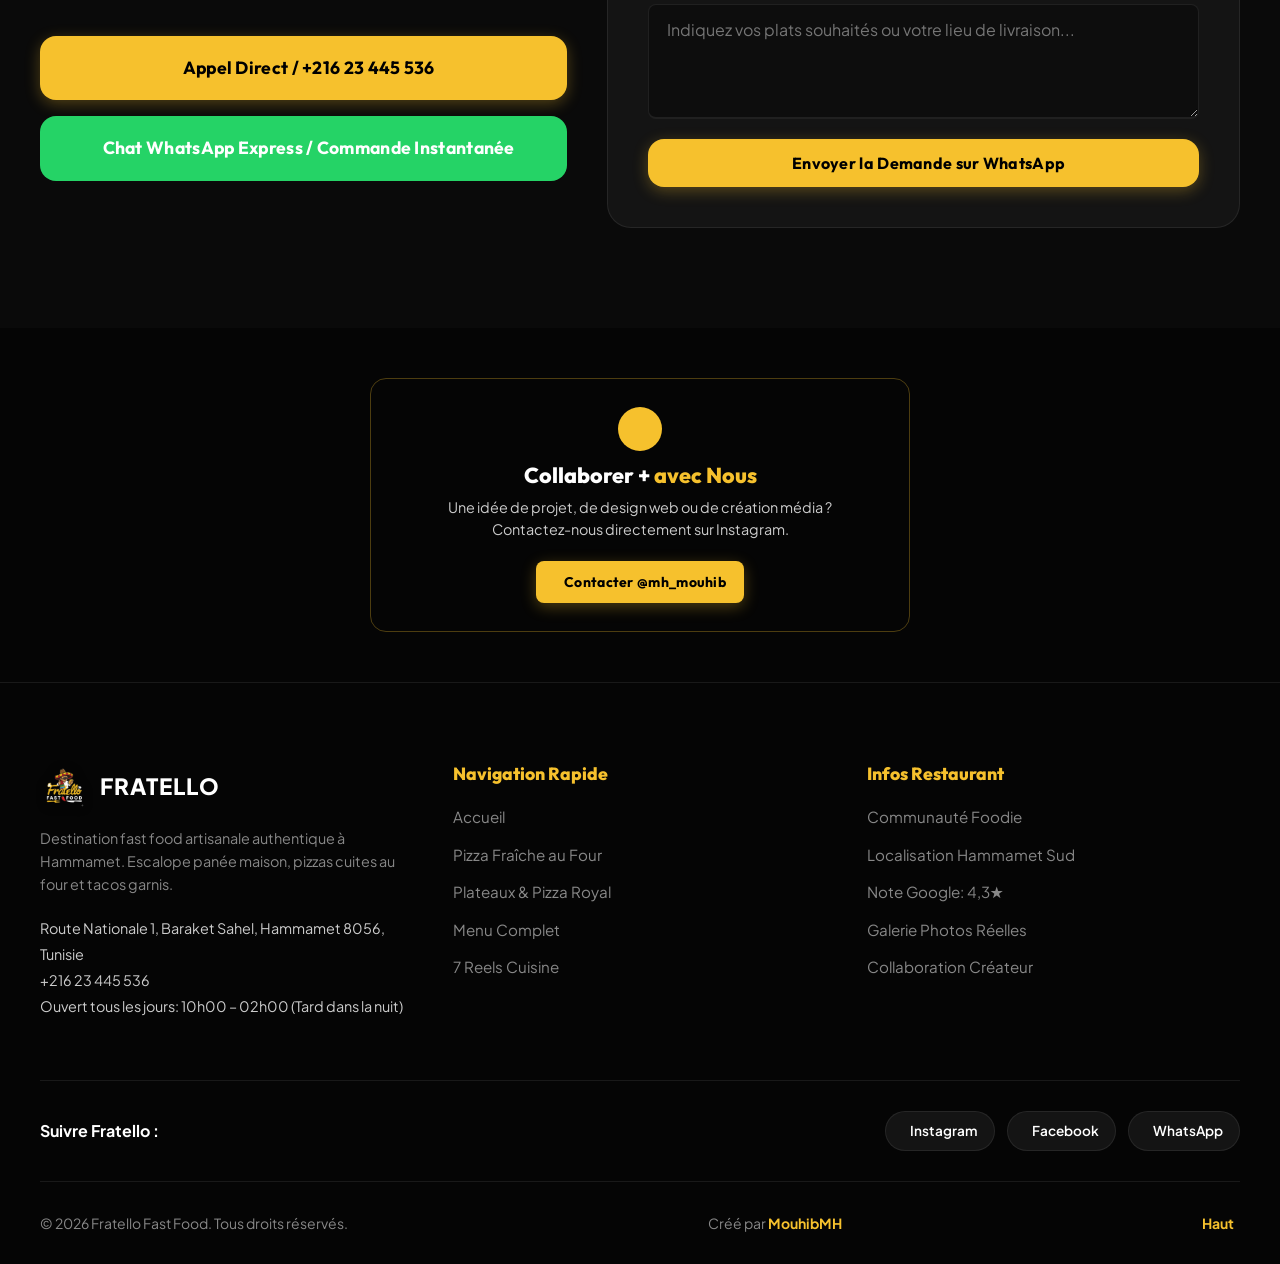
==== commit 852560da: "style(typography): upgrade brand font identity to Outfit (headings) + Plus Jakarta Sans (body) - Hea" ====
--- a/index.html
+++ b/index.html
@@ -31,10 +31,10 @@
   <meta name="twitter:description" content="Fratello Fast Food Hammamet officiel. Suivez-nous sur Instagram @fratello_fast_food.hammamet et Facebook. Découvrez la vraie photographie culinaire, 7 reels promotionnels, pizzas artisanales cuites au four, tacos escalope garnis, grillades mixtes et Makloub tunisien. Ouvert tous les jours 10h - 02h.">
   <meta name="twitter:image" content="assets/logo/logo.png">
 
-  <!-- Google Fonts -->
+  <!-- Google Fonts (Outfit Display + Plus Jakarta Sans Body) -->
   <link rel="preconnect" href="https://fonts.googleapis.com">
   <link rel="preconnect" href="https://fonts.gstatic.com" crossorigin>
-  <link href="https://fonts.googleapis.com/css2?family=Inter:wght@400;500;600;700;800;900&display=swap" rel="stylesheet">
+  <link href="https://fonts.googleapis.com/css2?family=Outfit:wght@600;700;800;900&family=Plus+Jakarta+Sans:wght@400;500;600;700&display=swap" rel="stylesheet">
 
   <!-- Stylesheet -->
   <link rel="stylesheet" href="style.css">
--- a/style.css
+++ b/style.css
@@ -66,8 +66,8 @@
   --radius-full: 9999px;
   --transition-fast: 0.2s ease;
   --transition-base: 0.3s ease;
-  --font-heading: 'Inter', system-ui, -apple-system, sans-serif;
-  --font-body: 'Inter', system-ui, -apple-system, sans-serif;
+  --font-heading: 'Outfit', 'Plus Jakarta Sans', system-ui, -apple-system, sans-serif;
+  --font-body: 'Plus Jakarta Sans', 'Inter', system-ui, -apple-system, sans-serif;
 }
 
 /* Light Theme */
@@ -291,10 +291,11 @@
 
 .section-tag {
   display: inline-block;
+  font-family: var(--font-heading);
   font-size: 0.875rem;
   font-weight: 700;
   text-transform: uppercase;
-  letter-spacing: 2px;
+  letter-spacing: 1.5px;
   color: var(--brand-yellow);
   background: var(--brand-yellow-subtle);
   padding: 6px 16px;
@@ -304,7 +305,9 @@
 }
 
 .section-title {
+  font-family: var(--font-heading);
   font-size: clamp(2rem, 4vw, 3rem);
+  font-weight: 800;
   letter-spacing: -0.5px;
   margin-bottom: 16px;
 }
@@ -328,8 +331,10 @@
   gap: 10px;
   padding: 14px 28px;
   border-radius: var(--radius-md);
+  font-family: var(--font-heading);
   font-weight: 700;
   font-size: 1rem;
+  letter-spacing: 0.3px;
   transition: all var(--transition-base);
   text-align: center;
 }
@@ -776,7 +781,7 @@
 }
 
 .navbar.scrolled {
-  background-color: var(--bg-navbar-glass);
+  background-color: rgba(10, 10, 10, 0.85);
   backdrop-filter: blur(16px) saturate(180%);
   -webkit-backdrop-filter: blur(16px) saturate(180%);
   padding: 10px 0;
@@ -830,7 +835,7 @@
   display: flex;
   align-items: center;
   justify-content: center;
-  color: var(--text-primary);
+  color: #ffffff;
   font-size: 1.5rem;
 }
 
@@ -860,10 +865,11 @@
 }
 
 .brand-title {
+  font-family: var(--font-heading);
   font-size: 1.35rem;
   font-weight: 900;
-  letter-spacing: 1.5px;
-  color: var(--text-primary);
+  letter-spacing: 1.2px;
+  color: #ffffff;
 }
 
 .desktop-nav-links {
@@ -873,9 +879,11 @@
 }
 
 .nav-link {
+  font-family: var(--font-heading);
   font-size: 0.95rem;
   font-weight: 600;
-  color: var(--text-secondary);
+  letter-spacing: 0.2px;
+  color: #cccccc;
   position: relative;
   padding: 6px 0;
 }
@@ -911,7 +919,7 @@
   gap: 8px;
   font-size: 0.9rem;
   font-weight: 700;
-  color: var(--text-primary);
+  color: #ffffff;
 }
 
 .nav-phone-btn:hover {
@@ -1125,7 +1133,7 @@
   gap: 10px;
   background: rgba(20, 20, 20, 0.85);
   backdrop-filter: blur(8px);
-  border: 1px solid var(--border-subtle);
+  border: 1px solid rgba(255, 255, 255, 0.12);
   padding: 8px 20px;
   border-radius: var(--radius-full);
   margin-bottom: 24px;
@@ -1154,20 +1162,21 @@
 .status-text {
   font-size: 0.875rem;
   font-weight: 700;
-  color: var(--text-primary);
+  color: #ffffff;
 }
 
 .hero-title {
   font-size: clamp(2.5rem, 6vw, 4.5rem);
   font-weight: 900;
   letter-spacing: -1px;
+  color: #ffffff;
   margin-bottom: 20px;
   text-shadow: 0 4px 20px rgba(0,0,0,0.8);
 }
 
 .hero-subtitle {
   font-size: clamp(1rem, 2vw, 1.25rem);
-  color: var(--text-secondary);
+  color: #cccccc;
   max-width: 720px;
   margin-bottom: 36px;
   line-height: 1.7;
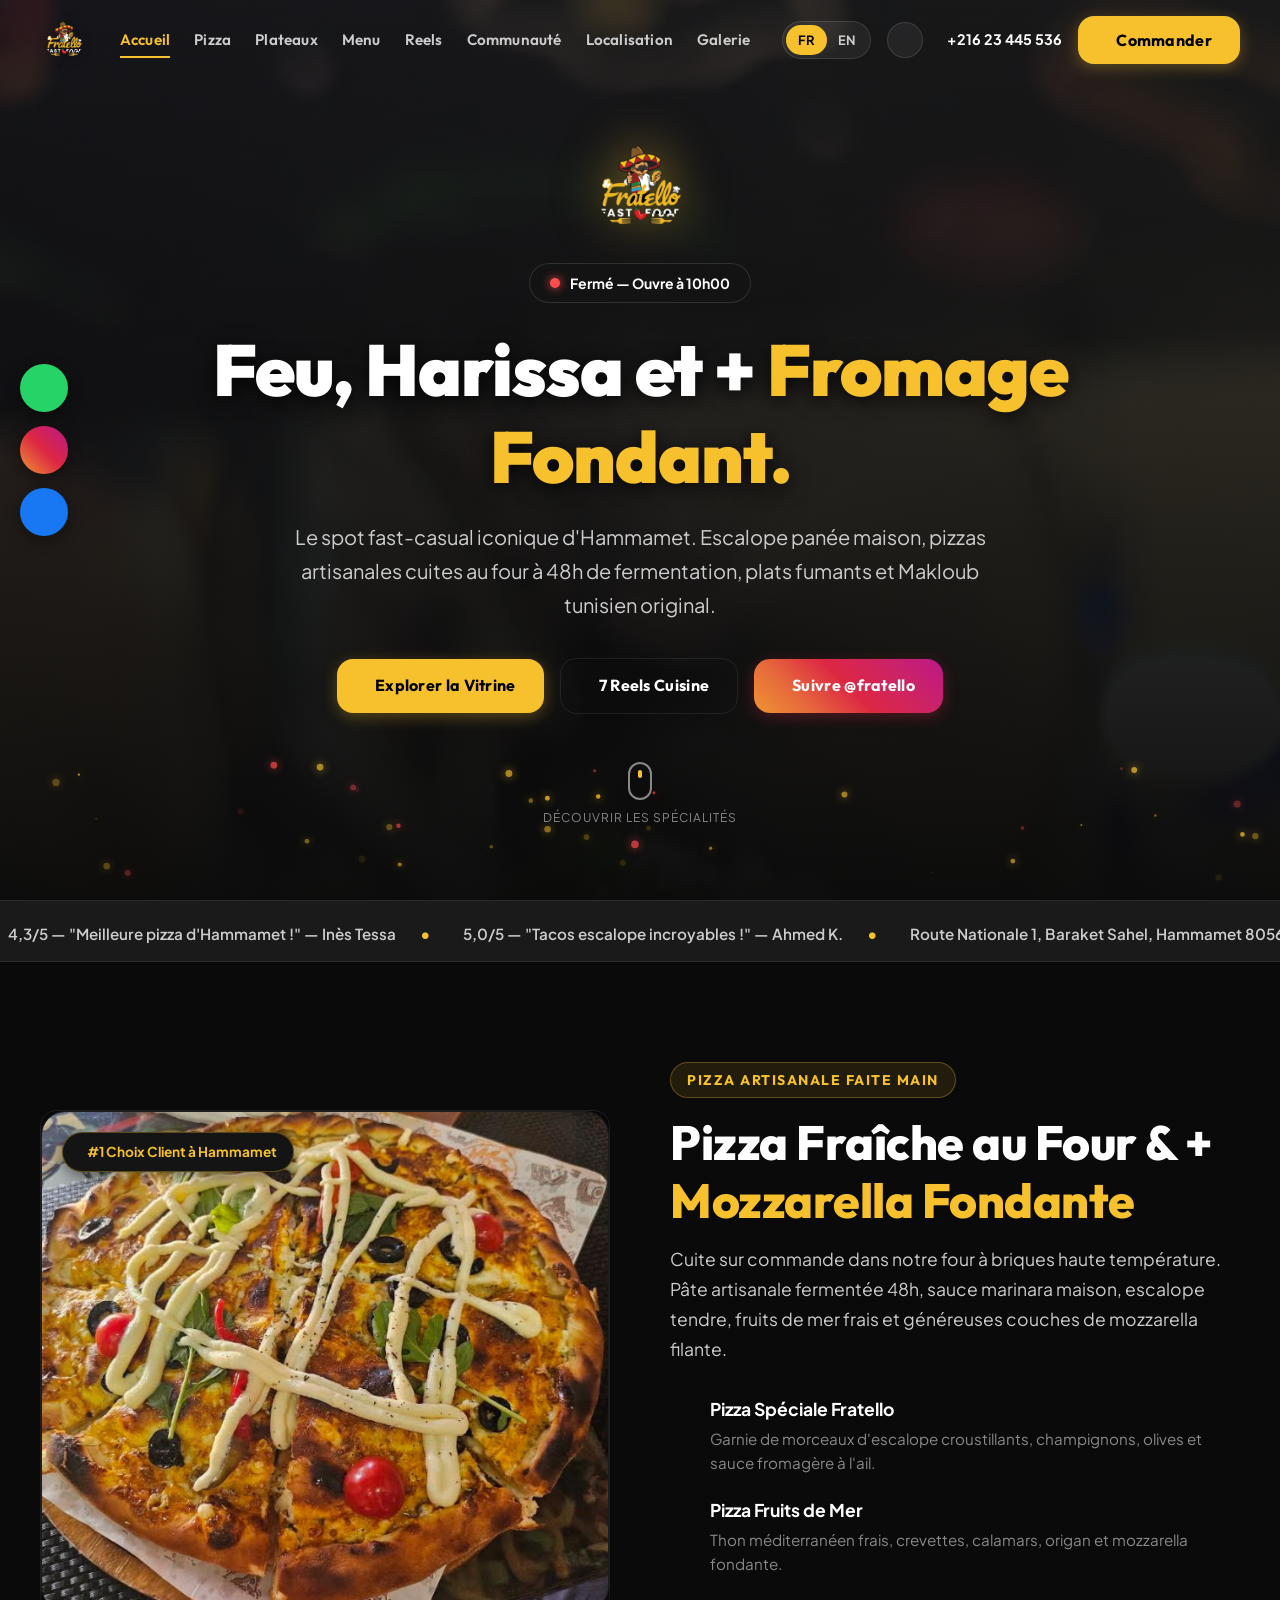
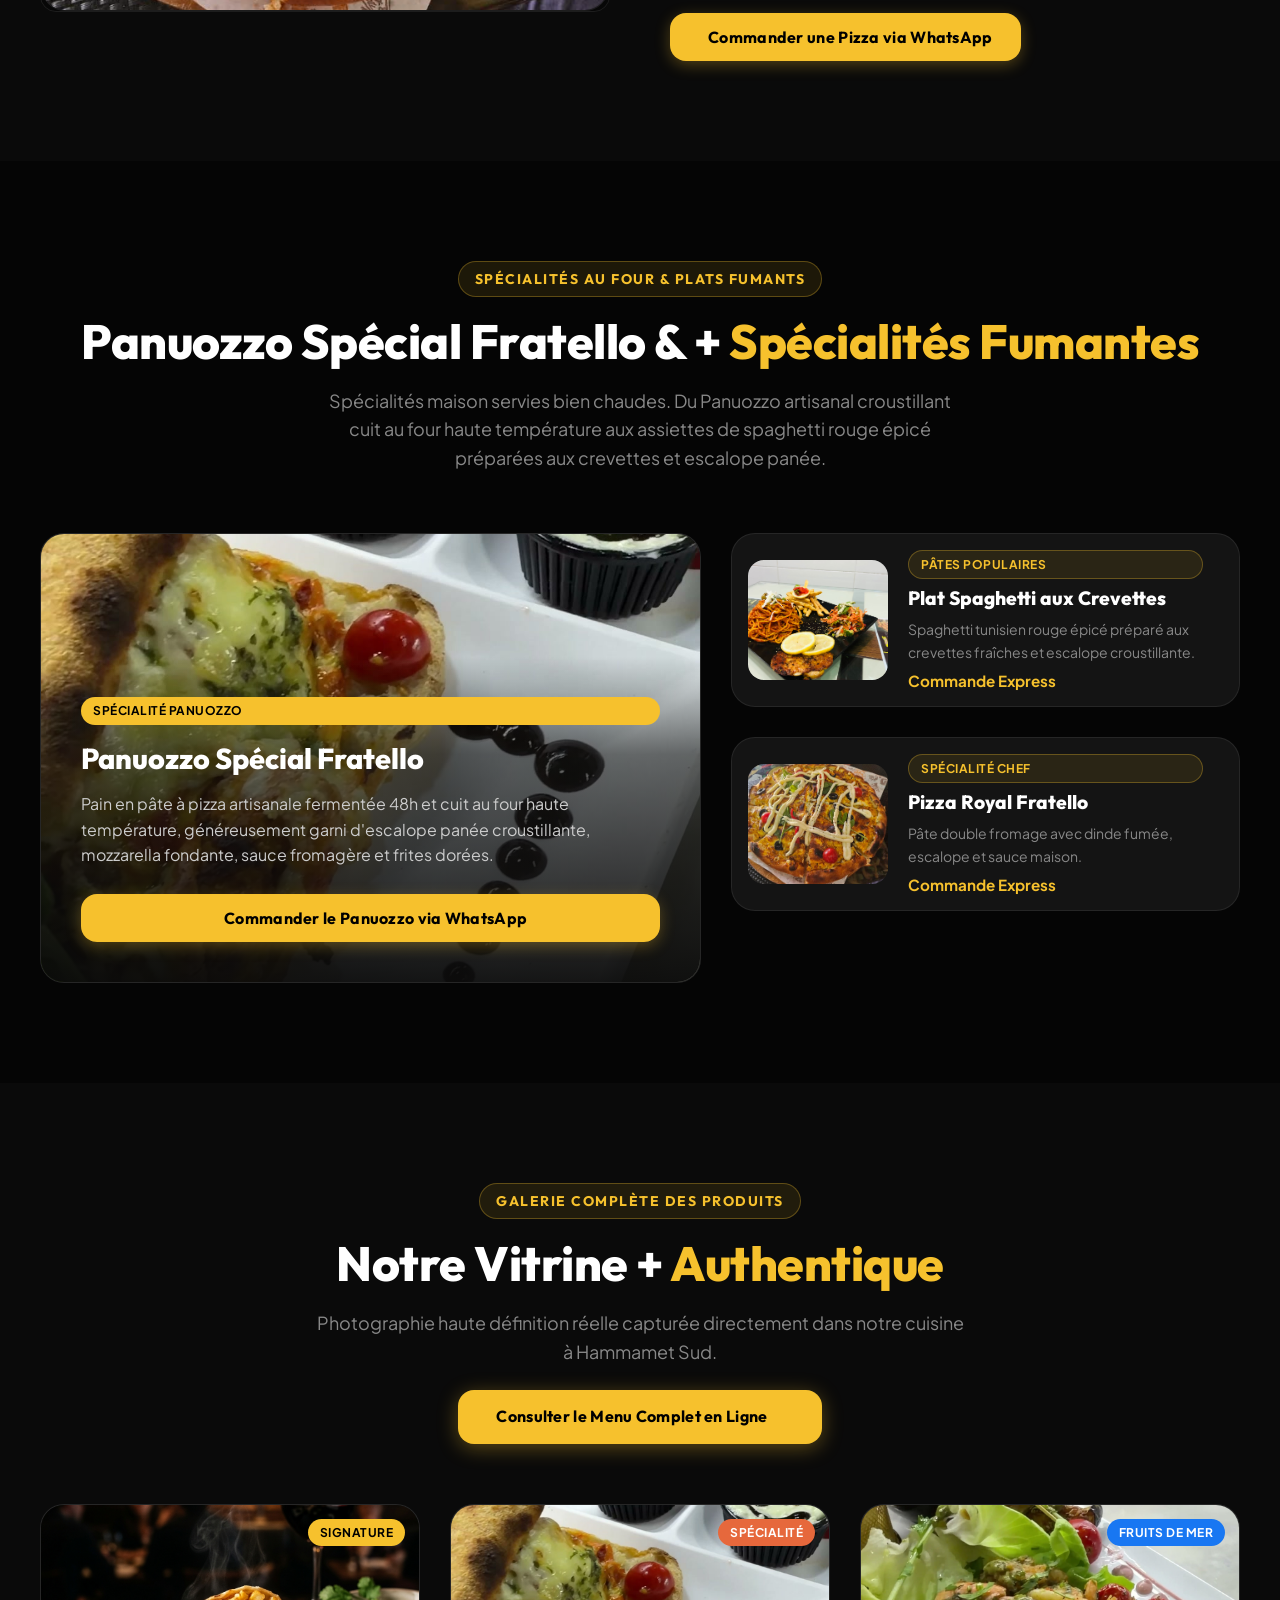
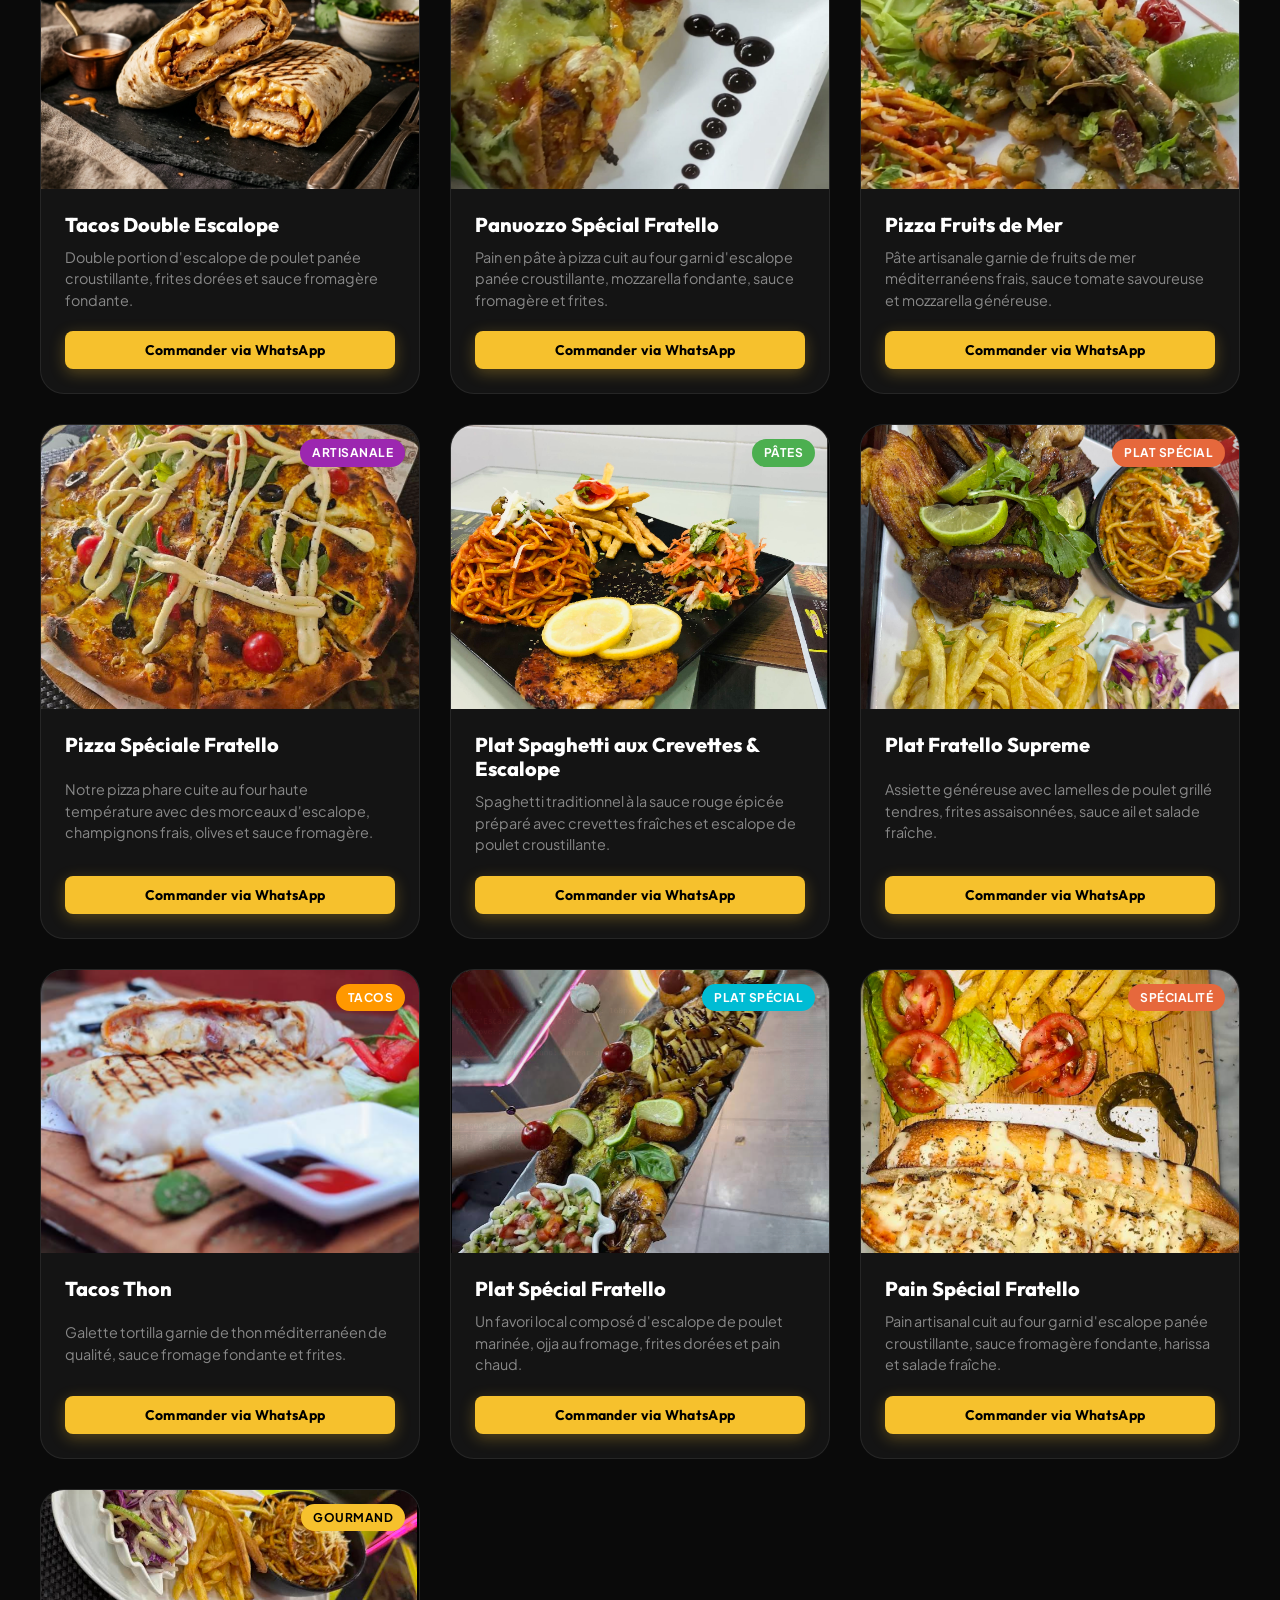
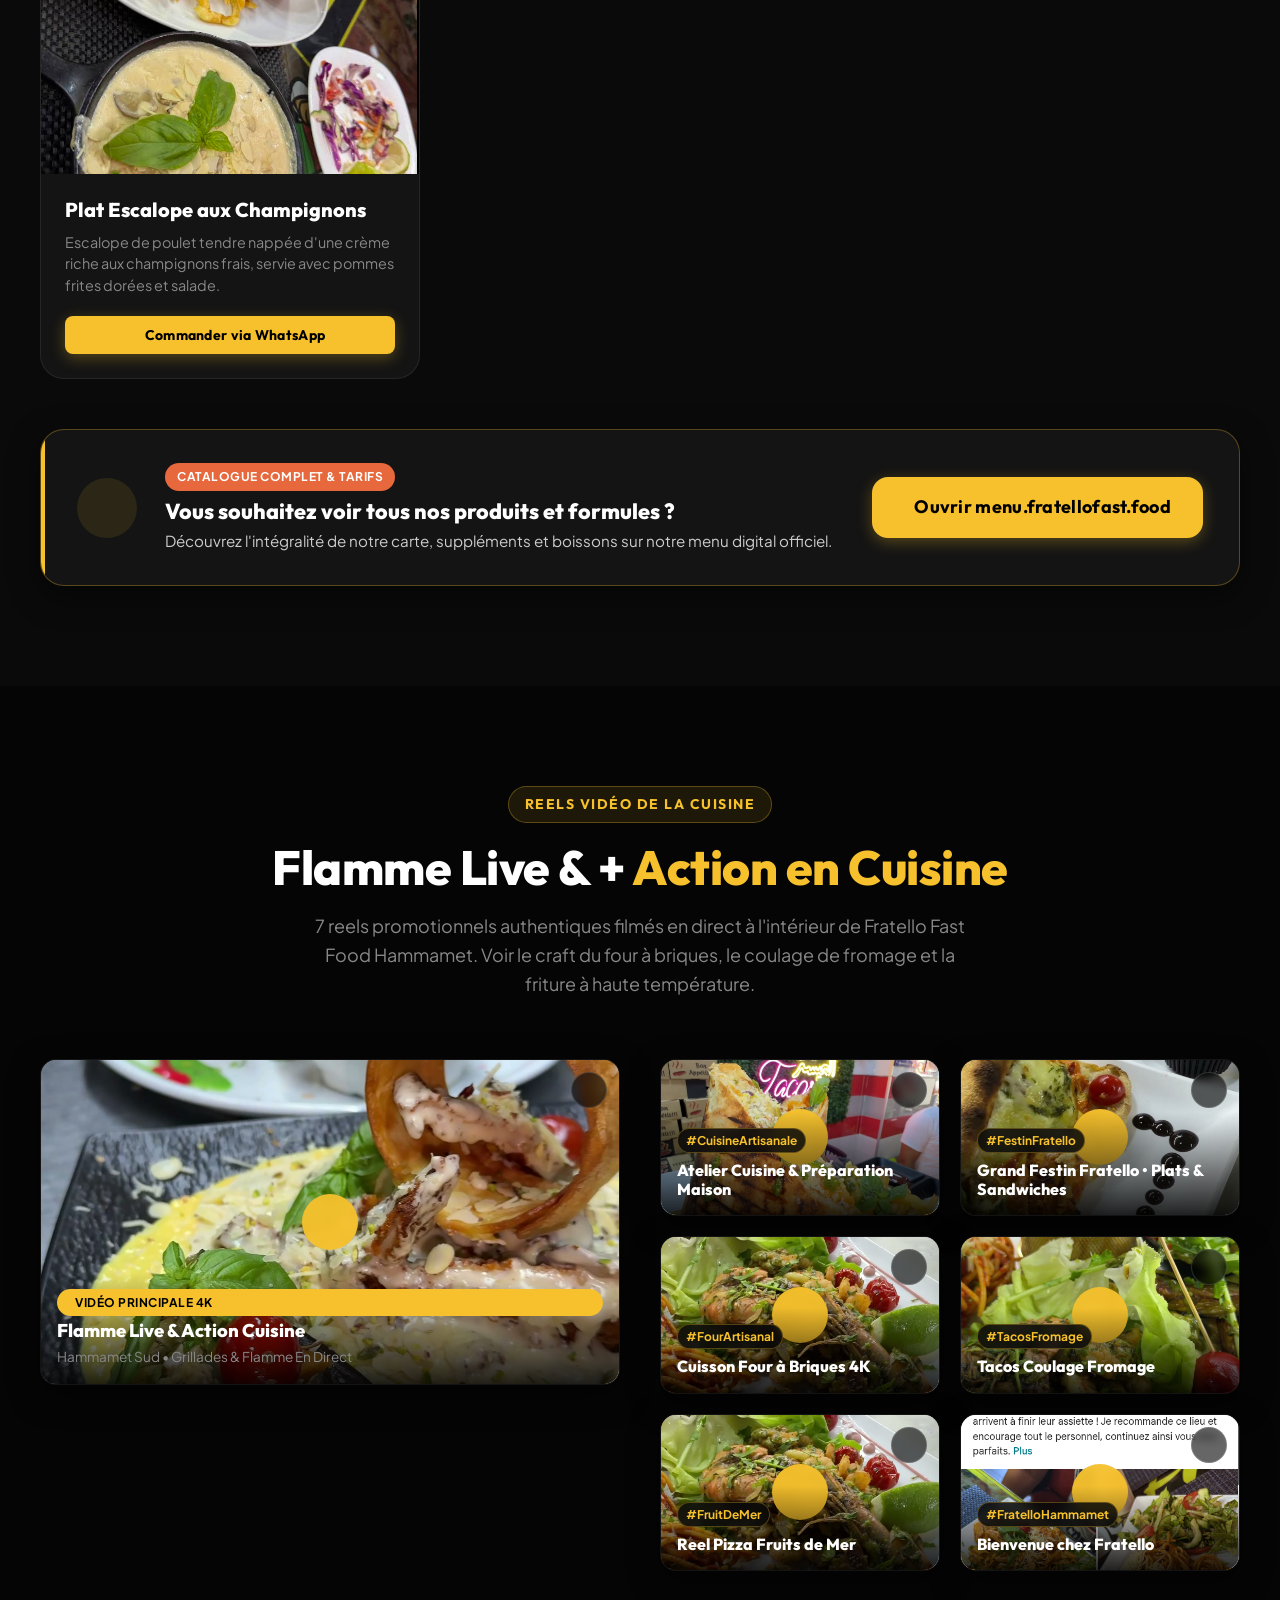
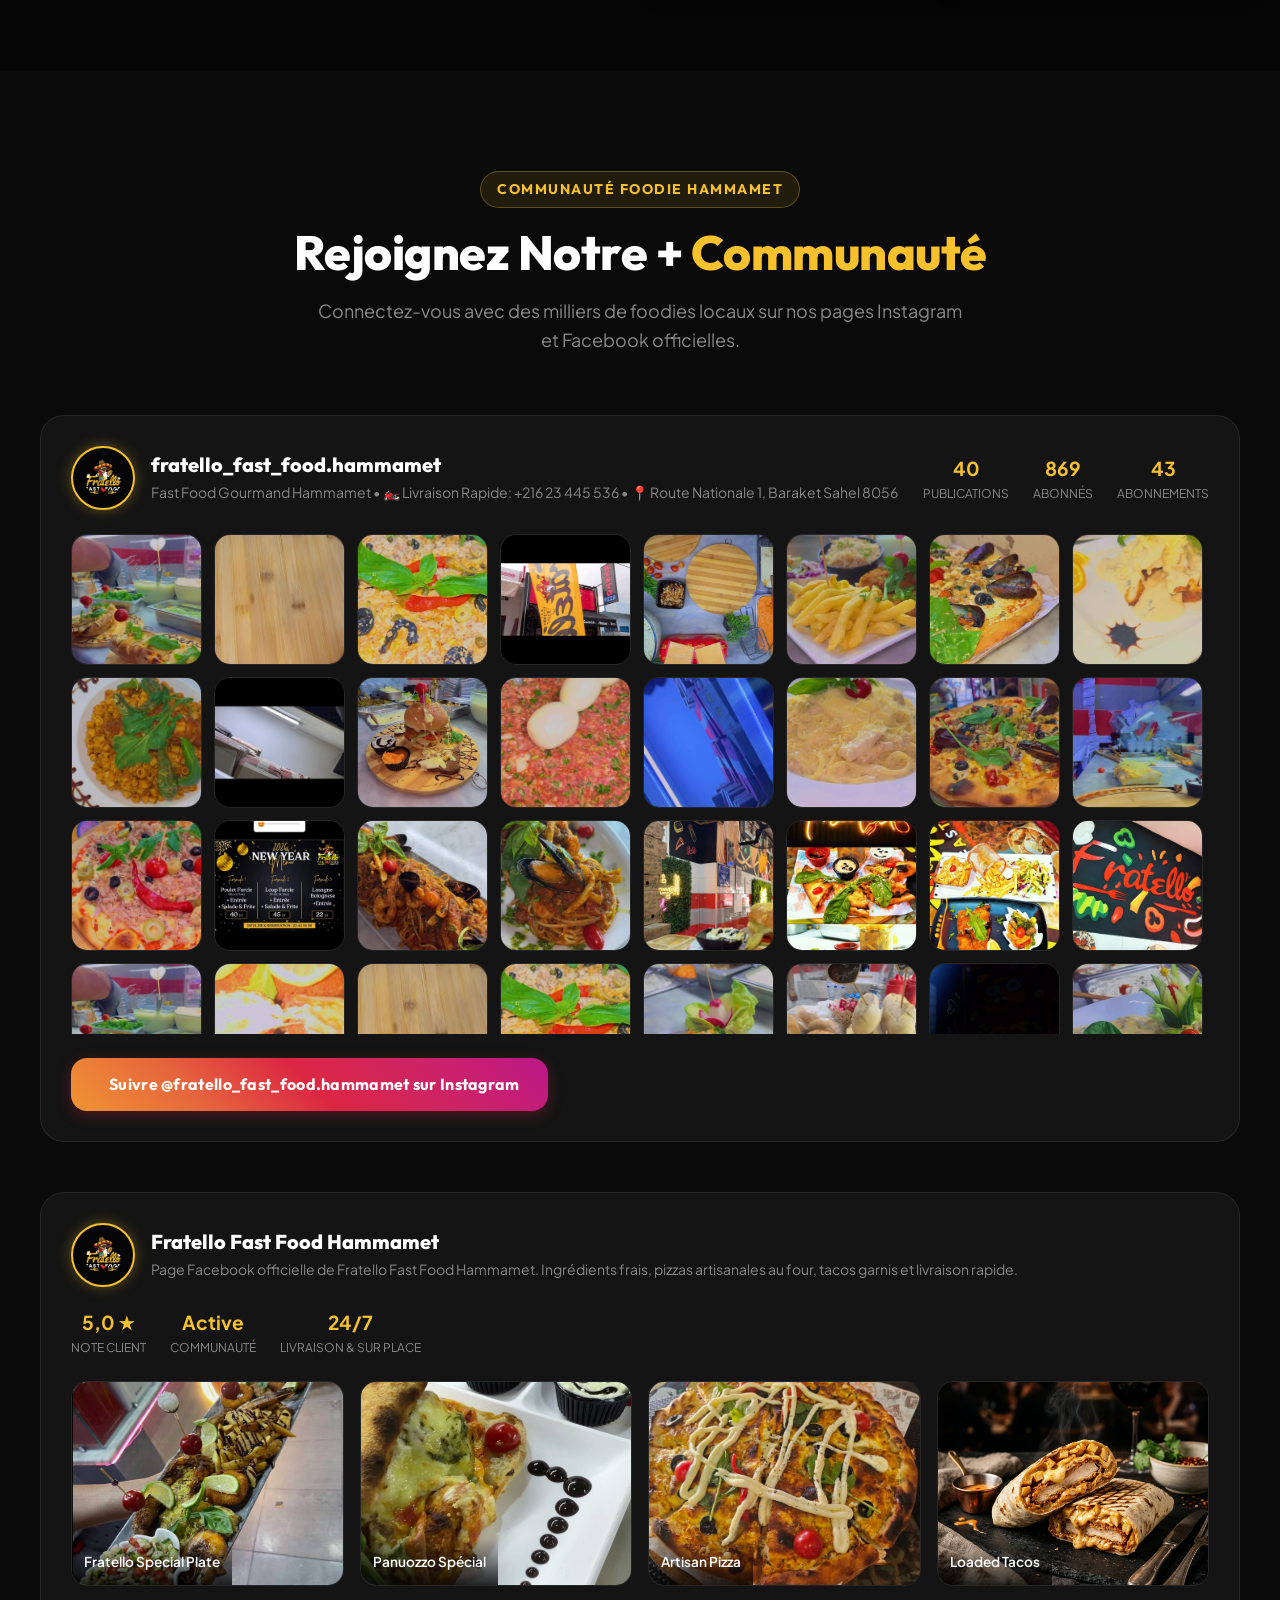
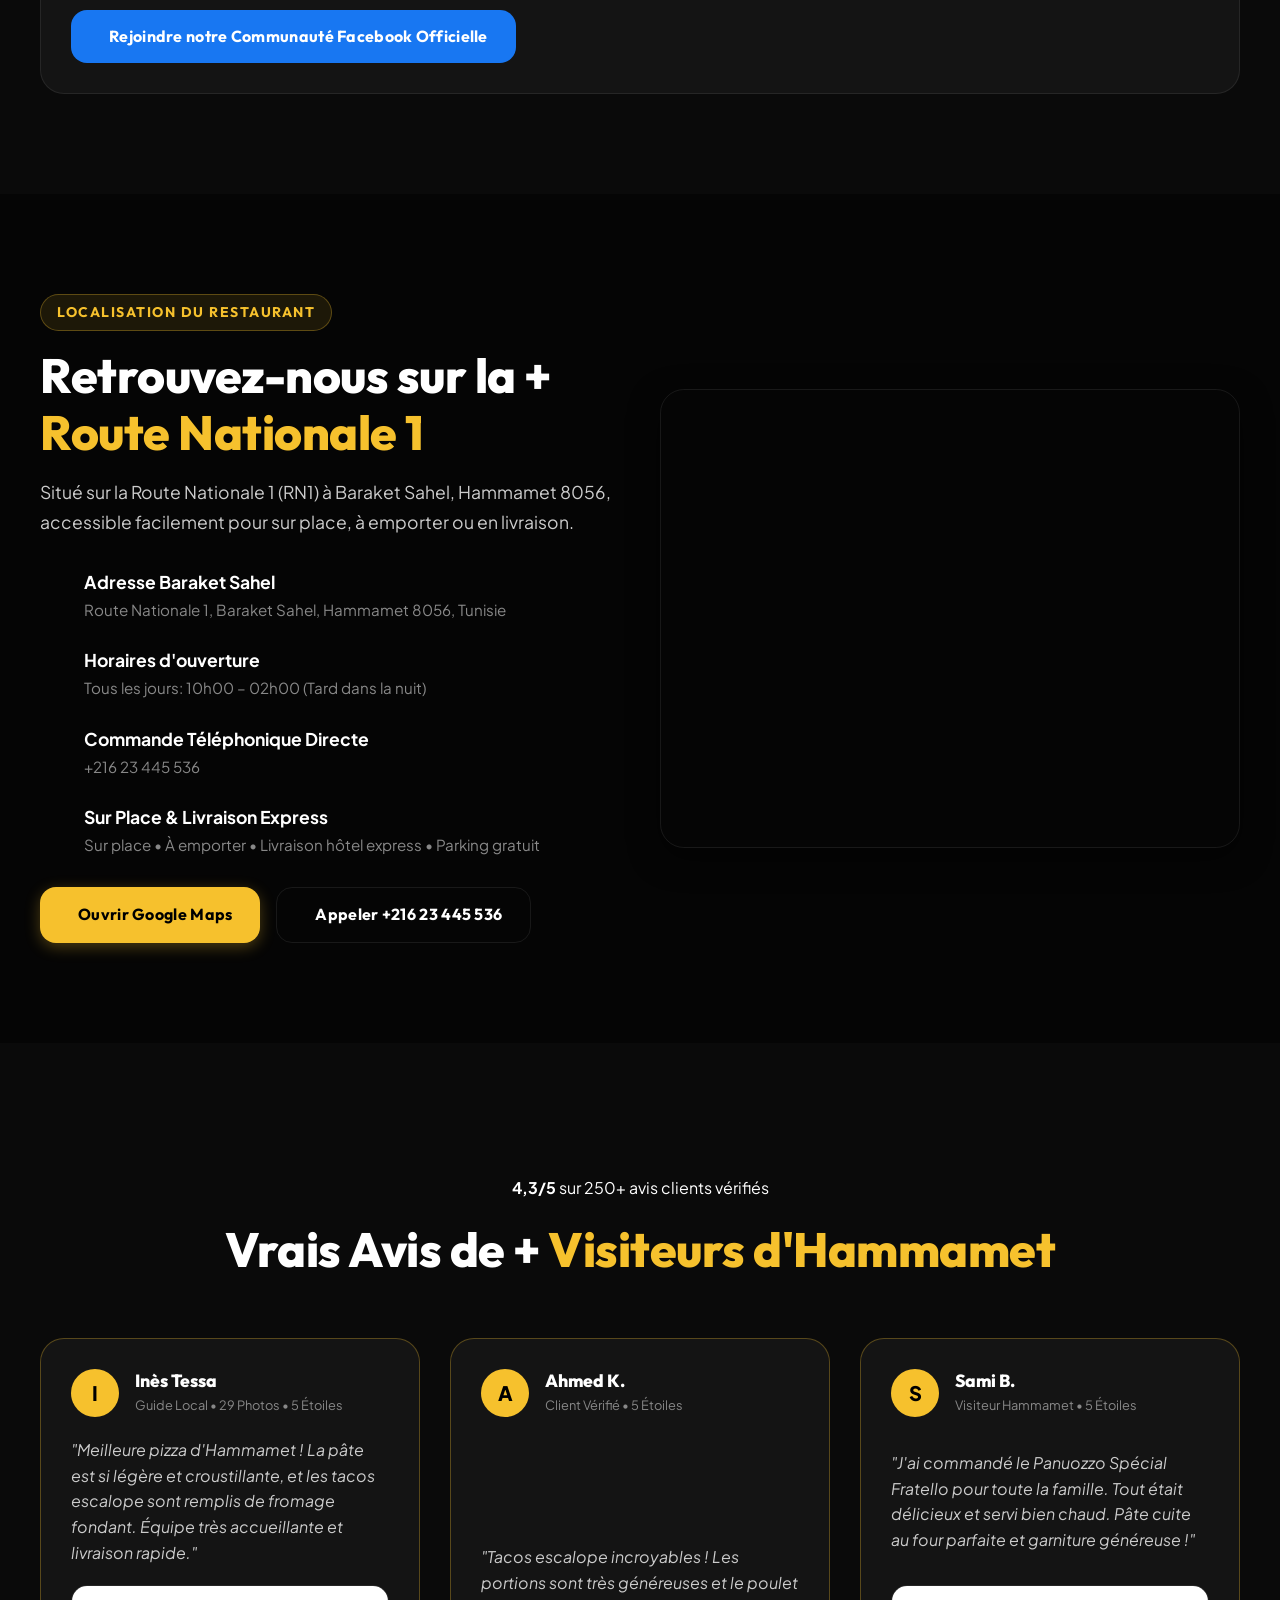
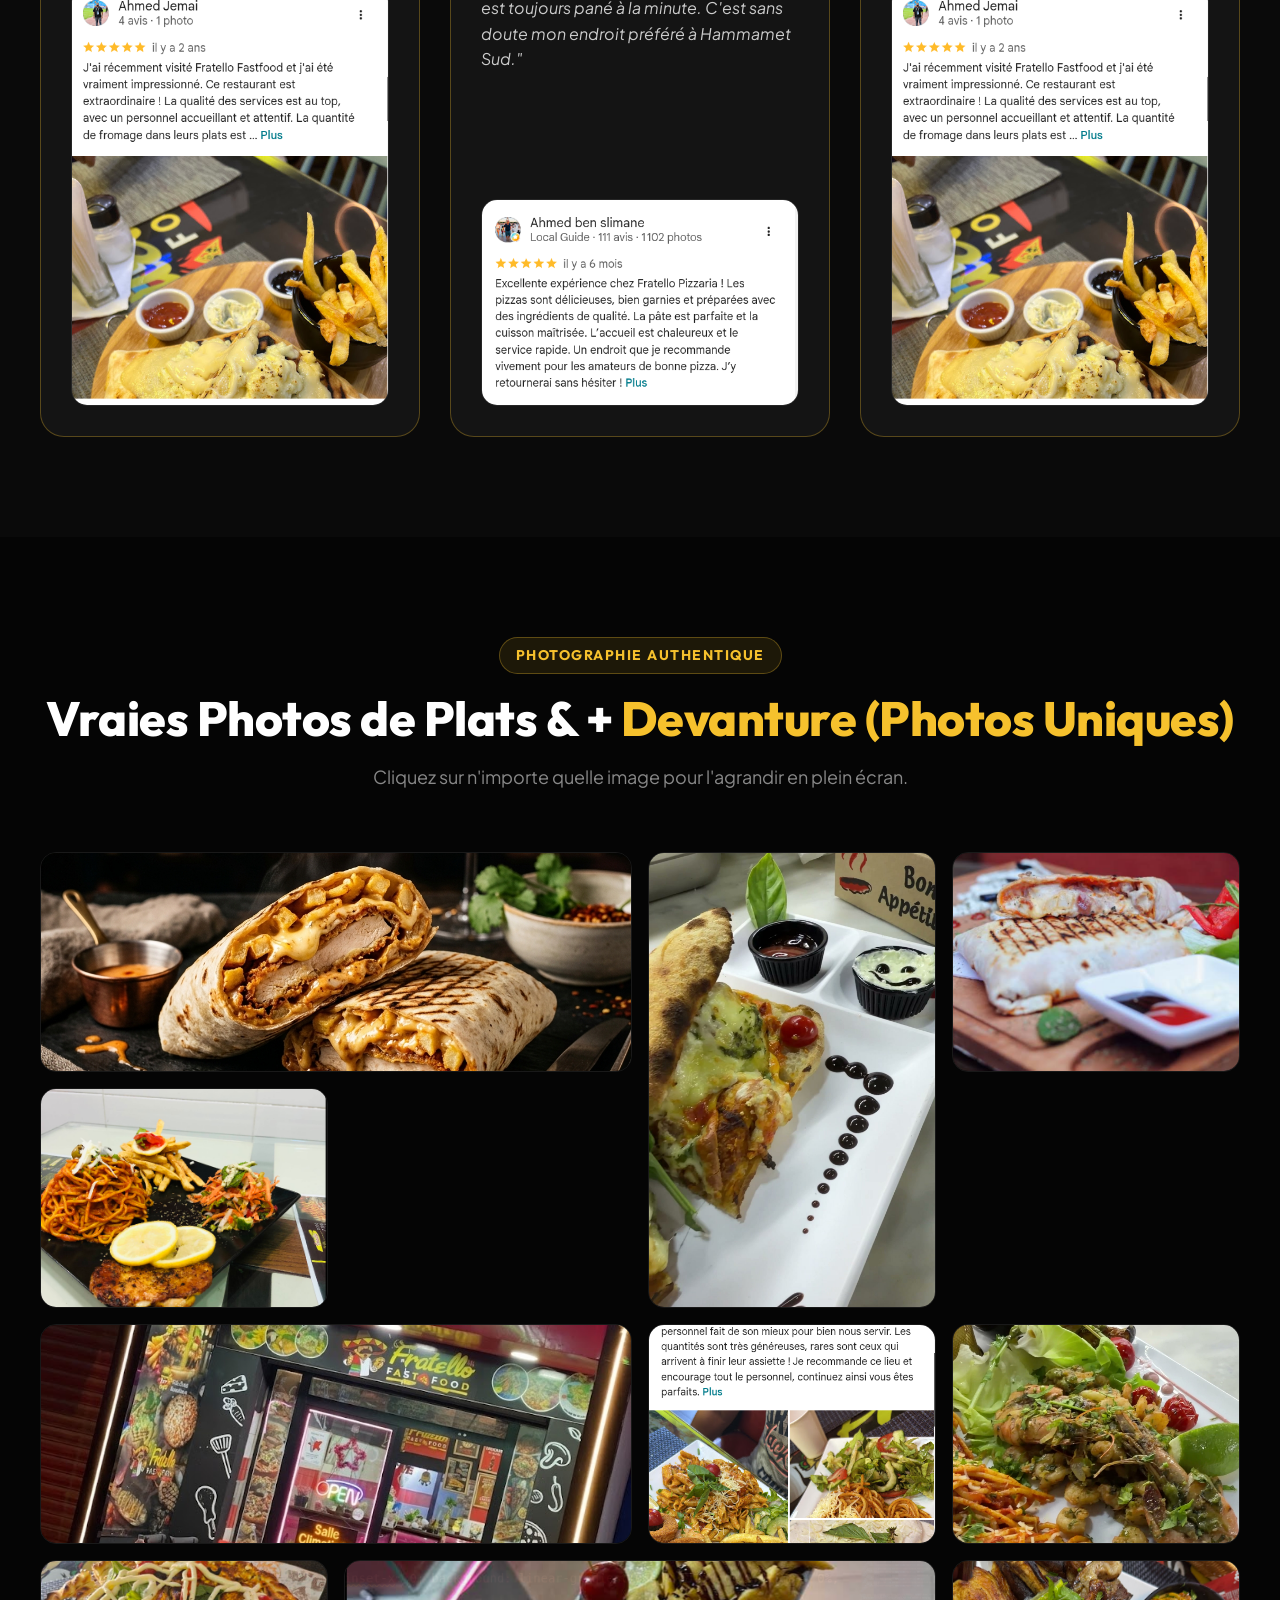
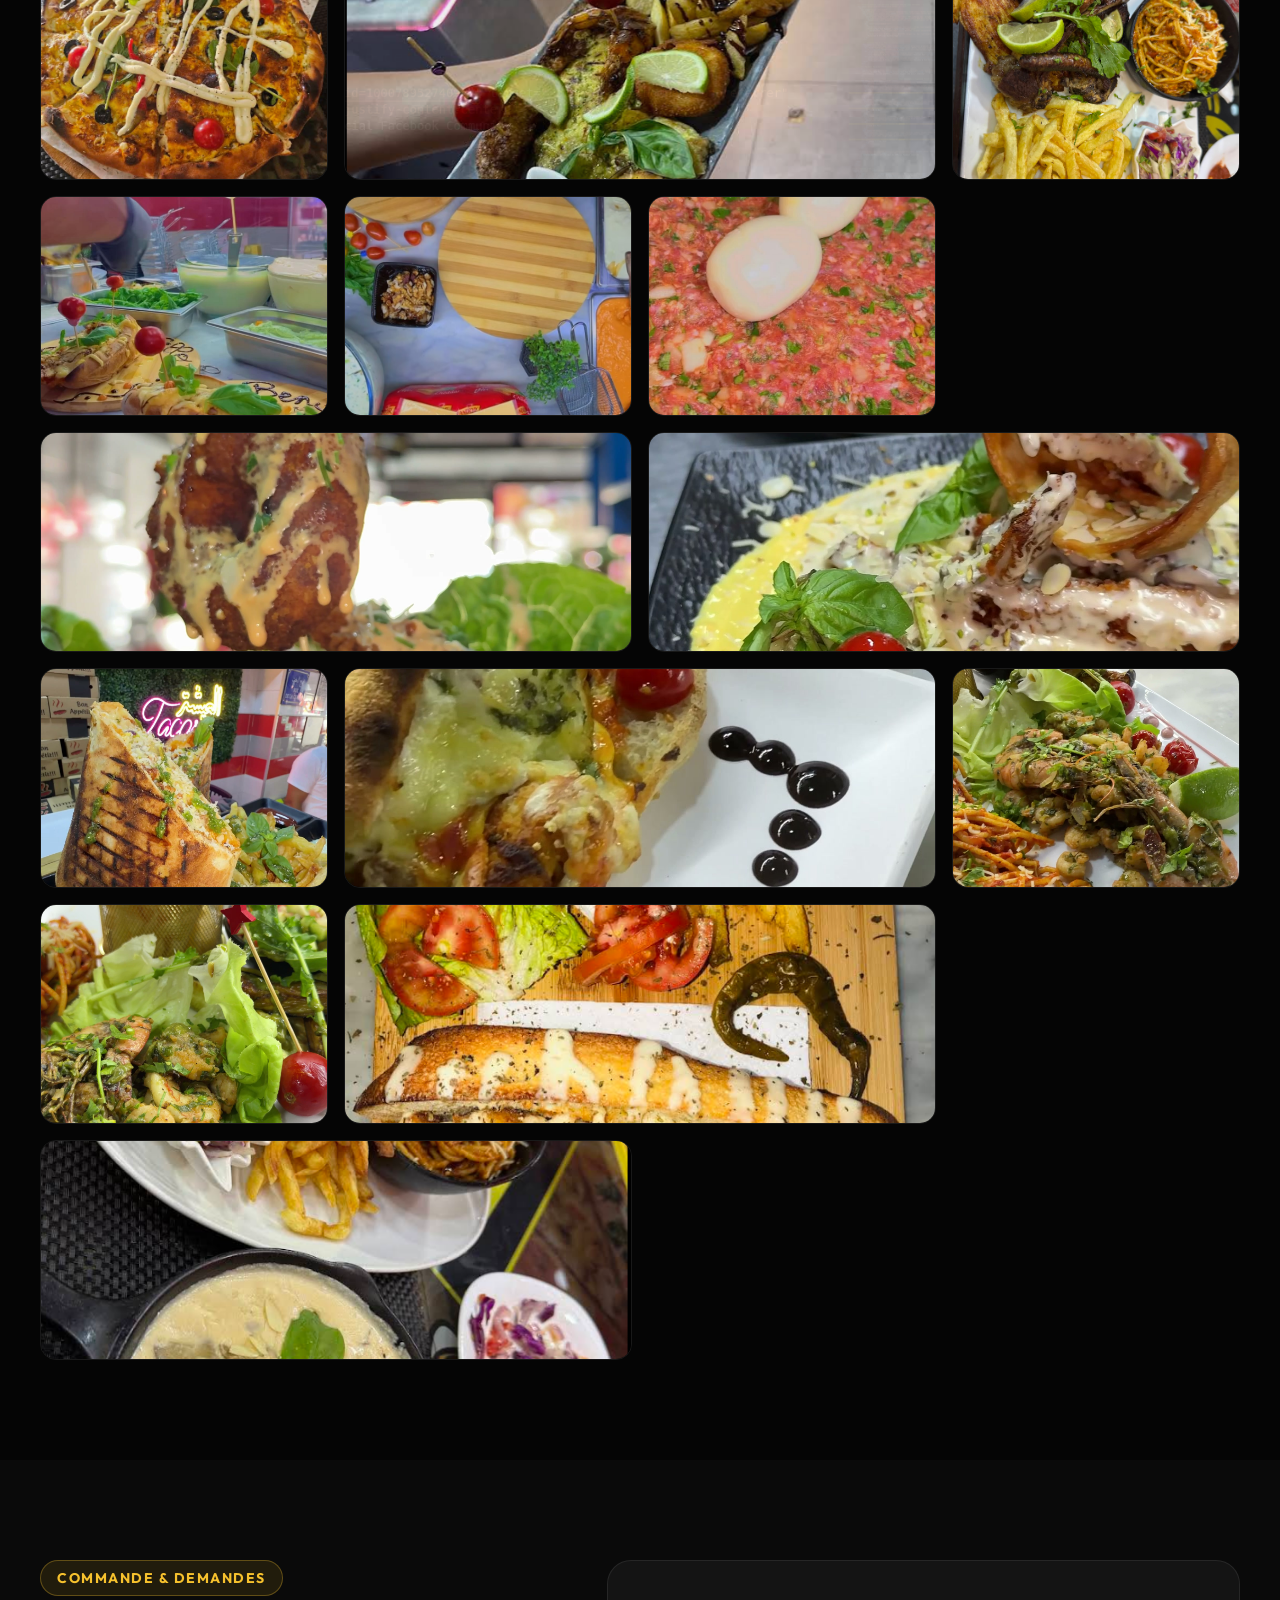
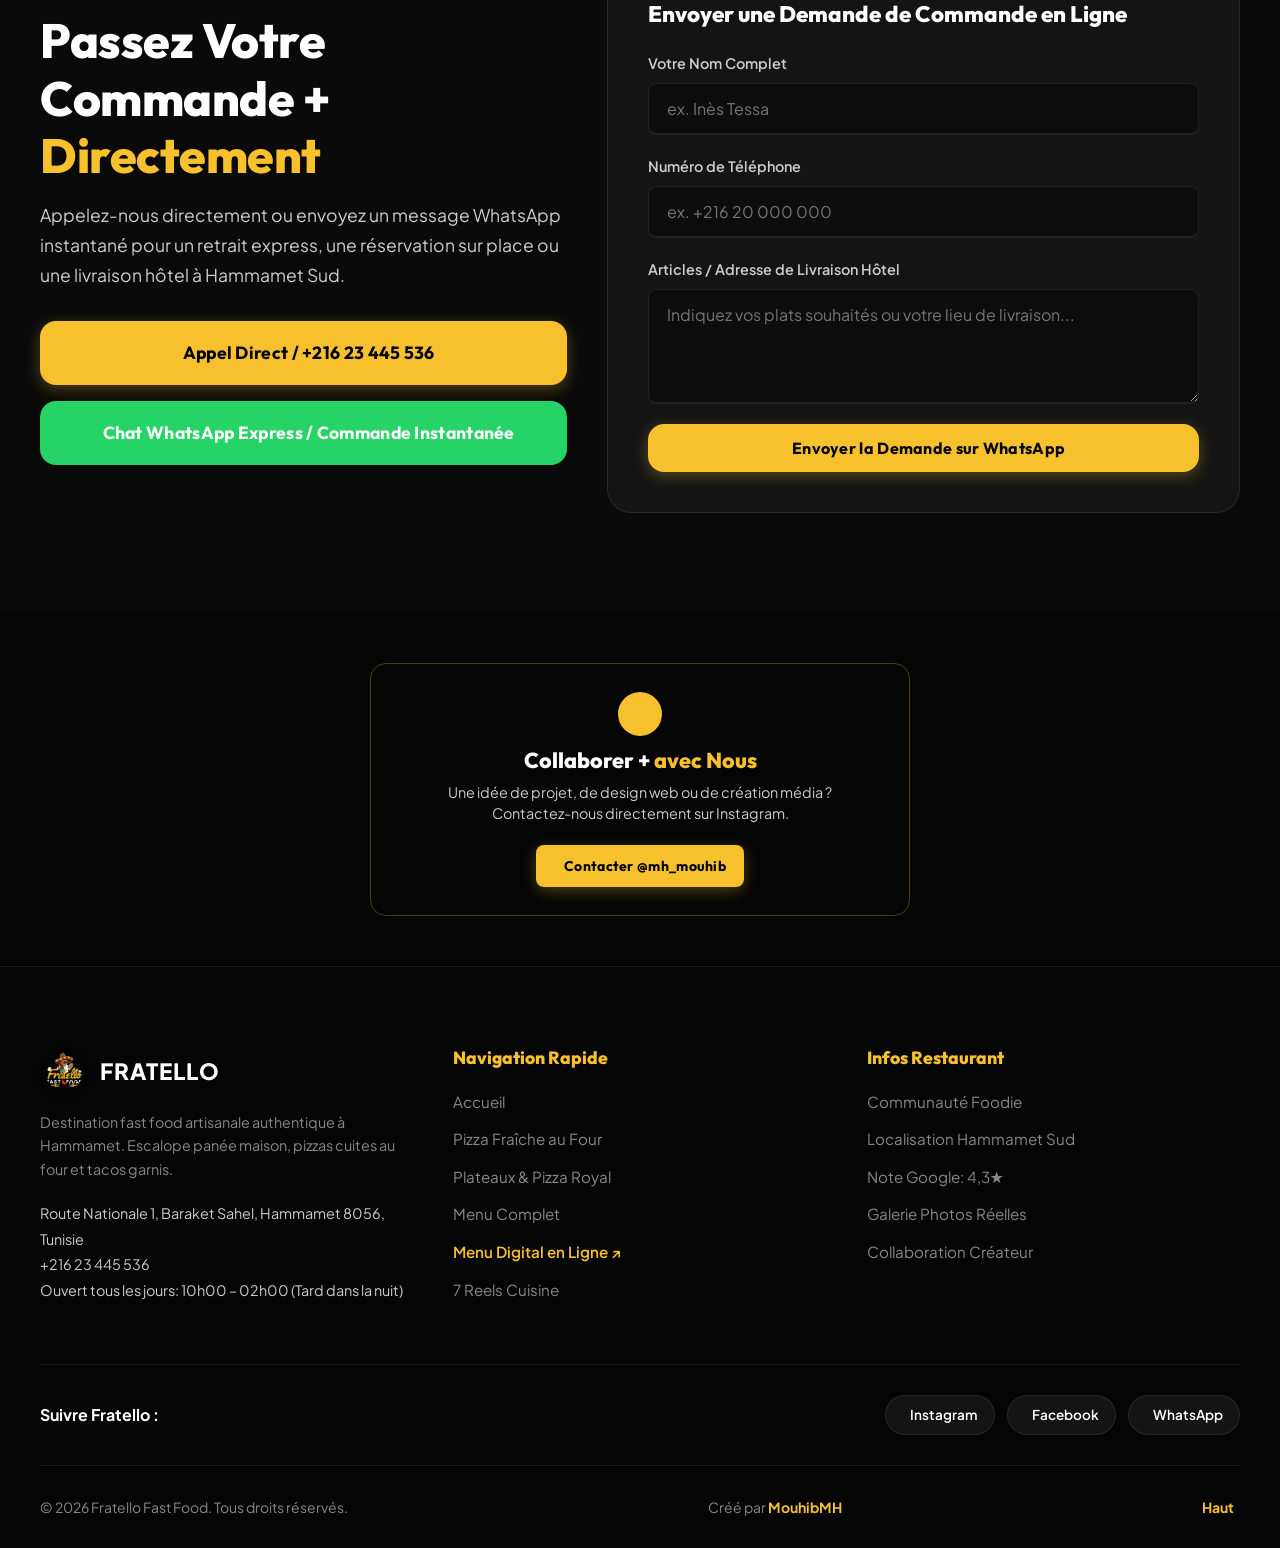
==== commit ec54b0da: "feat(menu): add links to menu.fratellofast.food in menu section, drawer, and footer" ====
--- a/index.html
+++ b/index.html
@@ -212,6 +212,11 @@
         <a href="#pizza-spotlight" class="drawer-link" data-fr="Pizza" data-en="Pizza">Pizza</a>
         <a href="#platters-spotlight" class="drawer-link" data-fr="Plateaux" data-en="Platters">Plateaux</a>
         <a href="#menu" class="drawer-link" data-fr="Menu" data-en="Menu">Menu</a>
+        <a href="https://menu.fratellofast.food/" target="_blank" rel="noopener noreferrer" class="drawer-link drawer-menu-highlight" aria-label="Menu Digital en Ligne">
+          <i data-lucide="book-open" style="width: 18px; height: 18px; margin-right: 8px;"></i>
+          <span data-fr="Menu Digital (menu.fratellofast.food)" data-en="Digital Menu (menu.fratellofast.food)">Menu Digital (menu.fratellofast.food)</span>
+          <i data-lucide="external-link" style="width: 14px; height: 14px; margin-left: auto;"></i>
+        </a>
         <a href="#videos" class="drawer-link" data-fr="Reels" data-en="Reels">Reels</a>
         <a href="#social" class="drawer-link" data-fr="Communauté" data-en="Community">Communauté</a>
         <a href="#location" class="drawer-link" data-fr="Localisation" data-en="Location">Localisation</a>
@@ -446,6 +451,14 @@
           <p class="section-subtitle" data-fr="Photographie haute définition réelle capturée directement dans notre cuisine à Hammamet Sud." data-en="Real high-definition food photography captured directly in our kitchen at Hammamet Sud.">
             Photographie haute définition réelle capturée directement dans notre cuisine à Hammamet Sud.
           </p>
+
+          <div class="menu-online-cta-wrap">
+            <a href="https://menu.fratellofast.food/" target="_blank" rel="noopener noreferrer" class="btn btn-yellow btn-online-menu">
+              <i data-lucide="book-open"></i>
+              <span data-fr="Consulter le Menu Complet en Ligne" data-en="View Full Online Menu">Consulter le Menu Complet en Ligne</span>
+              <i data-lucide="external-link" class="icon-external"></i>
+            </a>
+          </div>
         </div>
 
         <div class="dishes-grid">
@@ -618,6 +631,22 @@
               </div>
             </div>
           </article>
+        </div>
+
+        <!-- Full Online Catalogue Callout Banner -->
+        <div class="menu-catalogue-banner">
+          <div class="menu-catalogue-icon">
+            <i data-lucide="book-open"></i>
+          </div>
+          <div class="menu-catalogue-info">
+            <span class="badge badge-specialty" data-fr="Catalogue Complet &amp; Tarifs" data-en="Full Catalogue &amp; Prices">Catalogue Complet &amp; Tarifs</span>
+            <h3 class="menu-catalogue-title" data-fr="Vous souhaitez voir tous nos produits et formules ?" data-en="Want to explore all our products and combo meals?">Vous souhaitez voir tous nos produits et formules ?</h3>
+            <p class="menu-catalogue-desc" data-fr="Découvrez l'intégralité de notre carte, suppléments et boissons sur notre menu digital officiel." data-en="Discover our complete food menu, add-ons, and drinks on our official digital menu.">Découvrez l'intégralité de notre carte, suppléments et boissons sur notre menu digital officiel.</p>
+          </div>
+          <a href="https://menu.fratellofast.food/" target="_blank" rel="noopener noreferrer" class="btn btn-yellow btn-lg menu-catalogue-btn">
+            <i data-lucide="external-link"></i>
+            <span data-fr="Ouvrir menu.fratellofast.food" data-en="Open menu.fratellofast.food">Ouvrir menu.fratellofast.food</span>
+          </a>
         </div>
       </div>
     </section>
@@ -1249,6 +1278,7 @@
             <li><a href="#pizza-spotlight" data-fr="Pizza Fraîche au Four" data-en="Fresh Oven Pizza">Pizza Fraîche au Four</a></li>
             <li><a href="#platters-spotlight" data-fr="Plateaux & Pizza Royal" data-en="Platters & Royal Pizza">Plateaux & Pizza Royal</a></li>
             <li><a href="#menu" data-fr="Menu Complet" data-en="Full Dishes Menu">Menu Complet</a></li>
+            <li><a href="https://menu.fratellofast.food/" target="_blank" rel="noopener noreferrer" class="footer-menu-external" data-fr="Menu Digital en Ligne ↗" data-en="Digital Online Menu ↗">Menu Digital en Ligne ↗</a></li>
             <li><a href="#videos" data-fr="7 Reels Cuisine" data-en="7 Kitchen Reels">7 Reels Cuisine</a></li>
           </ul>
         </div>
--- a/style.css
+++ b/style.css
@@ -1016,6 +1016,14 @@
   color: var(--brand-yellow);
 }
 
+.drawer-link.drawer-menu-highlight {
+  display: flex;
+  align-items: center;
+  color: var(--brand-yellow);
+  font-weight: 700;
+  border-bottom: 1px solid var(--border-yellow);
+}
+
 .drawer-footer {
   display: flex;
   flex-direction: column;
@@ -1602,6 +1610,117 @@
   justify-content: center;
   width: 100%;
 }
+
+/* Online Menu CTAs & Catalogue Banner */
+.menu-online-cta-wrap {
+  margin-top: 24px;
+  margin-bottom: 35px;
+  display: flex;
+  justify-content: center;
+}
+
+.btn-online-menu {
+  box-shadow: 0 4px 20px var(--brand-yellow-glow);
+  padding: 14px 28px;
+}
+
+.btn-online-menu .icon-external {
+  width: 16px;
+  height: 16px;
+  opacity: 0.85;
+}
+
+.menu-catalogue-banner {
+  margin-top: 50px;
+  background: var(--bg-surface);
+  border: 1px solid var(--border-yellow);
+  border-radius: var(--radius-lg);
+  padding: 32px 36px;
+  display: flex;
+  align-items: center;
+  justify-content: space-between;
+  gap: 28px;
+  box-shadow: var(--shadow-card);
+  position: relative;
+  overflow: hidden;
+}
+
+.menu-catalogue-banner::before {
+  content: '';
+  position: absolute;
+  top: 0;
+  left: 0;
+  width: 4px;
+  height: 100%;
+  background: var(--brand-yellow);
+}
+
+.menu-catalogue-icon {
+  width: 60px;
+  height: 60px;
+  border-radius: var(--radius-full);
+  background: var(--brand-yellow-subtle);
+  color: var(--brand-yellow);
+  display: flex;
+  align-items: center;
+  justify-content: center;
+  flex-shrink: 0;
+}
+
+.menu-catalogue-icon i,
+.menu-catalogue-icon svg {
+  width: 28px;
+  height: 28px;
+}
+
+.menu-catalogue-info {
+  flex: 1;
+}
+
+.menu-catalogue-title {
+  font-size: 1.35rem;
+  color: var(--text-primary);
+  margin: 8px 0 6px;
+  font-family: var(--font-heading);
+}
+
+.menu-catalogue-desc {
+  font-size: 0.95rem;
+  color: var(--text-secondary);
+  line-height: 1.5;
+  margin: 0;
+}
+
+.menu-catalogue-btn {
+  flex-shrink: 0;
+}
+
+@media (max-width: 991px) {
+  .menu-catalogue-banner {
+    flex-direction: column;
+    text-align: center;
+    padding: 28px 20px;
+  }
+  .menu-catalogue-banner::before {
+    width: 100%;
+    height: 4px;
+    bottom: auto;
+  }
+  .menu-catalogue-info {
+    display: flex;
+    flex-direction: column;
+    align-items: center;
+  }
+  .menu-catalogue-btn {
+    width: 100%;
+  }
+}
+
+.footer-menu-external {
+  color: var(--brand-yellow) !important;
+  font-weight: 600;
+}
+
 
 /* ==========================================================================
    10. Video Reels Section (#videos) — VERBATIM SPECIFICATION SECTION 3.2
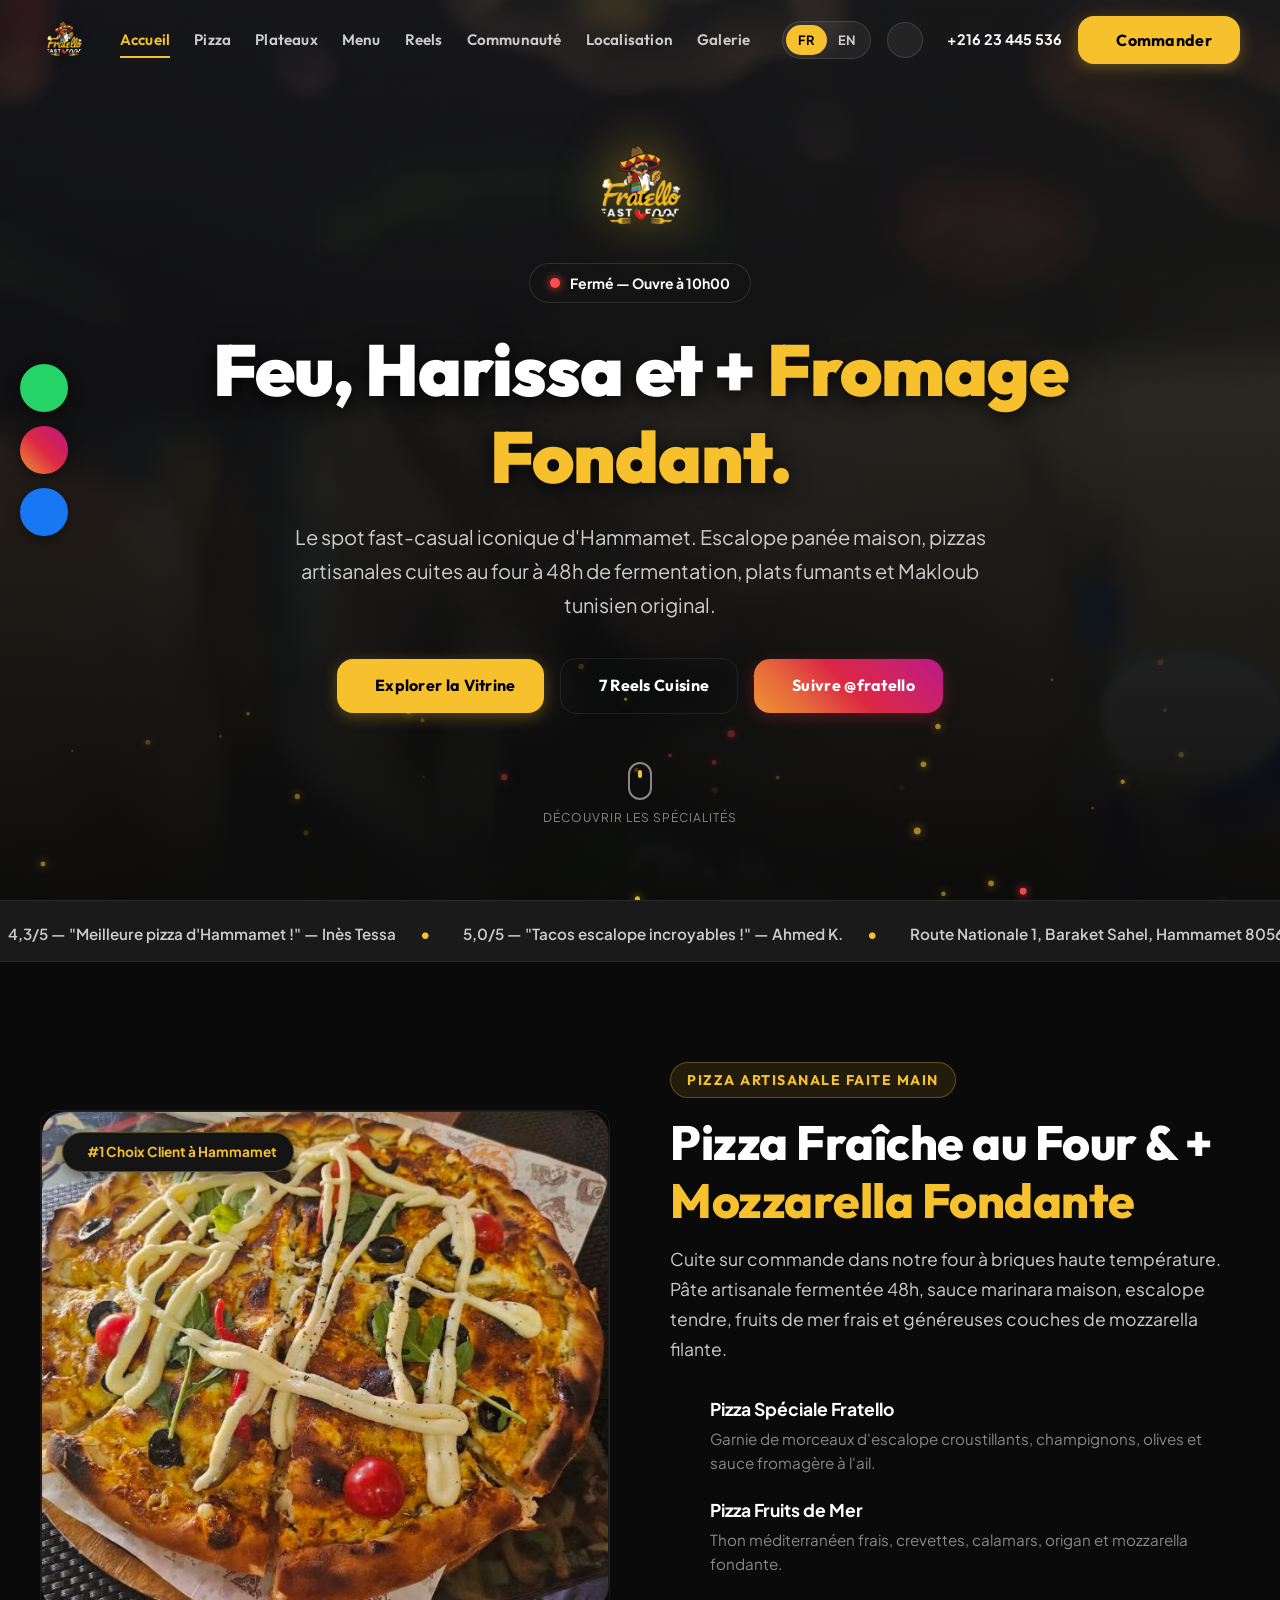
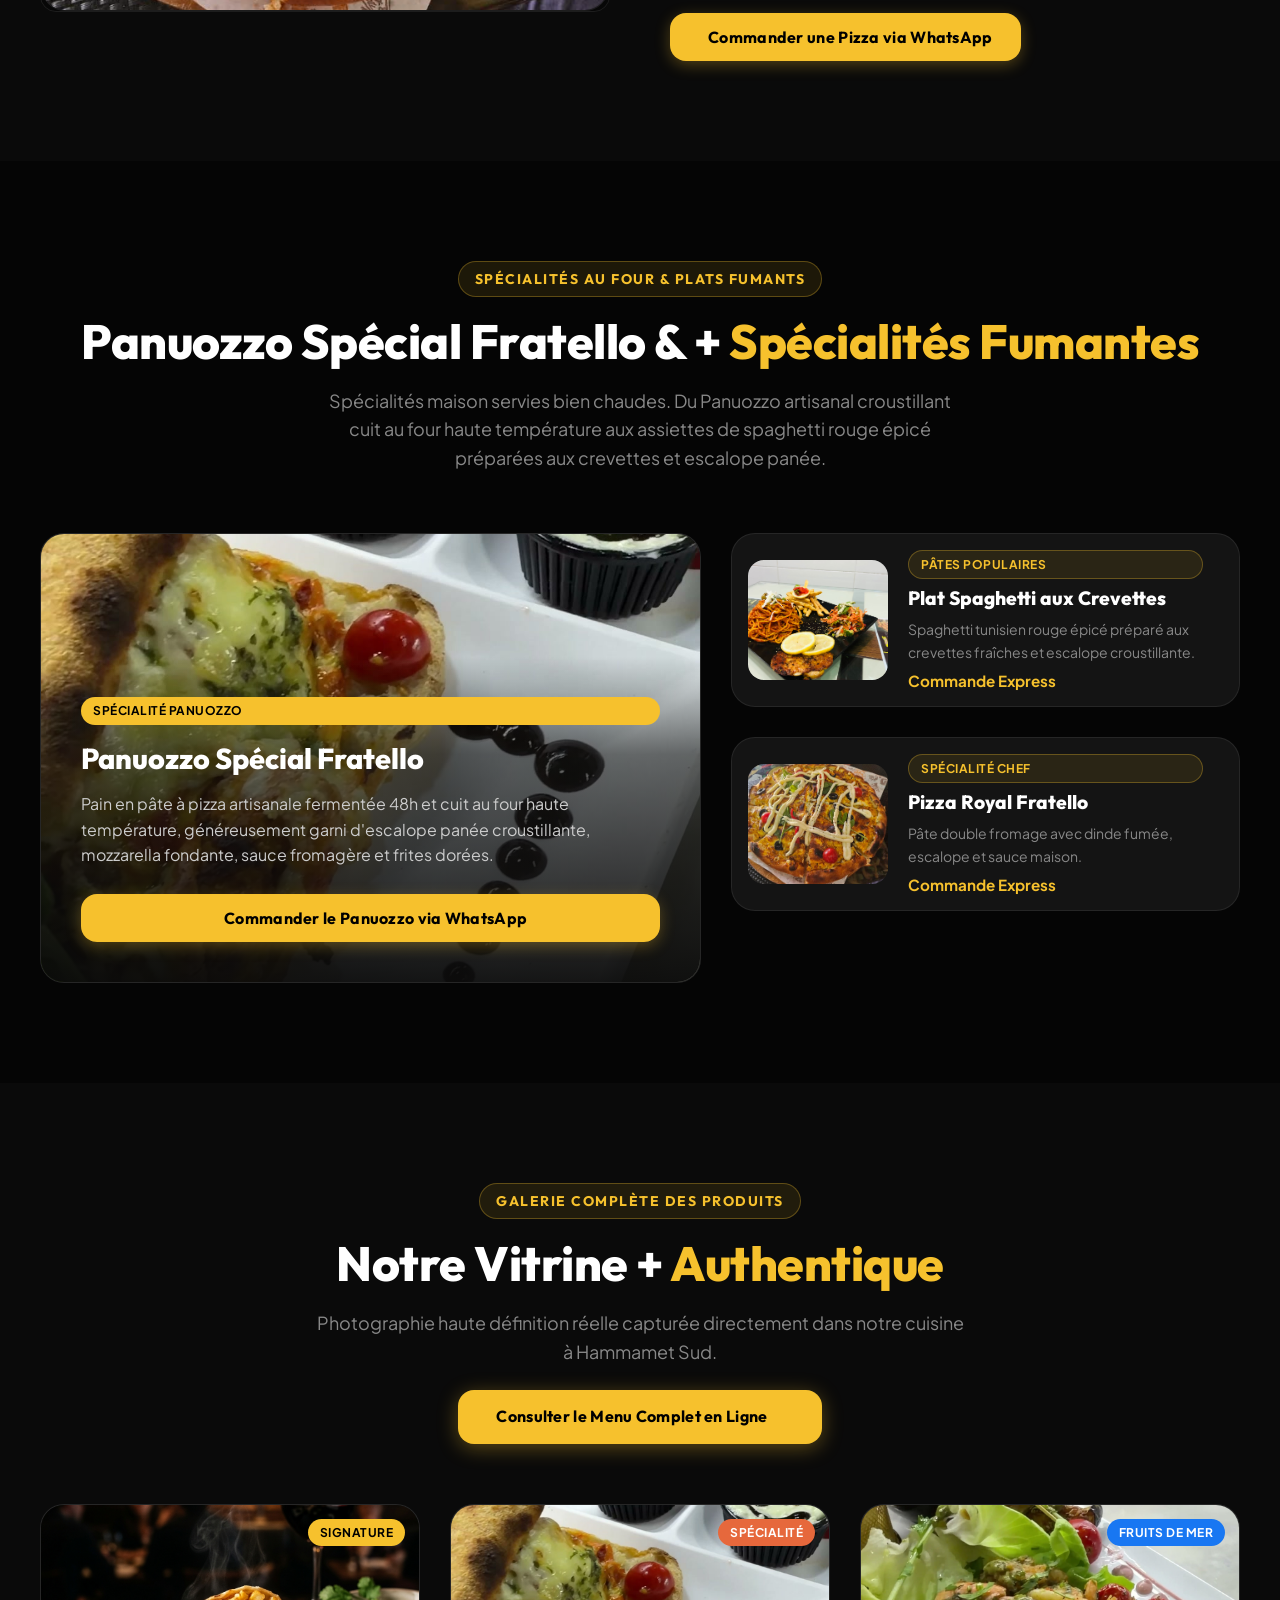
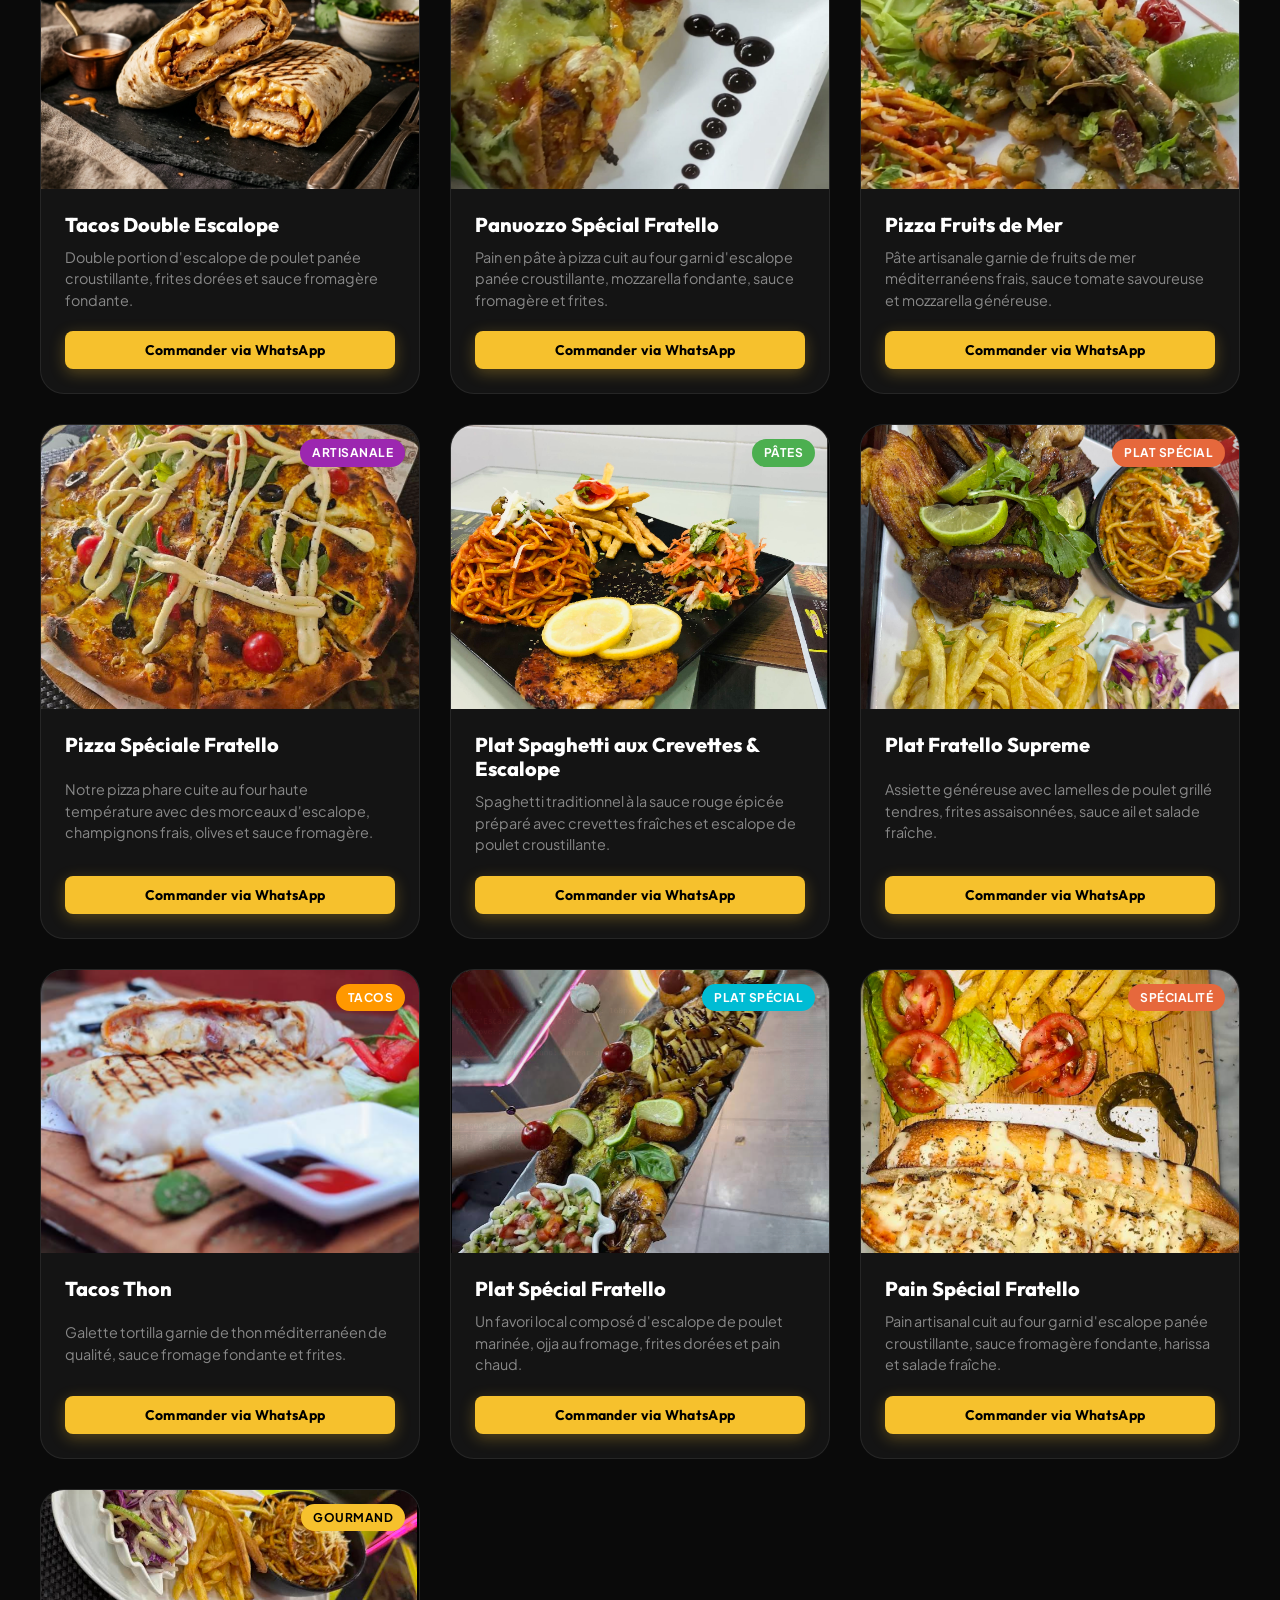
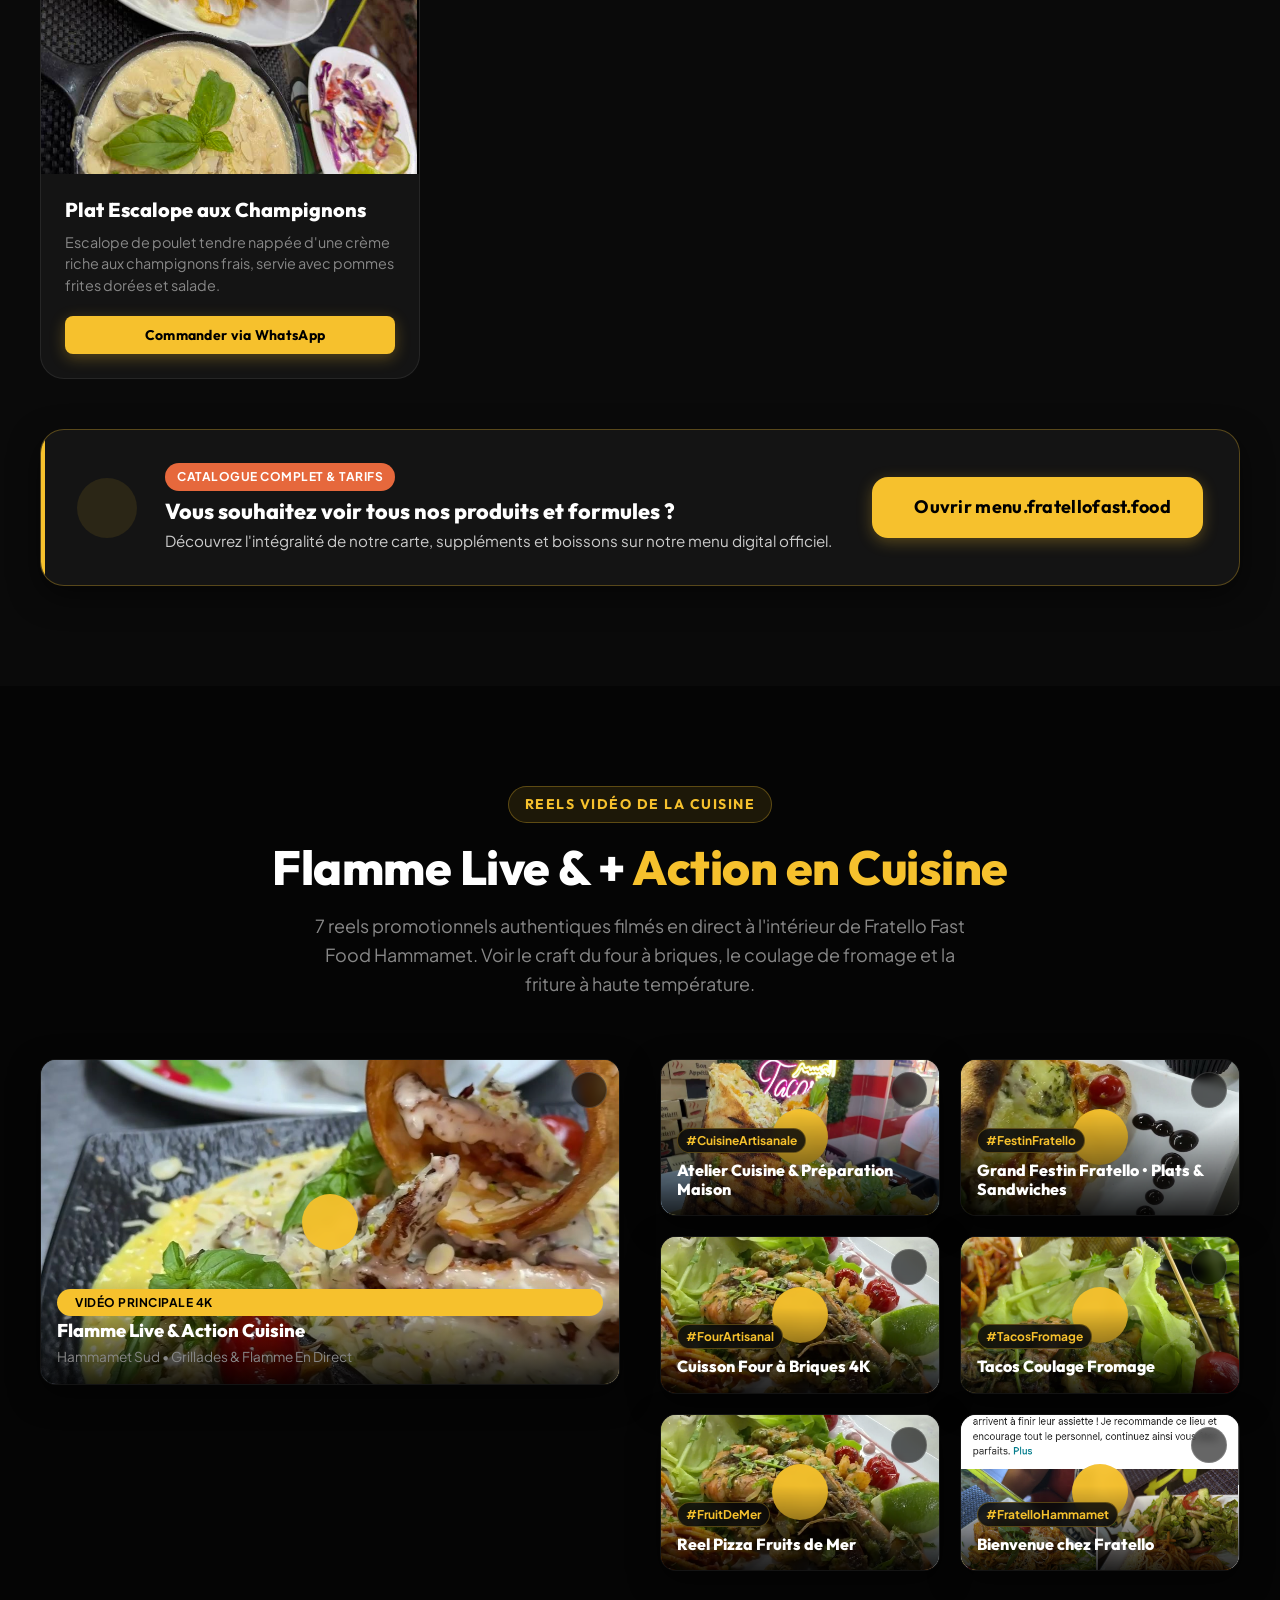
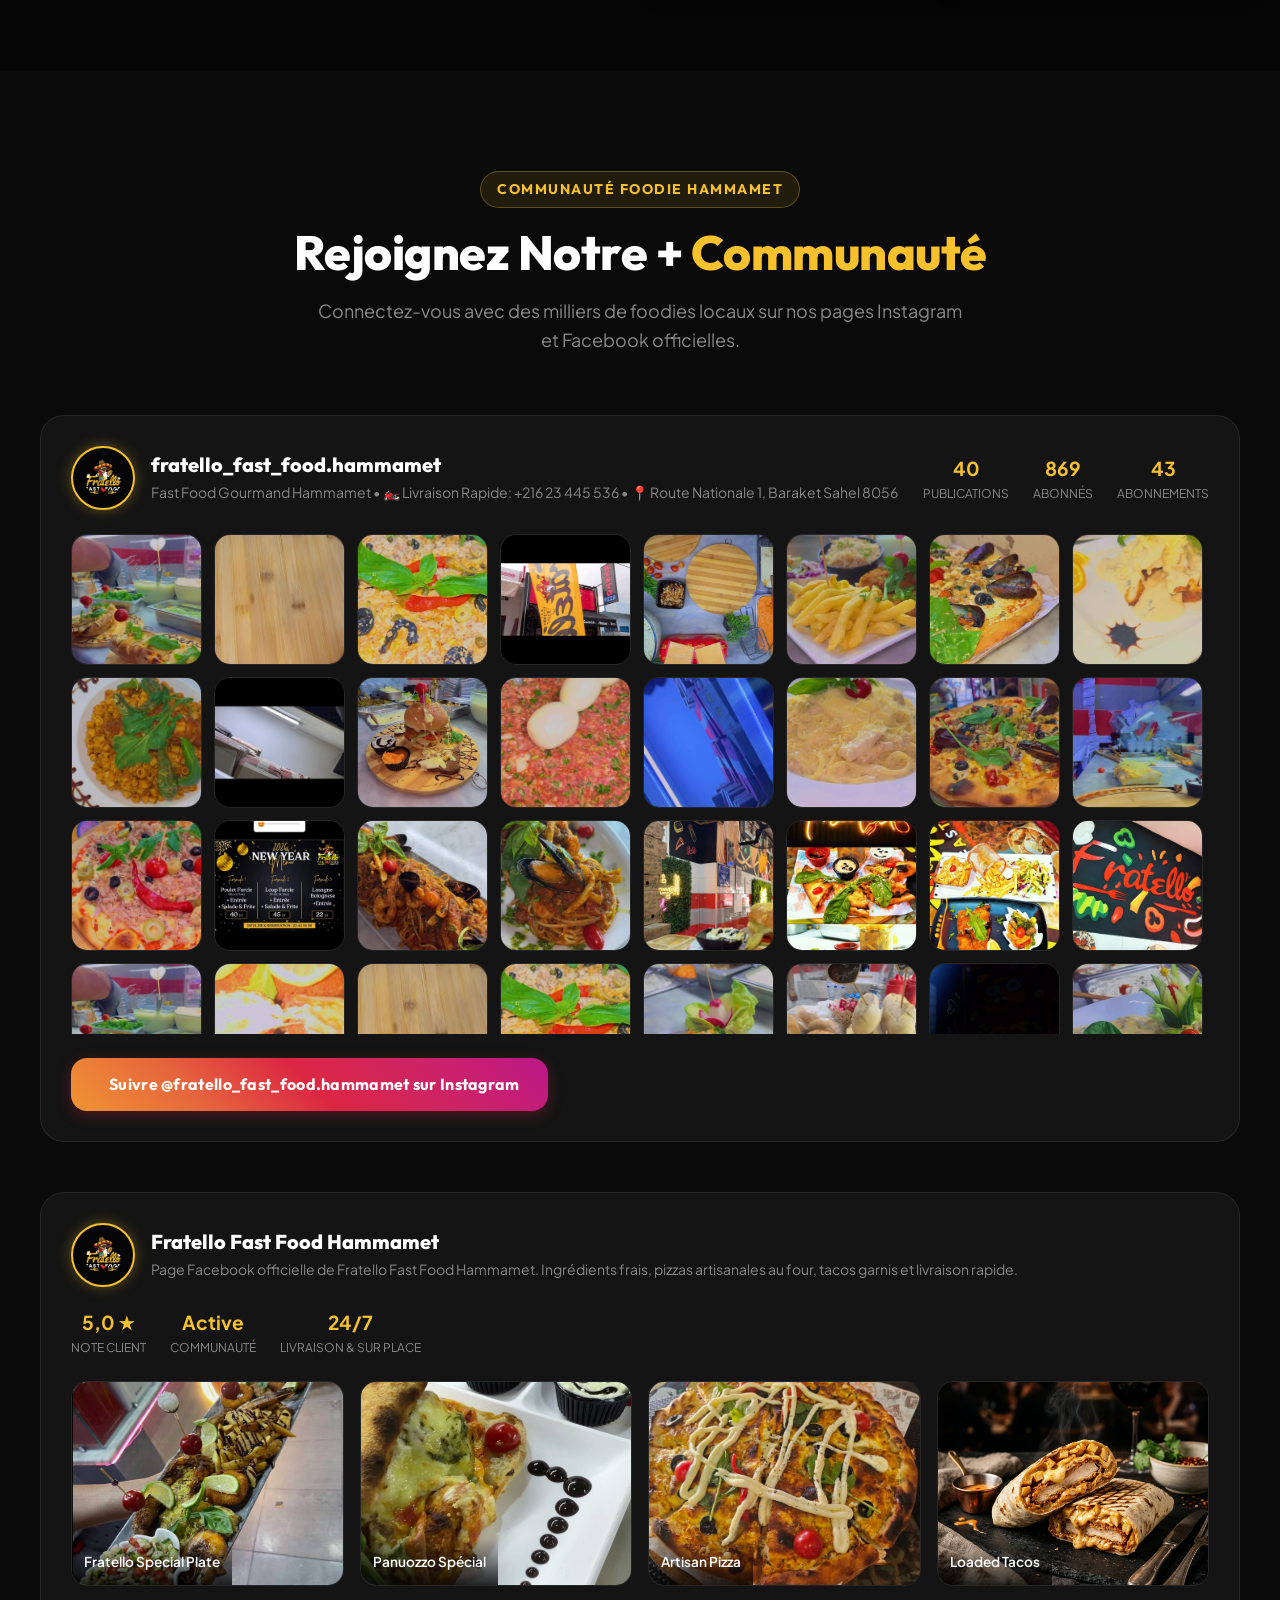
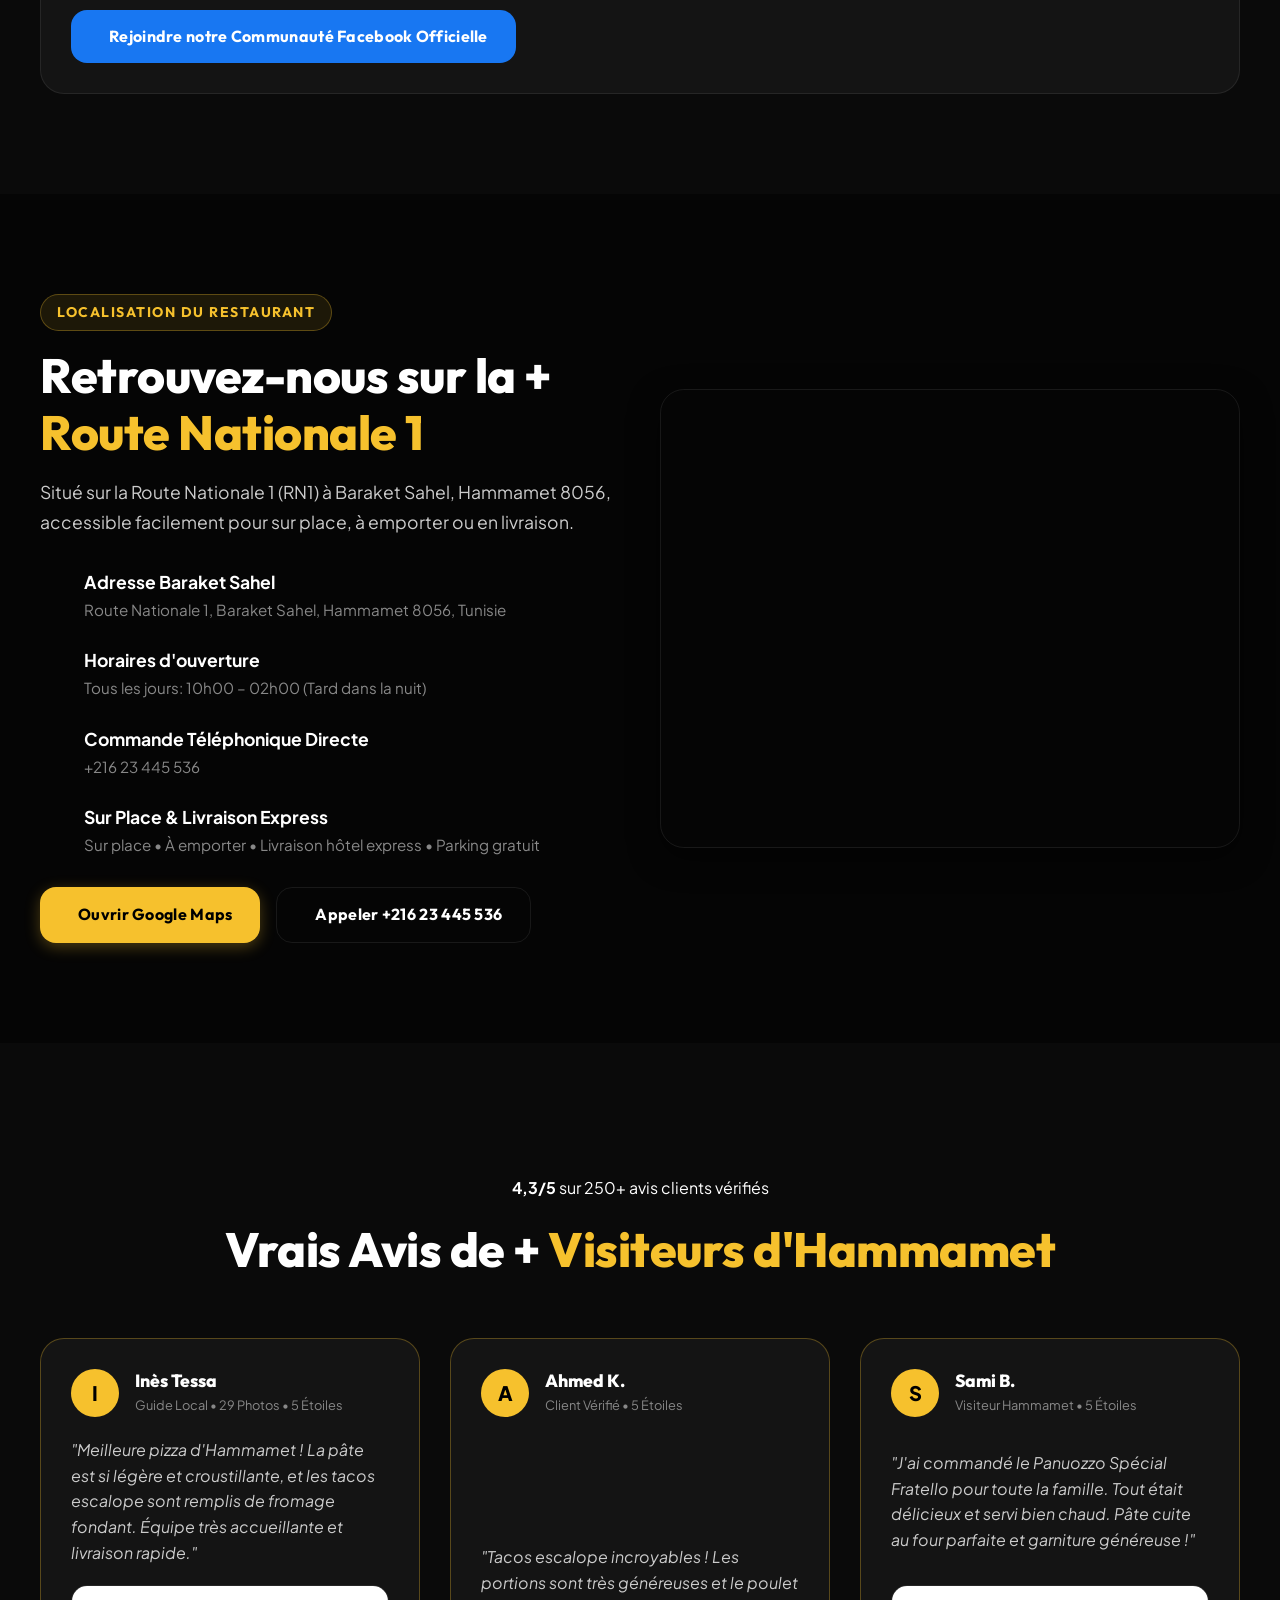
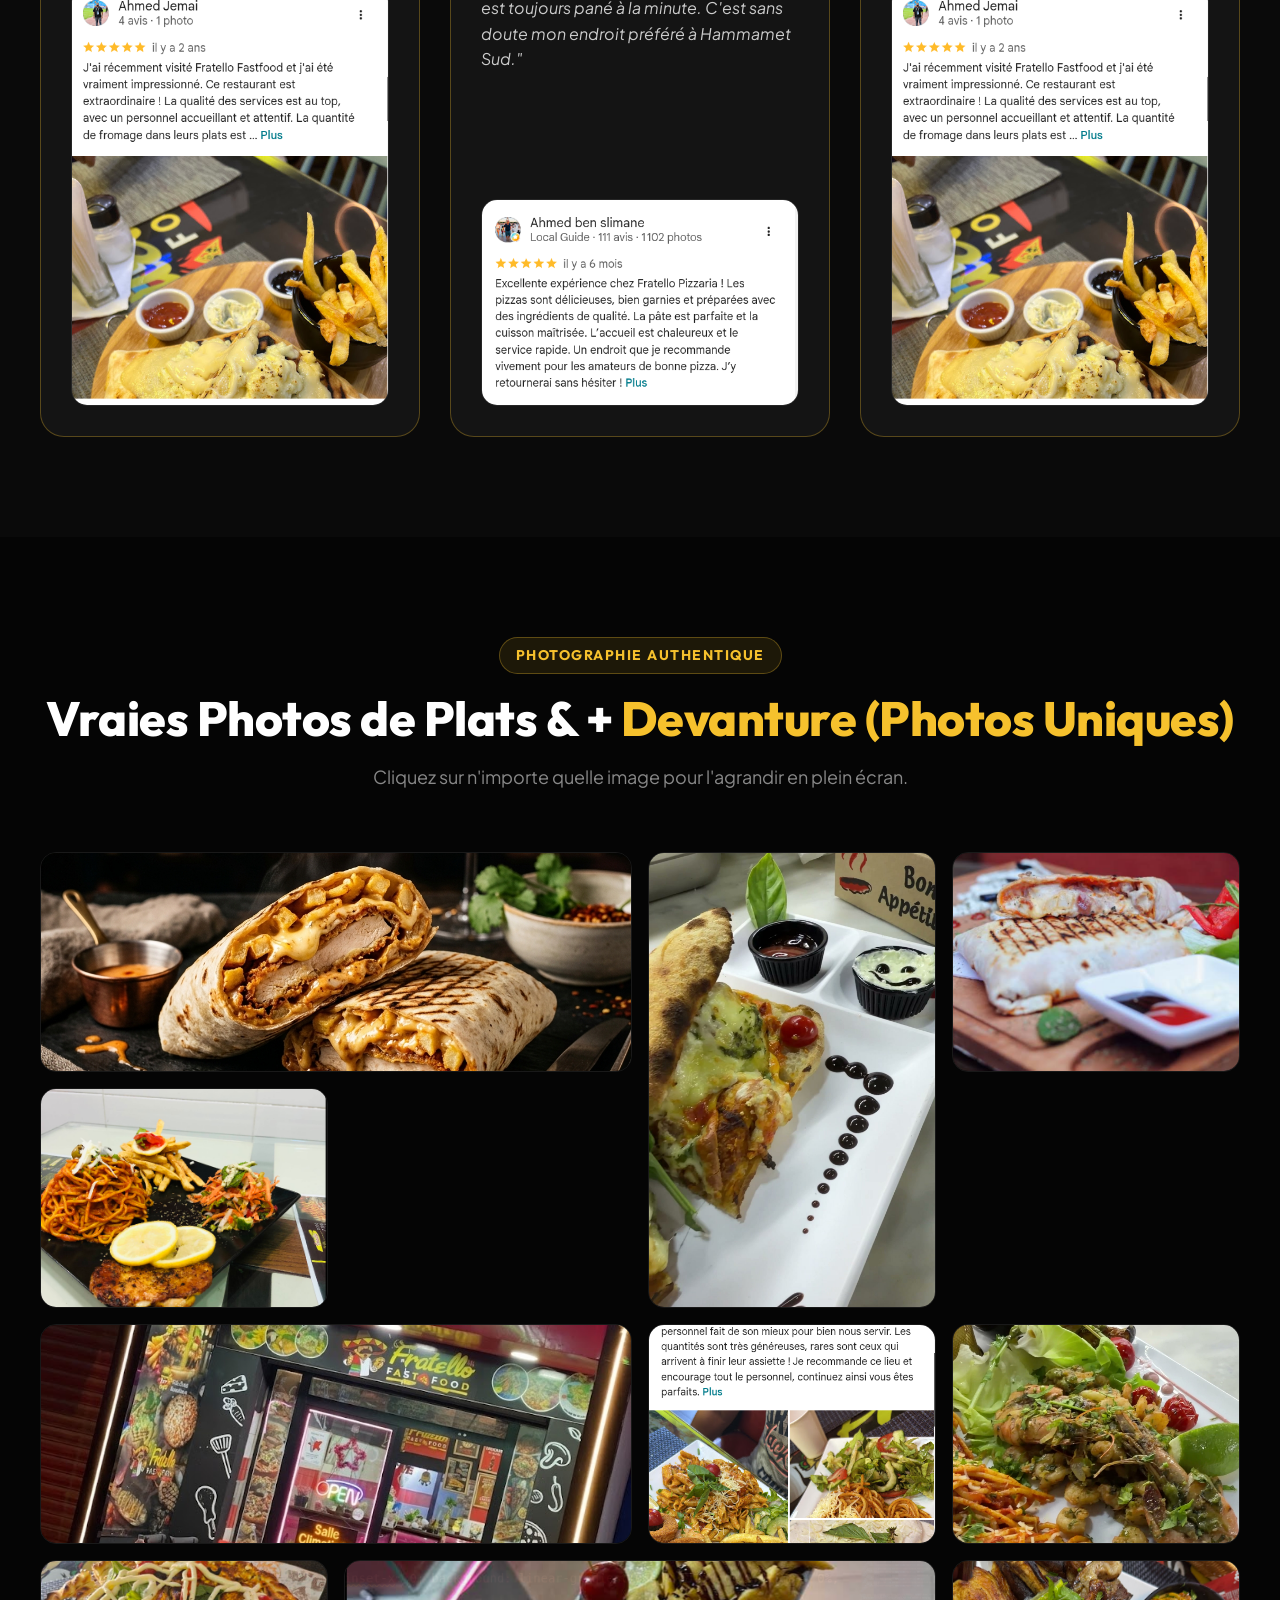
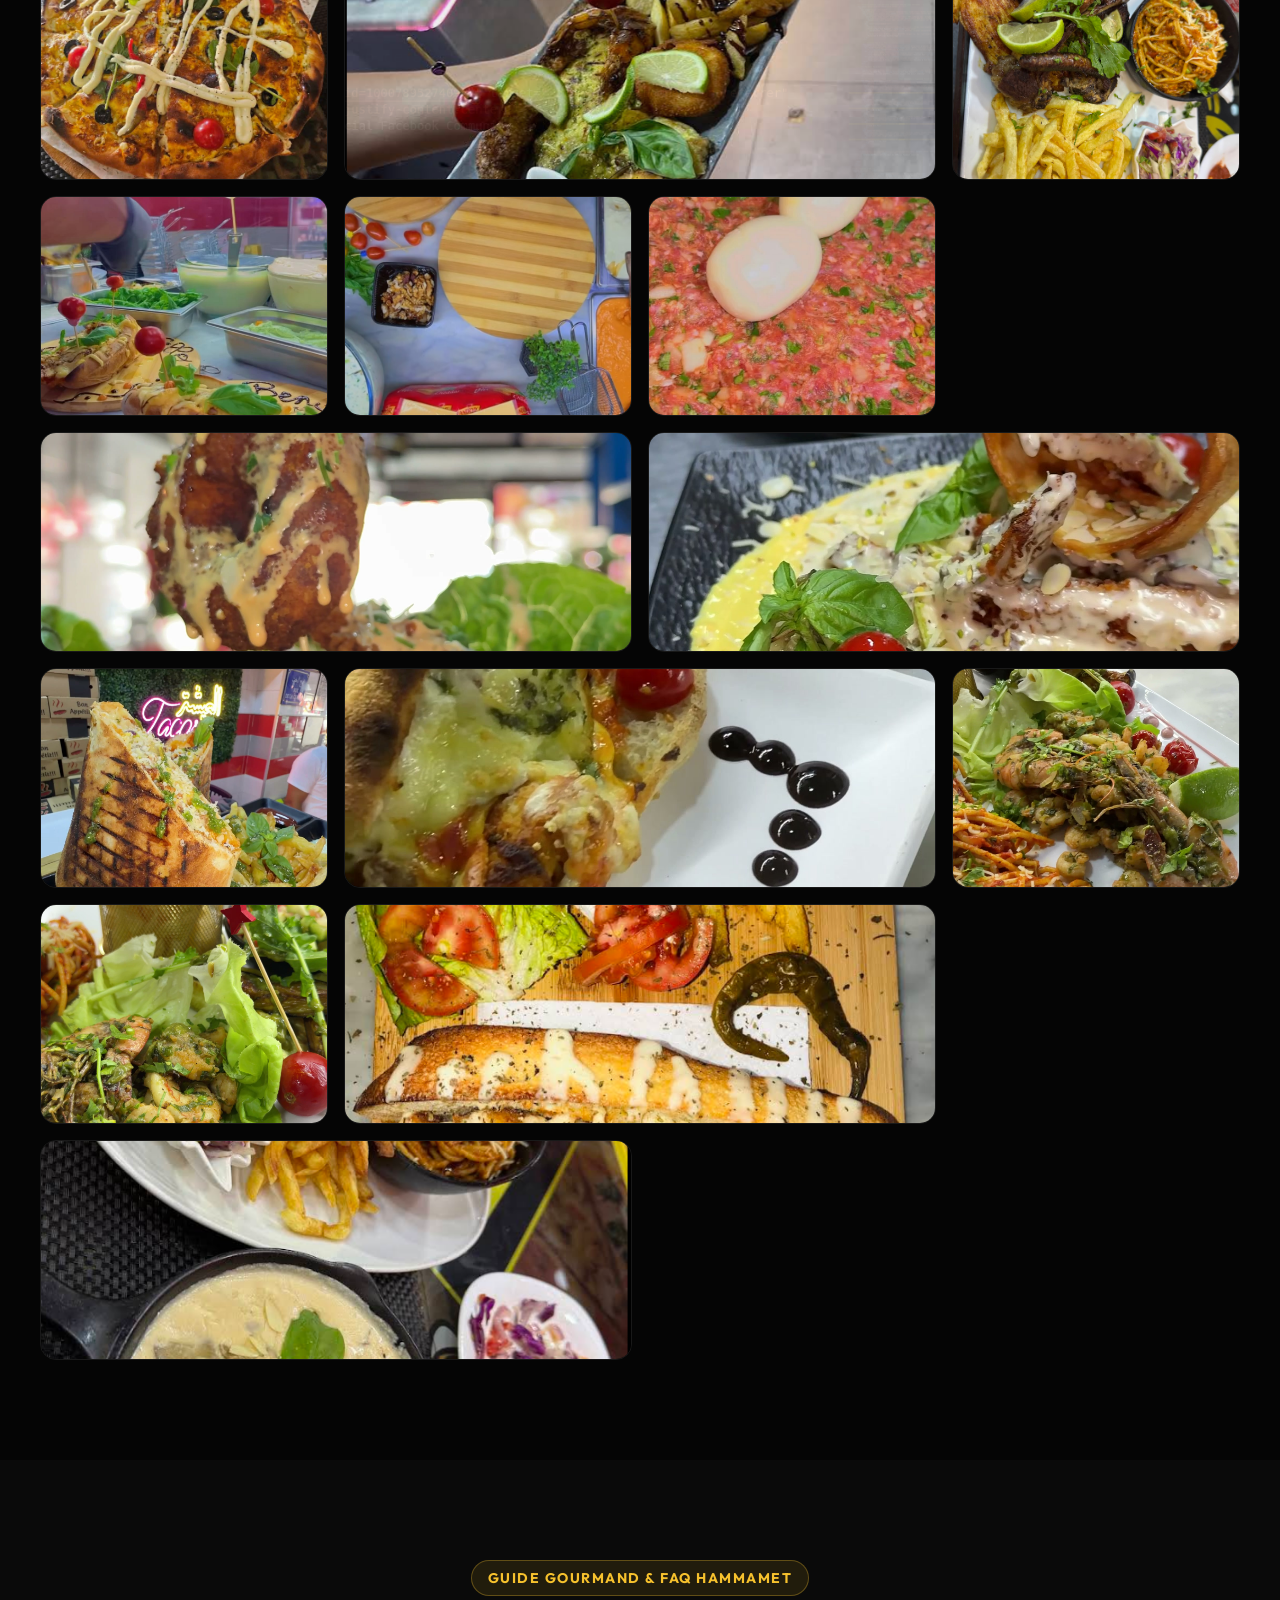
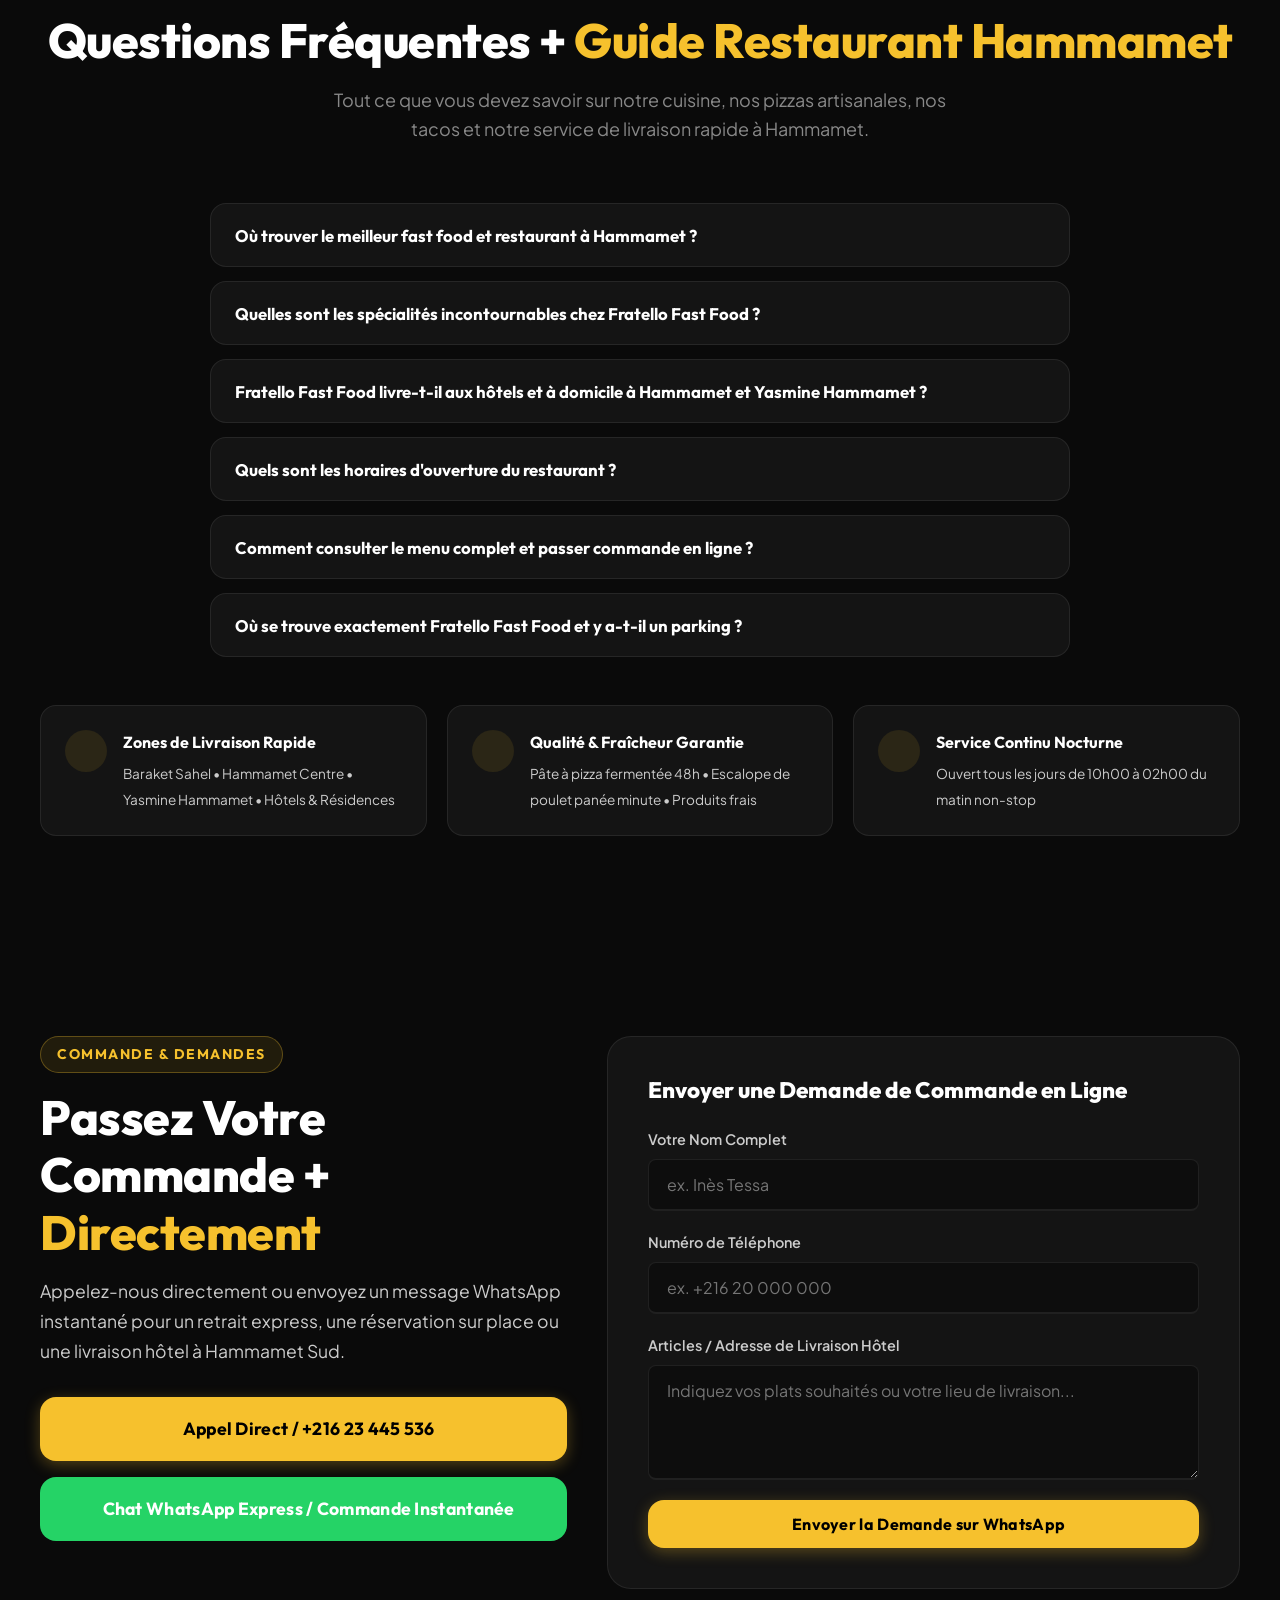
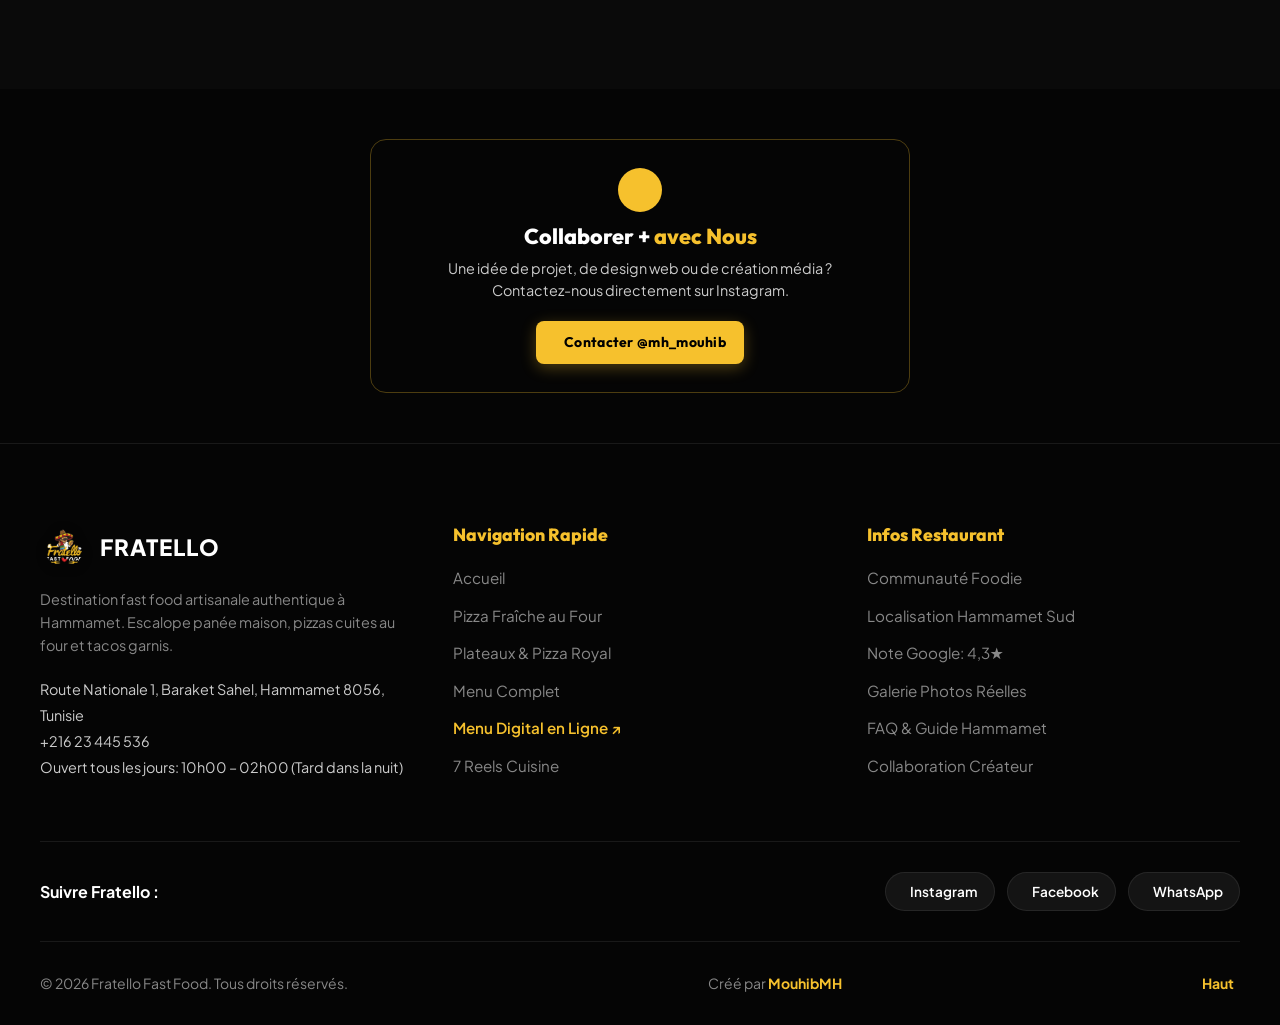
==== commit 6bf70c60: "feat(seo): complete local SEO dominance pass for Hammamet restaurant search - Meta & Geo: High-CTR t" ====
--- a/index.html
+++ b/index.html
@@ -3,9 +3,24 @@
 <head>
   <meta charset="UTF-8">
   <meta name="viewport" content="width=device-width, initial-scale=1.0">
-  <title data-fr="Fratello Fast Food | Vrai Goût & Ingrédients Frais | Hammamet, Tunisie" data-en="Fratello Fast Food | Authentic Real Flavor & Fresh Ingredients | Hammamet, Tunisia">Fratello Fast Food | Vrai Goût & Ingrédients Frais | Hammamet, Tunisie</title>
-  <meta name="description" content="Fratello Fast Food Hammamet officiel. Suivez-nous sur Instagram @fratello_fast_food.hammamet et Facebook. Découvrez la vraie photographie culinaire, 7 reels promotionnels, pizzas artisanales cuites au four, tacos escalope garnis, grillades mixtes et Makloub tunisien. Ouvert tous les jours 10h - 02h.">
+  <title data-fr="Fratello Fast Food Hammamet | Meilleur Fast Food, Pizzas &amp; Tacos | Ouvert 10h-02h" data-en="Fratello Fast Food Hammamet | Best Fast Food, Artisan Pizza &amp; Tacos | Open 10AM-2AM">Fratello Fast Food Hammamet | Meilleur Fast Food, Pizzas &amp; Tacos | Ouvert 10h-02h</title>
+  <meta name="description" content="Fratello Fast Food à Hammamet (RN1 Baraket Sahel). Meilleur restaurant fast food: pizzas artisanales au four, tacos escalope, makloub. Livraison hôtel &amp; domicile 10h-02h. Tél: +216 23 445 536.">
+  <meta name="keywords" content="restaurant hammamet, fast food hammamet, meilleur restaurant hammamet, pizza hammamet, tacos hammamet, livraison restaurant hammamet, restaurant baraket sahel, yasmine hammamet fast food, makloub hammamet, restaurant ouvert tard hammamet, fast food tunisie, restaurant hammamet sud, best fast food hammamet">
+  <meta name="author" content="Fratello Fast Food">
+  <meta name="robots" content="index, follow, max-image-preview:large, max-snippet:-1, max-video-preview:-1">
   <meta name="theme-color" content="#F6C12D">
+
+  <!-- Canonical & Multilingual Hreflang Tags -->
+  <link rel="canonical" href="https://fratellofastfood.tn/">
+  <link rel="alternate" hreflang="fr" href="https://fratellofastfood.tn/">
+  <link rel="alternate" hreflang="en" href="https://fratellofastfood.tn/">
+  <link rel="alternate" hreflang="x-default" href="https://fratellofastfood.tn/">
+
+  <!-- Local SEO & Geo Targeting (Hammamet, Tunisia) -->
+  <meta name="geo.region" content="TN-NBL">
+  <meta name="geo.placename" content="Hammamet, Baraket Sahel">
+  <meta name="geo.position" content="36.4079835;10.5610401">
+  <meta name="ICBM" content="36.4079835, 10.5610401">
 
   <!-- Early Theme Initialization (Prevents Light/Dark Flash) -->
   <script>
@@ -20,16 +35,21 @@
   <link rel="apple-touch-icon" href="assets/logo/logo.png">
 
   <!-- Open Graph / Facebook -->
-  <meta property="og:type" content="website">
-  <meta property="og:title" content="Fratello Fast Food | Vrai Goût & Ingrédients Frais | Hammamet, Tunisie">
-  <meta property="og:description" content="Fratello Fast Food Hammamet officiel. Suivez-nous sur Instagram @fratello_fast_food.hammamet et Facebook. Découvrez la vraie photographie culinaire, 7 reels promotionnels, pizzas artisanales cuites au four, tacos escalope garnis, grillades mixtes et Makloub tunisien. Ouvert tous les jours 10h - 02h.">
-  <meta property="og:image" content="assets/logo/logo.png">
-
-  <!-- Twitter -->
+  <meta property="og:type" content="restaurant">
+  <meta property="og:site_name" content="Fratello Fast Food Hammamet">
+  <meta property="og:url" content="https://fratellofastfood.tn/">
+  <meta property="og:title" content="Fratello Fast Food Hammamet | Meilleur Fast Food, Pizzas &amp; Tacos">
+  <meta property="og:description" content="Découvrez le meilleur fast food à Hammamet: pizzas artisanales au four, tacos escalope double, makloub tunisien. Ouvert tous les jours 10h - 02h. Livraison rapide hôtel &amp; domicile.">
+  <meta property="og:image" content="https://fratellofastfood.tn/assets/images/hero_action_poster.jpg">
+  <meta property="og:image:alt" content="Fratello Fast Food Hammamet Cuisine et Pizzas">
+  <meta property="og:locale" content="fr_TN">
+  <meta property="og:locale:alternate" content="en_US">
+
+  <!-- Twitter Card -->
   <meta name="twitter:card" content="summary_large_image">
-  <meta name="twitter:title" content="Fratello Fast Food | Vrai Goût & Ingrédients Frais | Hammamet, Tunisie">
-  <meta name="twitter:description" content="Fratello Fast Food Hammamet officiel. Suivez-nous sur Instagram @fratello_fast_food.hammamet et Facebook. Découvrez la vraie photographie culinaire, 7 reels promotionnels, pizzas artisanales cuites au four, tacos escalope garnis, grillades mixtes et Makloub tunisien. Ouvert tous les jours 10h - 02h.">
-  <meta name="twitter:image" content="assets/logo/logo.png">
+  <meta name="twitter:title" content="Fratello Fast Food Hammamet | Meilleur Fast Food &amp; Pizzas">
+  <meta name="twitter:description" content="Meilleur fast food à Hammamet: pizzas artisanales au four, tacos escalope double, grillades et livraison express 10h-02h. Tél: +216 23 445 536.">
+  <meta name="twitter:image" content="https://fratellofastfood.tn/assets/images/hero_action_poster.jpg">
 
   <!-- Google Fonts (Outfit Display + Plus Jakarta Sans Body) -->
   <link rel="preconnect" href="https://fonts.googleapis.com">
@@ -42,50 +62,255 @@
   <!-- Lucide Icons CDN -->
   <script src="https://unpkg.com/lucide@latest"></script>
 
-  <!-- JSON-LD Structured Data -->
+  <!-- Comprehensive Google Knowledge Graph & Local SEO JSON-LD Schema -->
   <script type="application/ld+json">
   {
     "@context": "https://schema.org",
-    "@type": "FastFoodRestaurant",
-    "name": "Fratello Fast Food",
-    "image": "assets/images/tacos_double.png",
-    "logo": "assets/logo/logo.png",
-    "url": "https://fratellofastfood.tn",
-    "telephone": "+21623445536",
-    "priceRange": "$$",
-    "sameAs": [
-      "https://www.instagram.com/fratello_fast_food.hammamet/",
-      "https://www.facebook.com/profile.php?id=100078952740924",
-      "https://wa.me/21623445536"
-    ],
-    "address": {
-      "@type": "PostalAddress",
-      "streetAddress": "Route Nationale 1, Baraket Sahel",
-      "addressLocality": "Baraket Sahel",
-      "addressRegion": "Hammamet",
-      "postalCode": "8056",
-      "addressCountry": "TN"
-    },
-    "geo": {
-      "@type": "GeoCoordinates",
-      "latitude": 36.4079835,
-      "longitude": 10.5610401
-    },
-    "openingHoursSpecification": {
-      "@type": "OpeningHoursSpecification",
-      "dayOfWeek": [
-        "Monday", "Tuesday", "Wednesday", "Thursday", "Friday", "Saturday", "Sunday"
-      ],
-      "opens": "10:00",
-      "closes": "02:00"
-    },
-    "aggregateRating": {
-      "@type": "AggregateRating",
-      "ratingValue": "4.3",
-      "reviewCount": "254"
-    },
-    "servesCuisine": ["Fast Food", "Tunisian", "Pizza", "Tacos", "Platters"],
-    "hasMenu": "#menu"
+    "@graph": [
+      {
+        "@type": ["FastFoodRestaurant", "Restaurant"],
+        "@id": "https://fratellofastfood.tn/#restaurant",
+        "name": "Fratello Fast Food",
+        "alternateName": [
+          "Fratello Fast Food Hammamet",
+          "Fratello Restaurant Hammamet",
+          "مطعم فراتيلو فاست فود الحمامات"
+        ],
+        "url": "https://fratellofastfood.tn/",
+        "logo": "https://fratellofastfood.tn/assets/logo/logo.png",
+        "image": [
+          "https://fratellofastfood.tn/assets/images/hero_action_poster.jpg",
+          "https://fratellofastfood.tn/assets/images/tacos_double.png",
+          "https://fratellofastfood.tn/assets/images/reel_feast_poster.jpg",
+          "https://fratellofastfood.tn/assets/images/reel_oven_poster.jpg",
+          "https://fratellofastfood.tn/assets/images/restaurant_storefront.png"
+        ],
+        "telephone": "+21623445536",
+        "priceRange": "$$",
+        "currenciesAccepted": "TND",
+        "paymentAccepted": "Cash, Carte Bancaire, Flouci, Paiement à la livraison",
+        "servesCuisine": [
+          "Fast Food",
+          "Tunisian Street Food",
+          "Pizza",
+          "French Tacos",
+          "Panuozzo",
+          "Sandwiches",
+          "Halal"
+        ],
+        "menu": "https://menu.fratellofast.food/",
+        "hasMenu": [
+          {
+            "@type": "Menu",
+            "name": "Menu Digital Fratello",
+            "url": "https://menu.fratellofast.food/"
+          },
+          {
+            "@type": "Menu",
+            "name": "Vitrine Plats Signature",
+            "url": "https://fratellofastfood.tn/#menu"
+          }
+        ],
+        "sameAs": [
+          "https://www.instagram.com/fratello_fast_food.hammamet/",
+          "https://www.facebook.com/profile.php?id=100078952740924",
+          "https://wa.me/21623445536"
+        ],
+        "address": {
+          "@type": "PostalAddress",
+          "streetAddress": "Route Nationale 1, Baraket Sahel",
+          "addressLocality": "Baraket Sahel",
+          "addressRegion": "Hammamet",
+          "postalCode": "8056",
+          "addressCountry": "TN"
+        },
+        "geo": {
+          "@type": "GeoCoordinates",
+          "latitude": 36.4079835,
+          "longitude": 10.5610401
+        },
+        "openingHoursSpecification": [
+          {
+            "@type": "OpeningHoursSpecification",
+            "dayOfWeek": [
+              "Monday",
+              "Tuesday",
+              "Wednesday",
+              "Thursday",
+              "Friday",
+              "Saturday",
+              "Sunday"
+            ],
+            "opens": "10:00",
+            "closes": "02:00"
+          }
+        ],
+        "aggregateRating": {
+          "@type": "AggregateRating",
+          "ratingValue": "4.3",
+          "reviewCount": "254",
+          "bestRating": "5",
+          "worstRating": "1"
+        },
+        "areaServed": [
+          {
+            "@type": "AdministrativeArea",
+            "name": "Hammamet"
+          },
+          {
+            "@type": "AdministrativeArea",
+            "name": "Baraket Sahel"
+          },
+          {
+            "@type": "AdministrativeArea",
+            "name": "Yasmine Hammamet"
+          },
+          {
+            "@type": "AdministrativeArea",
+            "name": "Hammamet Sud"
+          },
+          {
+            "@type": "AdministrativeArea",
+            "name": "Hammamet Nord"
+          },
+          {
+            "@type": "AdministrativeArea",
+            "name": "Nabeul"
+          }
+        ],
+        "hasOfferCatalog": {
+          "@type": "OfferCatalog",
+          "name": "Catalogue de Restauration Fratello",
+          "itemListElement": [
+            {
+              "@type": "OfferCatalog",
+              "name": "Pizzas Artisanales au Four",
+              "url": "https://menu.fratellofast.food/"
+            },
+            {
+              "@type": "OfferCatalog",
+              "name": "Tacos Escalope Double & Fromage",
+              "url": "https://menu.fratellofast.food/"
+            },
+            {
+              "@type": "OfferCatalog",
+              "name": "Plats Mixtes & Festin Royal",
+              "url": "https://menu.fratellofast.food/"
+            },
+            {
+              "@type": "OfferCatalog",
+              "name": "Panuozzo Spécial & Makloub Tunisien",
+              "url": "https://menu.fratellofast.food/"
+            }
+          ]
+        },
+        "potentialAction": [
+          {
+            "@type": "OrderAction",
+            "target": {
+              "@type": "EntryPoint",
+              "urlTemplate": "https://wa.me/21623445536?text=Bonjour%20Fratello%20Fast%20Food,%20je%20souhaite%20commander!",
+              "inLanguage": ["fr", "en"],
+              "actionPlatform": [
+                "http://schema.org/DesktopWebPlatform",
+                "http://schema.org/MobileWebPlatform"
+              ]
+            },
+            "deliveryMethod": "http://purl.org/goodrelations/v1#DeliveryModeOwnFleet"
+          },
+          {
+            "@type": "ViewAction",
+            "target": "https://menu.fratellofast.food/",
+            "name": "Consulter le Menu Digital"
+          }
+        ]
+      },
+      {
+        "@type": "FAQPage",
+        "@id": "https://fratellofastfood.tn/#faq",
+        "mainEntity": [
+          {
+            "@type": "Question",
+            "name": "Où trouver le meilleur fast food et restaurant à Hammamet ?",
+            "acceptedAnswer": {
+              "@type": "Answer",
+              "text": "Fratello Fast Food est classé parmi les meilleurs restaurants fast food d'Hammamet avec une note de 4,3/5 sur plus de 250 avis vérifiés. Situé sur la Route Nationale 1 à Baraket Sahel (Hammamet Sud), le restaurant est réputé pour ses pizzas artisanales cuites au four à haute température, ses tacos à l'escalope fraîchement panée minute et ses plats généreux."
+            }
+          },
+          {
+            "@type": "Question",
+            "name": "Quelles sont les spécialités incontournables chez Fratello Fast Food Hammamet ?",
+            "acceptedAnswer": {
+              "@type": "Answer",
+              "text": "Les spécialités vedettes incluent le Tacos Double Escalope avec sauce fromagère secrète, la Pizza Fruits de Mer Royale aux crevettes et thon frais, le Panuozzo Spécial en pâte à pizza cuit au four, l'authentique Makloub tunisien et le Grand Festin Fratello."
+            }
+          },
+          {
+            "@type": "Question",
+            "name": "Fratello Fast Food livre-t-il aux hôtels et à domicile à Hammamet et Yasmine Hammamet ?",
+            "acceptedAnswer": {
+              "@type": "Answer",
+              "text": "Oui, Fratello Fast Food assure une livraison express vers tous les quartiers d'Hammamet: Baraket Sahel, Hammamet Centre, Hammamet Sud, Yasmine Hammamet (tous les hôtels et résidences) et Hammamet Nord. Commandez directement par téléphone au +216 23 445 536 ou via WhatsApp."
+            }
+          },
+          {
+            "@type": "Question",
+            "name": "Quels sont les horaires d'ouverture de Fratello Fast Food ?",
+            "acceptedAnswer": {
+              "@type": "Answer",
+              "text": "Fratello Fast Food est ouvert tous les jours de la semaine (7j/7) de 10h00 du matin jusqu'à 02h00 tard dans la nuit, idéal pour vos déjeuners, dîners et commandes de nuit à Hammamet."
+            }
+          },
+          {
+            "@type": "Question",
+            "name": "Comment consulter le menu complet et passer commande en ligne ?",
+            "acceptedAnswer": {
+              "@type": "Answer",
+              "text": "Vous pouvez consulter l'intégralité du menu officiel, des formules et des suppléments sur notre carte digitale en ligne à l'adresse https://menu.fratellofast.food/ et envoyer instantanément votre commande sur WhatsApp au +216 23 445 536."
+            }
+          },
+          {
+            "@type": "Question",
+            "name": "Où se trouve exactement le restaurant Fratello Fast Food ?",
+            "acceptedAnswer": {
+              "@type": "Answer",
+              "text": "Fratello Fast Food se situe directement sur la Route Nationale 1 (RN1), Baraket Sahel, 8056 Hammamet, Tunisie, à seulement quelques minutes des stations balnéaires et des grands hôtels d'Hammamet Sud et Yasmine Hammamet. Un parking gratuit est disponible devant le restaurant."
+            }
+          }
+        ]
+      },
+      {
+        "@type": "BreadcrumbList",
+        "@id": "https://fratellofastfood.tn/#breadcrumb",
+        "itemListElement": [
+          {
+            "@type": "ListItem",
+            "position": 1,
+            "name": "Accueil",
+            "item": "https://fratellofastfood.tn/"
+          },
+          {
+            "@type": "ListItem",
+            "position": 2,
+            "name": "Restaurants Hammamet",
+            "item": "https://fratellofastfood.tn/#location"
+          },
+          {
+            "@type": "ListItem",
+            "position": 3,
+            "name": "Fratello Fast Food",
+            "item": "https://fratellofastfood.tn/"
+          }
+        ]
+      },
+      {
+        "@type": "WebSite",
+        "@id": "https://fratellofastfood.tn/#website",
+        "name": "Fratello Fast Food",
+        "url": "https://fratellofastfood.tn/",
+        "inLanguage": ["fr", "en"]
+      }
+    ]
   }
   </script>
 </head>
@@ -221,6 +446,7 @@
         <a href="#social" class="drawer-link" data-fr="Communauté" data-en="Community">Communauté</a>
         <a href="#location" class="drawer-link" data-fr="Localisation" data-en="Location">Localisation</a>
         <a href="#gallery" class="drawer-link" data-fr="Galerie" data-en="Gallery">Galerie</a>
+        <a href="#faq" class="drawer-link" data-fr="FAQ &amp; Guide" data-en="FAQ &amp; Guide">FAQ &amp; Guide</a>
       </nav>
       <div class="drawer-footer">
         <a href="https://wa.me/21623445536" target="_blank" rel="noopener noreferrer" class="btn btn-yellow w-full">
@@ -1174,6 +1400,126 @@
           <div class="gallery-item span-wide" data-src="assets/images/escalope_champignon.png" data-caption="Plat Escalope aux Champignons">
             <img src="assets/images/escalope_champignon.png" alt="Plat Escalope aux Champignons" loading="lazy">
             <div class="gallery-overlay"><i data-lucide="zoom-in"></i></div>
+          </div>
+        </div>
+      </div>
+    </section>
+
+    <!-- 14.5 Local SEO & FAQ Section (#faq) -->
+    <section id="faq" class="section-padding">
+      <div class="container">
+        <div class="section-header text-center">
+          <span class="section-tag" data-fr="Guide Gourmand &amp; FAQ Hammamet" data-en="Hammamet Dining Guide &amp; FAQ">Guide Gourmand &amp; FAQ Hammamet</span>
+          <h2 class="section-title" data-is-html="true" data-fr='Questions Fréquentes + <span class="text-yellow">Guide Restaurant Hammamet</span>' data-en='Frequently Asked Questions + <span class="text-yellow">Hammamet Food Guide</span>'>
+            Questions Fréquentes + <span class="text-yellow">Guide Restaurant Hammamet</span>
+          </h2>
+          <p class="section-subtitle" data-fr="Tout ce que vous devez savoir sur notre cuisine, nos pizzas artisanales, nos tacos et notre service de livraison rapide à Hammamet." data-en="Everything you need to know about our cuisine, artisan pizzas, tacos, and express delivery in Hammamet.">
+            Tout ce que vous devez savoir sur notre cuisine, nos pizzas artisanales, nos tacos et notre service de livraison rapide à Hammamet.
+          </p>
+        </div>
+
+        <div class="faq-accordion">
+          <!-- FAQ Item 1 -->
+          <div class="faq-item">
+            <button class="faq-question" aria-expanded="false">
+              <span data-fr="Où trouver le meilleur fast food et restaurant à Hammamet ?" data-en="Where to find the best fast food and restaurant in Hammamet?">Où trouver le meilleur fast food et restaurant à Hammamet ?</span>
+              <i data-lucide="chevron-down" class="faq-icon"></i>
+            </button>
+            <div class="faq-answer">
+              <p data-fr="Fratello Fast Food est classé parmi les meilleurs restaurants d'Hammamet avec une note Google de 4,3/5 sur plus de 250 avis vérifiés. Situé sur la Route Nationale 1 à Baraket Sahel (Hammamet Sud), le restaurant se distingue par ses pizzas artisanales cuites au four à haute température, ses tacos garnis d'escalope fraîchement panée minute et son atmosphère chaleureuse." data-en="Fratello Fast Food is rated among the top restaurants in Hammamet with a 4.3/5 Google rating based on over 250 verified reviews. Located on Route Nationale 1 in Baraket Sahel (Hammamet Sud), it is famous for high-temperature oven pizzas, freshly breaded chicken escalope tacos, and generous hospitality.">
+                Fratello Fast Food est classé parmi les meilleurs restaurants d'Hammamet avec une note Google de 4,3/5 sur plus de 250 avis vérifiés. Situé sur la Route Nationale 1 à Baraket Sahel (Hammamet Sud), le restaurant se distingue par ses pizzas artisanales cuites au four à haute température, ses tacos garnis d'escalope fraîchement panée minute et son atmosphère chaleureuse.
+              </p>
+            </div>
+          </div>
+
+          <!-- FAQ Item 2 -->
+          <div class="faq-item">
+            <button class="faq-question" aria-expanded="false">
+              <span data-fr="Quelles sont les spécialités incontournables chez Fratello Fast Food ?" data-en="What are the must-try specialties at Fratello Fast Food?">Quelles sont les spécialités incontournables chez Fratello Fast Food ?</span>
+              <i data-lucide="chevron-down" class="faq-icon"></i>
+            </button>
+            <div class="faq-answer">
+              <p data-fr="Nos spécialités vedettes comprennent le Tacos Double Escalope nappé de sauce fromagère fondante, la Pizza Fruits de Mer Royale (crevettes fraîches et thon méditerranéen), le Panuozzo Spécial cuit au four, l'authentique Makloub tunisien et le Grand Festin Fratello servi avec frites dorées." data-en="Our signature dishes include the Double Escalope Tacos with melted cheese sauce, Royal Seafood Pizza (fresh shrimp and tuna), oven-baked Panuozzo Spécial, traditional Tunisian Makloub, and the Grand Festin Fratello mixed platter.">
+                Nos spécialités vedettes comprennent le Tacos Double Escalope nappé de sauce fromagère fondante, la Pizza Fruits de Mer Royale (crevettes fraîches et thon méditerranéen), le Panuozzo Spécial cuit au four, l'authentique Makloub tunisien et le Grand Festin Fratello servi avec frites dorées.
+              </p>
+            </div>
+          </div>
+
+          <!-- FAQ Item 3 -->
+          <div class="faq-item">
+            <button class="faq-question" aria-expanded="false">
+              <span data-fr="Fratello Fast Food livre-t-il aux hôtels et à domicile à Hammamet et Yasmine Hammamet ?" data-en="Does Fratello Fast Food deliver to hotels and homes across Hammamet &amp; Yasmine Hammamet?">Fratello Fast Food livre-t-il aux hôtels et à domicile à Hammamet et Yasmine Hammamet ?</span>
+              <i data-lucide="chevron-down" class="faq-icon"></i>
+            </button>
+            <div class="faq-answer">
+              <p data-fr="Absolument ! Nous assurons un service de livraison rapide vers tous les quartiers d'Hammamet: Baraket Sahel, Hammamet Centre, Hammamet Sud, toute la zone hôtelière de Yasmine Hammamet (livraison directement à la réception de votre hôtel ou résidence) et Hammamet Nord. Commandez au +216 23 445 536 ou via WhatsApp." data-en="Yes! We provide express delivery across all Hammamet areas: Baraket Sahel, Hammamet Downtown, Hammamet Sud, the complete Yasmine Hammamet hotel resort zone (direct delivery to your hotel lobby), and Hammamet Nord. Call +216 23 445 536 or WhatsApp us.">
+                Absolument ! Nous assurons un service de livraison rapide vers tous les quartiers d'Hammamet: Baraket Sahel, Hammamet Centre, Hammamet Sud, toute la zone hôtelière de Yasmine Hammamet (livraison directement à la réception de votre hôtel ou résidence) et Hammamet Nord. Commandez au +216 23 445 536 ou via WhatsApp.
+              </p>
+            </div>
+          </div>
+
+          <!-- FAQ Item 4 -->
+          <div class="faq-item">
+            <button class="faq-question" aria-expanded="false">
+              <span data-fr="Quels sont les horaires d'ouverture du restaurant ?" data-en="What are the restaurant's opening hours?">Quels sont les horaires d'ouverture du restaurant ?</span>
+              <i data-lucide="chevron-down" class="faq-icon"></i>
+            </button>
+            <div class="faq-answer">
+              <p data-fr="Fratello Fast Food est ouvert 7 jours sur 7, de 10h00 du matin jusqu'à 02h00 tard dans la nuit. C'est le spot parfait pour vos repas du midi, vos dîners en famille ou vos commandes nocturnes à Hammamet." data-en="Fratello Fast Food is open 7 days a week, from 10:00 AM until 02:00 AM late at night. Ideal for lunches, family dinners, and late-night cravings in Hammamet.">
+                Fratello Fast Food est ouvert 7 jours sur 7, de 10h00 du matin jusqu'à 02h00 tard dans la nuit. C'est le spot parfait pour vos repas du midi, vos dîners en famille ou vos commandes nocturnes à Hammamet.
+              </p>
+            </div>
+          </div>
+
+          <!-- FAQ Item 5 -->
+          <div class="faq-item">
+            <button class="faq-question" aria-expanded="false">
+              <span data-fr="Comment consulter le menu complet et passer commande en ligne ?" data-en="How can I check the full menu and place an order online?">Comment consulter le menu complet et passer commande en ligne ?</span>
+              <i data-lucide="chevron-down" class="faq-icon"></i>
+            </button>
+            <div class="faq-answer">
+              <p data-fr="Vous pouvez explorer notre carte complète, nos formules et nos tarifs sur notre menu digital officiel à l'adresse <a href='https://menu.fratellofast.food/' target='_blank' rel='noopener noreferrer' class='link-yellow'>menu.fratellofast.food</a>, ou passer commande instantanément en cliquant sur le bouton WhatsApp du site." data-en="You can browse our full menu, combo meals, and prices on our official digital menu at <a href='https://menu.fratellofast.food/' target='_blank' rel='noopener noreferrer' class='link-yellow'>menu.fratellofast.food</a>, or order instantly via WhatsApp right from our website.">
+                Vous pouvez explorer notre carte complète, nos formules et nos tarifs sur notre menu digital officiel à l'adresse <a href="https://menu.fratellofast.food/" target="_blank" rel="noopener noreferrer" class="link-yellow">menu.fratellofast.food</a>, ou passer commande instantanément en cliquant sur le bouton WhatsApp du site.
+              </p>
+            </div>
+          </div>
+
+          <!-- FAQ Item 6 -->
+          <div class="faq-item">
+            <button class="faq-question" aria-expanded="false">
+              <span data-fr="Où se trouve exactement Fratello Fast Food et y a-t-il un parking ?" data-en="Where is Fratello Fast Food located and is there parking available?">Où se trouve exactement Fratello Fast Food et y a-t-il un parking ?</span>
+              <i data-lucide="chevron-down" class="faq-icon"></i>
+            </button>
+            <div class="faq-answer">
+              <p data-fr="Nous sommes situés sur la Route Nationale 1 (RN1), Baraket Sahel, Hammamet 8056, Tunisie, à proximité immédiate des grands axes routiers et des stations de Yasmine Hammamet. Un parking gratuit et facile d'accès est à disposition directement devant notre établissement." data-en="We are located on Route Nationale 1 (RN1), Baraket Sahel, Hammamet 8056, Tunisia, just minutes from the main avenues and resorts of Yasmine Hammamet. Free, easy-access parking is available right in front of the restaurant.">
+                Nous sommes situés sur la Route Nationale 1 (RN1), Baraket Sahel, Hammamet 8056, Tunisie, à proximité immédiate des grands axes routiers et des stations de Yasmine Hammamet. Un parking gratuit et facile d'accès est à disposition directement devant notre établissement.
+              </p>
+            </div>
+          </div>
+        </div>
+
+        <!-- Local Delivery & Tourism Highlights Bar -->
+        <div class="local-seo-highlights">
+          <div class="highlight-box">
+            <i data-lucide="map-pin" class="highlight-icon"></i>
+            <div>
+              <strong data-fr="Zones de Livraison Rapide" data-en="Express Delivery Areas">Zones de Livraison Rapide</strong>
+              <span data-fr="Baraket Sahel • Hammamet Centre • Yasmine Hammamet • Hôtels &amp; Résidences" data-en="Baraket Sahel • Hammamet Downtown • Yasmine Hammamet • Hotels &amp; Resorts">Baraket Sahel • Hammamet Centre • Yasmine Hammamet • Hôtels &amp; Résidences</span>
+            </div>
+          </div>
+          <div class="highlight-box">
+            <i data-lucide="flame" class="highlight-icon"></i>
+            <div>
+              <strong data-fr="Qualité &amp; Fraîcheur Garantie" data-en="Guaranteed Fresh Quality">Qualité &amp; Fraîcheur Garantie</strong>
+              <span data-fr="Pâte à pizza fermentée 48h • Escalope de poulet panée minute • Produits frais" data-en="48h fermented pizza dough • Freshly breaded chicken cutlets • Fresh ingredients">Pâte à pizza fermentée 48h • Escalope de poulet panée minute • Produits frais</span>
+            </div>
+          </div>
+          <div class="highlight-box">
+            <i data-lucide="clock" class="highlight-icon"></i>
+            <div>
+              <strong data-fr="Service Continu Nocturne" data-en="Late-Night Continuous Service">Service Continu Nocturne</strong>
+              <span data-fr="Ouvert tous les jours de 10h00 à 02h00 du matin non-stop" data-en="Open daily from 10:00 AM to 02:00 AM non-stop">Ouvert tous les jours de 10h00 à 02h00 du matin non-stop</span>
+            </div>
           </div>
         </div>
       </div>
@@ -1291,6 +1637,7 @@
             <li><a href="#location" data-fr="Localisation Hammamet Sud" data-en="Hammamet Sud Location">Localisation Hammamet Sud</a></li>
             <li><a href="#reviews" data-fr="Note Google: 4,3★" data-en="Google Rating: 4.3★">Note Google: 4,3★</a></li>
             <li><a href="#gallery" data-fr="Galerie Photos Réelles" data-en="Real Photos Gallery">Galerie Photos Réelles</a></li>
+            <li><a href="#faq" data-fr="FAQ &amp; Guide Hammamet" data-en="FAQ &amp; Hammamet Guide">FAQ &amp; Guide Hammamet</a></li>
             <li><a href="#collaboration" data-fr="Collaboration Créateur" data-en="Creator Partnership">Collaboration Créateur</a></li>
           </ul>
         </div>
--- a/style.css
+++ b/style.css
@@ -2296,6 +2296,139 @@
 }
 
 /* ==========================================================================
+   14.5 Local SEO & FAQ Section (#faq)
+   ========================================================================== */
+.faq-accordion {
+  max-width: 860px;
+  margin: 0 auto;
+  display: flex;
+  flex-direction: column;
+  gap: 14px;
+}
+
+.faq-item {
+  background: var(--bg-surface);
+  border: 1px solid var(--border-subtle);
+  border-radius: var(--radius-md);
+  overflow: hidden;
+  transition: border-color var(--transition-base), box-shadow var(--transition-base);
+}
+
+.faq-item.active {
+  border-color: var(--border-yellow);
+  box-shadow: 0 4px 20px rgba(246, 193, 45, 0.12);
+}
+
+.faq-question {
+  width: 100%;
+  padding: 20px 24px;
+  display: flex;
+  justify-content: space-between;
+  align-items: center;
+  gap: 16px;
+  text-align: left;
+  font-family: var(--font-heading);
+  font-size: 1.05rem;
+  font-weight: 700;
+  color: var(--text-primary);
+  background: none;
+  border: none;
+  cursor: pointer;
+  transition: color var(--transition-fast);
+}
+
+.faq-question:hover {
+  color: var(--brand-yellow);
+}
+
+.faq-question:focus-visible {
+  outline: 2px solid var(--brand-yellow);
+  outline-offset: -2px;
+}
+
+.faq-icon {
+  width: 22px;
+  height: 22px;
+  color: var(--brand-yellow);
+  transition: transform 0.3s cubic-bezier(0.16, 1, 0.3, 1);
+  flex-shrink: 0;
+}
+
+.faq-item.active .faq-icon {
+  transform: rotate(180deg);
+}
+
+.faq-answer {
+  max-height: 0;
+  overflow: hidden;
+  transition: max-height 0.35s cubic-bezier(0.16, 1, 0.3, 1), padding 0.35s ease;
+  padding: 0 24px;
+}
+
+.faq-item.active .faq-answer {
+  max-height: 350px;
+  padding: 0 24px 22px;
+}
+
+.faq-answer p {
+  font-size: 0.95rem;
+  color: var(--text-secondary);
+  line-height: 1.65;
+  margin: 0;
+}
+
+.local-seo-highlights {
+  margin-top: 48px;
+  display: grid;
+  grid-template-columns: repeat(auto-fit, minmax(280px, 1fr));
+  gap: 20px;
+}
+
+.highlight-box {
+  background: var(--bg-surface);
+  border: 1px solid var(--border-subtle);
+  border-radius: var(--radius-md);
+  padding: 24px;
+  display: flex;
+  align-items: flex-start;
+  gap: 16px;
+  transition: border-color var(--transition-base), transform var(--transition-base);
+}
+
+.highlight-box:hover {
+  border-color: var(--border-yellow);
+  transform: translateY(-3px);
+}
+
+.highlight-icon {
+  width: 42px;
+  height: 42px;
+  border-radius: var(--radius-full);
+  background: var(--brand-yellow-subtle);
+  color: var(--brand-yellow);
+  display: flex;
+  align-items: center;
+  justify-content: center;
+  flex-shrink: 0;
+  padding: 8px;
+}
+
+.highlight-box strong {
+  display: block;
+  font-family: var(--font-heading);
+  font-size: 1rem;
+  font-weight: 700;
+  color: var(--text-primary);
+  margin-bottom: 4px;
+}
+
+.highlight-box span {
+  font-size: 0.85rem;
+  color: var(--text-secondary);
+  line-height: 1.4;
+}
+
+/* ==========================================================================
    15. Contact Section (#contact)
    ========================================================================== */
 .contact-grid {
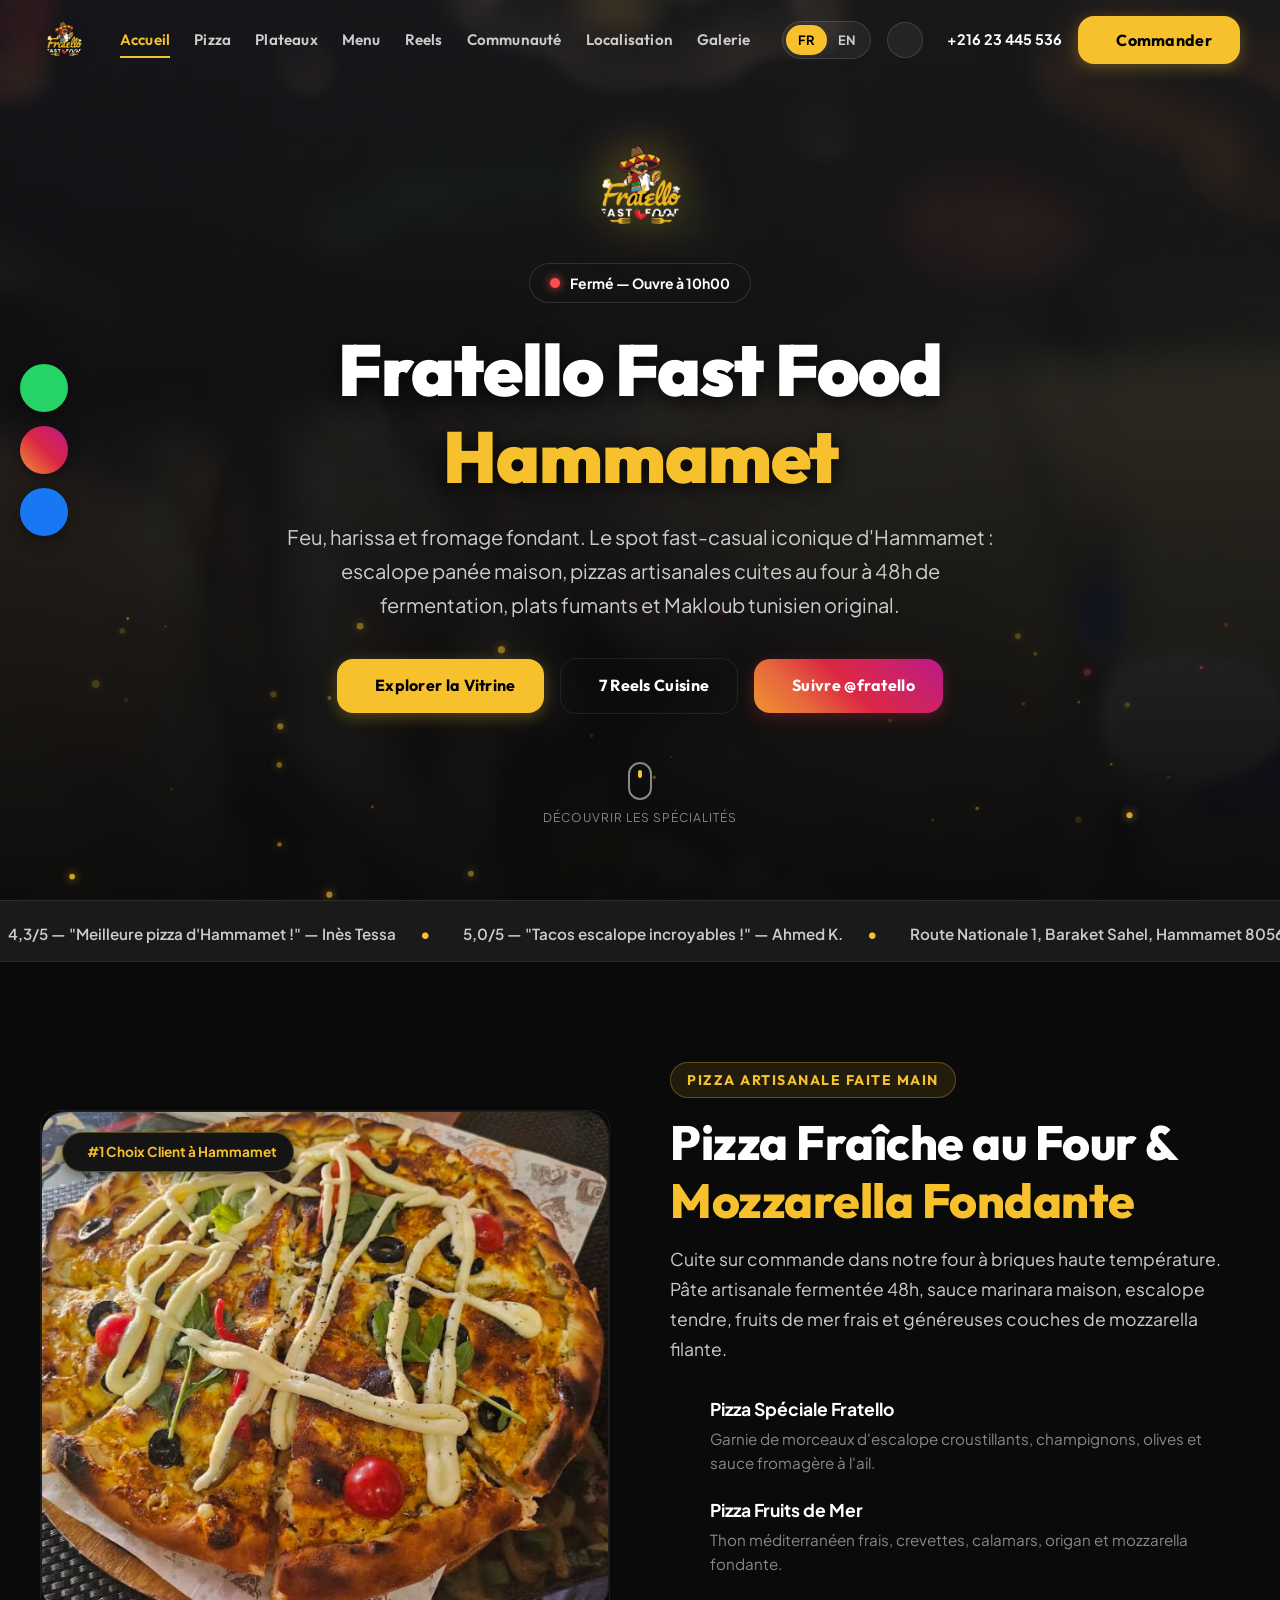
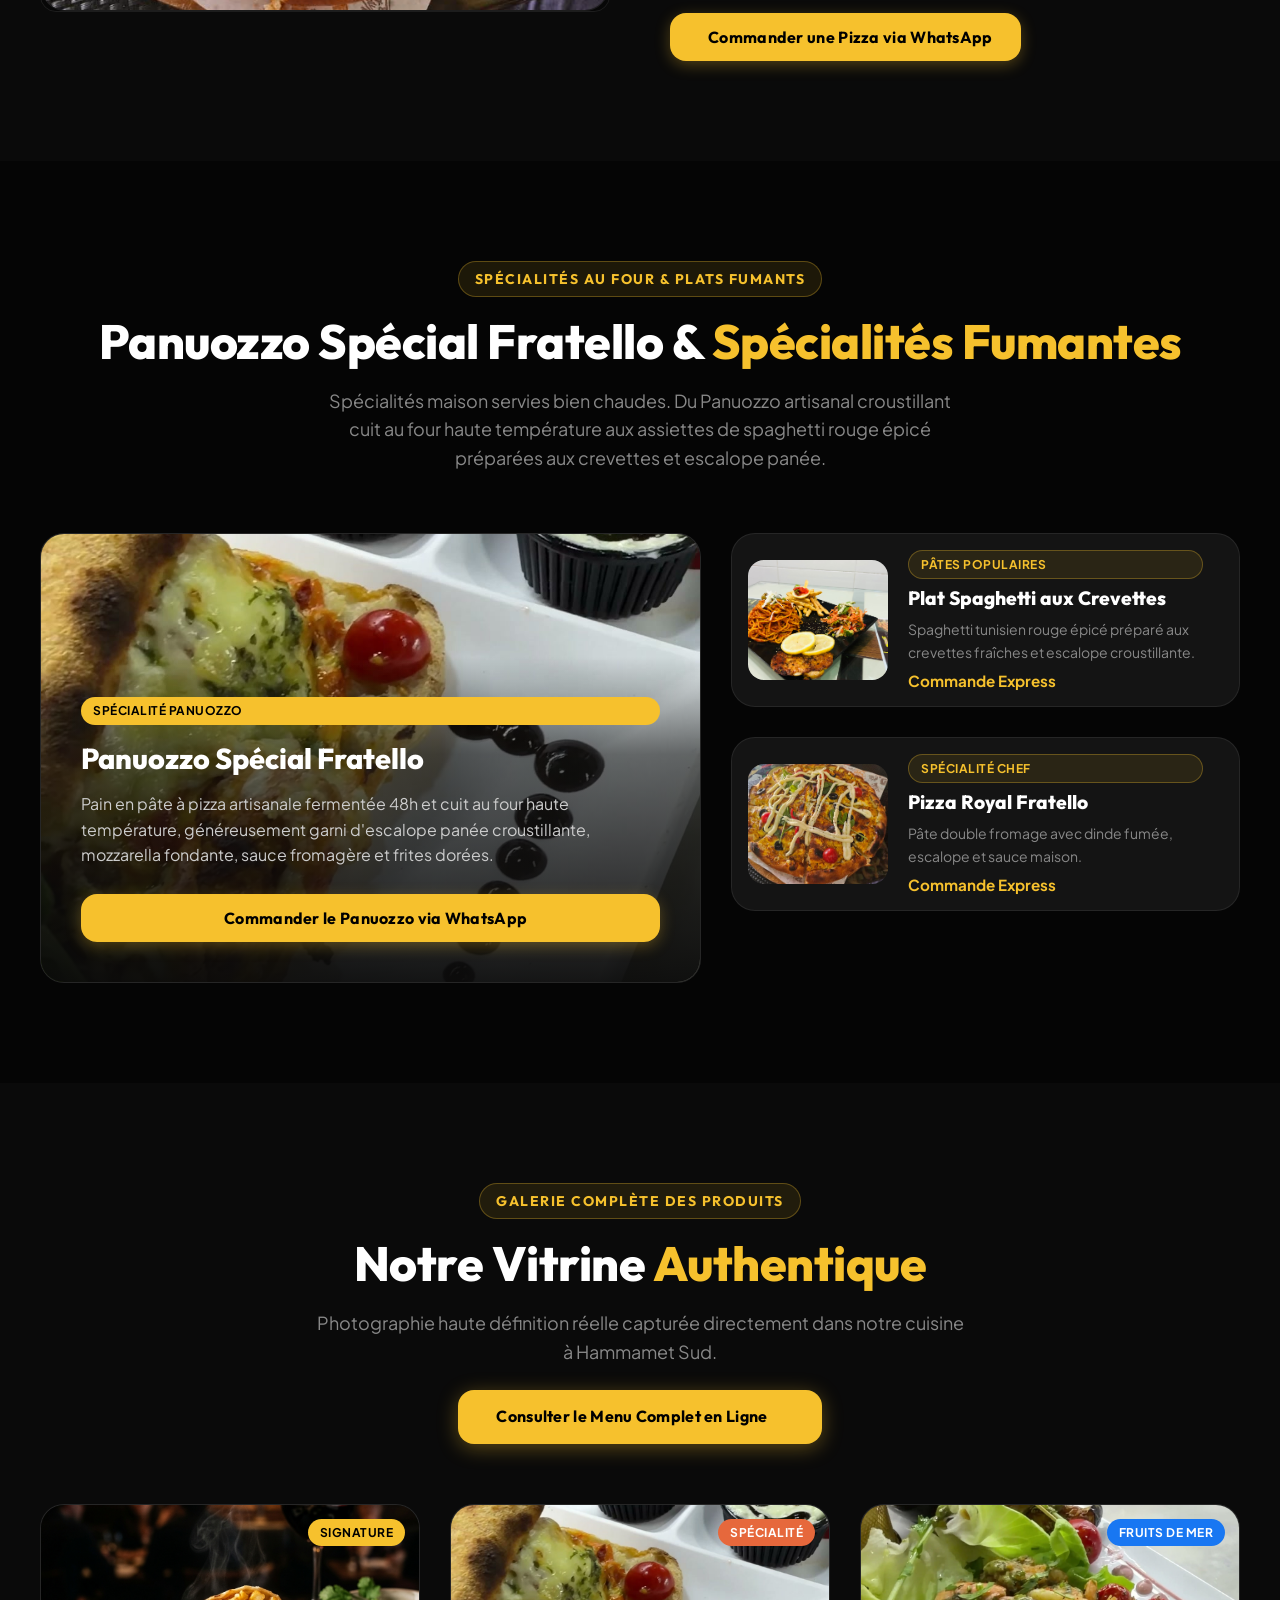
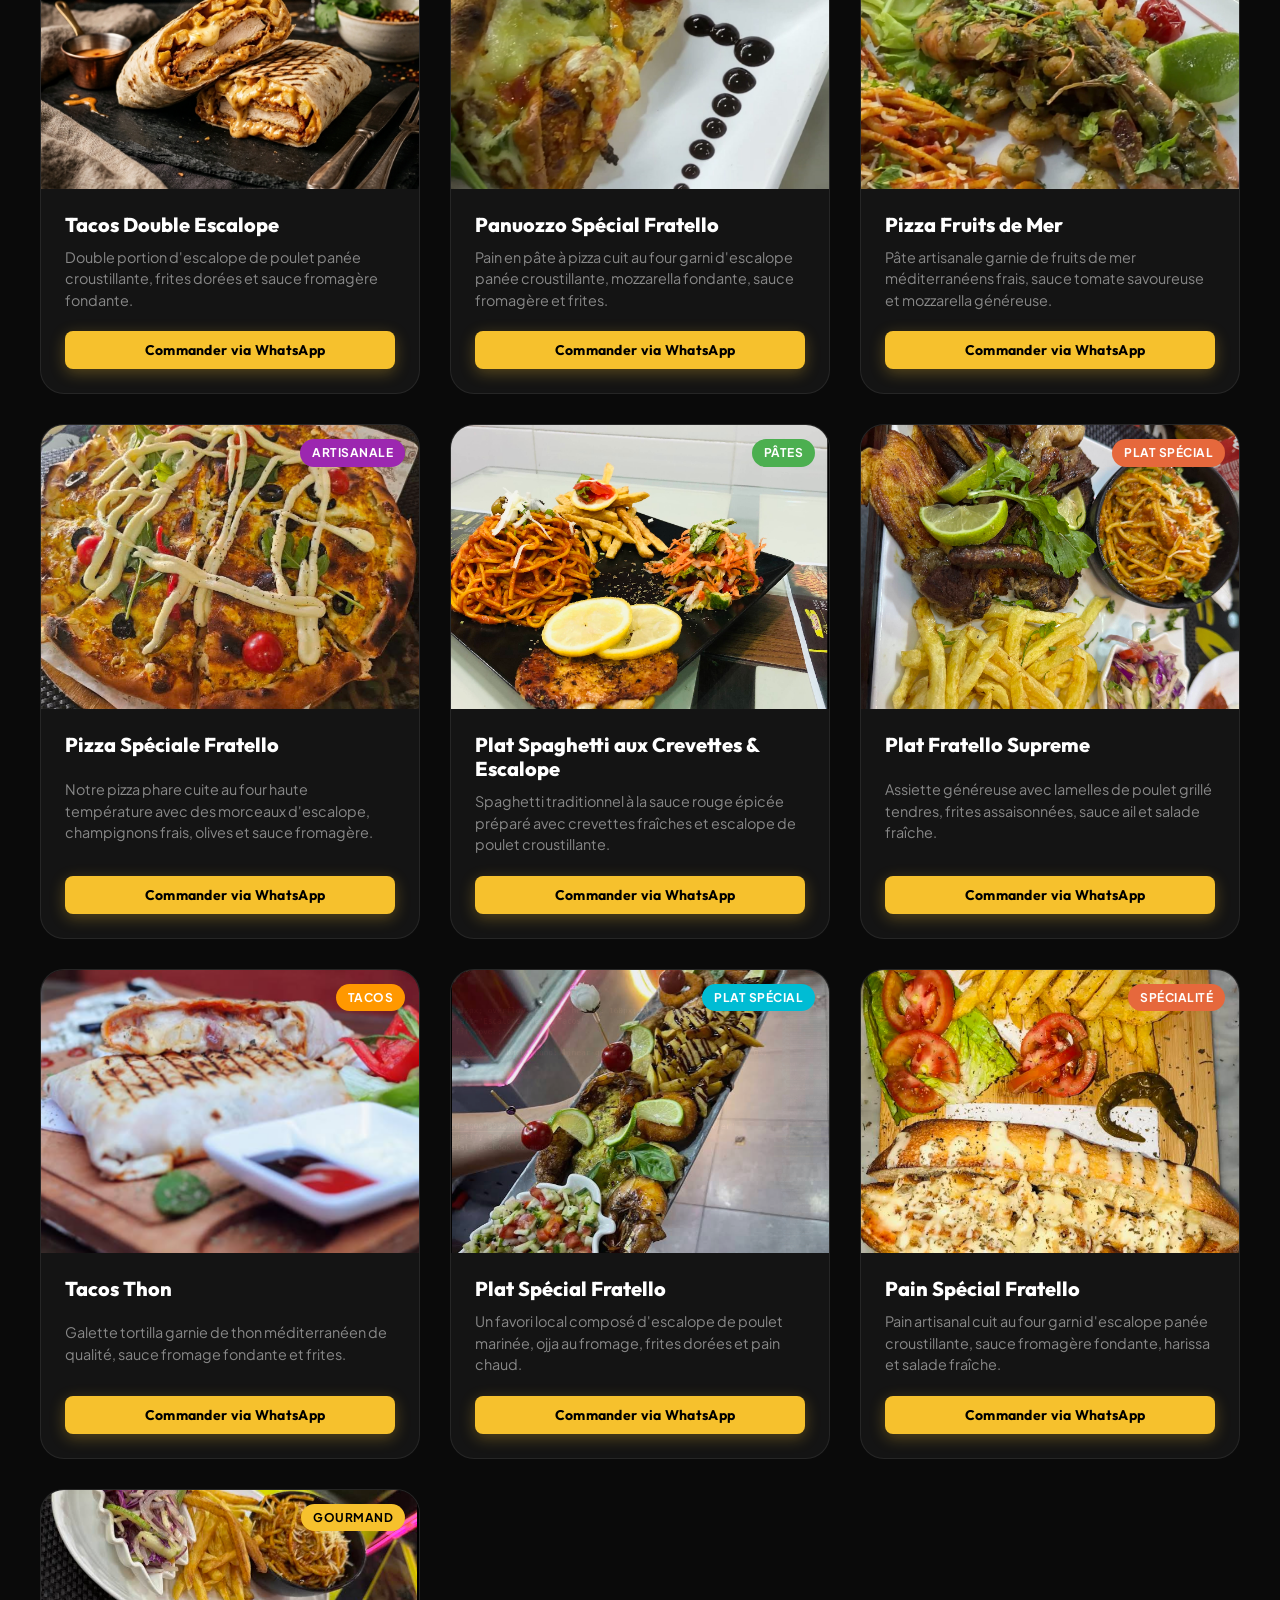
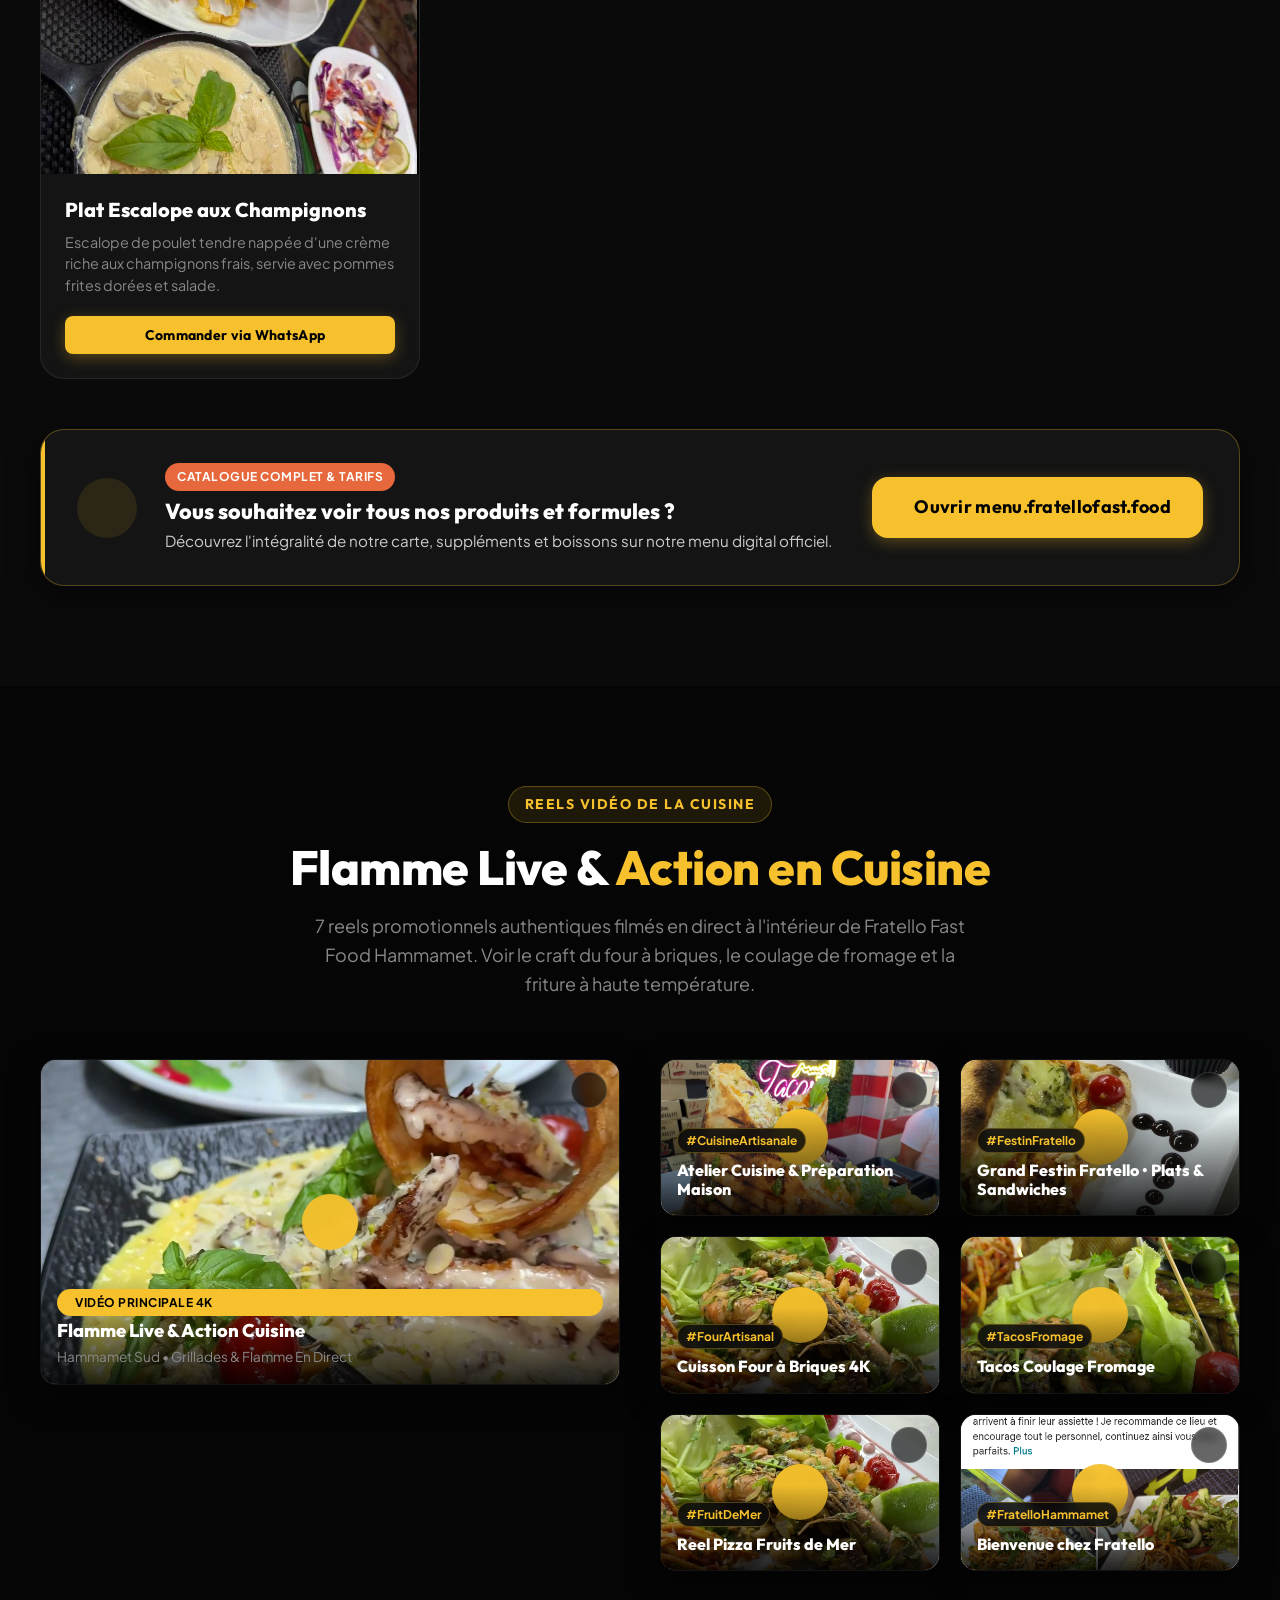
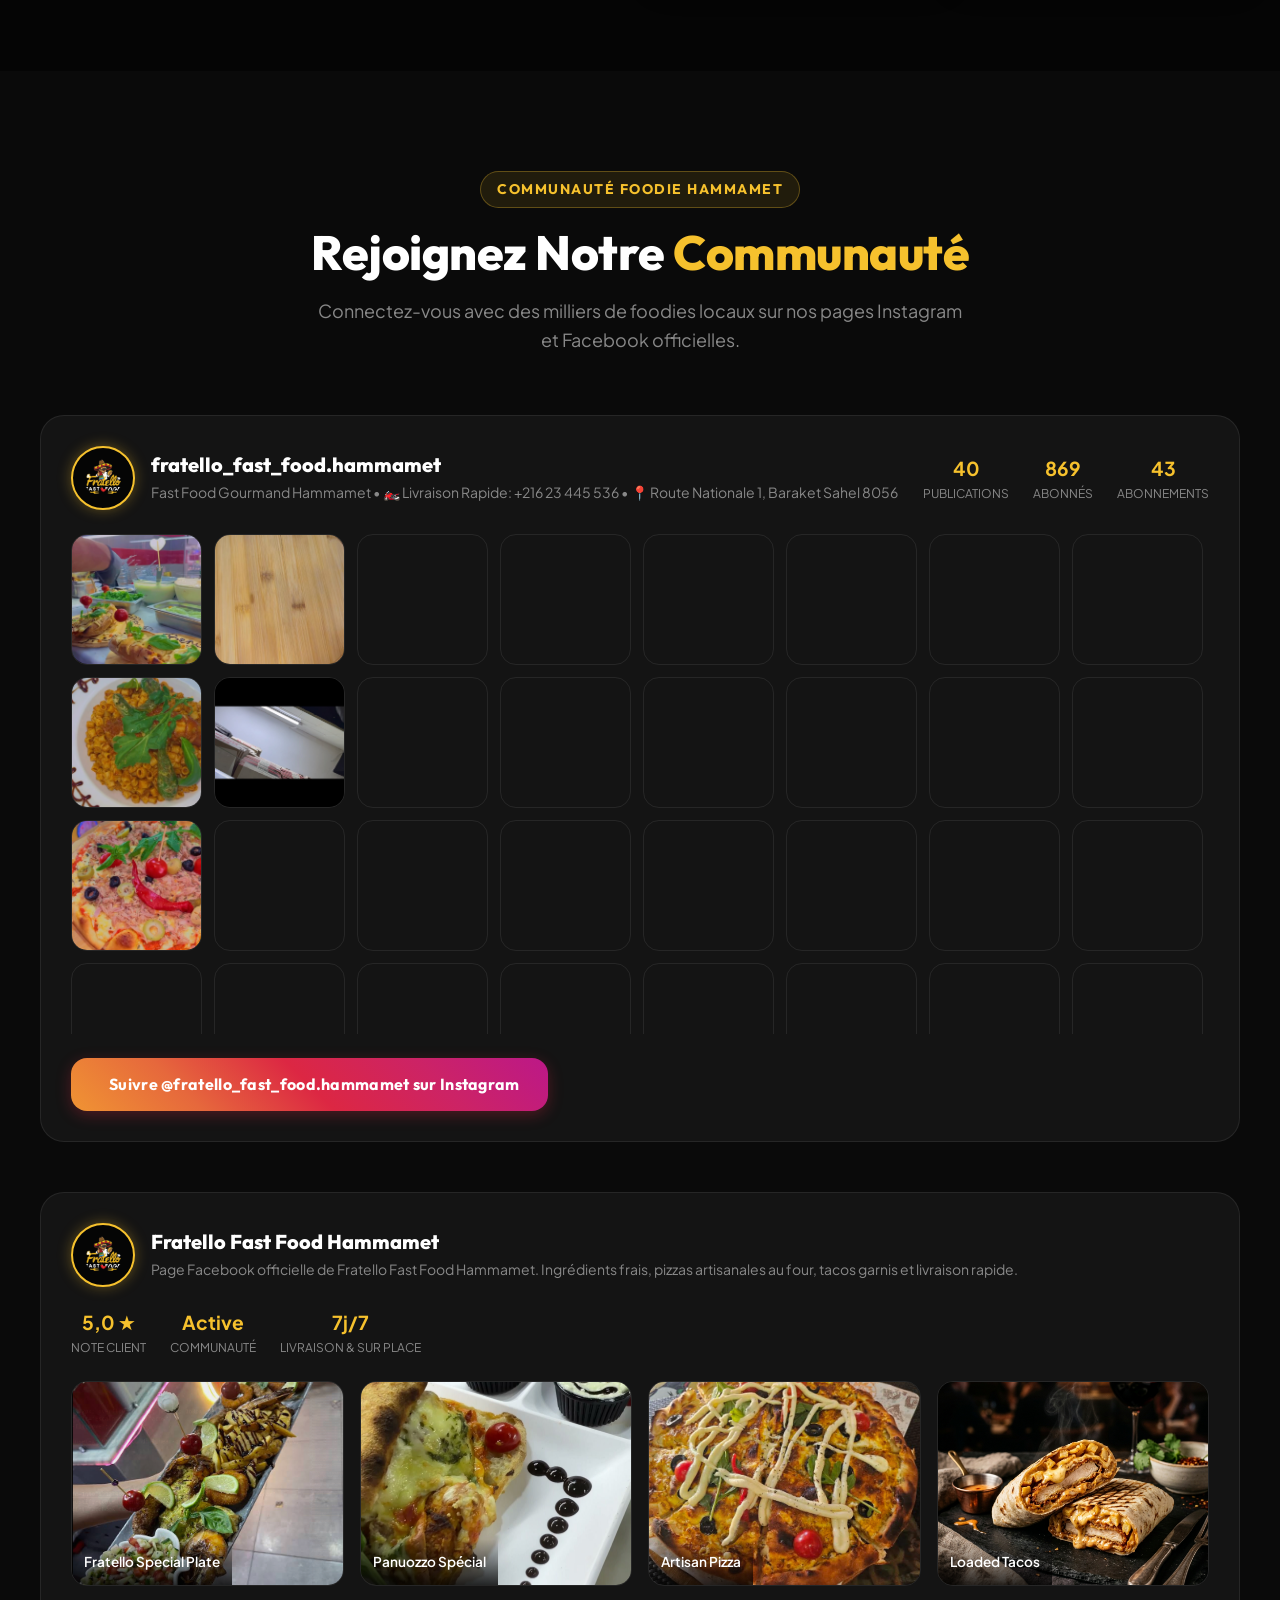
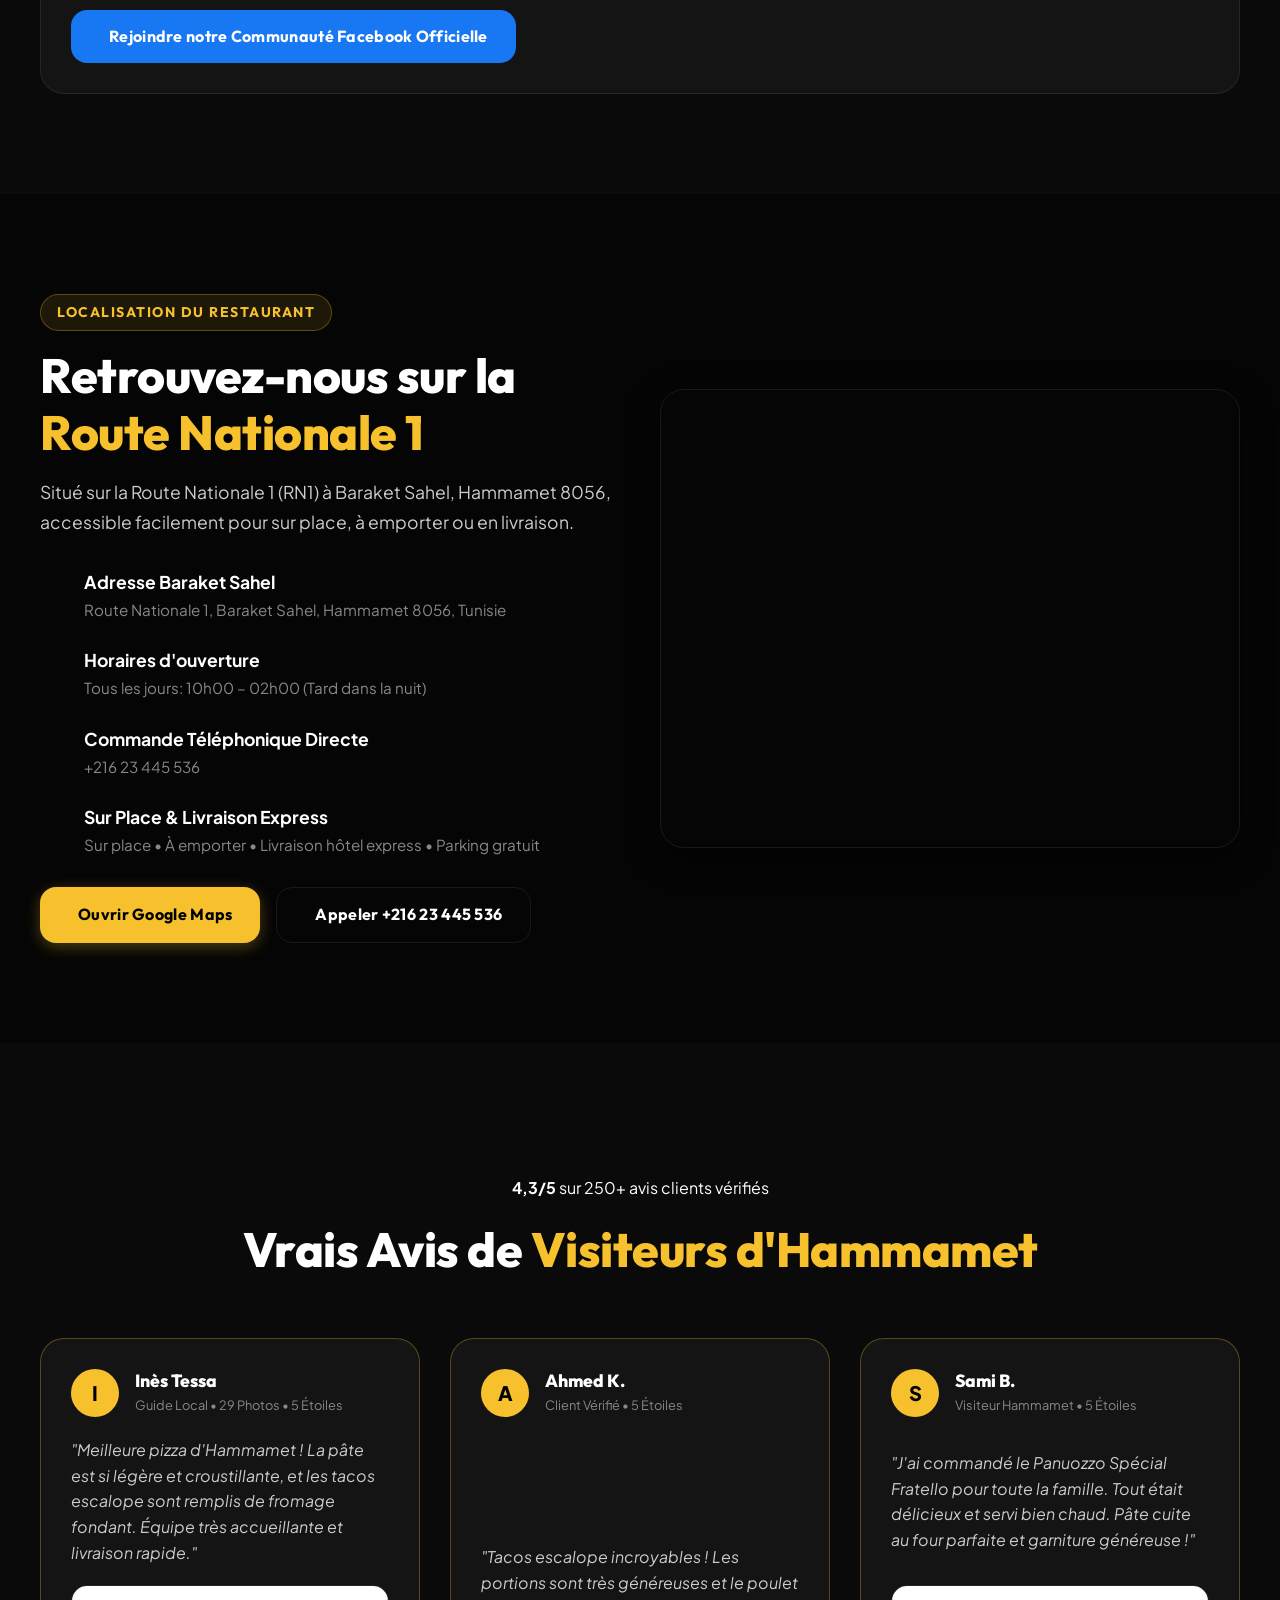
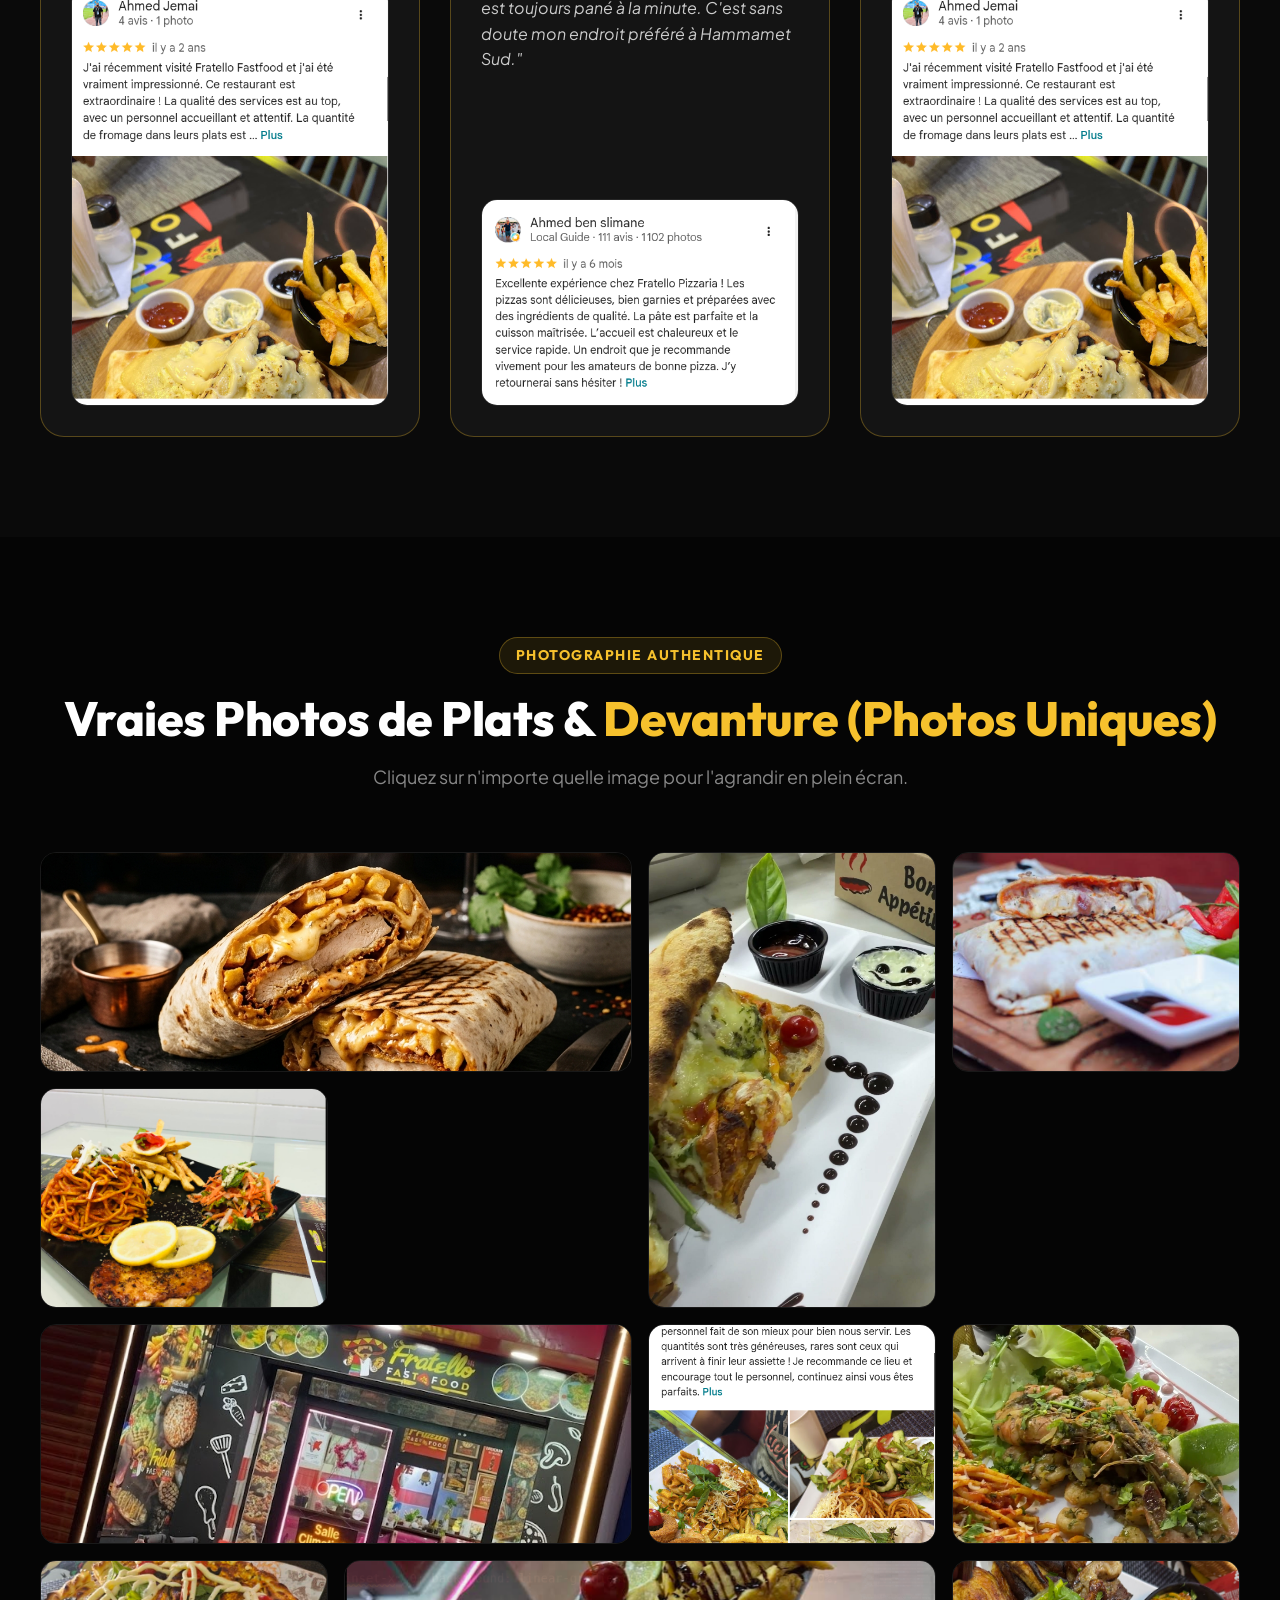
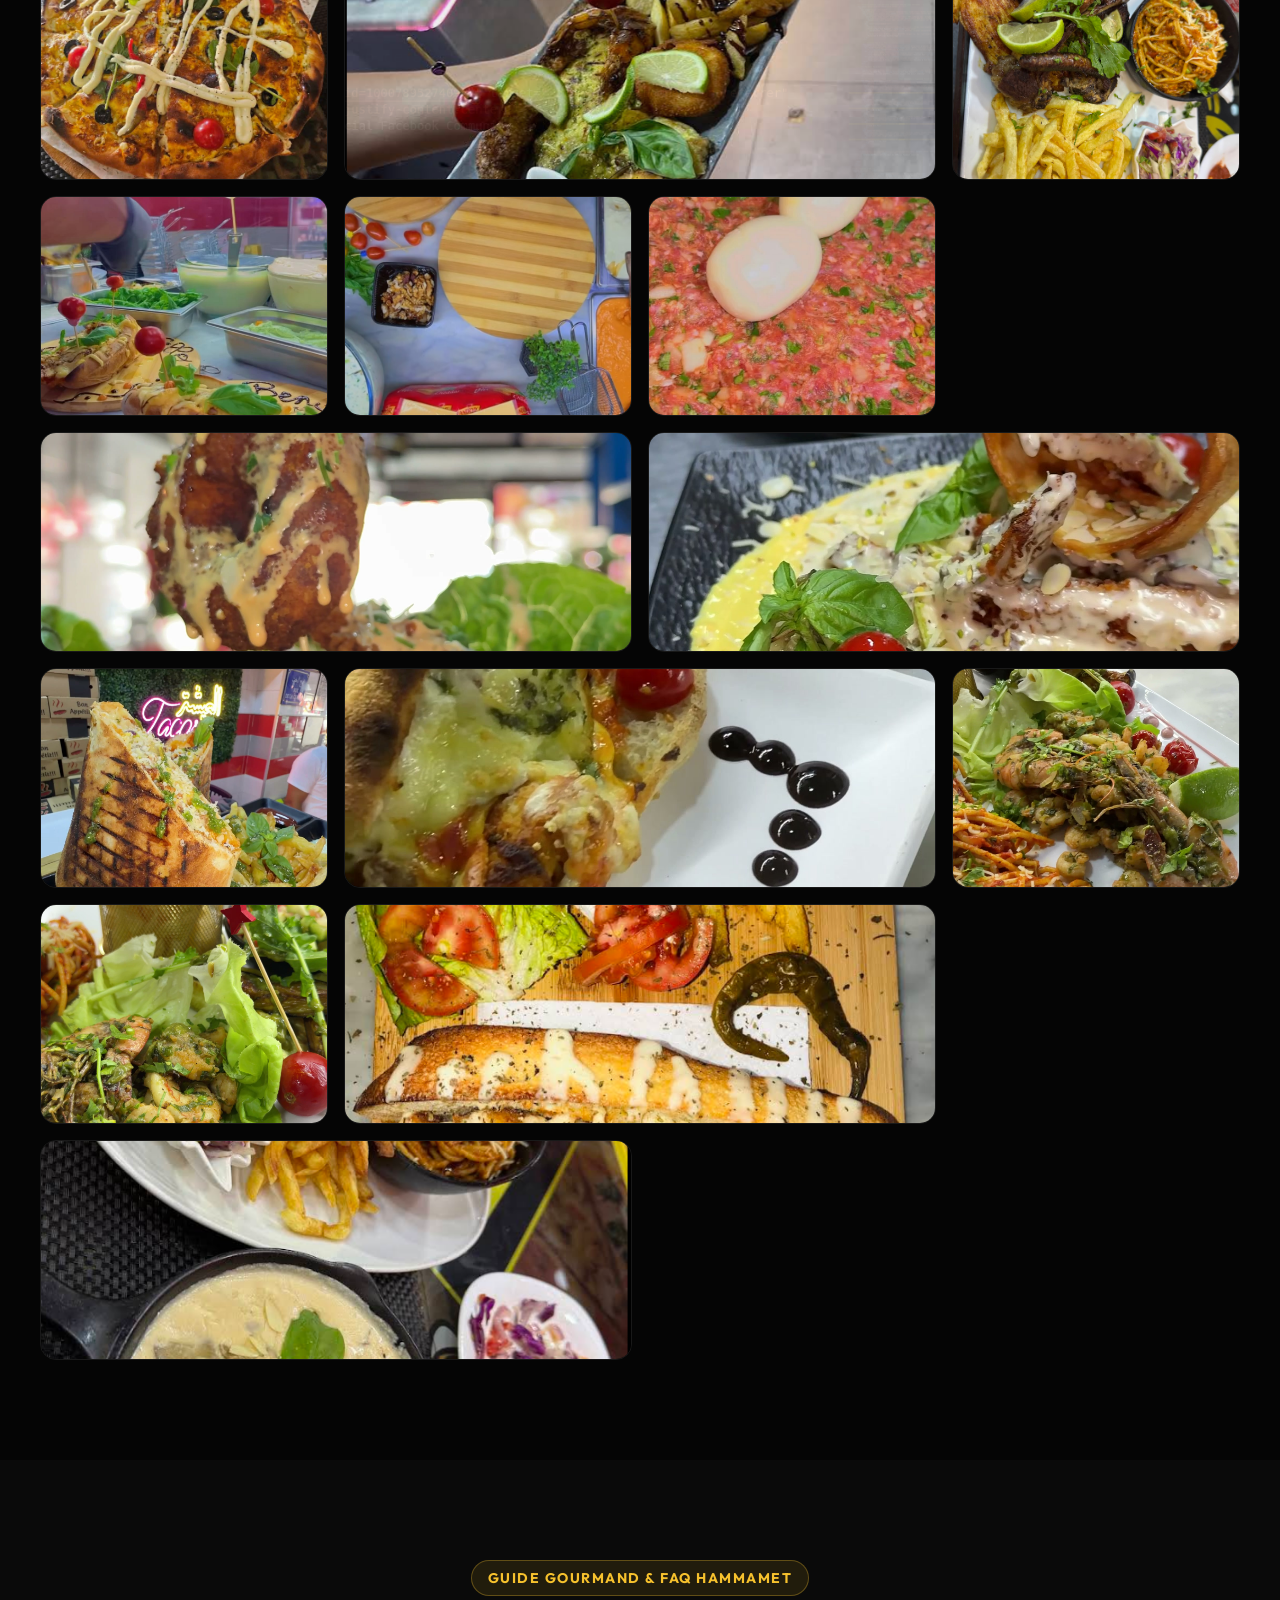
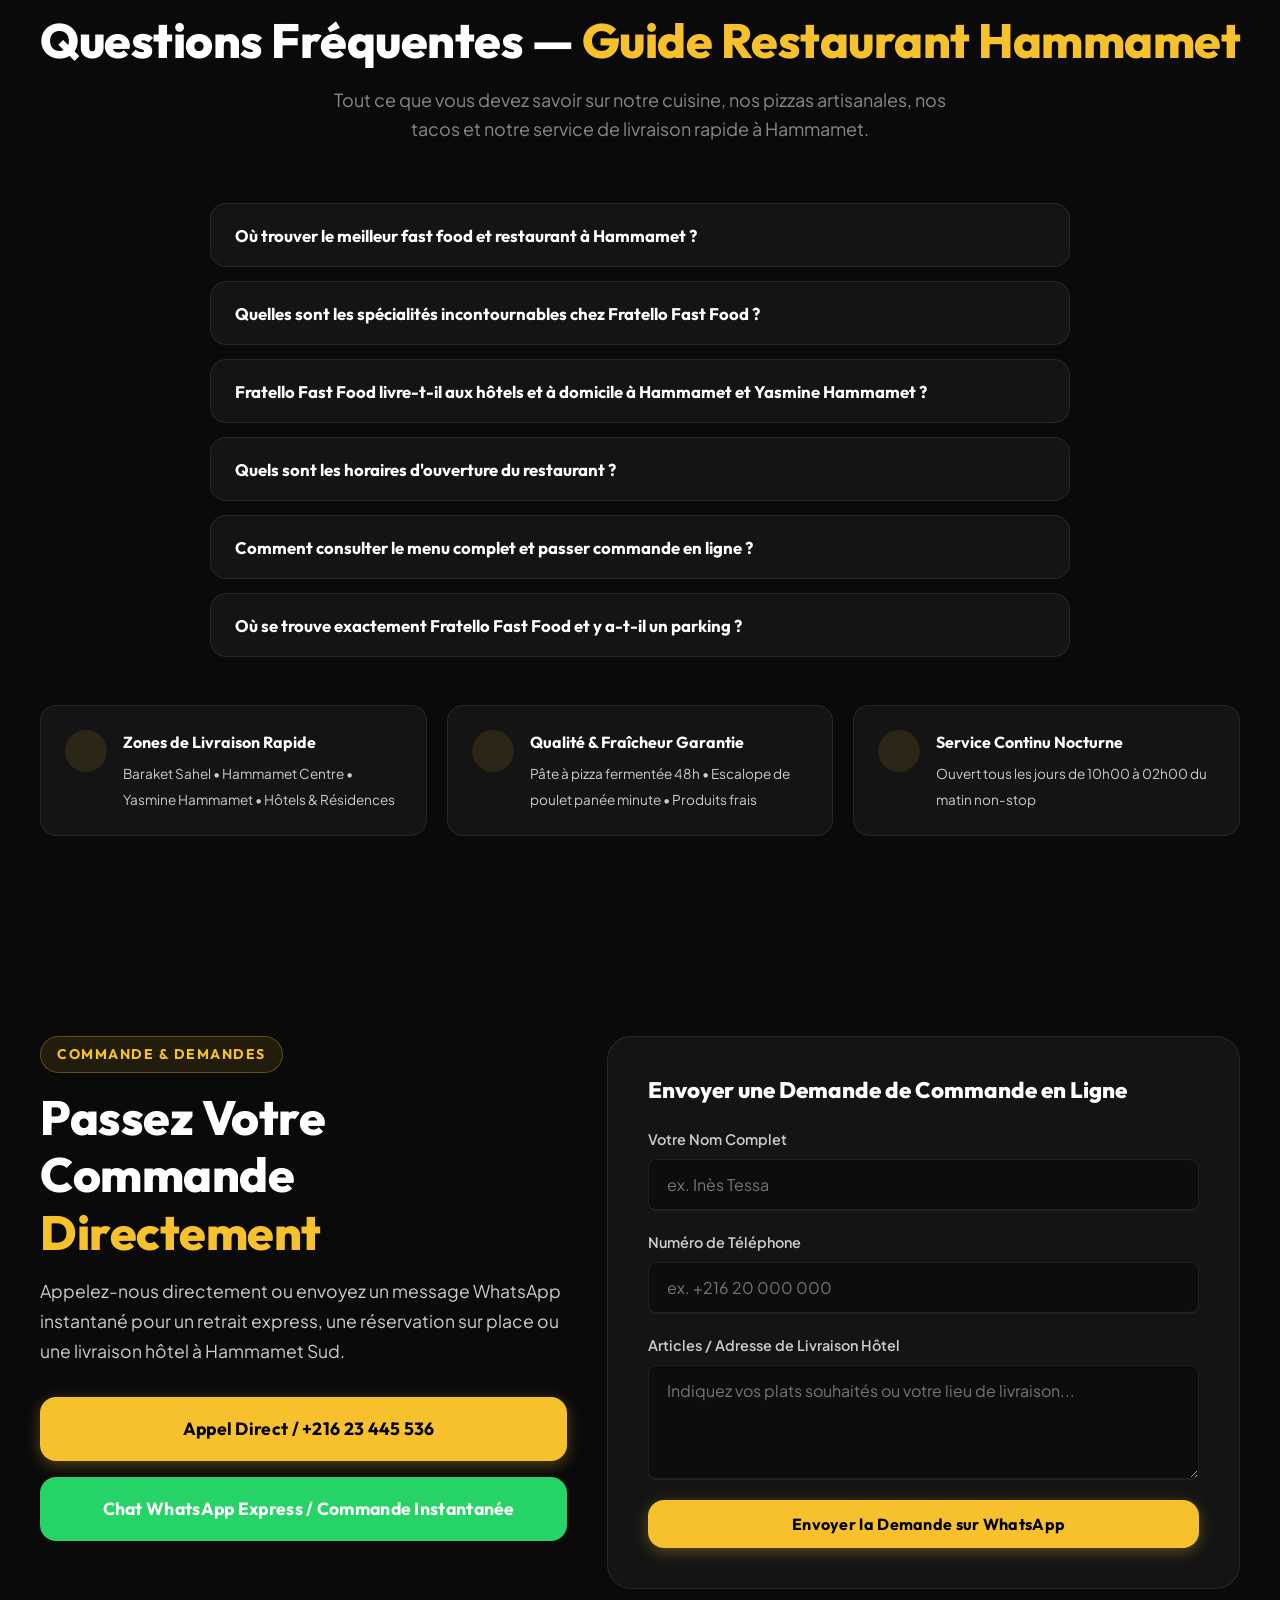
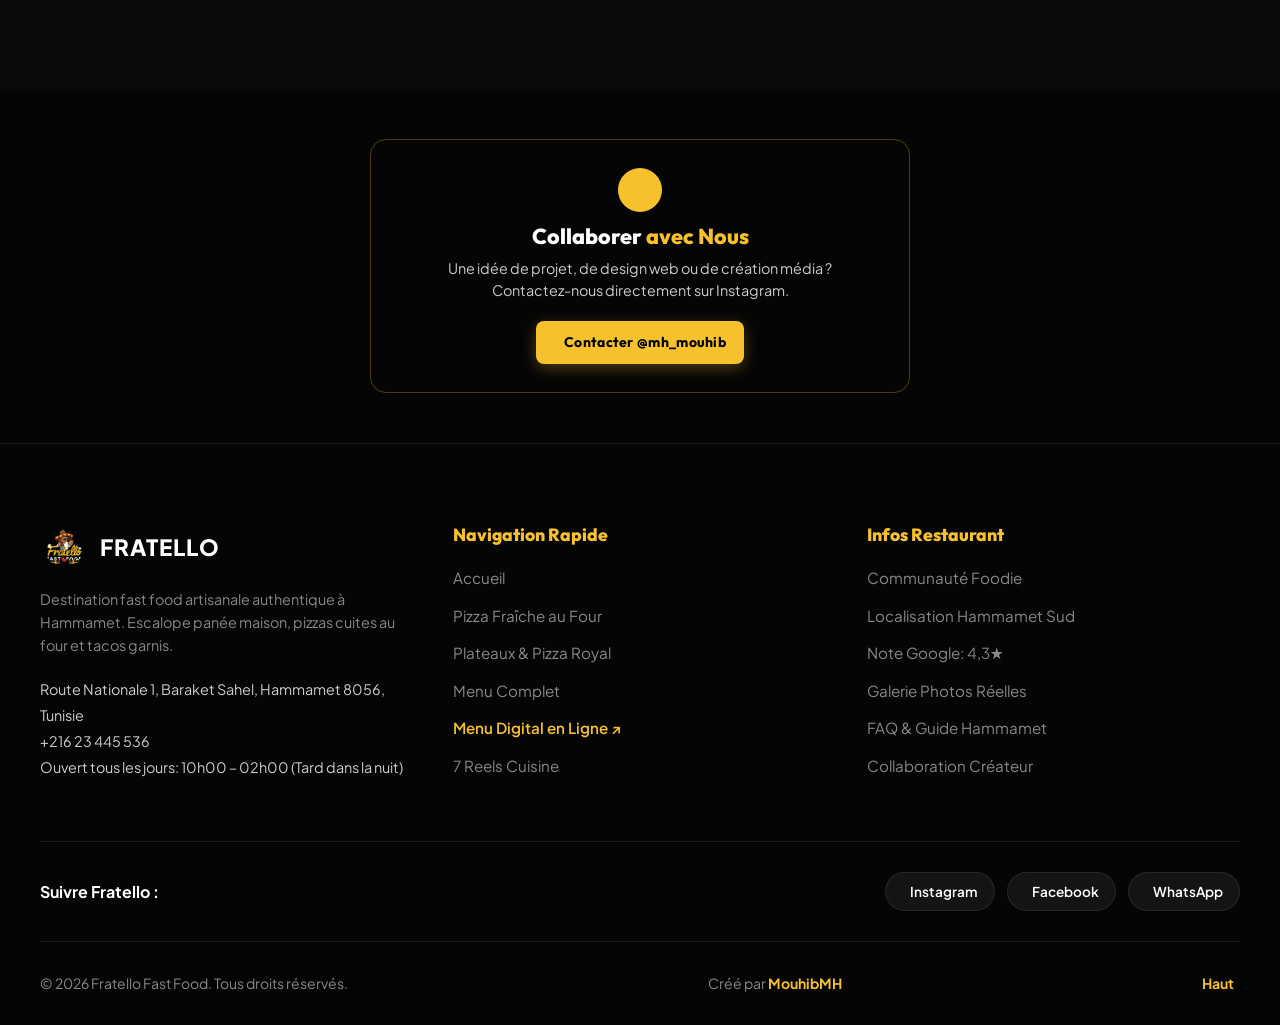
==== commit c1131100: "Fixing some bugs" ====
--- a/index.html
+++ b/index.html
@@ -3,18 +3,20 @@
 <head>
   <meta charset="UTF-8">
   <meta name="viewport" content="width=device-width, initial-scale=1.0">
-  <title data-fr="Fratello Fast Food Hammamet | Meilleur Fast Food, Pizzas &amp; Tacos | Ouvert 10h-02h" data-en="Fratello Fast Food Hammamet | Best Fast Food, Artisan Pizza &amp; Tacos | Open 10AM-2AM">Fratello Fast Food Hammamet | Meilleur Fast Food, Pizzas &amp; Tacos | Ouvert 10h-02h</title>
-  <meta name="description" content="Fratello Fast Food à Hammamet (RN1 Baraket Sahel). Meilleur restaurant fast food: pizzas artisanales au four, tacos escalope, makloub. Livraison hôtel &amp; domicile 10h-02h. Tél: +216 23 445 536.">
-  <meta name="keywords" content="restaurant hammamet, fast food hammamet, meilleur restaurant hammamet, pizza hammamet, tacos hammamet, livraison restaurant hammamet, restaurant baraket sahel, yasmine hammamet fast food, makloub hammamet, restaurant ouvert tard hammamet, fast food tunisie, restaurant hammamet sud, best fast food hammamet">
+
+  <!-- Google AdSense -->
+  <script async src="https://pagead2.googlesyndication.com/pagead/js/adsbygoogle.js?client=ca-pub-2087617868428041"
+     crossorigin="anonymous"></script>
+
+  <title data-fr="Fratello Fast Food Hammamet | Pizzas Artisanales, Tacos &amp; Livraison" data-en="Fratello Fast Food Hammamet | Artisan Pizza, Tacos &amp; Delivery">Fratello Fast Food Hammamet | Pizzas Artisanales, Tacos &amp; Livraison</title>
+  <meta name="description" content="Fratello Fast Food à Hammamet Sud (Baraket Sahel). Pizzas artisanales au four, tacos double escalope, makloub et plats. Sur place, à emporter et livraison 10h-02h. Tél: +216 23 445 536.">
+  <meta name="keywords" content="restaurant hammamet, fast food hammamet, pizza hammamet, tacos hammamet, restaurant hammamet sud, livraison restaurant hammamet, restaurant baraket sahel, yasmine hammamet fast food, makloub hammamet, fast food tunisie">
   <meta name="author" content="Fratello Fast Food">
   <meta name="robots" content="index, follow, max-image-preview:large, max-snippet:-1, max-video-preview:-1">
   <meta name="theme-color" content="#F6C12D">
 
-  <!-- Canonical & Multilingual Hreflang Tags -->
-  <link rel="canonical" href="https://fratellofastfood.tn/">
-  <link rel="alternate" hreflang="fr" href="https://fratellofastfood.tn/">
-  <link rel="alternate" hreflang="en" href="https://fratellofastfood.tn/">
-  <link rel="alternate" hreflang="x-default" href="https://fratellofastfood.tn/">
+  <!-- Canonical Self-Referencing Tag -->
+  <link rel="canonical" href="https://fratellofast.food/">
 
   <!-- Local SEO & Geo Targeting (Hammamet, Tunisia) -->
   <meta name="geo.region" content="TN-NBL">
@@ -34,22 +36,25 @@
   <link rel="icon" type="image/png" href="assets/logo/logo.png">
   <link rel="apple-touch-icon" href="assets/logo/logo.png">
 
+  <!-- LCP Resource Preload -->
+  <link rel="preload" as="image" href="assets/images/hero_action_poster.jpg" fetchpriority="high">
+
   <!-- Open Graph / Facebook -->
   <meta property="og:type" content="restaurant">
   <meta property="og:site_name" content="Fratello Fast Food Hammamet">
-  <meta property="og:url" content="https://fratellofastfood.tn/">
-  <meta property="og:title" content="Fratello Fast Food Hammamet | Meilleur Fast Food, Pizzas &amp; Tacos">
-  <meta property="og:description" content="Découvrez le meilleur fast food à Hammamet: pizzas artisanales au four, tacos escalope double, makloub tunisien. Ouvert tous les jours 10h - 02h. Livraison rapide hôtel &amp; domicile.">
-  <meta property="og:image" content="https://fratellofastfood.tn/assets/images/hero_action_poster.jpg">
+  <meta property="og:url" content="https://fratellofast.food/">
+  <meta property="og:title" content="Fratello Fast Food Hammamet | Pizzas Artisanales, Tacos &amp; Livraison">
+  <meta property="og:description" content="Pizzas artisanales cuites au four, tacos double escalope, makloub tunisien et plats fumants à Hammamet Sud (Baraket Sahel). Sur place, à emporter et livraison 10h-02h.">
+  <meta property="og:image" content="https://fratellofast.food/assets/images/hero_action_poster.jpg">
   <meta property="og:image:alt" content="Fratello Fast Food Hammamet Cuisine et Pizzas">
   <meta property="og:locale" content="fr_TN">
   <meta property="og:locale:alternate" content="en_US">
 
   <!-- Twitter Card -->
   <meta name="twitter:card" content="summary_large_image">
-  <meta name="twitter:title" content="Fratello Fast Food Hammamet | Meilleur Fast Food &amp; Pizzas">
-  <meta name="twitter:description" content="Meilleur fast food à Hammamet: pizzas artisanales au four, tacos escalope double, grillades et livraison express 10h-02h. Tél: +216 23 445 536.">
-  <meta name="twitter:image" content="https://fratellofastfood.tn/assets/images/hero_action_poster.jpg">
+  <meta name="twitter:title" content="Fratello Fast Food Hammamet | Pizzas Artisanales, Tacos &amp; Livraison">
+  <meta name="twitter:description" content="Pizzas artisanales au four, tacos double escalope et livraison express 10h-02h à Hammamet Sud. Tél: +216 23 445 536.">
+  <meta name="twitter:image" content="https://fratellofast.food/assets/images/hero_action_poster.jpg">
 
   <!-- Google Fonts (Outfit Display + Plus Jakarta Sans Body) -->
   <link rel="preconnect" href="https://fonts.googleapis.com">
@@ -68,27 +73,27 @@
     "@context": "https://schema.org",
     "@graph": [
       {
-        "@type": ["FastFoodRestaurant", "Restaurant"],
-        "@id": "https://fratellofastfood.tn/#restaurant",
+        "@type": ["Restaurant", "FastFoodRestaurant"],
+        "@id": "https://fratellofast.food/#restaurant",
         "name": "Fratello Fast Food",
         "alternateName": [
           "Fratello Fast Food Hammamet",
           "Fratello Restaurant Hammamet",
           "مطعم فراتيلو فاست فود الحمامات"
         ],
-        "url": "https://fratellofastfood.tn/",
-        "logo": "https://fratellofastfood.tn/assets/logo/logo.png",
+        "url": "https://fratellofast.food/",
+        "logo": "https://fratellofast.food/assets/logo/logo.png",
         "image": [
-          "https://fratellofastfood.tn/assets/images/hero_action_poster.jpg",
-          "https://fratellofastfood.tn/assets/images/tacos_double.png",
-          "https://fratellofastfood.tn/assets/images/reel_feast_poster.jpg",
-          "https://fratellofastfood.tn/assets/images/reel_oven_poster.jpg",
-          "https://fratellofastfood.tn/assets/images/restaurant_storefront.png"
+          "https://fratellofast.food/assets/images/hero_action_poster.jpg",
+          "https://fratellofast.food/assets/images/tacos_double.png",
+          "https://fratellofast.food/assets/images/pizzduit.png",
+          "https://fratellofast.food/assets/images/pain_special_fratello.png",
+          "https://fratellofast.food/assets/images/restaurant_storefront.png"
         ],
         "telephone": "+21623445536",
         "priceRange": "$$",
         "currenciesAccepted": "TND",
-        "paymentAccepted": "Cash, Carte Bancaire, Flouci, Paiement à la livraison",
+        "paymentAccepted": "Cash, Carte Bancaire, Paiement à la livraison",
         "servesCuisine": [
           "Fast Food",
           "Tunisian Street Food",
@@ -108,19 +113,18 @@
           {
             "@type": "Menu",
             "name": "Vitrine Plats Signature",
-            "url": "https://fratellofastfood.tn/#menu"
+            "url": "https://fratellofast.food/#menu"
           }
         ],
         "sameAs": [
           "https://www.instagram.com/fratello_fast_food.hammamet/",
-          "https://www.facebook.com/profile.php?id=100078952740924",
-          "https://wa.me/21623445536"
+          "https://www.facebook.com/profile.php?id=100078952740924"
         ],
         "address": {
           "@type": "PostalAddress",
           "streetAddress": "Route Nationale 1, Baraket Sahel",
-          "addressLocality": "Baraket Sahel",
-          "addressRegion": "Hammamet",
+          "addressLocality": "Hammamet",
+          "addressRegion": "Nabeul",
           "postalCode": "8056",
           "addressCountry": "TN"
         },
@@ -145,13 +149,6 @@
             "closes": "02:00"
           }
         ],
-        "aggregateRating": {
-          "@type": "AggregateRating",
-          "ratingValue": "4.3",
-          "reviewCount": "254",
-          "bestRating": "5",
-          "worstRating": "1"
-        },
         "areaServed": [
           {
             "@type": "AdministrativeArea",
@@ -227,14 +224,14 @@
       },
       {
         "@type": "FAQPage",
-        "@id": "https://fratellofastfood.tn/#faq",
+        "@id": "https://fratellofast.food/#faq",
         "mainEntity": [
           {
             "@type": "Question",
             "name": "Où trouver le meilleur fast food et restaurant à Hammamet ?",
             "acceptedAnswer": {
               "@type": "Answer",
-              "text": "Fratello Fast Food est classé parmi les meilleurs restaurants fast food d'Hammamet avec une note de 4,3/5 sur plus de 250 avis vérifiés. Situé sur la Route Nationale 1 à Baraket Sahel (Hammamet Sud), le restaurant est réputé pour ses pizzas artisanales cuites au four à haute température, ses tacos à l'escalope fraîchement panée minute et ses plats généreux."
+              "text": "Fratello Fast Food est classé parmi les meilleurs restaurants fast food d'Hammamet. Situé sur la Route Nationale 1 à Baraket Sahel (Hammamet Sud), le restaurant est réputé pour ses pizzas artisanales cuites au four à haute température, ses tacos à l'escalope fraîchement panée minute et ses plats généreux."
             }
           },
           {
@@ -242,7 +239,7 @@
             "name": "Quelles sont les spécialités incontournables chez Fratello Fast Food Hammamet ?",
             "acceptedAnswer": {
               "@type": "Answer",
-              "text": "Les spécialités vedettes incluent le Tacos Double Escalope avec sauce fromagère secrète, la Pizza Fruits de Mer Royale aux crevettes et thon frais, le Panuozzo Spécial en pâte à pizza cuit au four, l'authentique Makloub tunisien et le Grand Festin Fratello."
+              "text": "Les spécialités vedettes incluent le Tacos Double Escalope avec sauce fromagère fondante, la Pizza Fruits de Mer Royale aux crevettes et thon frais, le Panuozzo Spécial en pâte à pizza cuit au four, l'authentique Makloub tunisien et le Grand Festin Fratello."
             }
           },
           {
@@ -280,34 +277,10 @@
         ]
       },
       {
-        "@type": "BreadcrumbList",
-        "@id": "https://fratellofastfood.tn/#breadcrumb",
-        "itemListElement": [
-          {
-            "@type": "ListItem",
-            "position": 1,
-            "name": "Accueil",
-            "item": "https://fratellofastfood.tn/"
-          },
-          {
-            "@type": "ListItem",
-            "position": 2,
-            "name": "Restaurants Hammamet",
-            "item": "https://fratellofastfood.tn/#location"
-          },
-          {
-            "@type": "ListItem",
-            "position": 3,
-            "name": "Fratello Fast Food",
-            "item": "https://fratellofastfood.tn/"
-          }
-        ]
-      },
-      {
         "@type": "WebSite",
-        "@id": "https://fratellofastfood.tn/#website",
+        "@id": "https://fratellofast.food/#website",
         "name": "Fratello Fast Food",
-        "url": "https://fratellofastfood.tn/",
+        "url": "https://fratellofast.food/",
         "inLanguage": ["fr", "en"]
       }
     ]
@@ -323,7 +296,7 @@
   <div id="preloader" class="preloader" aria-hidden="false">
     <div class="preloader-content">
       <div class="preloader-logo-wrapper">
-        <img src="assets/logo/logo.png" alt="Fratello Fast Food Transparent Logo" class="preloader-logo">
+        <img src="assets/logo/logo.png" alt="Fratello Fast Food Transparent Logo" class="preloader-logo" width="160" height="160">
       </div>
       <div class="preloader-bar">
         <div class="preloader-progress"></div>
@@ -360,7 +333,7 @@
           <i data-lucide="phone"></i>
         </a>
         <a href="#hero" class="mobile-logo-link" aria-label="Fratello Fast Food Accueil">
-          <img src="assets/logo/logo.png" alt="Fratello Logo" class="nav-logo-img">
+          <img src="assets/logo/logo.png" alt="Fratello Logo" class="nav-logo-img" width="48" height="48" decoding="async">
         </a>
         <button id="hamburger-btn" class="hamburger-btn" aria-label="Ouvrir le menu de navigation" aria-expanded="false" aria-controls="mobile-drawer">
           <i data-lucide="menu"></i>
@@ -370,7 +343,7 @@
       <!-- Desktop Layout: Transparent Logo Left, Links Center, Language + CTA Right -->
       <div class="desktop-nav-flex">
         <a href="#hero" class="brand-logo-link" aria-label="Fratello Fast Food Accueil">
-          <img src="assets/logo/logo.png" alt="Fratello Logo" class="nav-logo-img">
+          <img src="assets/logo/logo.png" alt="Fratello Logo" class="nav-logo-img" width="48" height="48" decoding="async">
         </a>
 
         <nav class="desktop-nav-links" aria-label="Navigation Principale">
@@ -416,7 +389,7 @@
     <div class="drawer-overlay" id="drawer-overlay"></div>
     <div class="drawer-panel">
       <div class="drawer-header">
-        <img src="assets/logo/logo.png" alt="Fratello Logo" class="drawer-logo">
+        <img src="assets/logo/logo.png" alt="Fratello Logo" class="drawer-logo" width="80" height="80" decoding="async">
         <div class="drawer-header-actions">
           <div class="lang-switcher" data-active="fr" role="radiogroup" aria-label="Sélecteur de langue / Language Selector">
             <div class="lang-slider" aria-hidden="true"></div>
@@ -469,7 +442,7 @@
     <!-- 5. Hero Section (#hero) -->
     <section id="hero" class="hero-section">
       <div class="hero-video-bg" style="position:absolute;inset:0;z-index:0;overflow:hidden;background:#000;">
-        <video class="hero-video" id="heroVideo" autoplay muted loop playsinline webkit-playsinline="true" preload="auto" poster="assets/images/hero_action_poster.jpg" style="position:absolute;top:0;left:0;width:100%;height:100%;object-fit:cover;display:block;opacity:0;transition:opacity .8s ease;" onloadeddata="this.style.opacity='1'">
+        <video class="hero-video" id="heroVideo" autoplay muted loop playsinline webkit-playsinline="true" preload="metadata" poster="assets/images/hero_action_poster.jpg" style="position:absolute;top:0;left:0;width:100%;height:100%;object-fit:cover;display:block;opacity:0;transition:opacity .8s ease;" onloadeddata="this.style.opacity='1'">
           <source src="assets/videos/hero_action_4k.mp4" type="video/mp4">
         </video>
         <div class="hero-gradient-overlay"></div>
@@ -478,7 +451,7 @@
 
       <div class="hero-content">
         <div class="hero-mascot-box">
-          <img src="assets/logo/logo.png" alt="Fratello Transparent Mascot Logo" class="hero-mascot-logo">
+          <img src="assets/logo/logo.png" alt="Fratello Fast Food Logo Mascot" class="hero-mascot-logo" width="160" height="160" decoding="async">
         </div>
 
         <div id="live-status-pill" class="live-status-pill">
@@ -486,12 +459,12 @@
           <span id="status-text" class="status-text">Checking Status...</span>
         </div>
 
-        <h1 class="hero-title" data-is-html="true" data-fr='Feu, Harissa et + <span class="text-yellow">Fromage Fondant.</span>' data-en='Fire, Harissa, &amp; + <span class="text-yellow">Melted Cheese.</span>'>
-          Feu, Harissa et + <span class="text-yellow">Fromage Fondant.</span>
+        <h1 class="hero-title" data-is-html="true" data-fr='Fratello Fast Food <span class="text-yellow">Hammamet</span>' data-en='Fratello Fast Food <span class="text-yellow">Hammamet</span>'>
+          Fratello Fast Food <span class="text-yellow">Hammamet</span>
         </h1>
 
-        <p class="hero-subtitle" data-fr="Le spot fast-casual iconique d'Hammamet. Escalope panée maison, pizzas artisanales cuites au four à 48h de fermentation, plats fumants et Makloub tunisien original." data-en="Hammamet's iconic fast-casual spot. Hand-breaded chicken escalope, 48-hour fermented artisanal oven-baked pizzas, sizzling platters, and original Tunisian Makloub.">
-          Le spot fast-casual iconique d'Hammamet. Escalope panée maison, pizzas artisanales cuites au four à 48h de fermentation, plats fumants et Makloub tunisien original.
+        <p class="hero-subtitle" data-fr="Feu, harissa et fromage fondant. Le spot fast-casual iconique d'Hammamet : escalope panée maison, pizzas artisanales cuites au four à 48h de fermentation, plats fumants et Makloub tunisien original." data-en="Fire, harissa, and melted cheese. Hammamet's iconic fast-casual spot: hand-breaded chicken escalope, 48-hour fermented artisanal oven-baked pizzas, sizzling platters, and original Tunisian Makloub.">
+          Feu, harissa et fromage fondant. Le spot fast-casual iconique d'Hammamet : escalope panée maison, pizzas artisanales cuites au four à 48h de fermentation, plats fumants et Makloub tunisien original.
         </p>
 
         <div class="hero-cta-group">
@@ -555,7 +528,7 @@
         <div class="spotlight-grid">
           <div class="spotlight-media gallery-item" data-src="assets/images/pizzduit.png" data-caption="Hand-Crafted Artisan Pizza Spéciale Fratello">
             <div class="media-frame">
-              <img src="assets/images/pizzduit.png" alt="Hand-Crafted Artisan Pizza Spéciale Fratello" loading="lazy">
+              <img src="assets/images/pizzduit.png" alt="Pizza artisanale cuite au four Fratello Fast Food Hammamet" loading="lazy" width="670" height="590" decoding="async">
               <div class="badge-floating">
                 <i data-lucide="award"></i> <span data-fr="#1 Choix Client à Hammamet" data-en="#1 Customer Choice in Hammamet">#1 Choix Client à Hammamet</span>
               </div>
@@ -567,8 +540,8 @@
 
           <div class="spotlight-text">
             <span class="section-tag" data-fr="Pizza Artisanale Faite Main" data-en="Hand-Crafted Artisan Pizza">Pizza Artisanale Faite Main</span>
-            <h2 class="section-title" data-is-html="true" data-fr='Pizza Fraîche au Four &amp; + <span class="text-yellow">Mozzarella Fondante</span>' data-en='Fresh Oven-Baked Pizza &amp; + <span class="text-yellow">Melting Mozzarella</span>'>
-              Pizza Fraîche au Four &amp; + <span class="text-yellow">Mozzarella Fondante</span>
+            <h2 class="section-title" data-is-html="true" data-fr='Pizza Fraîche au Four &amp; <span class="text-yellow">Mozzarella Fondante</span>' data-en='Fresh Oven-Baked Pizza &amp; <span class="text-yellow">Melting Mozzarella</span>'>
+              Pizza Fraîche au Four &amp; <span class="text-yellow">Mozzarella Fondante</span>
             </h2>
             <p class="section-description" data-fr="Cuite sur commande dans notre four à briques haute température. Pâte artisanale fermentée 48h, sauce marinara maison, escalope tendre, fruits de mer frais et généreuses couches de mozzarella filante." data-en="Baked fresh to order in our high-temperature brick oven. Crafted with 48-hour slow-fermented artisanal dough, rich house marinara sauce, tender escalope cutlets, fresh seafood, and generous layers of stringy melted mozzarella.">
               Cuite sur commande dans notre four à briques haute température. Pâte artisanale fermentée 48h, sauce marinara maison, escalope tendre, fruits de mer frais et généreuses couches de mozzarella filante.
@@ -607,8 +580,8 @@
       <div class="container">
         <div class="section-header text-center">
           <span class="section-tag" data-fr="Spécialités au Four & Plats Fumants" data-en="Oven Specials & Sizzling Platters">Spécialités au Four & Plats Fumants</span>
-          <h2 class="section-title" data-is-html="true" data-fr='Panuozzo Spécial Fratello &amp; + <span class="text-yellow">Spécialités Fumantes</span>' data-en='Panuozzo Spécial Fratello &amp; + <span class="text-yellow">Sizzling House Specials</span>'>
-            Panuozzo Spécial Fratello &amp; + <span class="text-yellow">Spécialités Fumantes</span>
+          <h2 class="section-title" data-is-html="true" data-fr='Panuozzo Spécial Fratello &amp; <span class="text-yellow">Spécialités Fumantes</span>' data-en='Panuozzo Spécial Fratello &amp; <span class="text-yellow">Sizzling House Specials</span>'>
+            Panuozzo Spécial Fratello &amp; <span class="text-yellow">Spécialités Fumantes</span>
           </h2>
           <p class="section-subtitle" data-fr="Spécialités maison servies bien chaudes. Du Panuozzo artisanal croustillant cuit au four haute température aux assiettes de spaghetti rouge épicé préparées aux crevettes et escalope panée." data-en="Piping-hot house specialties. From crispy artisanal Panuozzo baked in high-temperature oven to spicy red sauce spaghetti platters prepared with fresh prawns and breaded escalope.">
             Spécialités maison servies bien chaudes. Du Panuozzo artisanal croustillant cuit au four haute température aux assiettes de spaghetti rouge épicé préparées aux crevettes et escalope panée.
@@ -618,7 +591,7 @@
         <div class="platters-asymmetric-grid">
           <!-- Main Large Card -->
           <div class="platter-card platter-main">
-            <img src="assets/images/reel_feast_poster.jpg" alt="Panuozzo Spécial Fratello" loading="lazy" class="platter-bg-img">
+            <img src="assets/images/reel_feast_poster.jpg" alt="Panuozzo Spécial Fratello" loading="lazy" class="platter-bg-img" width="1080" height="1920" decoding="async">
             <div class="platter-overlay">
               <span class="badge badge-yellow" data-fr="Spécialité Panuozzo" data-en="Panuozzo Specialty">Spécialité Panuozzo</span>
               <h3 class="platter-title">Panuozzo Spécial Fratello</h3>
@@ -636,7 +609,7 @@
           <div class="platters-side-stack">
             <div class="platter-card platter-side">
               <div class="side-card-img">
-                <img src="assets/images/spaghetti_platter.png" alt="Plat Spaghetti aux Crevettes & Escalope" loading="lazy">
+                <img src="assets/images/spaghetti_platter.png" alt="Plat Spaghetti aux Crevettes & Escalope" loading="lazy" width="682" height="562" decoding="async">
               </div>
               <div class="side-card-body">
                 <span class="badge badge-outline" data-fr="Pâtes Populaires" data-en="Popular Pasta">Pâtes Populaires</span>
@@ -650,7 +623,7 @@
 
             <div class="platter-card platter-side">
               <div class="side-card-img">
-                <img src="assets/images/pizzduit.png" alt="Pizza Royal Fratello" loading="lazy">
+                <img src="assets/images/pizzduit.png" alt="Pizza Royal Fratello" loading="lazy" width="670" height="590" decoding="async">
               </div>
               <div class="side-card-body">
                 <span class="badge badge-outline" data-fr="Spécialité Chef" data-en="Chef Special">Spécialité Chef</span>
@@ -671,8 +644,8 @@
       <div class="container">
         <div class="section-header text-center">
           <span class="section-tag" data-fr="Galerie Complète des Produits" data-en="Full Product Gallery">Galerie Complète des Produits</span>
-          <h2 class="section-title" data-is-html="true" data-fr='Notre Vitrine + <span class="text-yellow">Authentique</span>' data-en='Our Authentic + <span class="text-yellow">Product Showcase</span>'>
-            Notre Vitrine + <span class="text-yellow">Authentique</span>
+          <h2 class="section-title" data-is-html="true" data-fr='Notre Vitrine <span class="text-yellow">Authentique</span>' data-en='Our Authentic <span class="text-yellow">Product Showcase</span>'>
+            Notre Vitrine <span class="text-yellow">Authentique</span>
           </h2>
           <p class="section-subtitle" data-fr="Photographie haute définition réelle capturée directement dans notre cuisine à Hammamet Sud." data-en="Real high-definition food photography captured directly in our kitchen at Hammamet Sud.">
             Photographie haute définition réelle capturée directement dans notre cuisine à Hammamet Sud.
@@ -691,7 +664,7 @@
           <!-- Dish 1 -->
           <article class="menu-card" data-ingredients='["Double Escalope", "Harissa", "Mozzarella", "Fries", "Secret Cheese Sauce"]'>
             <div class="menu-card-img-wrapper">
-              <img src="assets/images/tacos_double.png" alt="Tacos Double Escalope" loading="lazy">
+              <img src="assets/images/tacos_double.png" alt="Tacos Double Escalope Fratello Hammamet" loading="lazy" width="1024" height="1024" decoding="async">
               <span class="dish-badge badge-signature" data-fr="Signature" data-en="Signature">Signature</span>
             </div>
             <div class="menu-card-content">
@@ -708,7 +681,7 @@
           <!-- Dish 2 -->
           <article class="menu-card" data-ingredients='["Pizza Dough Sandwich", "Breaded Escalope", "Melted Mozzarella", "Cheese Sauce", "Fries"]'>
             <div class="menu-card-img-wrapper">
-              <img src="assets/images/reel_feast_poster.jpg" alt="Panuozzo Spécial Fratello" loading="lazy">
+              <img src="assets/images/reel_feast_poster.jpg" alt="Panuozzo Spécial Fratello" loading="lazy" width="1080" height="1920" decoding="async">
               <span class="dish-badge badge-specialty" data-fr="Spécialité" data-en="Specialty">Spécialité</span>
             </div>
             <div class="menu-card-content">
@@ -725,7 +698,7 @@
           <!-- Dish 3 -->
           <article class="menu-card" data-ingredients='["Tuna", "Shrimp", "Squid", "Mozzarella", "Tomato Sauce", "Oregano"]'>
             <div class="menu-card-img-wrapper">
-              <img src="assets/images/reel_oven_poster.jpg" alt="Pizza Fruits de Mer" loading="lazy">
+              <img src="assets/images/reel_oven_poster.jpg" alt="Pizza Fruits de Mer" loading="lazy" width="2160" height="3840" decoding="async">
               <span class="dish-badge badge-seafood" data-fr="Fruits de Mer" data-en="Seafood">Fruits de Mer</span>
             </div>
             <div class="menu-card-content">
@@ -742,7 +715,7 @@
           <!-- Dish 4 -->
           <article class="menu-card" data-ingredients='["Escalope", "Mushrooms", "Black Olives", "Garlic Cheese Sauce", "Mozzarella"]'>
             <div class="menu-card-img-wrapper">
-              <img src="assets/images/pizzduit.png" alt="Pizza Spéciale Fratello" loading="lazy">
+              <img src="assets/images/pizzduit.png" alt="Pizza Spéciale Fratello" loading="lazy" width="670" height="590" decoding="async">
               <span class="dish-badge badge-artisan" data-fr="Artisanale" data-en="Artisan">Artisanale</span>
             </div>
             <div class="menu-card-content">
@@ -759,7 +732,7 @@
           <!-- Dish 5 -->
           <article class="menu-card" data-ingredients='["Tunisian Pasta", "Fresh Prawns", "Breaded Chicken", "Harissa Sauce", "Parmesan"]'>
             <div class="menu-card-img-wrapper">
-              <img src="assets/images/spaghetti_platter.png" alt="Plat Spaghetti aux Crevettes & Escalope" loading="lazy">
+              <img src="assets/images/spaghetti_platter.png" alt="Plat Spaghetti aux Crevettes & Escalope" loading="lazy" width="682" height="562" decoding="async">
               <span class="dish-badge badge-pasta" data-fr="Pâtes" data-en="Pasta">Pâtes</span>
             </div>
             <div class="menu-card-content">
@@ -776,7 +749,7 @@
           <!-- Dish 6 -->
           <article class="menu-card" data-ingredients='["Grilled Chicken", "Special Sauce", "Fries", "Rice", "Salad"]'>
             <div class="menu-card-img-wrapper">
-              <img src="assets/images/pizza_fratello.png" alt="Plat Fratello Supreme" loading="lazy">
+              <img src="assets/images/pizza_fratello.png" alt="Plat Fratello Supreme" loading="lazy" width="675" height="776" decoding="async">
               <span class="dish-badge badge-specialty" data-fr="Plat Spécial" data-en="Specialty Plat">Plat Spécial</span>
             </div>
             <div class="menu-card-content">
@@ -793,7 +766,7 @@
           <!-- Dish 7 -->
           <article class="menu-card" data-ingredients='["Tuna", "Harissa", "Cheese", "Fries", "Mayo"]'>
             <div class="menu-card-img-wrapper">
-              <img src="assets/images/panini_box.png" alt="Tacos Thon" loading="lazy">
+              <img src="assets/images/panini_box.png" alt="Tacos Thon" loading="lazy" width="1244" height="598" decoding="async">
               <span class="dish-badge badge-tacos" data-fr="Tacos" data-en="Tacos">Tacos</span>
             </div>
             <div class="menu-card-content">
@@ -810,7 +783,7 @@
           <!-- Dish 8 -->
           <article class="menu-card" data-ingredients='["Special Escalope", "Cheesy Ojja", "French Fries", "Sauce Fratello"]'>
             <div class="menu-card-img-wrapper">
-              <img src="assets/images/left.png" alt="Plat Spécial Fratello" loading="lazy">
+              <img src="assets/images/left.png" alt="Plat Spécial Fratello" loading="lazy" width="683" height="663" decoding="async">
               <span class="dish-badge badge-special" data-fr="Plat Spécial" data-en="Special Plate">Plat Spécial</span>
             </div>
             <div class="menu-card-content">
@@ -827,7 +800,7 @@
           <!-- Dish 9 -->
           <article class="menu-card" data-ingredients='["Pain Artisanal", "Escalope Poulet", "Sauce Fromagère", "Harissa", "Salade"]'>
             <div class="menu-card-img-wrapper">
-              <img src="assets/images/pain_special_fratello.png" alt="Pain Spécial Fratello" loading="lazy">
+              <img src="assets/images/pain_special_fratello.png" alt="Pain Spécial Fratello" loading="lazy" width="650" height="759" decoding="async">
               <span class="dish-badge badge-specialty" data-fr="Spécialité" data-en="Specialty">Spécialité</span>
             </div>
             <div class="menu-card-content">
@@ -844,7 +817,7 @@
           <!-- Dish 10 -->
           <article class="menu-card" data-ingredients='["Escalope Poulet", "Sauce Champignons", "Crème Fraîche", "Pommes Frites", "Salade"]'>
             <div class="menu-card-img-wrapper">
-              <img src="assets/images/escalope_champignon.png" alt="Plat Escalope aux Champignons" loading="lazy">
+              <img src="assets/images/escalope_champignon.png" alt="Plat Escalope aux Champignons" loading="lazy" width="680" height="755" decoding="async">
               <span class="dish-badge badge-signature" data-fr="Gourmand" data-en="Gourmet">Gourmand</span>
             </div>
             <div class="menu-card-content">
@@ -882,8 +855,8 @@
       <div class="container">
         <div class="section-header text-center">
           <span class="section-tag" data-fr="Reels Vidéo de la Cuisine" data-en="Kitchen Video Reels">Reels Vidéo de la Cuisine</span>
-          <h2 class="section-title" data-is-html="true" data-fr='Flamme Live &amp; + <span class="text-yellow">Action en Cuisine</span>' data-en='Live Flame &amp; Kitchen + <span class="text-yellow">Action</span>'>
-            Flamme Live &amp; + <span class="text-yellow">Action en Cuisine</span>
+          <h2 class="section-title" data-is-html="true" data-fr='Flamme Live &amp; <span class="text-yellow">Action en Cuisine</span>' data-en='Live Flame &amp; Kitchen <span class="text-yellow">Action</span>'>
+            Flamme Live &amp; <span class="text-yellow">Action en Cuisine</span>
           </h2>
           <p class="section-subtitle" data-fr="7 reels promotionnels authentiques filmés en direct à l'intérieur de Fratello Fast Food Hammamet. Voir le craft du four à briques, le coulage de fromage et la friture à haute température." data-en="7 authentic promotional reels recorded live inside Fratello Fast Food Hammamet. View high-heat blistering, cheese pours, and brick oven craft.">
             7 reels promotionnels authentiques filmés en direct à l'intérieur de Fratello Fast Food Hammamet. Voir le craft du four à briques, le coulage de fromage et la friture à haute température.
@@ -898,7 +871,7 @@
               <div class="video-poster" style="background-image: url('assets/images/reel_flame_poster.jpg');"></div>
               
               <!-- Layer 2: Video element -->
-              <video class="video-element main-video" style="position:absolute;top:0;left:0;width:100%;height:100%;object-fit:cover;display:block;" muted loop playsinline webkit-playsinline="true" preload="auto" poster="assets/images/reel_flame_poster.jpg">
+              <video class="video-element main-video" style="position:absolute;top:0;left:0;width:100%;height:100%;object-fit:cover;display:block;" muted loop playsinline webkit-playsinline="true" preload="metadata" poster="assets/images/reel_flame_poster.jpg">
                 <source src="assets/videos/reel_kitchen_flame.mp4" type="video/mp4">
               </video>
               
@@ -1066,8 +1039,8 @@
       <div class="container">
         <div class="section-header text-center">
           <span class="section-tag" data-fr="Communauté Foodie Hammamet" data-en="Hammamet Foodie Community">Communauté Foodie Hammamet</span>
-          <h2 class="section-title" data-is-html="true" data-fr='Rejoignez Notre + <span class="text-yellow">Communauté</span>' data-en='Join Our + <span class="text-yellow">Community Feed</span>'>
-            Rejoignez Notre + <span class="text-yellow">Communauté</span>
+          <h2 class="section-title" data-is-html="true" data-fr='Rejoignez Notre <span class="text-yellow">Communauté</span>' data-en='Join Our <span class="text-yellow">Community Feed</span>'>
+            Rejoignez Notre <span class="text-yellow">Communauté</span>
           </h2>
           <p class="section-subtitle" data-fr="Connectez-vous avec des milliers de foodies locaux sur nos pages Instagram et Facebook officielles." data-en="Connect with thousands of local food lovers on our official Instagram and Facebook pages.">
             Connectez-vous avec des milliers de foodies locaux sur nos pages Instagram et Facebook officielles.
@@ -1079,7 +1052,7 @@
           <div class="social-showcase-card insta-card">
             <div class="social-card-header">
               <div class="profile-meta">
-                <img src="assets/logo/logo.png" alt="Fratello Official Logo" class="profile-avatar">
+                <img src="assets/logo/logo.png" alt="Fratello Fast Food Logo" class="profile-avatar" width="48" height="48" decoding="async">
                 <div>
                   <div class="profile-handle-row">
                     <h3 class="profile-handle">fratello_fast_food.hammamet</h3>
@@ -1113,7 +1086,7 @@
           <div class="social-showcase-card fb-card">
             <div class="social-card-header">
               <div class="profile-meta">
-                <img src="assets/logo/logo.png" alt="Fratello Official Logo" class="profile-avatar">
+                <img src="assets/logo/logo.png" alt="Fratello Fast Food Logo" class="profile-avatar" width="48" height="48" decoding="async">
                 <div>
                   <div class="profile-handle-row">
                     <h3 class="profile-handle">Fratello Fast Food Hammamet</h3>
@@ -1125,25 +1098,25 @@
               <div class="profile-stats">
                 <div class="stat-item"><strong>5,0 ★</strong> <span data-fr="Note Client" data-en="Customer Rating">Note Client</span></div>
                 <div class="stat-item"><strong>Active</strong> <span data-fr="Communauté" data-en="Community">Communauté</span></div>
-                <div class="stat-item"><strong>24/7</strong> <span data-fr="Livraison & Sur Place" data-en="Delivery & Dine-In">Livraison & Sur Place</span></div>
+                <div class="stat-item"><strong>7j/7</strong> <span data-fr="Livraison & Sur Place" data-en="Delivery & Dine-In">Livraison & Sur Place</span></div>
               </div>
             </div>
 
             <div class="fb-photos-grid">
               <div class="fb-photo-item gallery-item" data-src="assets/images/left.png" data-caption="Fratello Special Plate">
-                <img src="assets/images/left.png" alt="Fratello Special Plate" loading="lazy">
+                <img src="assets/images/left.png" alt="Fratello Special Plate" loading="lazy" width="683" height="663" decoding="async">
                 <div class="fb-photo-caption">Fratello Special Plate</div>
               </div>
               <div class="fb-photo-item gallery-item" data-src="assets/images/reel_feast_poster.jpg" data-caption="Panuozzo Spécial Fratello">
-                <img src="assets/images/reel_feast_poster.jpg" alt="Panuozzo Spécial Fratello" loading="lazy">
+                <img src="assets/images/reel_feast_poster.jpg" alt="Panuozzo Spécial Fratello" loading="lazy" width="1080" height="1920" decoding="async">
                 <div class="fb-photo-caption">Panuozzo Spécial</div>
               </div>
               <div class="fb-photo-item gallery-item" data-src="assets/images/pizzduit.png" data-caption="Artisan Oven Baked Pizza">
-                <img src="assets/images/pizzduit.png" alt="Artisan Oven Baked Pizza" loading="lazy">
+                <img src="assets/images/pizzduit.png" alt="Artisan Oven Baked Pizza" loading="lazy" width="670" height="590" decoding="async">
                 <div class="fb-photo-caption">Artisan Pizza</div>
               </div>
               <div class="fb-photo-item gallery-item" data-src="assets/images/tacos_double.png" data-caption="Loaded Escalope Tacos">
-                <img src="assets/images/tacos_double.png" alt="Loaded Escalope Tacos" loading="lazy">
+                <img src="assets/images/tacos_double.png" alt="Loaded Escalope Tacos" loading="lazy" width="1024" height="1024" decoding="async">
                 <div class="fb-photo-caption">Loaded Tacos</div>
               </div>
             </div>
@@ -1164,8 +1137,8 @@
         <div class="location-grid">
           <div class="location-info">
             <span class="section-tag" data-fr="Localisation du Restaurant" data-en="Restaurant Location">Localisation du Restaurant</span>
-            <h2 class="section-title" data-is-html="true" data-fr='Retrouvez-nous sur la + <span class="text-yellow">Route Nationale 1</span>' data-en='Find Us on + <span class="text-yellow">Route Nationale 1</span>'>
-              Retrouvez-nous sur la + <span class="text-yellow">Route Nationale 1</span>
+            <h2 class="section-title" data-is-html="true" data-fr='Retrouvez-nous sur la <span class="text-yellow">Route Nationale 1</span>' data-en='Find Us on <span class="text-yellow">Route Nationale 1</span>'>
+              Retrouvez-nous sur la <span class="text-yellow">Route Nationale 1</span>
             </h2>
             <p class="section-description" data-fr="Situé sur la Route Nationale 1 (RN1) à Baraket Sahel, Hammamet 8056, accessible facilement pour sur place, à emporter ou en livraison." data-en="Located on Route Nationale 1 (RN1) in Baraket Sahel, Hammamet 8056, easily accessible for dine-in, takeaway, or delivery.">
               Situé sur la Route Nationale 1 (RN1) à Baraket Sahel, Hammamet 8056, accessible facilement pour sur place, à emporter ou en livraison.
@@ -1242,8 +1215,8 @@
             </div>
             <span><strong data-fr="4,3/5" data-en="4.3/5">4,3/5</strong> <span data-fr="sur 250+ avis clients vérifiés" data-en="based on 250+ verified customer reviews">sur 250+ avis clients vérifiés</span></span>
           </div>
-          <h2 class="section-title" data-is-html="true" data-fr='Vrais Avis de + <span class="text-yellow">Visiteurs d&#39;Hammamet</span>' data-en='Real Reviews From + <span class="text-yellow">Hammamet Visitors</span>'>
-            Vrais Avis de + <span class="text-yellow">Visiteurs d'Hammamet</span>
+          <h2 class="section-title" data-is-html="true" data-fr='Vrais Avis de <span class="text-yellow">Visiteurs d&#39;Hammamet</span>' data-en='Real Reviews From <span class="text-yellow">Hammamet Visitors</span>'>
+            Vrais Avis de <span class="text-yellow">Visiteurs d'Hammamet</span>
           </h2>
         </div>
 
@@ -1261,7 +1234,7 @@
               <p data-fr='"Meilleure pizza d&#39;Hammamet ! La pâte est si légère et croustillante, et les tacos escalope sont remplis de fromage fondant. Équipe très accueillante et livraison rapide."' data-en='"Best pizza in Hammamet! The dough is so light and crispy, and the escalope tacos are packed with melted cheese. Friendly staff and fast delivery."'>"Meilleure pizza d'Hammamet ! La pâte est si légère et croustillante, et les tacos escalope sont remplis de fromage fondant. Équipe très accueillante et livraison rapide."</p>
             </div>
             <div class="review-snapshot gallery-item" data-src="assets/images/customer_review_1.png" data-caption="Review Snapshot - Inès Tessa">
-              <img src="assets/images/customer_review_1.png" alt="Customer review screenshot" loading="lazy">
+              <img src="assets/images/customer_review_1.png" alt="Avis client vérifié Fratello Fast Food Hammamet - Inès Tessa" loading="lazy" width="491" height="651" decoding="async">
             </div>
           </article>
 
@@ -1278,7 +1251,7 @@
               <p data-fr='"Tacos escalope incroyables ! Les portions sont très généreuses et le poulet est toujours pané à la minute. C&#39;est sans doute mon endroit préféré à Hammamet Sud."' data-en='"Amazing escalope tacos! The portion sizes are huge and the chicken is always freshly breaded and crispy. Definitely my go-to fast food spot in Hammamet Sud."'>"Tacos escalope incroyables ! Les portions sont très généreuses et le poulet est toujours pané à la minute. C'est sans doute mon endroit préféré à Hammamet Sud."</p>
             </div>
             <div class="review-snapshot gallery-item" data-src="assets/images/customer_review_2.png" data-caption="Review Snapshot - Ahmed K.">
-              <img src="assets/images/customer_review_2.png" alt="Customer review screenshot" loading="lazy">
+              <img src="assets/images/customer_review_2.png" alt="Avis client vérifié Fratello Fast Food Hammamet - Ahmed K." loading="lazy" width="499" height="324" decoding="async">
             </div>
           </article>
 
@@ -1295,7 +1268,7 @@
               <p data-fr='"J&#39;ai commandé le Panuozzo Spécial Fratello pour toute la famille. Tout était délicieux et servi bien chaud. Pâte cuite au four parfaite et garniture généreuse !"' data-en='"Ordered the Panuozzo Spécial Fratello for our family. Everything was delicious and served piping hot. Perfect oven-baked dough and rich toppings!"'>"J'ai commandé le Panuozzo Spécial Fratello pour toute la famille. Tout était délicieux et servi bien chaud. Pâte cuite au four parfaite et garniture généreuse !"</p>
             </div>
             <div class="review-snapshot gallery-item" data-src="assets/images/customer_review_1.png" data-caption="Review Snapshot - Sami B.">
-              <img src="assets/images/customer_review_1.png" alt="Customer review screenshot" loading="lazy">
+              <img src="assets/images/customer_review_1.png" alt="Avis client vérifié Fratello Fast Food Hammamet - Sami B." loading="lazy" width="491" height="651" decoding="async">
             </div>
           </article>
         </div>
@@ -1307,8 +1280,8 @@
       <div class="container">
         <div class="section-header text-center">
           <span class="section-tag" data-fr="Photographie Authentique" data-en="Authentic Photography">Photographie Authentique</span>
-          <h2 class="section-title" data-is-html="true" data-fr='Vraies Photos de Plats &amp; + <span class="text-yellow">Devanture (Photos Uniques)</span>' data-en='Real Dish &amp; + <span class="text-yellow">Storefront Photography (All Unique Photos)</span>'>
-            Vraies Photos de Plats &amp; + <span class="text-yellow">Devanture (Photos Uniques)</span>
+          <h2 class="section-title" data-is-html="true" data-fr='Vraies Photos de Plats &amp; <span class="text-yellow">Devanture (Photos Uniques)</span>' data-en='Real Dish &amp; <span class="text-yellow">Storefront Photography (All Unique Photos)</span>'>
+            Vraies Photos de Plats &amp; <span class="text-yellow">Devanture (Photos Uniques)</span>
           </h2>
           <p class="section-subtitle" data-fr="Cliquez sur n'importe quelle image pour l'agrandir en plein écran." data-en="Click any image to expand in full screen lightbox.">
             Cliquez sur n'importe quelle image pour l'agrandir en plein écran.
@@ -1318,87 +1291,87 @@
         <div class="gallery-masonry-grid">
           <!-- 14 exact images -->
           <div class="gallery-item span-wide" data-src="assets/images/tacos_double.png" data-caption="Loaded Double Escalope Tacos">
-            <img src="assets/images/tacos_double.png" alt="Loaded Double Escalope Tacos" loading="lazy">
+            <img src="assets/images/tacos_double.png" alt="Loaded Double Escalope Tacos" loading="lazy" width="1024" height="1024" decoding="async">
             <div class="gallery-overlay"><i data-lucide="zoom-in"></i></div>
           </div>
           <div class="gallery-item span-tall" data-src="assets/images/reel_feast_poster.jpg" data-caption="Plat Mixte Fratello Royal Box">
-            <img src="assets/images/reel_feast_poster.jpg" alt="Plat Mixte Fratello Royal Box" loading="lazy">
+            <img src="assets/images/reel_feast_poster.jpg" alt="Plat Mixte Fratello Royal Box" loading="lazy" width="1080" height="1920" decoding="async">
             <div class="gallery-overlay"><i data-lucide="zoom-in"></i></div>
           </div>
           <div class="gallery-item" data-src="assets/images/panini_box.png" data-caption="Panini & Tacos Special">
-            <img src="assets/images/panini_box.png" alt="Panini & Tacos Special" loading="lazy">
+            <img src="assets/images/panini_box.png" alt="Panini & Tacos Special" loading="lazy" width="1244" height="598" decoding="async">
             <div class="gallery-overlay"><i data-lucide="zoom-in"></i></div>
           </div>
           <div class="gallery-item" data-src="assets/images/spaghetti_platter.png" data-caption="Tunisian Spaghetti Escalope Platter">
-            <img src="assets/images/spaghetti_platter.png" alt="Tunisian Spaghetti Escalope Platter" loading="lazy">
+            <img src="assets/images/spaghetti_platter.png" alt="Tunisian Spaghetti Escalope Platter" loading="lazy" width="682" height="562" decoding="async">
             <div class="gallery-overlay"><i data-lucide="zoom-in"></i></div>
           </div>
           <div class="gallery-item span-wide" data-src="assets/images/ojja_royal.jpeg" data-caption="Royal Ojja with Eggs & Merguez">
-            <img src="assets/images/ojja_royal.jpeg" alt="Royal Ojja with Eggs & Merguez" loading="lazy">
+            <img src="assets/images/ojja_royal.jpeg" alt="Royal Ojja with Eggs & Merguez" loading="lazy" width="768" height="1024" decoding="async">
             <div class="gallery-overlay"><i data-lucide="zoom-in"></i></div>
           </div>
           <div class="gallery-item" data-src="assets/images/restaurant_storefront.png" data-caption="Fratello Restaurant Storefront">
-            <img src="assets/images/restaurant_storefront.png" alt="Fratello Restaurant Storefront" loading="lazy">
+            <img src="assets/images/restaurant_storefront.png" alt="Fratello Restaurant Storefront" loading="lazy" width="496" height="646" decoding="async">
             <div class="gallery-overlay"><i data-lucide="zoom-in"></i></div>
           </div>
           <div class="gallery-item" data-src="assets/images/reel_oven_poster.jpg" data-caption="Pizza Fruits de Mer Neptune">
-            <img src="assets/images/reel_oven_poster.jpg" alt="Pizza Fruits de Mer Neptune" loading="lazy">
+            <img src="assets/images/reel_oven_poster.jpg" alt="Pizza Fruits de Mer Neptune" loading="lazy" width="2160" height="3840" decoding="async">
             <div class="gallery-overlay"><i data-lucide="zoom-in"></i></div>
           </div>
           <div class="gallery-item" data-src="assets/images/pizzduit.png" data-caption="Oven-Baked Pizza Spéciale">
-            <img src="assets/images/pizzduit.png" alt="Oven-Baked Pizza Spéciale" loading="lazy">
+            <img src="assets/images/pizzduit.png" alt="Oven-Baked Pizza Spéciale" loading="lazy" width="670" height="590" decoding="async">
             <div class="gallery-overlay"><i data-lucide="zoom-in"></i></div>
           </div>
           <div class="gallery-item span-wide" data-src="assets/images/left.png" data-caption="Plat Spécial Fratello Feast">
-            <img src="assets/images/left.png" alt="Plat Spécial Fratello Feast" loading="lazy">
+            <img src="assets/images/left.png" alt="Plat Spécial Fratello Feast" loading="lazy" width="683" height="663" decoding="async">
             <div class="gallery-overlay"><i data-lucide="zoom-in"></i></div>
           </div>
           <div class="gallery-item" data-src="assets/images/pizza_fratello.png" data-caption="Plat Fratello Supreme">
-            <img src="assets/images/pizza_fratello.png" alt="Plat Fratello Supreme" loading="lazy">
+            <img src="assets/images/pizza_fratello.png" alt="Plat Fratello Supreme" loading="lazy" width="675" height="776" decoding="async">
             <div class="gallery-overlay"><i data-lucide="zoom-in"></i></div>
           </div>
           <div class="gallery-item" data-src="assets/images/instagram_feed/insta_01.jpg" data-caption="Fresh Kitchen Preparation">
-            <img src="assets/images/instagram_feed/insta_01.jpg" alt="Fresh Kitchen Preparation" loading="lazy">
+            <img src="assets/images/instagram_feed/insta_01.jpg" alt="Fresh Kitchen Preparation" loading="lazy" width="1080" height="1920" decoding="async">
             <div class="gallery-overlay"><i data-lucide="zoom-in"></i></div>
           </div>
           <div class="gallery-item" data-src="assets/images/instagram_feed/insta_05.jpg" data-caption="Artisan Crust & Melted Cheese">
-            <img src="assets/images/instagram_feed/insta_05.jpg" alt="Artisan Crust & Melted Cheese" loading="lazy">
+            <img src="assets/images/instagram_feed/insta_05.jpg" alt="Artisan Crust & Melted Cheese" loading="lazy" width="720" height="1280" decoding="async">
             <div class="gallery-overlay"><i data-lucide="zoom-in"></i></div>
           </div>
           <div class="gallery-item" data-src="assets/images/instagram_feed/insta_12.jpg" data-caption="Juicy Escalope Tacos">
-            <img src="assets/images/instagram_feed/insta_12.jpg" alt="Juicy Escalope Tacos" loading="lazy">
+            <img src="assets/images/instagram_feed/insta_12.jpg" alt="Juicy Escalope Tacos" loading="lazy" width="1080" height="1920" decoding="async">
             <div class="gallery-overlay"><i data-lucide="zoom-in"></i></div>
           </div>
           <div class="gallery-item span-wide" data-src="assets/images/hero_action_poster.jpg" data-caption="Flamme & Action Live en Cuisine 4K">
-            <img src="assets/images/hero_action_poster.jpg" alt="Flamme & Action Live en Cuisine 4K" loading="lazy">
+            <img src="assets/images/hero_action_poster.jpg" alt="Flamme & Action Live en Cuisine 4K" loading="lazy" width="2160" height="3840" decoding="async">
             <div class="gallery-overlay"><i data-lucide="zoom-in"></i></div>
           </div>
           <div class="gallery-item span-wide" data-src="assets/images/reel_flame_poster.jpg" data-caption="Grillades & Flamme Live Fratello">
-            <img src="assets/images/reel_flame_poster.jpg" alt="Grillades & Flamme Live Fratello" loading="lazy">
+            <img src="assets/images/reel_flame_poster.jpg" alt="Grillades & Flamme Live Fratello" loading="lazy" width="1080" height="1920" decoding="async">
             <div class="gallery-overlay"><i data-lucide="zoom-in"></i></div>
           </div>
           <div class="gallery-item" data-src="assets/images/reel_escalope_poster.jpg" data-caption="Atelier Cuisine &amp; Préparation Maison">
-            <img src="assets/images/reel_escalope_poster.jpg" alt="Atelier Cuisine &amp; Préparation Maison" loading="lazy">
+            <img src="assets/images/reel_escalope_poster.jpg" alt="Atelier Cuisine &amp; Préparation Maison" loading="lazy" width="1080" height="1920" decoding="async">
             <div class="gallery-overlay"><i data-lucide="zoom-in"></i></div>
           </div>
           <div class="gallery-item span-wide" data-src="assets/images/reel_feast_poster.jpg" data-caption="Grand Festin Fratello • Plats &amp; Sandwiches">
-            <img src="assets/images/reel_feast_poster.jpg" alt="Grand Festin Fratello • Plats &amp; Sandwiches" loading="lazy">
+            <img src="assets/images/reel_feast_poster.jpg" alt="Grand Festin Fratello • Plats &amp; Sandwiches" loading="lazy" width="1080" height="1920" decoding="async">
             <div class="gallery-overlay"><i data-lucide="zoom-in"></i></div>
           </div>
           <div class="gallery-item" data-src="assets/images/reel_oven_poster.jpg" data-caption="Cuisson Four à Briques Haute Température">
-            <img src="assets/images/reel_oven_poster.jpg" alt="Cuisson Four à Briques Haute Température" loading="lazy">
+            <img src="assets/images/reel_oven_poster.jpg" alt="Cuisson Four à Briques Haute Température" loading="lazy" width="2160" height="3840" decoding="async">
             <div class="gallery-overlay"><i data-lucide="zoom-in"></i></div>
           </div>
           <div class="gallery-item" data-src="assets/images/reel_tacos_poster.jpg" data-caption="Tacos Coulage Fromage">
-            <img src="assets/images/reel_tacos_poster.jpg" alt="Tacos Coulage Fromage" loading="lazy">
+            <img src="assets/images/reel_tacos_poster.jpg" alt="Tacos Coulage Fromage" loading="lazy" width="2160" height="3840" decoding="async">
             <div class="gallery-overlay"><i data-lucide="zoom-in"></i></div>
           </div>
           <div class="gallery-item span-wide" data-src="assets/images/pain_special_fratello.png" data-caption="Pain Spécial Fratello">
-            <img src="assets/images/pain_special_fratello.png" alt="Pain Spécial Fratello" loading="lazy">
+            <img src="assets/images/pain_special_fratello.png" alt="Pain Spécial Fratello" loading="lazy" width="650" height="759" decoding="async">
             <div class="gallery-overlay"><i data-lucide="zoom-in"></i></div>
           </div>
           <div class="gallery-item span-wide" data-src="assets/images/escalope_champignon.png" data-caption="Plat Escalope aux Champignons">
-            <img src="assets/images/escalope_champignon.png" alt="Plat Escalope aux Champignons" loading="lazy">
+            <img src="assets/images/escalope_champignon.png" alt="Plat Escalope aux Champignons" loading="lazy" width="680" height="755" decoding="async">
             <div class="gallery-overlay"><i data-lucide="zoom-in"></i></div>
           </div>
         </div>
@@ -1410,8 +1383,8 @@
       <div class="container">
         <div class="section-header text-center">
           <span class="section-tag" data-fr="Guide Gourmand &amp; FAQ Hammamet" data-en="Hammamet Dining Guide &amp; FAQ">Guide Gourmand &amp; FAQ Hammamet</span>
-          <h2 class="section-title" data-is-html="true" data-fr='Questions Fréquentes + <span class="text-yellow">Guide Restaurant Hammamet</span>' data-en='Frequently Asked Questions + <span class="text-yellow">Hammamet Food Guide</span>'>
-            Questions Fréquentes + <span class="text-yellow">Guide Restaurant Hammamet</span>
+          <h2 class="section-title" data-is-html="true" data-fr='Questions Fréquentes — <span class="text-yellow">Guide Restaurant Hammamet</span>' data-en='Frequently Asked Questions — <span class="text-yellow">Hammamet Food Guide</span>'>
+            Questions Fréquentes — <span class="text-yellow">Guide Restaurant Hammamet</span>
           </h2>
           <p class="section-subtitle" data-fr="Tout ce que vous devez savoir sur notre cuisine, nos pizzas artisanales, nos tacos et notre service de livraison rapide à Hammamet." data-en="Everything you need to know about our cuisine, artisan pizzas, tacos, and express delivery in Hammamet.">
             Tout ce que vous devez savoir sur notre cuisine, nos pizzas artisanales, nos tacos et notre service de livraison rapide à Hammamet.
@@ -1531,8 +1504,8 @@
         <div class="contact-grid">
           <div class="contact-info-panel">
             <span class="section-tag" data-fr="Commande & Demandes" data-en="Order & Inquiries">Commande & Demandes</span>
-            <h2 class="section-title" data-is-html="true" data-fr='Passez Votre Commande + <span class="text-yellow">Directement</span>' data-en='Place Your Order + <span class="text-yellow">Directly</span>'>
-              Passez Votre Commande + <span class="text-yellow">Directement</span>
+            <h2 class="section-title" data-is-html="true" data-fr='Passez Votre Commande <span class="text-yellow">Directement</span>' data-en='Place Your Order <span class="text-yellow">Directly</span>'>
+              Passez Votre Commande <span class="text-yellow">Directement</span>
             </h2>
             <p class="section-description" data-fr="Appelez-nous directement ou envoyez un message WhatsApp instantané pour un retrait express, une réservation sur place ou une livraison hôtel à Hammamet Sud." data-en="Call us directly or send an instant WhatsApp message for express takeaway, dine-in seating, or hotel delivery in Hammamet Sud.">
               Appelez-nous directement ou envoyez un message WhatsApp instantané pour un retrait express, une réservation sur place ou une livraison hôtel à Hammamet Sud.
@@ -1582,8 +1555,8 @@
           <div class="collab-badge">
             <i data-lucide="instagram"></i>
           </div>
-          <h2 class="collab-title" data-is-html="true" data-fr='Collaborer + <span class="text-yellow">avec Nous</span>' data-en='Let&#39;s + <span class="text-yellow">Collaborate</span>'>
-            Collaborer + <span class="text-yellow">avec Nous</span>
+          <h2 class="collab-title" data-is-html="true" data-fr='Collaborer <span class="text-yellow">avec Nous</span>' data-en='Let&#39;s <span class="text-yellow">Collaborate</span>'>
+            Collaborer <span class="text-yellow">avec Nous</span>
           </h2>
           <p class="collab-desc" data-fr="Une idée de projet, de design web ou de création média ? Contactez-nous directement sur Instagram." data-en="Interested in collaborating on web design, media production, or brand experiences? Reach out directly on Instagram.">
             Une idée de projet, de design web ou de création média ? Contactez-nous directement sur Instagram.
@@ -1603,7 +1576,7 @@
         <!-- Part 1: Transparent Logo & Address -->
         <div class="footer-col brand-col">
           <a href="#hero" class="footer-logo-link">
-            <img src="assets/logo/logo.png" alt="Fratello Fast Food Transparent Logo" class="footer-logo">
+            <img src="assets/logo/logo.png" alt="Fratello Fast Food Logo" class="footer-logo" width="48" height="48" decoding="async">
             <span class="footer-brand-name">FRATELLO</span>
           </a>
           <p class="footer-tagline" data-fr="Destination fast food artisanale authentique à Hammamet. Escalope panée maison, pizzas cuites au four et tacos garnis." data-en="Hammamet's authentic artisan fast food destination. Hand-breaded escalope, oven-baked pizzas, and loaded tacos.">
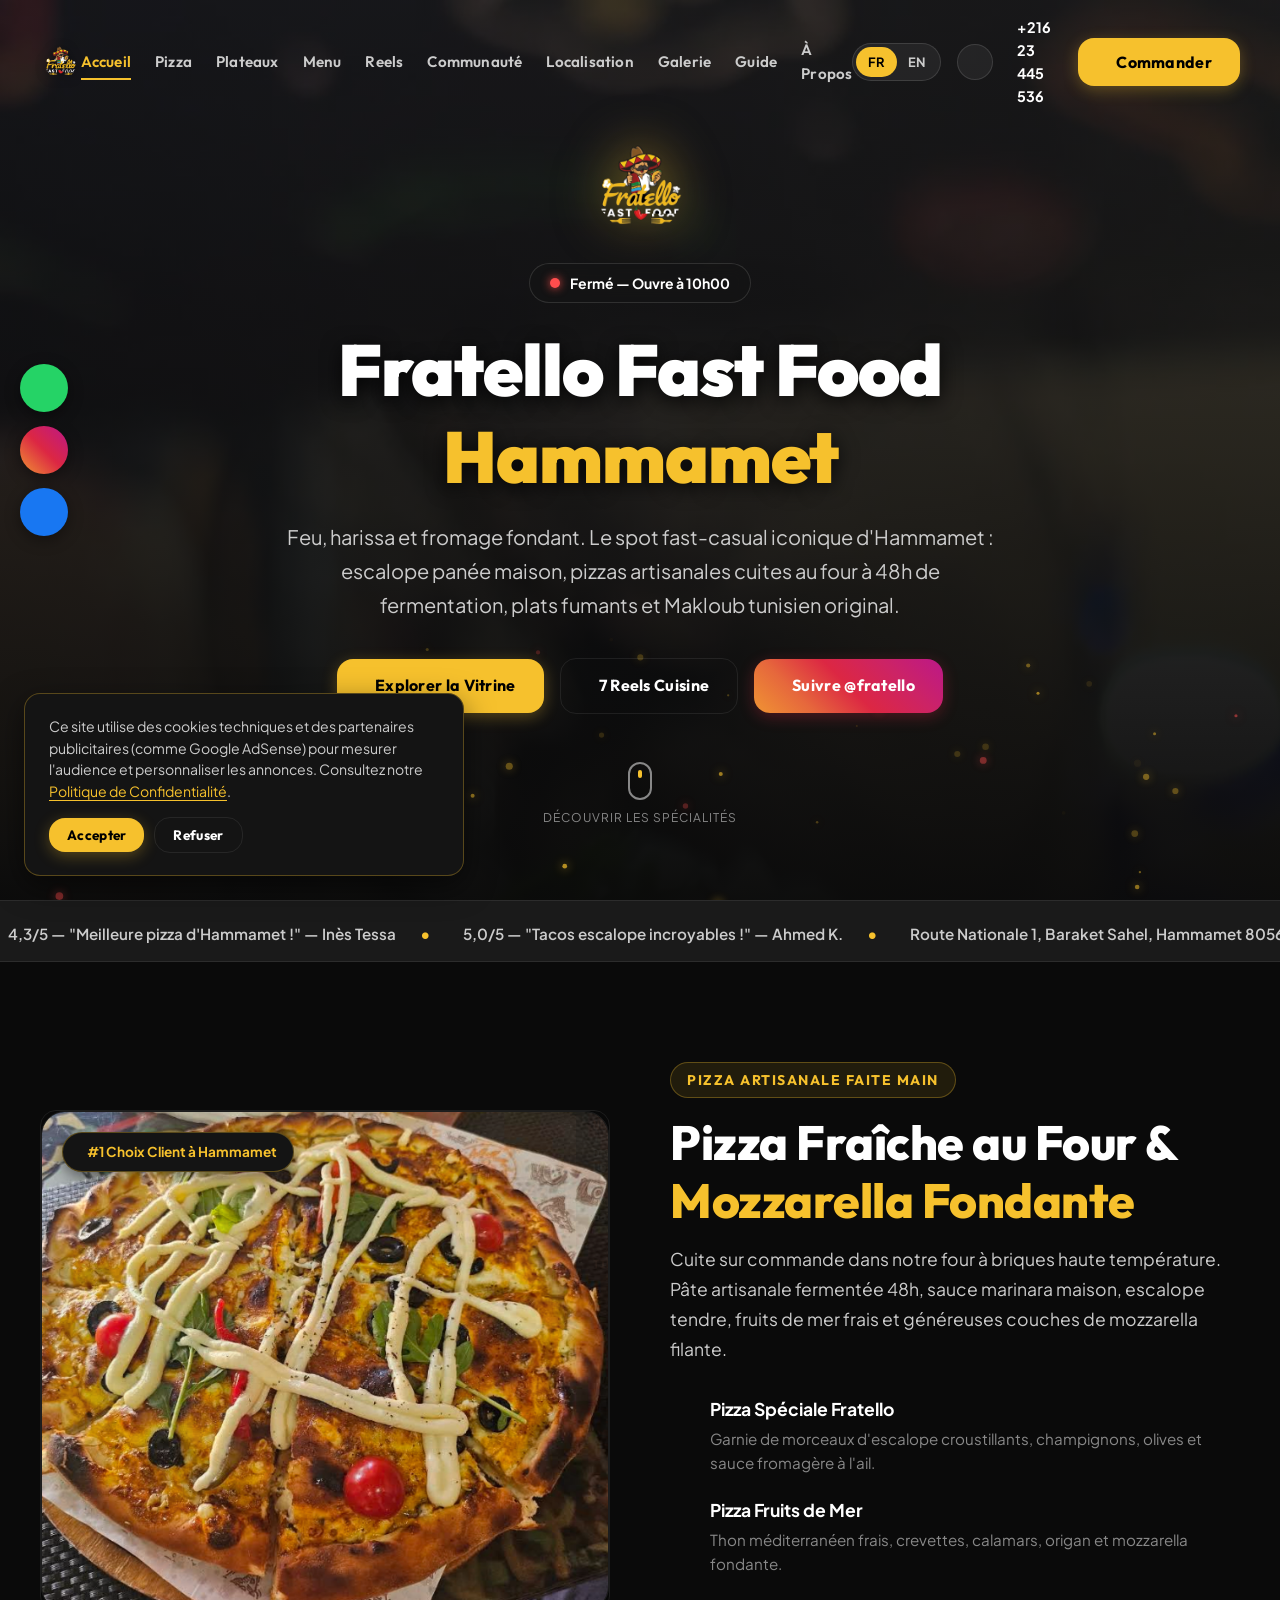
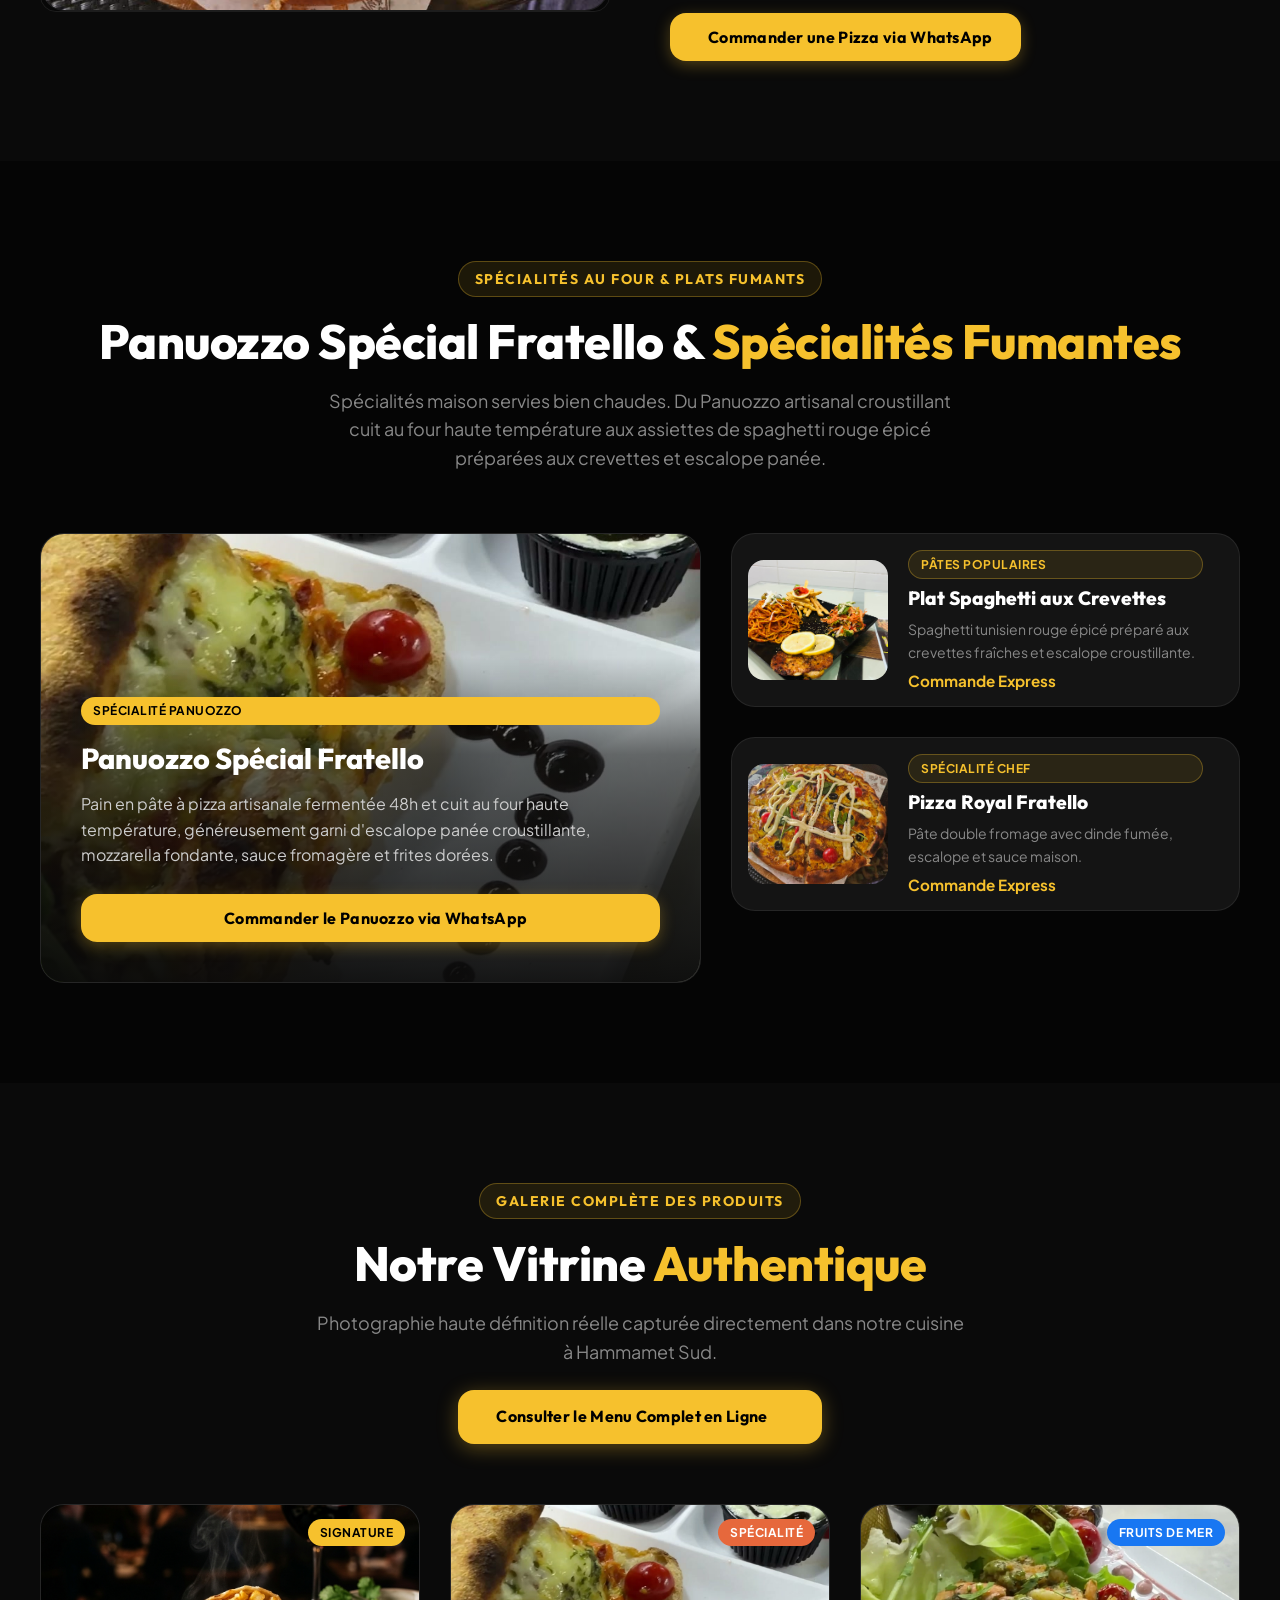
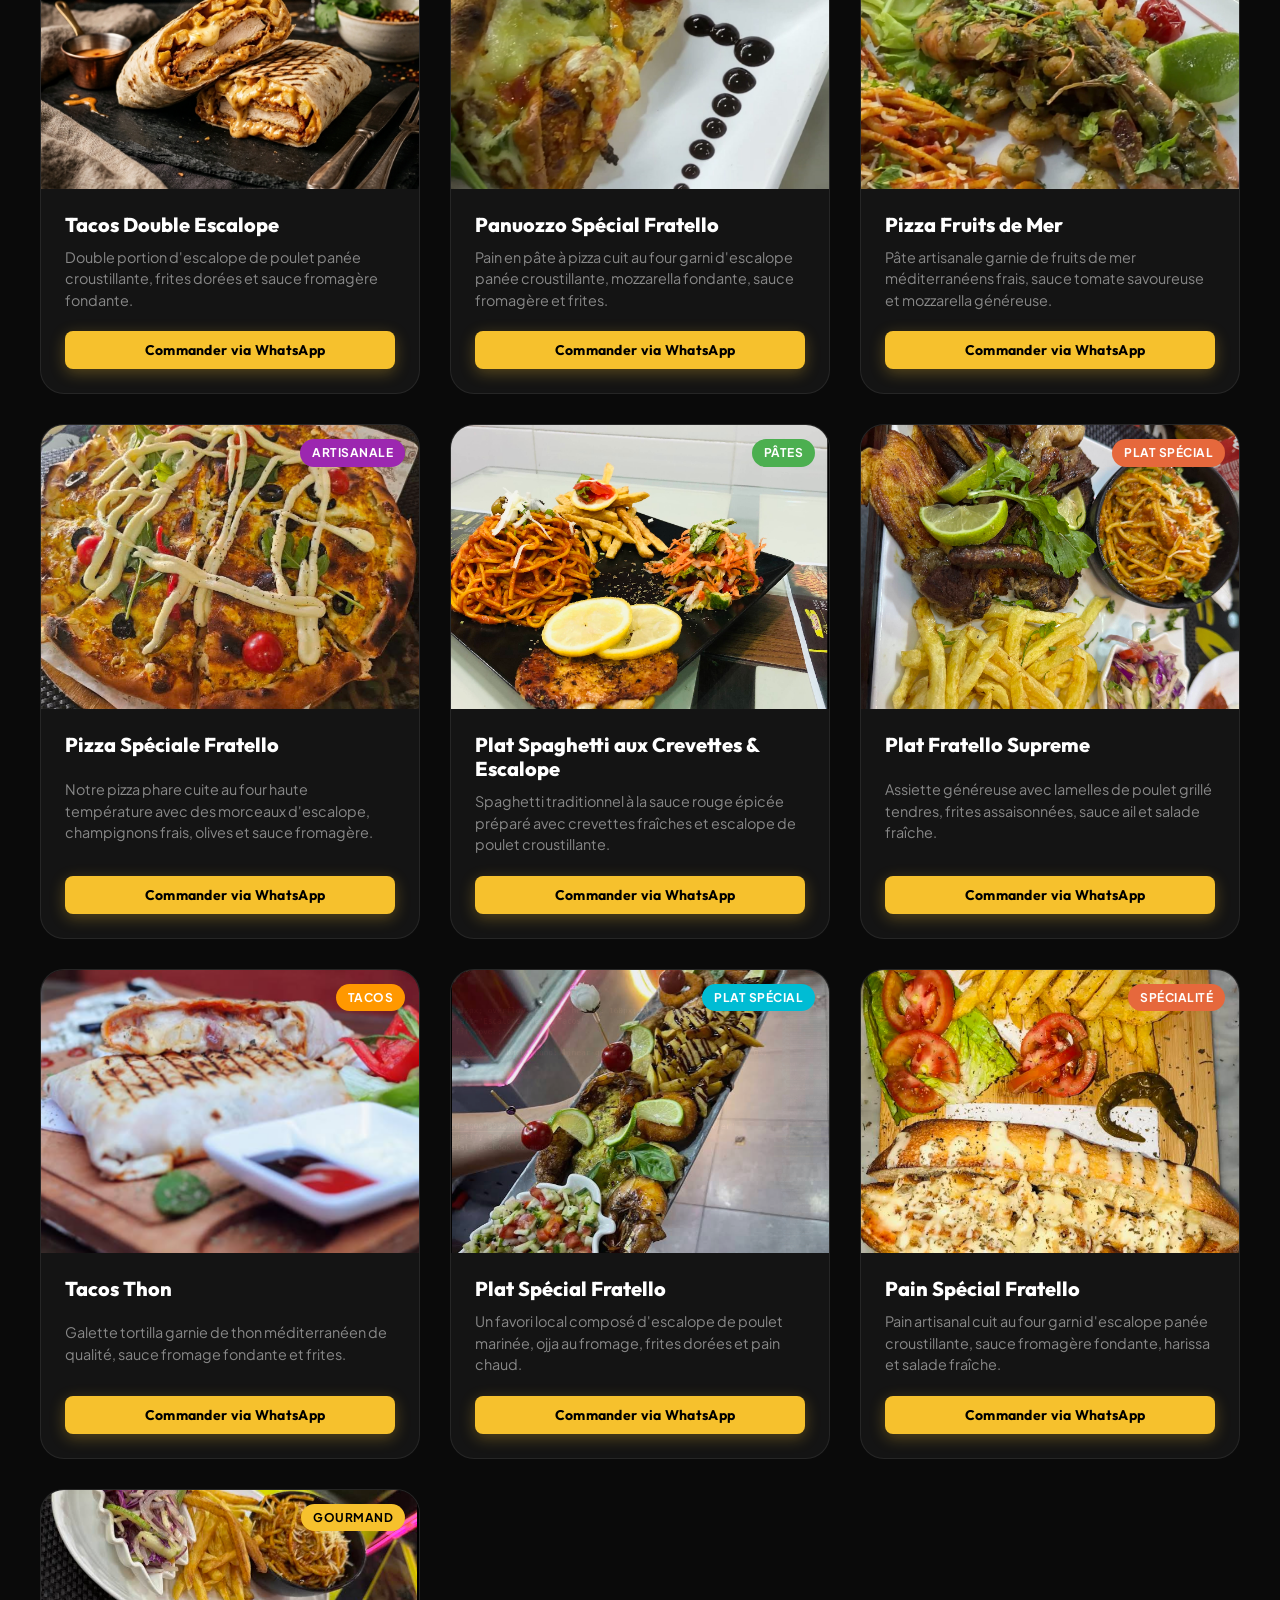
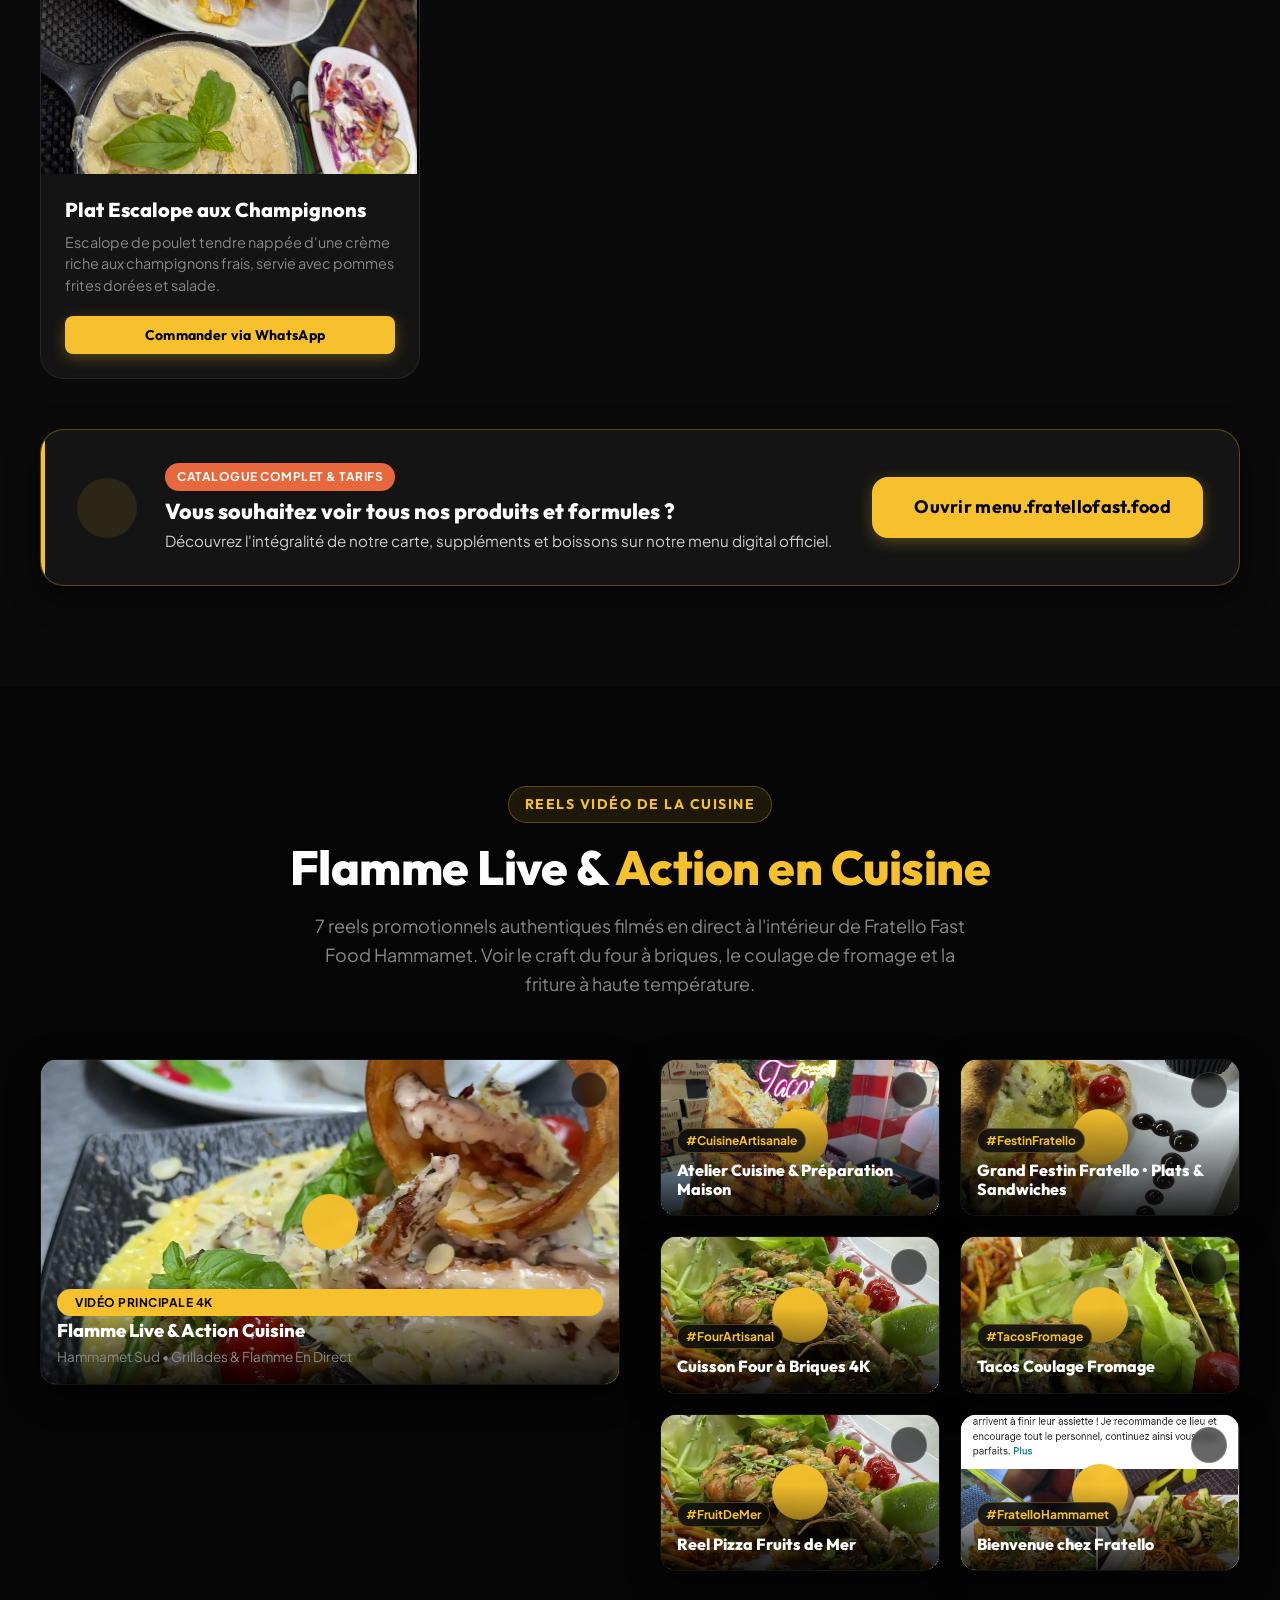
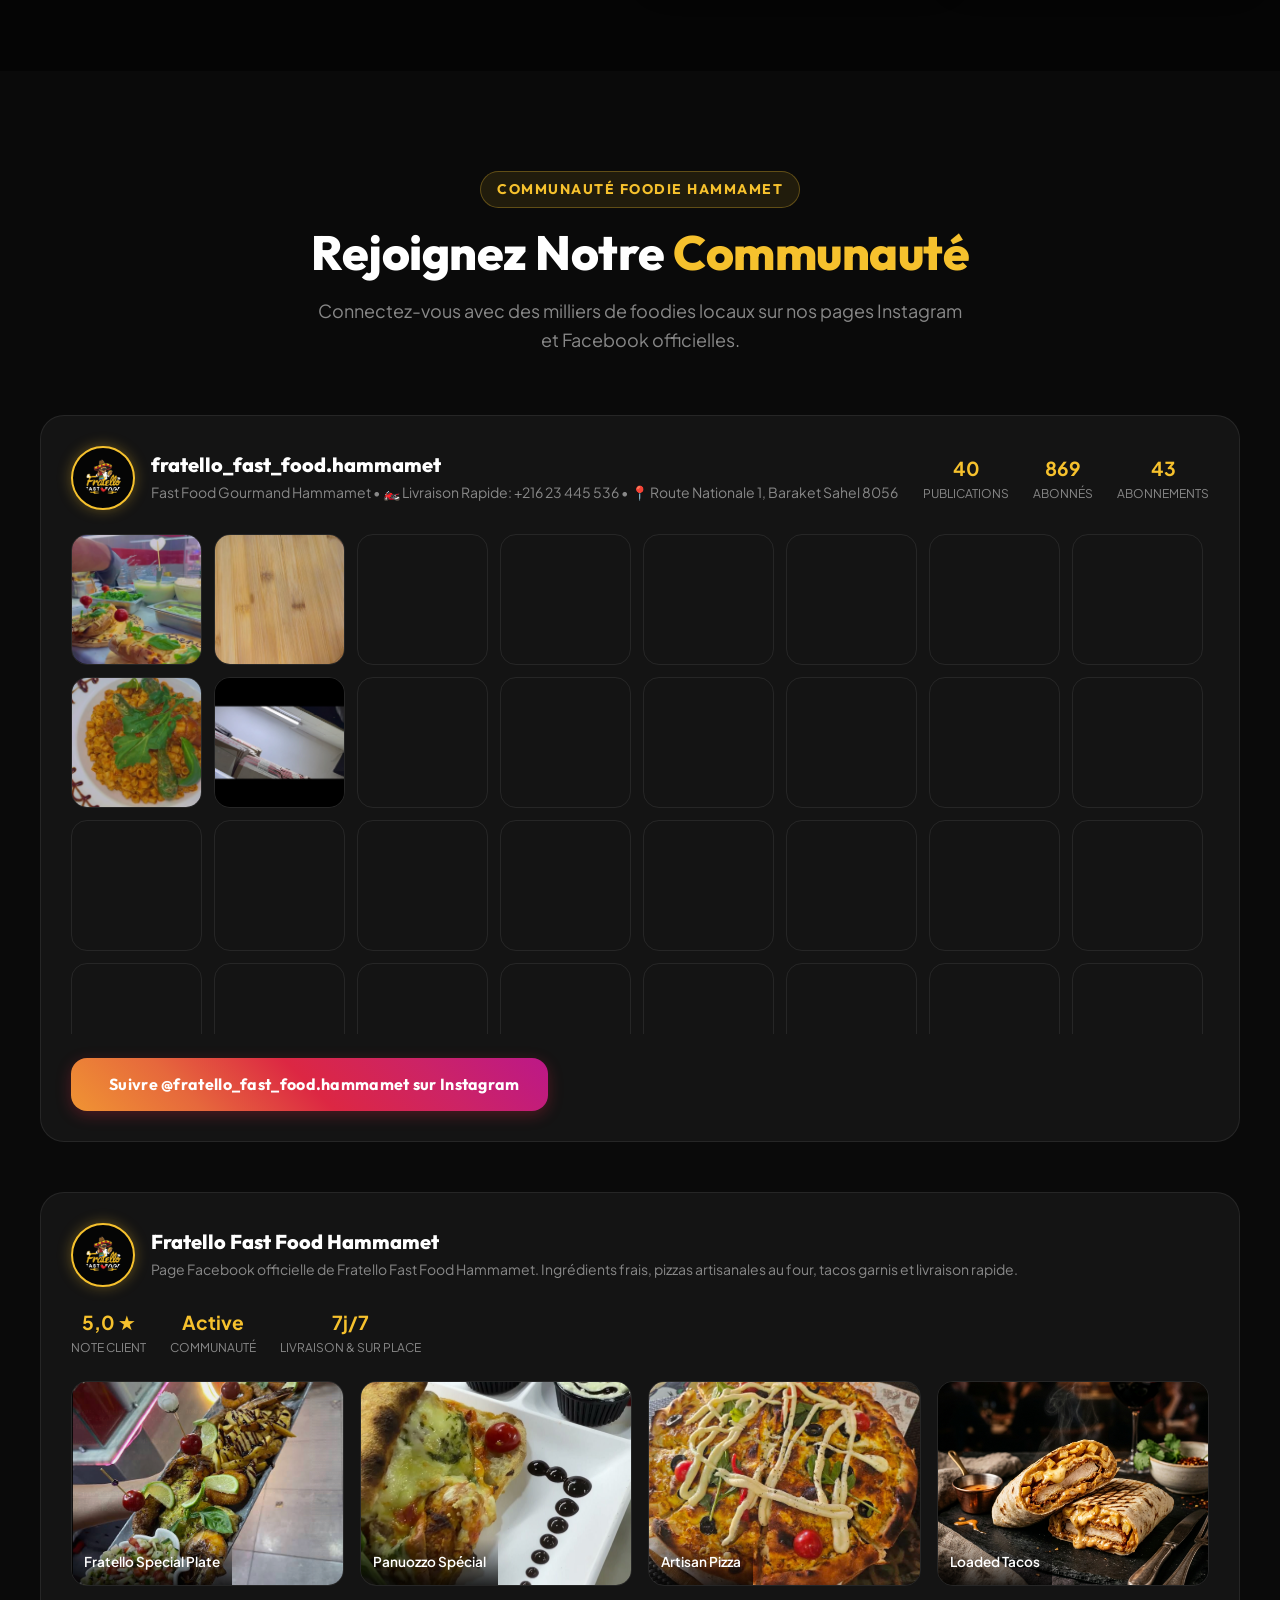
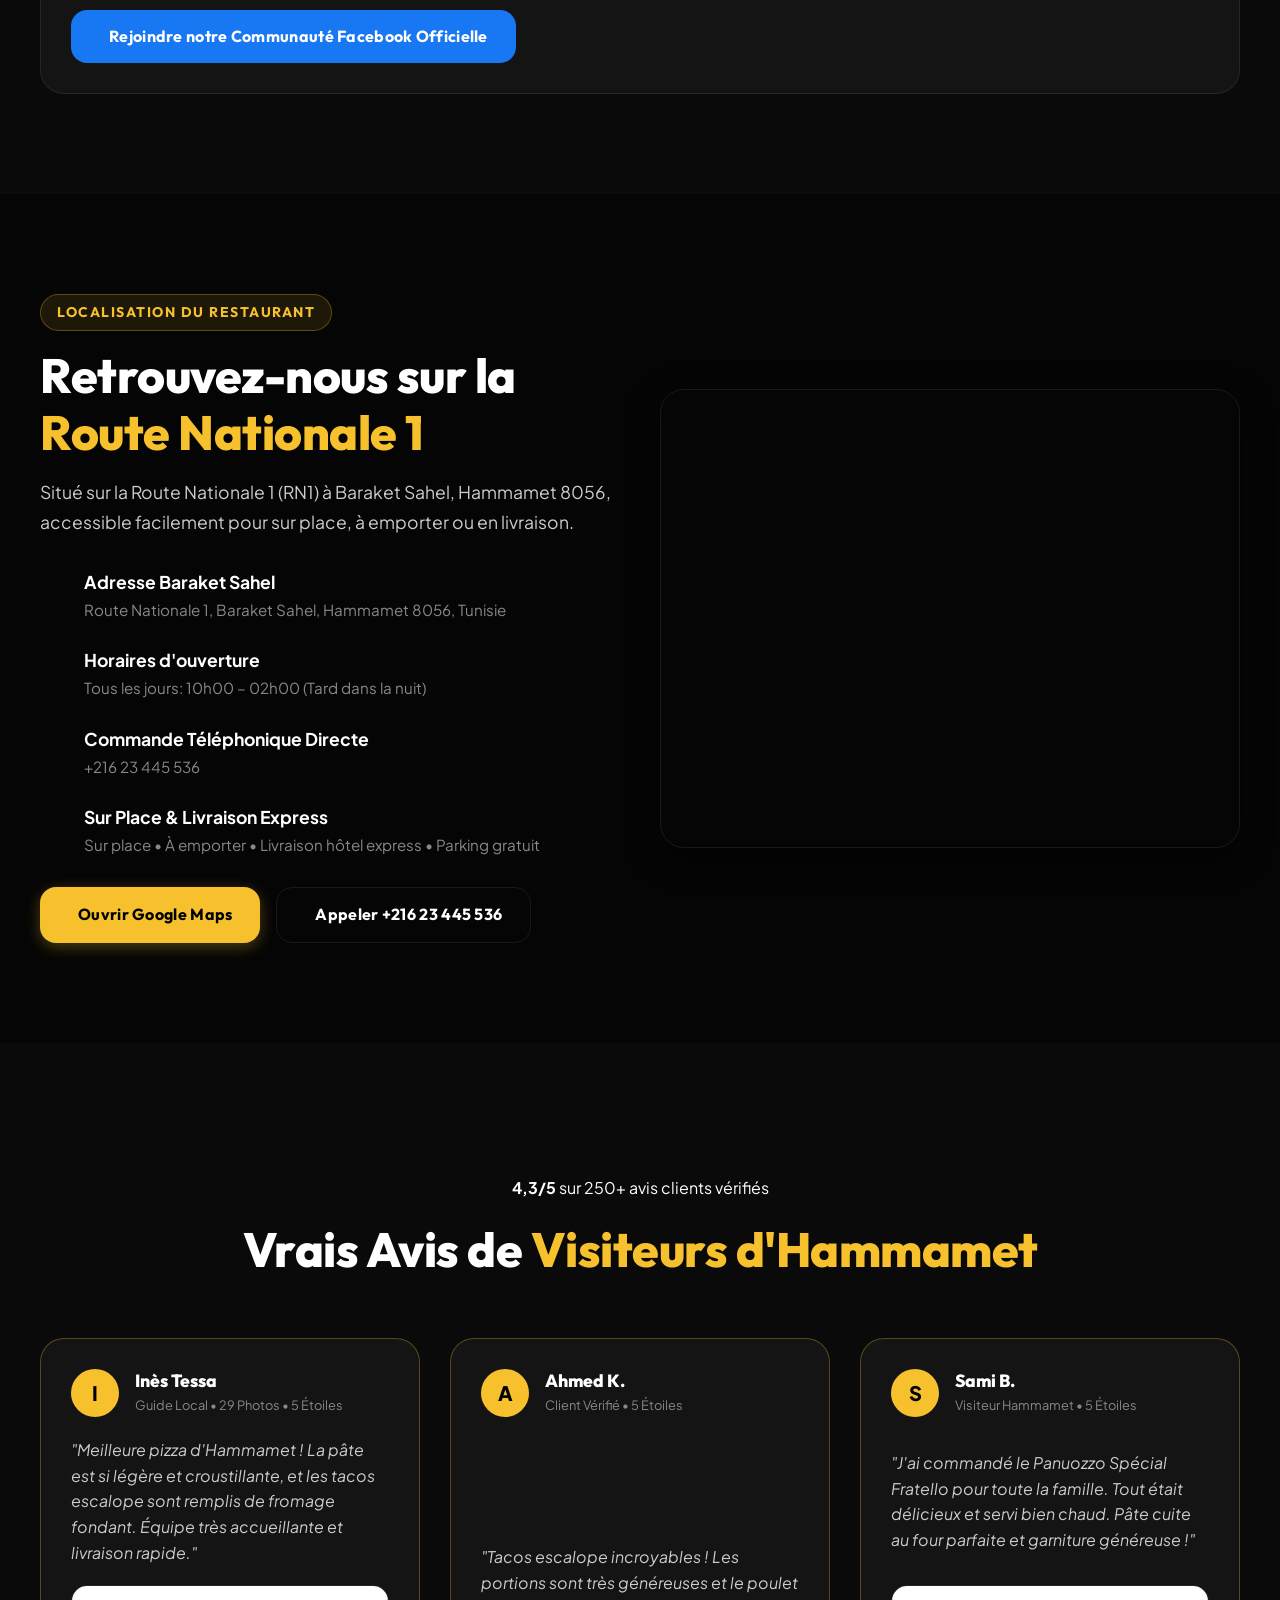
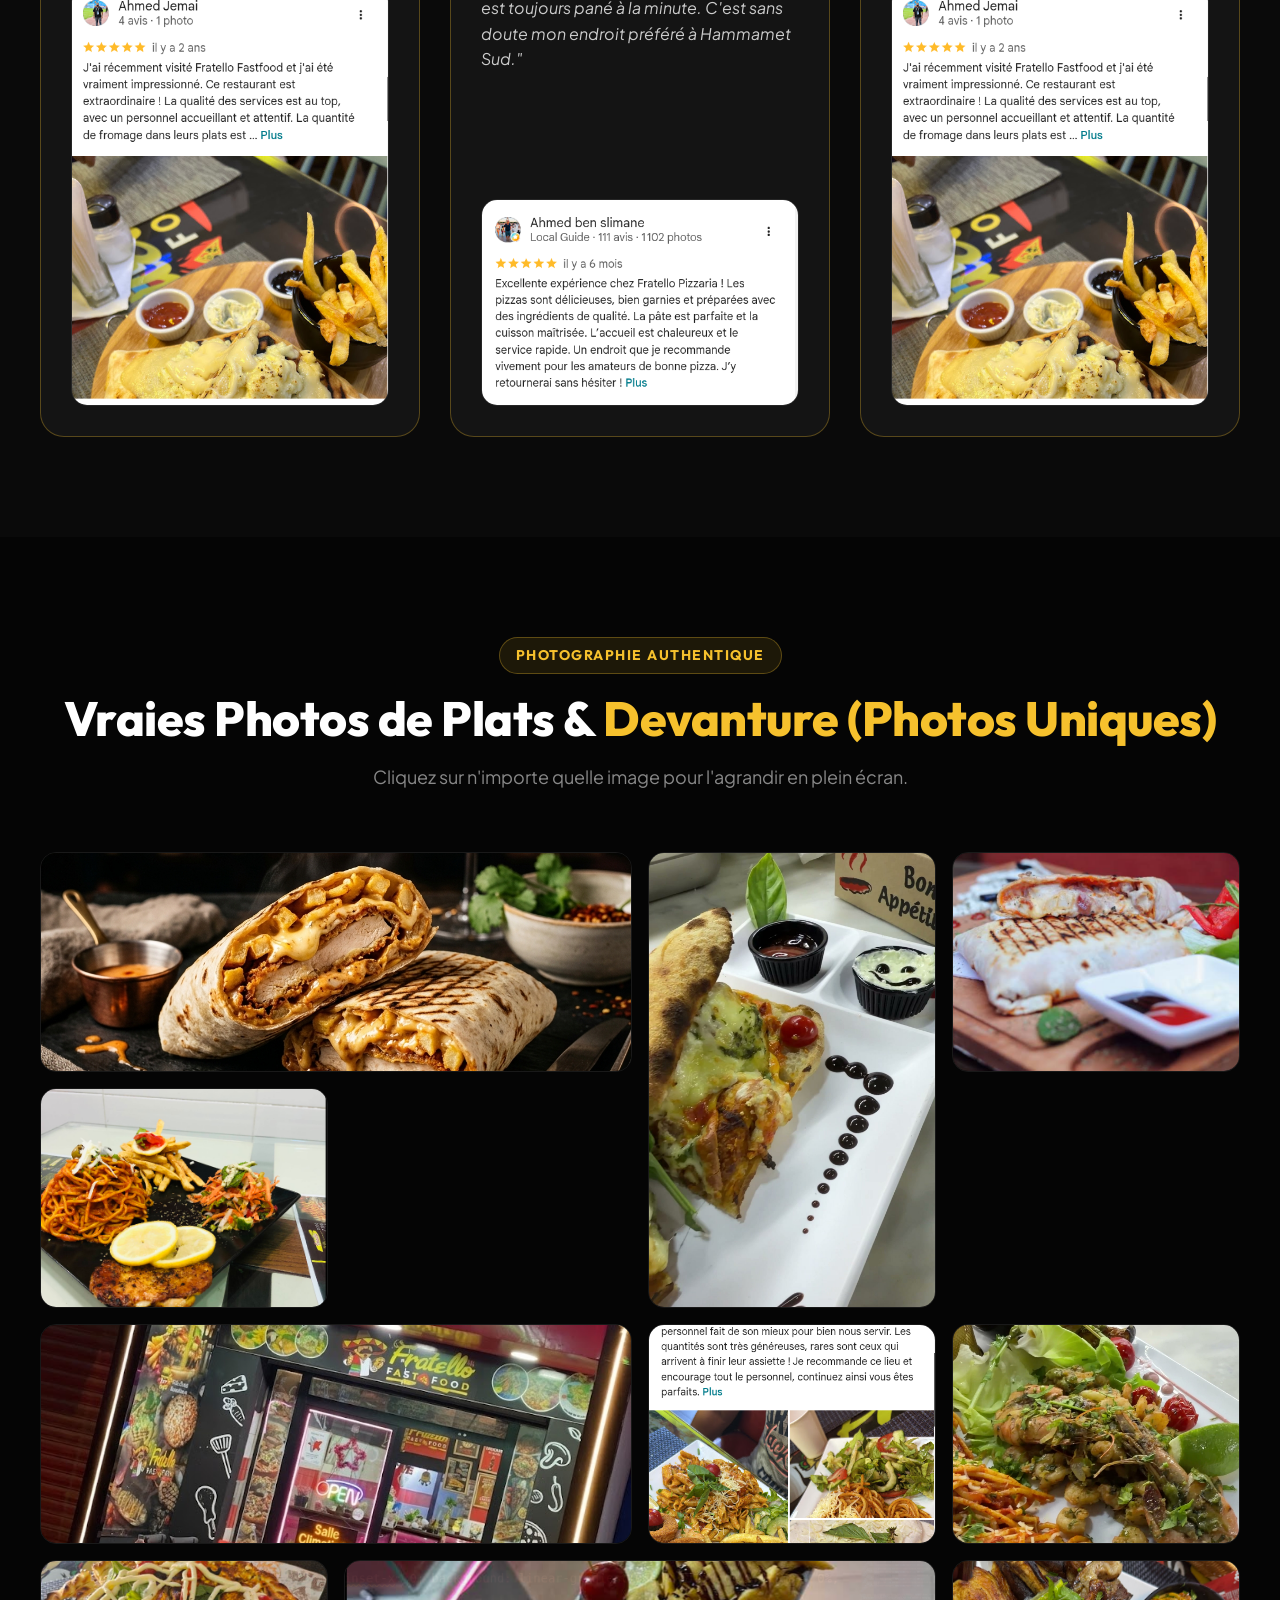
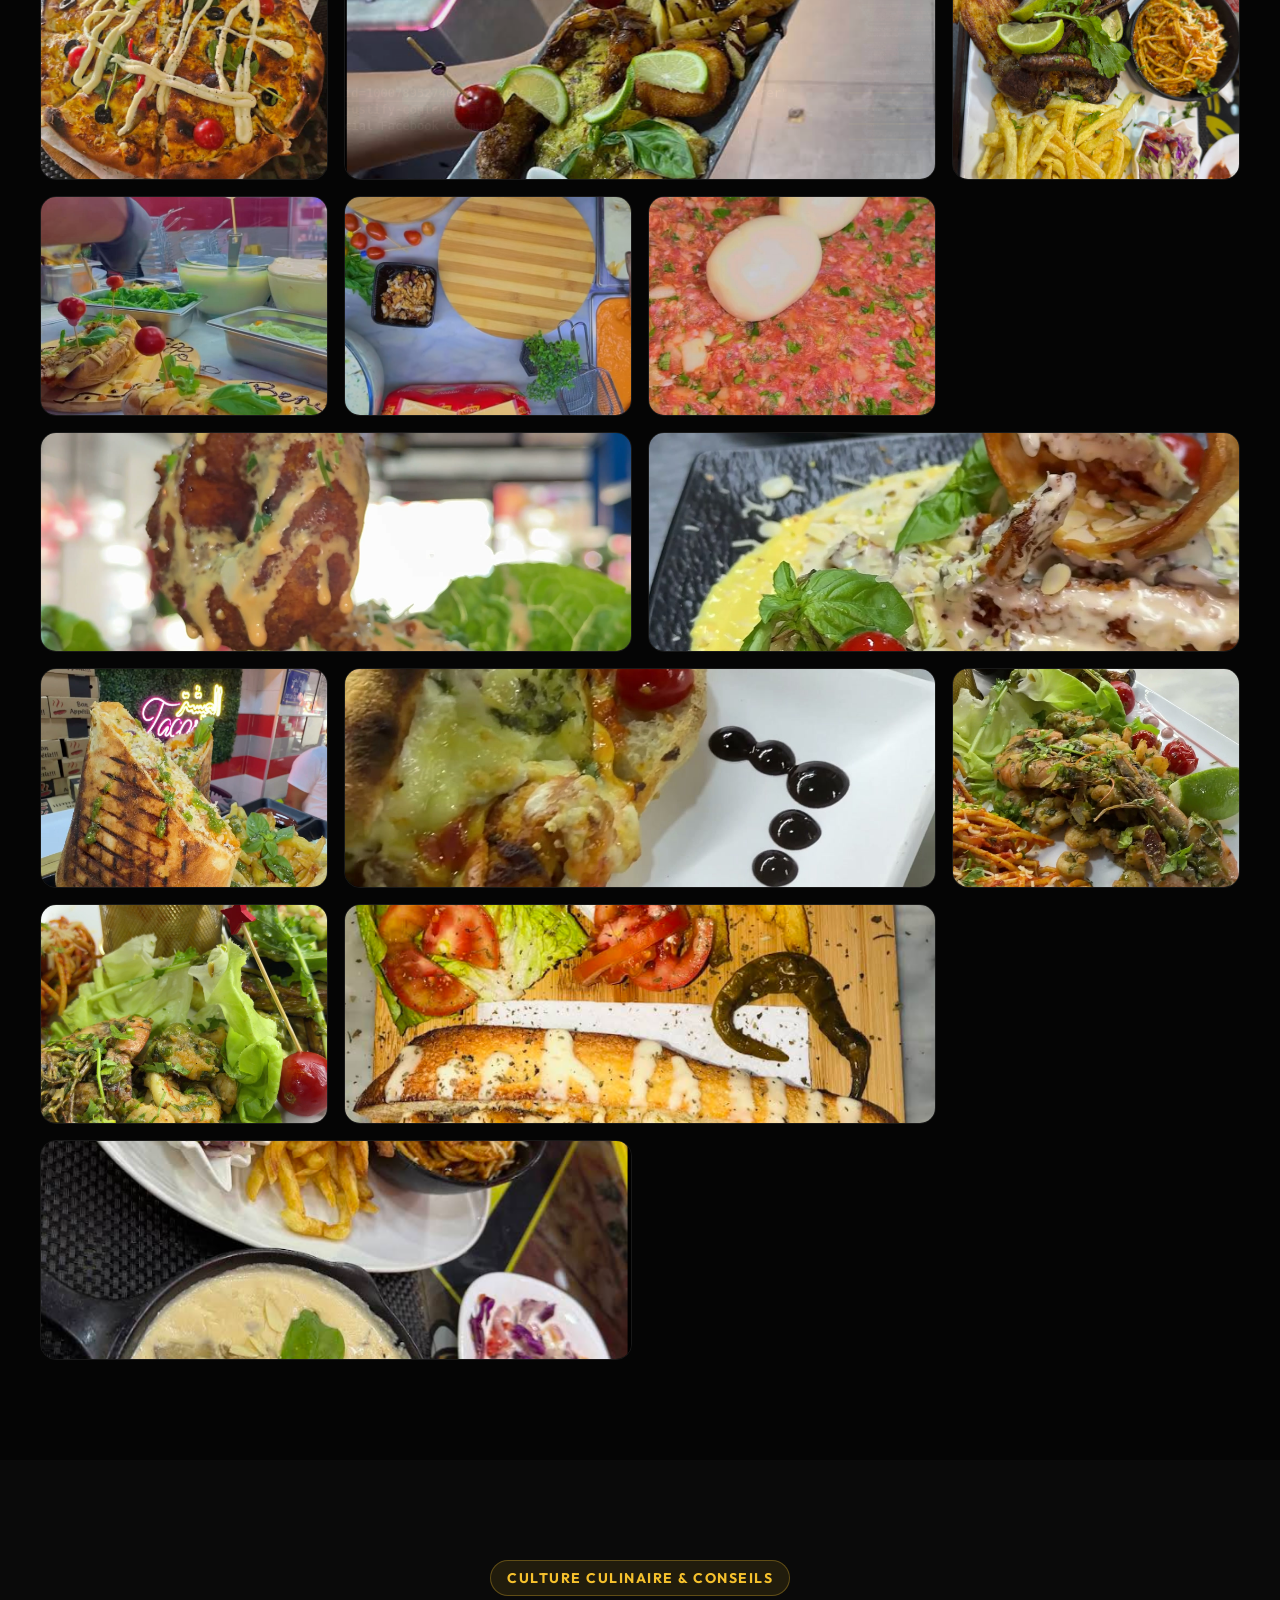
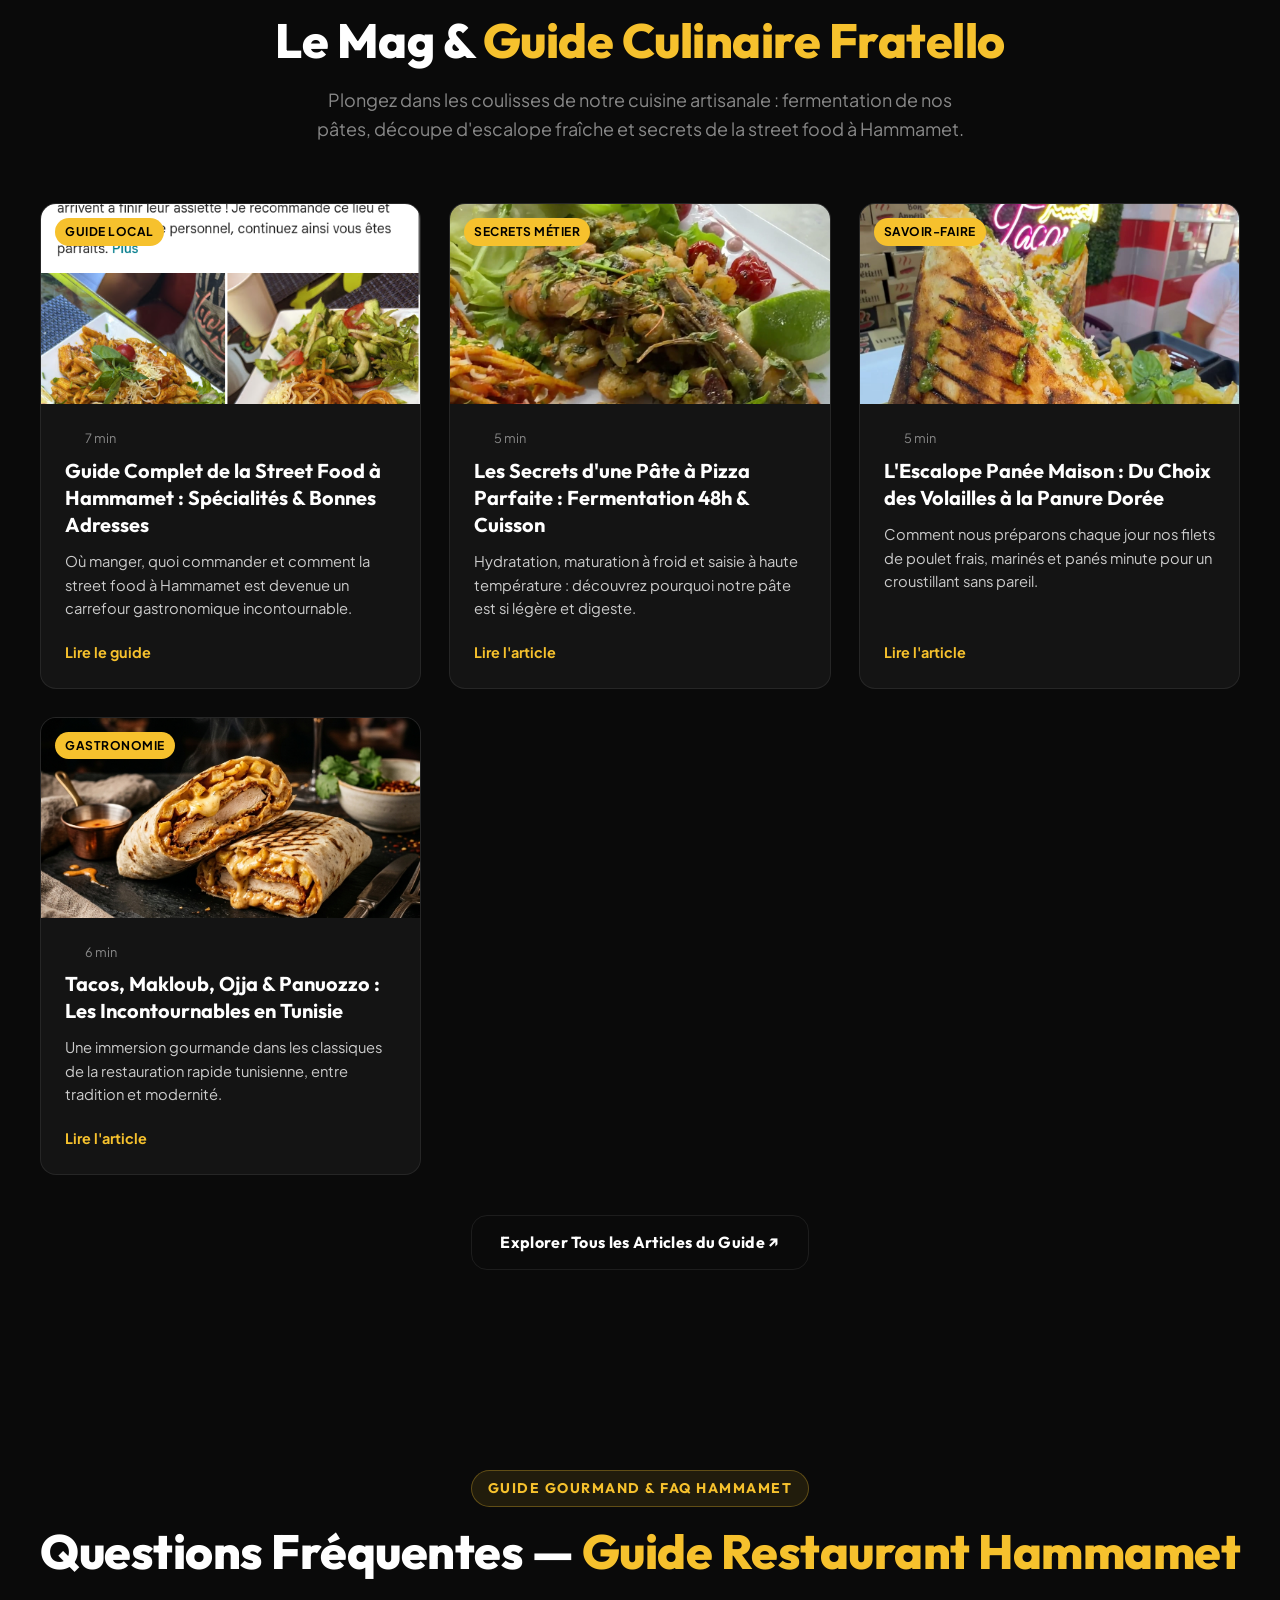
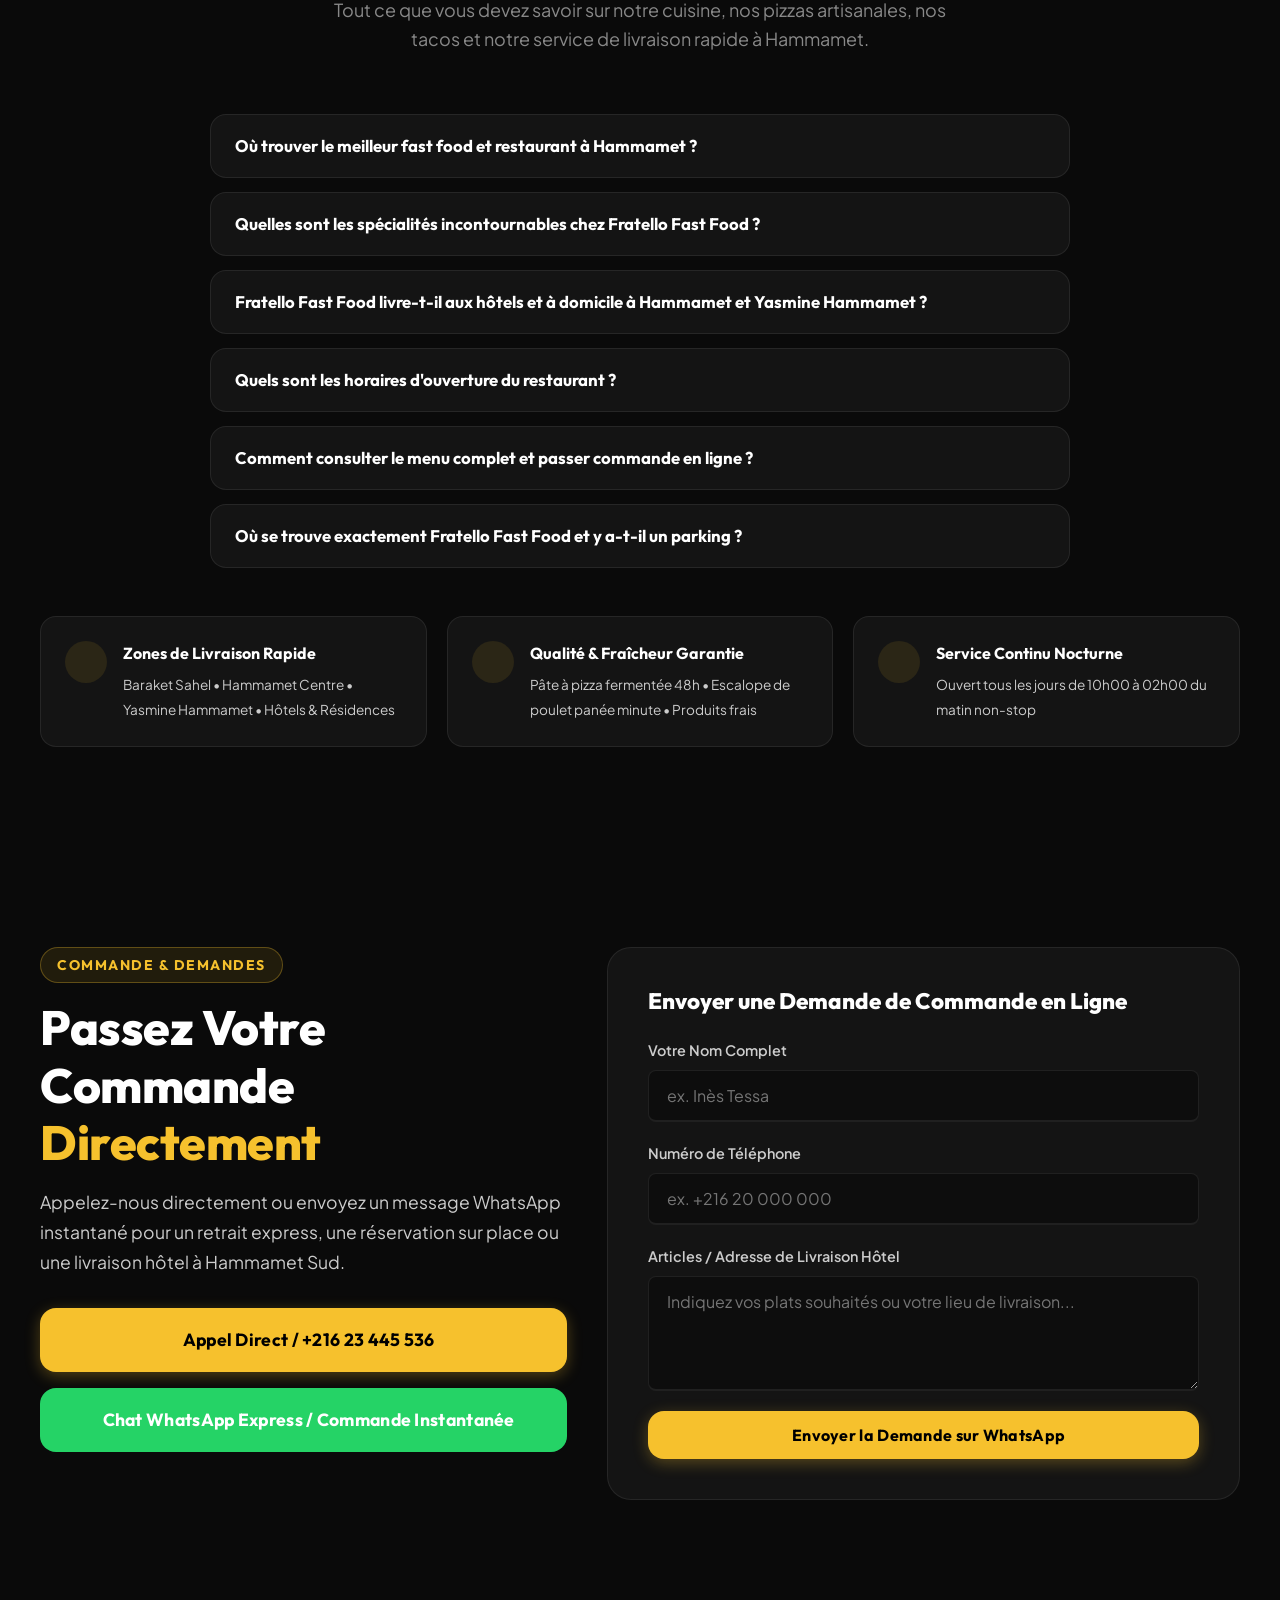
==== commit 4d464321: "fixing some bugs" ====
--- a/index.html
+++ b/index.html
@@ -355,6 +355,8 @@
           <a href="#social" class="nav-link" data-fr="Communauté" data-en="Community">Communauté</a>
           <a href="#location" class="nav-link" data-fr="Localisation" data-en="Location">Localisation</a>
           <a href="#gallery" class="nav-link" data-fr="Galerie" data-en="Gallery">Galerie</a>
+          <a href="guide-culinaire.html" class="nav-link" data-fr="Guide" data-en="Guide">Guide</a>
+          <a href="a-propos.html" class="nav-link" data-fr="À Propos" data-en="About">À Propos</a>
         </nav>
 
         <div class="nav-cta-group">
@@ -419,6 +421,14 @@
         <a href="#social" class="drawer-link" data-fr="Communauté" data-en="Community">Communauté</a>
         <a href="#location" class="drawer-link" data-fr="Localisation" data-en="Location">Localisation</a>
         <a href="#gallery" class="drawer-link" data-fr="Galerie" data-en="Gallery">Galerie</a>
+        <a href="guide-culinaire.html" class="drawer-link" data-fr="Guide Culinaire" data-en="Food Guide">
+          <i data-lucide="compass" style="width: 18px; height: 18px; margin-right: 8px;"></i>
+          <span data-fr="Guide Culinaire" data-en="Food Guide">Guide Culinaire</span>
+        </a>
+        <a href="a-propos.html" class="drawer-link" data-fr="À Propos de Nous" data-en="About Us">
+          <i data-lucide="info" style="width: 18px; height: 18px; margin-right: 8px;"></i>
+          <span data-fr="À Propos de Nous" data-en="About Us">À Propos de Nous</span>
+        </a>
         <a href="#faq" class="drawer-link" data-fr="FAQ &amp; Guide" data-en="FAQ &amp; Guide">FAQ &amp; Guide</a>
       </nav>
       <div class="drawer-footer">
@@ -1374,6 +1384,101 @@
             <img src="assets/images/escalope_champignon.png" alt="Plat Escalope aux Champignons" loading="lazy" width="680" height="755" decoding="async">
             <div class="gallery-overlay"><i data-lucide="zoom-in"></i></div>
           </div>
+        </div>
+      </div>
+    </section>
+
+    <!-- 14.3 Le Mag & Guide Culinaire Fratello (#guides) -->
+    <section id="guides" class="section-padding bg-section-alt">
+      <div class="container">
+        <div class="section-header text-center">
+          <span class="section-tag" data-fr="Culture Culinaire &amp; Conseils" data-en="Culinary Culture &amp; Tips">Culture Culinaire &amp; Conseils</span>
+          <h2 class="section-title" data-is-html="true" data-fr='Le Mag &amp; <span class="text-yellow">Guide Culinaire Fratello</span>' data-en='The Magazine &amp; <span class="text-yellow">Fratello Culinary Guide</span>'>
+            Le Mag &amp; <span class="text-yellow">Guide Culinaire Fratello</span>
+          </h2>
+          <p class="section-subtitle" data-fr="Plongez dans les coulisses de notre cuisine artisanale : fermentation de nos pâtes, découpe d'escalope fraîche et secrets de la street food à Hammamet." data-en="Discover the secrets behind our artisanal kitchen: slow dough fermentation, fresh escalope preparation, and Hammamet street food culture.">
+            Plongez dans les coulisses de notre cuisine artisanale : fermentation de nos pâtes, découpe d'escalope fraîche et secrets de la street food à Hammamet.
+          </p>
+        </div>
+
+        <div class="guides-grid">
+          <!-- Guide Card 1 -->
+          <article class="guide-card">
+            <div class="guide-card-img-wrap">
+              <img src="assets/images/restaurant_storefront.png" alt="Guide de la street food à Hammamet" loading="lazy" decoding="async">
+              <span class="guide-badge" data-fr="Guide Local" data-en="Local Guide">Guide Local</span>
+            </div>
+            <div class="guide-card-body">
+              <span class="guide-card-date"><i data-lucide="clock" style="width: 14px; height: 14px; display: inline-block; vertical-align: middle; margin-right: 4px;"></i> 7 min</span>
+              <h3 class="guide-card-title" data-fr="Guide Complet de la Street Food à Hammamet : Spécialités &amp; Bonnes Adresses" data-en="Complete Street Food Guide in Hammamet: Specialties &amp; Top Spots">Guide Complet de la Street Food à Hammamet : Spécialités &amp; Bonnes Adresses</h3>
+              <p class="guide-card-excerpt" data-fr="Où manger, quoi commander et comment la street food à Hammamet est devenue un carrefour gastronomique incontournable." data-en="Where to eat, what to order, and how Hammamet street food became an unmissable culinary hotspot.">
+                Où manger, quoi commander et comment la street food à Hammamet est devenue un carrefour gastronomique incontournable.
+              </p>
+              <a href="guide-street-food-hammamet.html" class="guide-card-link">
+                <span data-fr="Lire le guide" data-en="Read guide">Lire le guide</span> <i data-lucide="arrow-right"></i>
+              </a>
+            </div>
+          </article>
+
+          <!-- Guide Card 2 -->
+          <article class="guide-card">
+            <div class="guide-card-img-wrap">
+              <img src="assets/images/reel_oven_poster.jpg" alt="Pâte à pizza artisanale au four à briques" loading="lazy" decoding="async">
+              <span class="guide-badge" data-fr="Secrets Métier" data-en="Craft Secrets">Secrets Métier</span>
+            </div>
+            <div class="guide-card-body">
+              <span class="guide-card-date"><i data-lucide="clock" style="width: 14px; height: 14px; display: inline-block; vertical-align: middle; margin-right: 4px;"></i> 5 min</span>
+              <h3 class="guide-card-title" data-fr="Les Secrets d'une Pâte à Pizza Parfaite : Fermentation 48h &amp; Cuisson" data-en="Secrets of a Perfect Pizza Crust: 48h Fermentation &amp; Firing">Les Secrets d'une Pâte à Pizza Parfaite : Fermentation 48h &amp; Cuisson</h3>
+              <p class="guide-card-excerpt" data-fr="Hydratation, maturation à froid et saisie à haute température : découvrez pourquoi notre pâte est si légère et digeste." data-en="Hydration, cold maturation, and high-temperature baking: discover why our dough is so light and digestible.">
+                Hydratation, maturation à froid et saisie à haute température : découvrez pourquoi notre pâte est si légère et digeste.
+              </p>
+              <a href="secrets-pate-pizza-artisanale.html" class="guide-card-link">
+                <span data-fr="Lire l'article" data-en="Read article">Lire l'article</span> <i data-lucide="arrow-right"></i>
+              </a>
+            </div>
+          </article>
+
+          <!-- Guide Card 3 -->
+          <article class="guide-card">
+            <div class="guide-card-img-wrap">
+              <img src="assets/images/reel_escalope_poster.jpg" alt="Préparation de l'escalope panée maison" loading="lazy" decoding="async">
+              <span class="guide-badge" data-fr="Savoir-Faire" data-en="Know-How">Savoir-Faire</span>
+            </div>
+            <div class="guide-card-body">
+              <span class="guide-card-date"><i data-lucide="clock" style="width: 14px; height: 14px; display: inline-block; vertical-align: middle; margin-right: 4px;"></i> 5 min</span>
+              <h3 class="guide-card-title" data-fr="L'Escalope Panée Maison : Du Choix des Volailles à la Panure Dorée" data-en="Artisanal Hand-Breaded Escalope: From Poultry Selection to Golden Crust">L'Escalope Panée Maison : Du Choix des Volailles à la Panure Dorée</h3>
+              <p class="guide-card-excerpt" data-fr="Comment nous préparons chaque jour nos filets de poulet frais, marinés et panés minute pour un croustillant sans pareil." data-en="How we prepare fresh, marinated chicken cutlets every day with minute breading for superior crunch.">
+                Comment nous préparons chaque jour nos filets de poulet frais, marinés et panés minute pour un croustillant sans pareil.
+              </p>
+              <a href="art-escalope-panee-maison.html" class="guide-card-link">
+                <span data-fr="Lire l'article" data-en="Read article">Lire l'article</span> <i data-lucide="arrow-right"></i>
+              </a>
+            </div>
+          </article>
+
+          <!-- Guide Card 4 -->
+          <article class="guide-card">
+            <div class="guide-card-img-wrap">
+              <img src="assets/images/tacos_double.png" alt="Plats emblématiques de Tunisie" loading="lazy" decoding="async">
+              <span class="guide-badge" data-fr="Gastronomie" data-en="Gastronomy">Gastronomie</span>
+            </div>
+            <div class="guide-card-body">
+              <span class="guide-card-date"><i data-lucide="clock" style="width: 14px; height: 14px; display: inline-block; vertical-align: middle; margin-right: 4px;"></i> 6 min</span>
+              <h3 class="guide-card-title" data-fr="Tacos, Makloub, Ojja &amp; Panuozzo : Les Incontournables en Tunisie" data-en="Tacos, Makloub, Ojja &amp; Panuozzo: Tunisia's Must-Try Street Food">Tacos, Makloub, Ojja &amp; Panuozzo : Les Incontournables en Tunisie</h3>
+              <p class="guide-card-excerpt" data-fr="Une immersion gourmande dans les classiques de la restauration rapide tunisienne, entre tradition et modernité." data-en="A mouthwatering immersion into Tunisian street food classics, balancing tradition and modern street food.">
+                Une immersion gourmande dans les classiques de la restauration rapide tunisienne, entre tradition et modernité.
+              </p>
+              <a href="plats-incontournables-tunisie.html" class="guide-card-link">
+                <span data-fr="Lire l'article" data-en="Read article">Lire l'article</span> <i data-lucide="arrow-right"></i>
+              </a>
+            </div>
+          </article>
+        </div>
+
+        <div class="text-center" style="margin-top: 40px;">
+          <a href="guide-culinaire.html" class="btn btn-outline" data-fr="Explorer Tous les Articles du Guide ↗" data-en="Explore All Food Guide Articles ↗">
+            Explorer Tous les Articles du Guide ↗
+          </a>
         </div>
       </div>
     </section>
@@ -1614,6 +1719,18 @@
             <li><a href="#collaboration" data-fr="Collaboration Créateur" data-en="Creator Partnership">Collaboration Créateur</a></li>
           </ul>
         </div>
+
+        <!-- Part 4: Informations Légales -->
+        <div class="footer-col">
+          <h4 class="footer-heading" data-fr="Informations Légales" data-en="Legal Information">Informations Légales</h4>
+          <ul class="footer-links">
+            <li><a href="politique-de-confidentialite.html" data-fr="Politique de Confidentialité" data-en="Privacy Policy">Politique de Confidentialité</a></li>
+            <li><a href="conditions-generales.html" data-fr="Conditions d'Utilisation" data-en="Terms of Service">Conditions d'Utilisation</a></li>
+            <li><a href="mentions-legales.html" data-fr="Mentions Légales" data-en="Legal Notice">Mentions Légales</a></li>
+            <li><a href="guide-culinaire.html" data-fr="Guide Culinaire &amp; Street Food" data-en="Food &amp; Street Food Guide">Guide Culinaire &amp; Street Food</a></li>
+            <li><a href="a-propos.html" data-fr="À Propos de Fratello" data-en="About Fratello">À Propos de Fratello</a></li>
+          </ul>
+        </div>
       </div>
 
       <div class="footer-social-row">
@@ -1718,6 +1835,18 @@
     </div>
   </div>
 
+  <!-- Cookie Consent Banner (Google AdSense & GDPR Compliance) -->
+  <div id="cookie-consent" class="cookie-consent-banner" role="dialog" aria-live="polite" aria-label="Consentement aux cookies">
+    <div class="cookie-consent-text">
+      <span data-fr="Ce site utilise des cookies techniques et des partenaires publicitaires (comme Google AdSense) pour mesurer l'audience et personnaliser les annonces. Consultez notre " data-en="This site uses technical cookies and advertising partners (such as Google AdSense) to measure audience and personalize ads. See our ">Ce site utilise des cookies techniques et des partenaires publicitaires (comme Google AdSense) pour mesurer l'audience et personnaliser les annonces. Consultez notre </span>
+      <a href="politique-de-confidentialite.html" data-fr="Politique de Confidentialité" data-en="Privacy Policy">Politique de Confidentialité</a>.
+    </div>
+    <div class="cookie-consent-actions">
+      <button id="cookie-accept" class="btn btn-yellow" data-fr="Accepter" data-en="Accept">Accepter</button>
+      <button id="cookie-refuse" class="btn btn-outline" data-fr="Refuser" data-en="Refuse">Refuser</button>
+    </div>
+  </div>
+
   <!-- Main JavaScript File -->
   <script src="script.js"></script>
 </body>
--- a/style.css
+++ b/style.css
@@ -2870,3 +2870,330 @@
     transition: none;
   }
 }
+
+/* ==========================================================================
+   Editorial Articles, Legal Pages & Content System
+   ========================================================================== */
+.page-hero {
+  padding: 140px 0 60px;
+  background: var(--bg-section-alt);
+  border-bottom: 1px solid var(--border-subtle);
+  text-align: center;
+}
+
+.page-hero .section-tag {
+  display: inline-block;
+  margin-bottom: 12px;
+}
+
+.page-hero-title {
+  font-size: clamp(2rem, 4vw, 3rem);
+  font-weight: 800;
+  line-height: 1.2;
+  margin-bottom: 16px;
+  color: var(--text-primary);
+}
+
+.page-hero-subtitle {
+  font-size: 1.15rem;
+  color: var(--text-secondary);
+  max-width: 680px;
+  margin: 0 auto;
+  line-height: 1.6;
+}
+
+.content-page-wrapper {
+  padding: 60px 0 100px;
+}
+
+.content-article-container {
+  max-width: 860px;
+  margin: 0 auto;
+  background: var(--bg-surface);
+  border: 1px solid var(--border-subtle);
+  border-radius: var(--radius-md);
+  padding: 48px;
+  box-shadow: var(--shadow-card);
+}
+
+@media (max-width: 768px) {
+  .content-article-container {
+    padding: 24px 20px;
+    border-radius: var(--radius-sm);
+  }
+  .page-hero {
+    padding: 110px 0 40px;
+  }
+}
+
+.article-meta-bar {
+  display: flex;
+  flex-wrap: wrap;
+  align-items: center;
+  gap: 16px;
+  padding-bottom: 24px;
+  margin-bottom: 32px;
+  border-bottom: 1px solid var(--border-subtle);
+  font-size: 0.9rem;
+  color: var(--text-muted);
+}
+
+.article-meta-item {
+  display: inline-flex;
+  align-items: center;
+  gap: 6px;
+}
+
+.article-featured-image {
+  width: 100%;
+  height: 400px;
+  object-fit: cover;
+  border-radius: var(--radius-sm);
+  margin-bottom: 36px;
+}
+
+@media (max-width: 768px) {
+  .article-featured-image {
+    height: 220px;
+    margin-bottom: 24px;
+  }
+}
+
+.article-content {
+  font-size: 1.05rem;
+  line-height: 1.8;
+  color: var(--text-secondary);
+}
+
+.article-content h2 {
+  font-size: 1.65rem;
+  font-weight: 700;
+  color: var(--text-primary);
+  margin: 40px 0 18px;
+  line-height: 1.3;
+}
+
+.article-content h3 {
+  font-size: 1.3rem;
+  font-weight: 700;
+  color: var(--brand-yellow);
+  margin: 28px 0 14px;
+}
+
+.article-content p {
+  margin-bottom: 20px;
+}
+
+.article-content ul, .article-content ol {
+  margin: 0 0 24px 24px;
+  padding: 0;
+}
+
+.article-content li {
+  margin-bottom: 10px;
+  line-height: 1.6;
+}
+
+.article-content strong {
+  color: var(--text-primary);
+}
+
+.article-content blockquote {
+  border-left: 4px solid var(--brand-yellow);
+  padding: 16px 20px;
+  margin: 28px 0;
+  background: var(--brand-yellow-subtle);
+  border-radius: 0 var(--radius-sm) var(--radius-sm) 0;
+  font-style: italic;
+  color: var(--text-primary);
+}
+
+.article-callout {
+  background: var(--bg-elevated);
+  border: 1px solid var(--border-default);
+  border-radius: var(--radius-sm);
+  padding: 24px;
+  margin: 32px 0;
+}
+
+.article-callout h4 {
+  font-size: 1.15rem;
+  color: var(--brand-yellow);
+  margin-bottom: 8px;
+  display: flex;
+  align-items: center;
+  gap: 8px;
+}
+
+.article-nav-footer {
+  display: flex;
+  justify-content: space-between;
+  align-items: center;
+  flex-wrap: wrap;
+  gap: 16px;
+  margin-top: 48px;
+  padding-top: 28px;
+  border-top: 1px solid var(--border-subtle);
+}
+
+/* Guides Grid */
+.guides-grid {
+  display: grid;
+  grid-template-columns: repeat(auto-fit, minmax(280px, 1fr));
+  gap: 28px;
+  margin-top: 40px;
+}
+
+.guide-card {
+  background: var(--bg-surface);
+  border: 1px solid var(--border-subtle);
+  border-radius: var(--radius-md);
+  overflow: hidden;
+  display: flex;
+  flex-direction: column;
+  transition: transform var(--transition-base), border-color var(--transition-base), box-shadow var(--transition-base);
+}
+
+.guide-card:hover {
+  transform: translateY(-6px);
+  border-color: var(--brand-yellow);
+  box-shadow: var(--shadow-card);
+}
+
+.guide-card-img-wrap {
+  position: relative;
+  height: 200px;
+  overflow: hidden;
+}
+
+.guide-card-img-wrap img {
+  width: 100%;
+  height: 100%;
+  object-fit: cover;
+  transition: transform 0.4s ease;
+}
+
+.guide-card:hover .guide-card-img-wrap img {
+  transform: scale(1.06);
+}
+
+.guide-badge {
+  position: absolute;
+  top: 14px;
+  left: 14px;
+  background: var(--brand-yellow);
+  color: #000;
+  font-size: 0.75rem;
+  font-weight: 700;
+  text-transform: uppercase;
+  letter-spacing: 0.5px;
+  padding: 4px 10px;
+  border-radius: var(--radius-full);
+}
+
+.guide-card-body {
+  padding: 24px;
+  display: flex;
+  flex-direction: column;
+  flex: 1;
+}
+
+.guide-card-date {
+  font-size: 0.8rem;
+  color: var(--text-muted);
+  margin-bottom: 8px;
+}
+
+.guide-card-title {
+  font-size: 1.25rem;
+  font-weight: 700;
+  color: var(--text-primary);
+  margin-bottom: 12px;
+  line-height: 1.35;
+}
+
+.guide-card:hover .guide-card-title {
+  color: var(--brand-yellow);
+}
+
+.guide-card-excerpt {
+  font-size: 0.92rem;
+  color: var(--text-secondary);
+  line-height: 1.6;
+  margin-bottom: 20px;
+  flex: 1;
+}
+
+.guide-card-link {
+  display: inline-flex;
+  align-items: center;
+  gap: 8px;
+  font-size: 0.9rem;
+  font-weight: 700;
+  color: var(--brand-yellow);
+  transition: gap 0.2s ease;
+}
+
+.guide-card-link:hover {
+  gap: 12px;
+}
+
+/* Cookie Consent Banner */
+.cookie-consent-banner {
+  position: fixed;
+  bottom: 24px;
+  left: 24px;
+  max-width: 440px;
+  background: var(--bg-surface);
+  border: 1px solid var(--border-yellow);
+  border-radius: var(--radius-md);
+  padding: 22px 24px;
+  box-shadow: var(--shadow-card);
+  z-index: 9999;
+  display: flex;
+  flex-direction: column;
+  gap: 14px;
+  backdrop-filter: blur(16px);
+  -webkit-backdrop-filter: blur(16px);
+  transform: translateY(120%);
+  opacity: 0;
+  transition: transform 0.4s cubic-bezier(0.16, 1, 0.3, 1), opacity 0.4s ease;
+}
+
+.cookie-consent-banner.show {
+  transform: translateY(0);
+  opacity: 1;
+}
+
+@media (max-width: 600px) {
+  .cookie-consent-banner {
+    left: 14px;
+    right: 14px;
+    bottom: 74px; /* above mobile order bar */
+    max-width: calc(100vw - 28px);
+  }
+}
+
+.cookie-consent-text {
+  font-size: 0.88rem;
+  color: var(--text-secondary);
+  line-height: 1.55;
+}
+
+.cookie-consent-text a {
+  color: var(--brand-yellow);
+  text-decoration: underline;
+  text-underline-offset: 3px;
+}
+
+.cookie-consent-actions {
+  display: flex;
+  gap: 10px;
+  align-items: center;
+}
+
+.cookie-consent-actions .btn {
+  padding: 8px 18px;
+  font-size: 0.85rem;
+}
+
